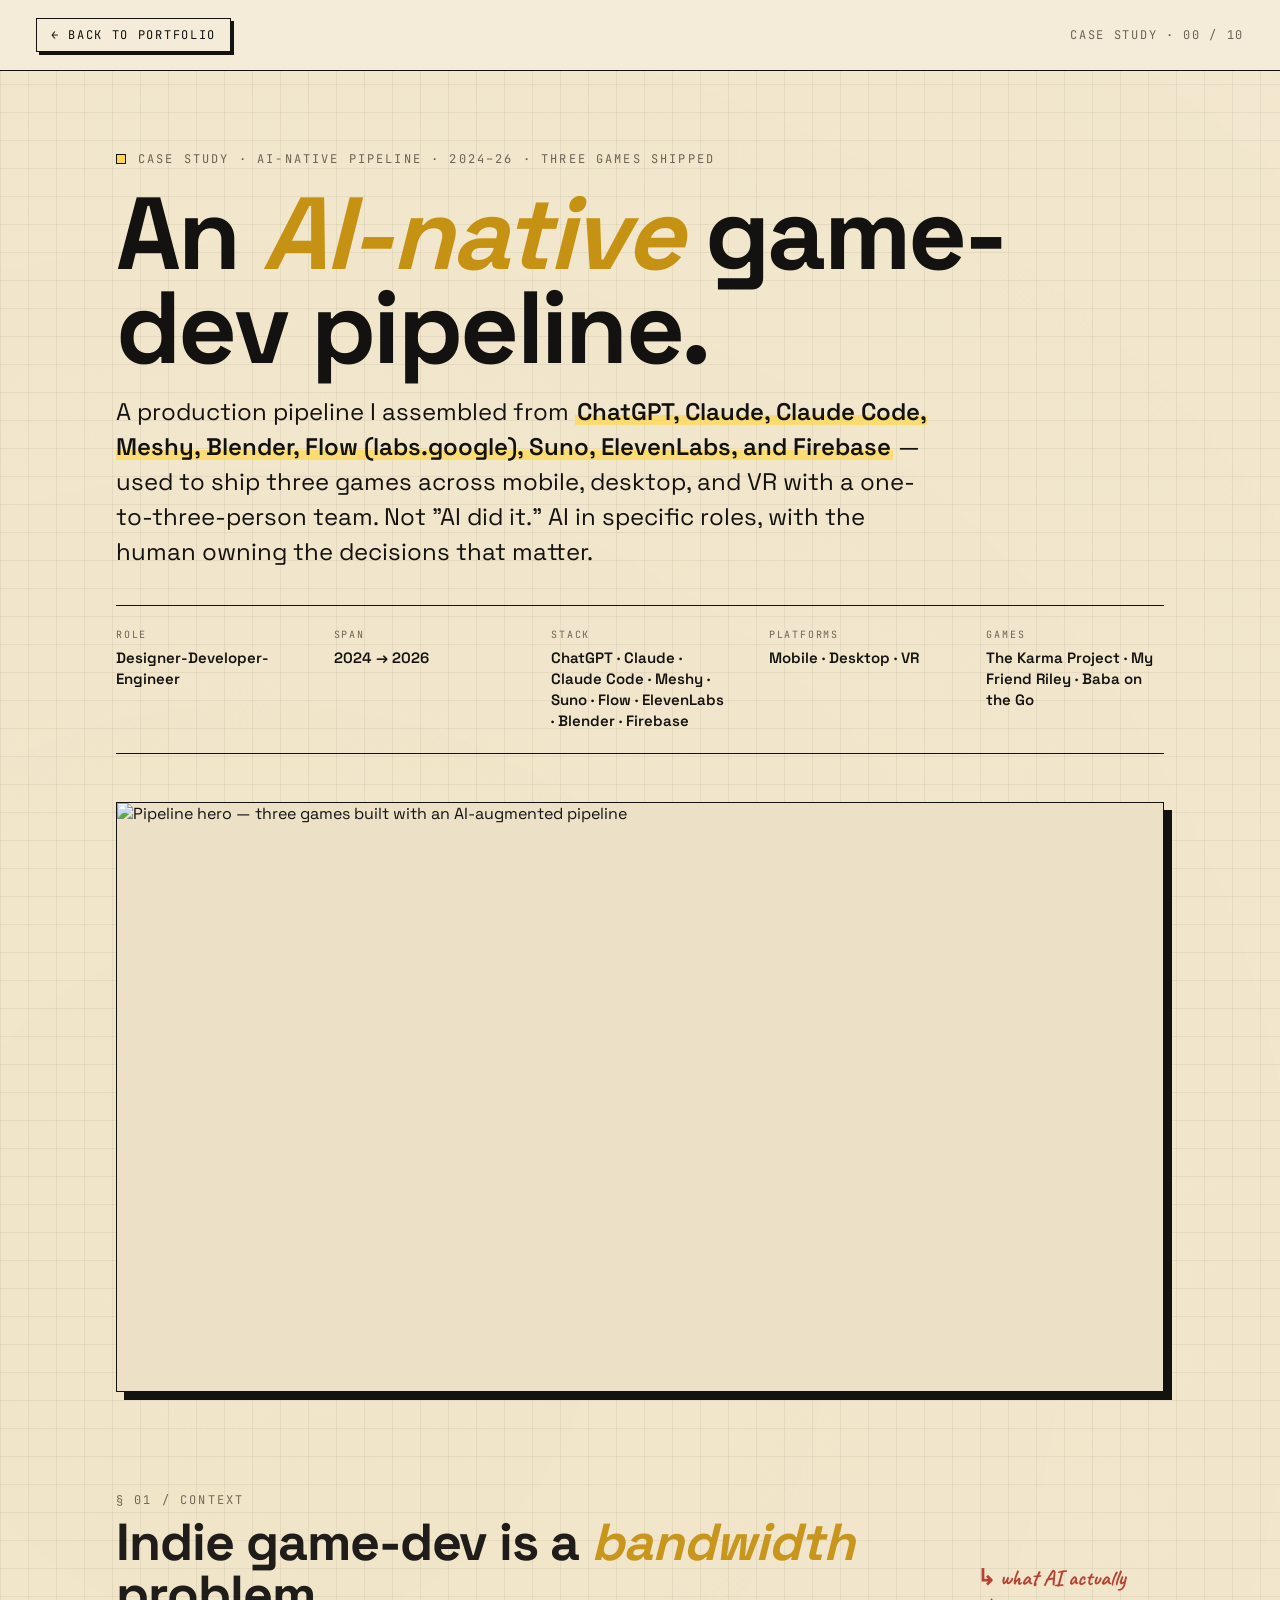
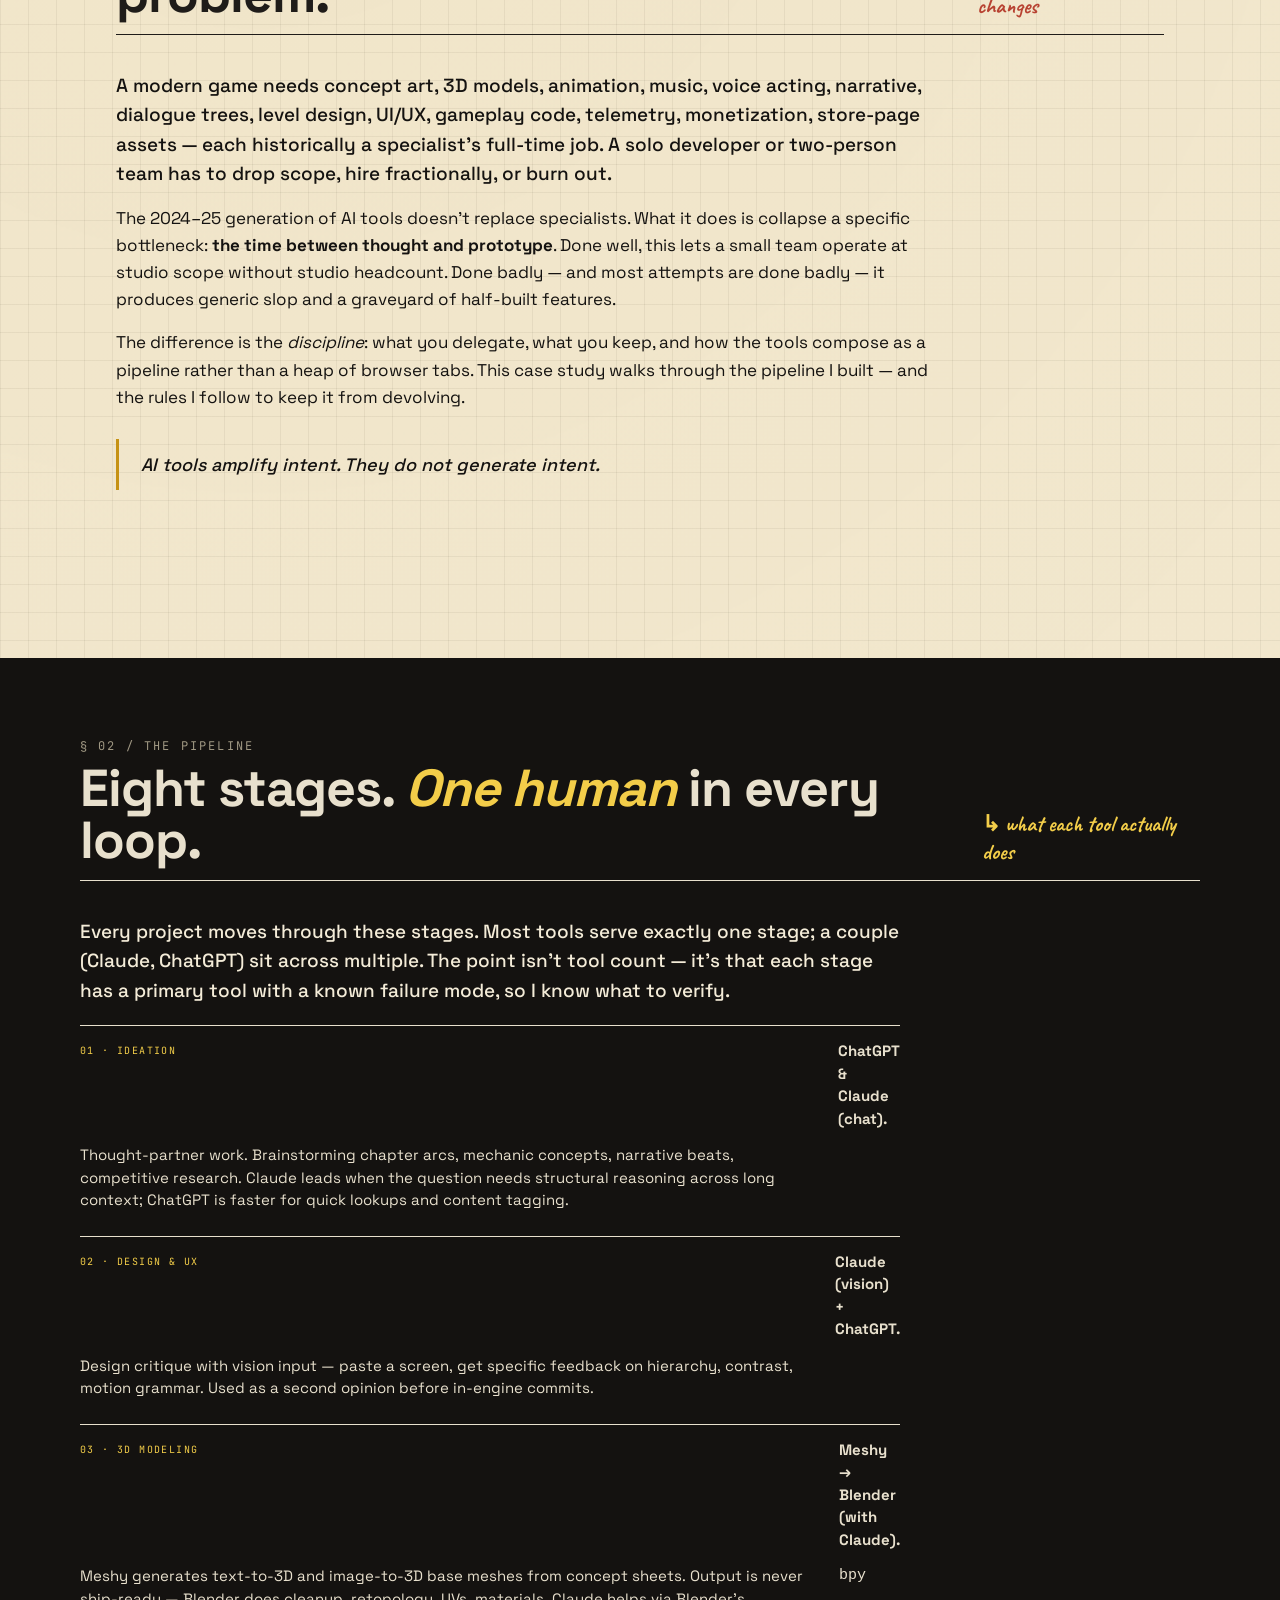
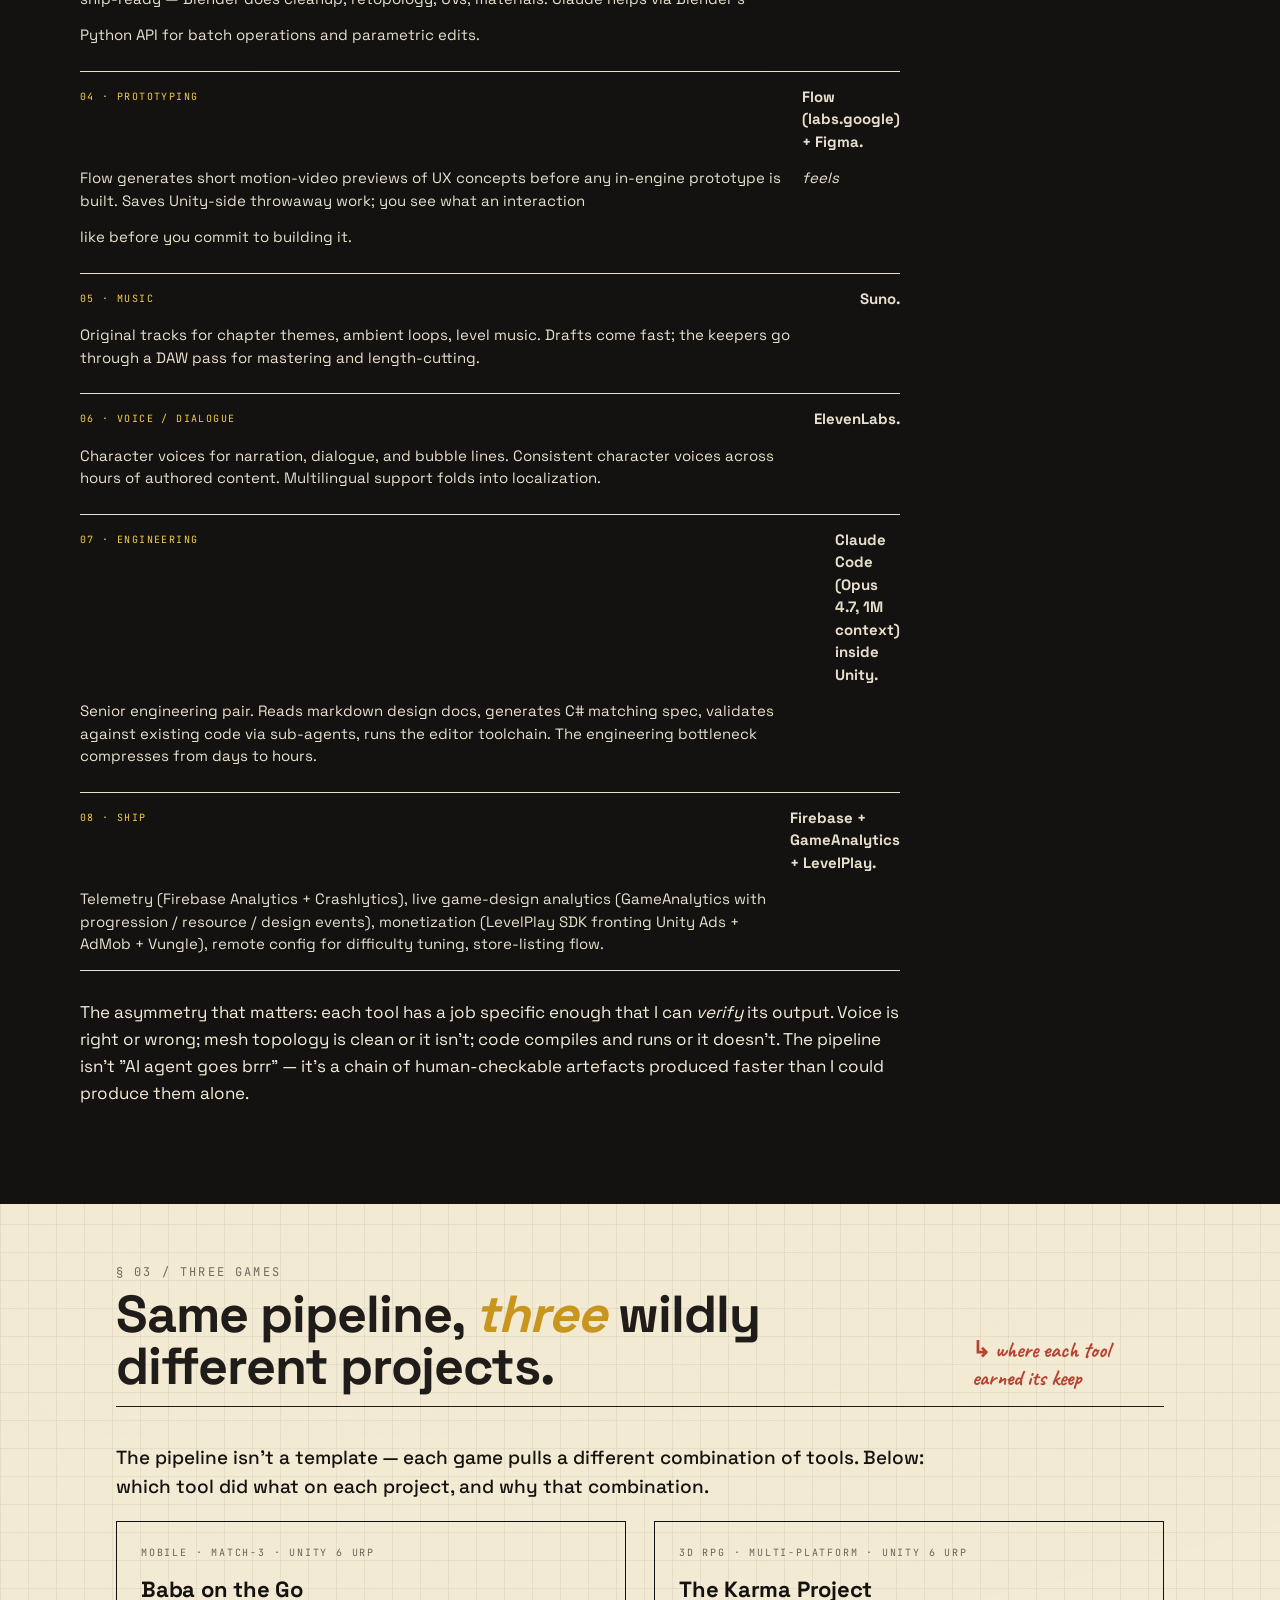
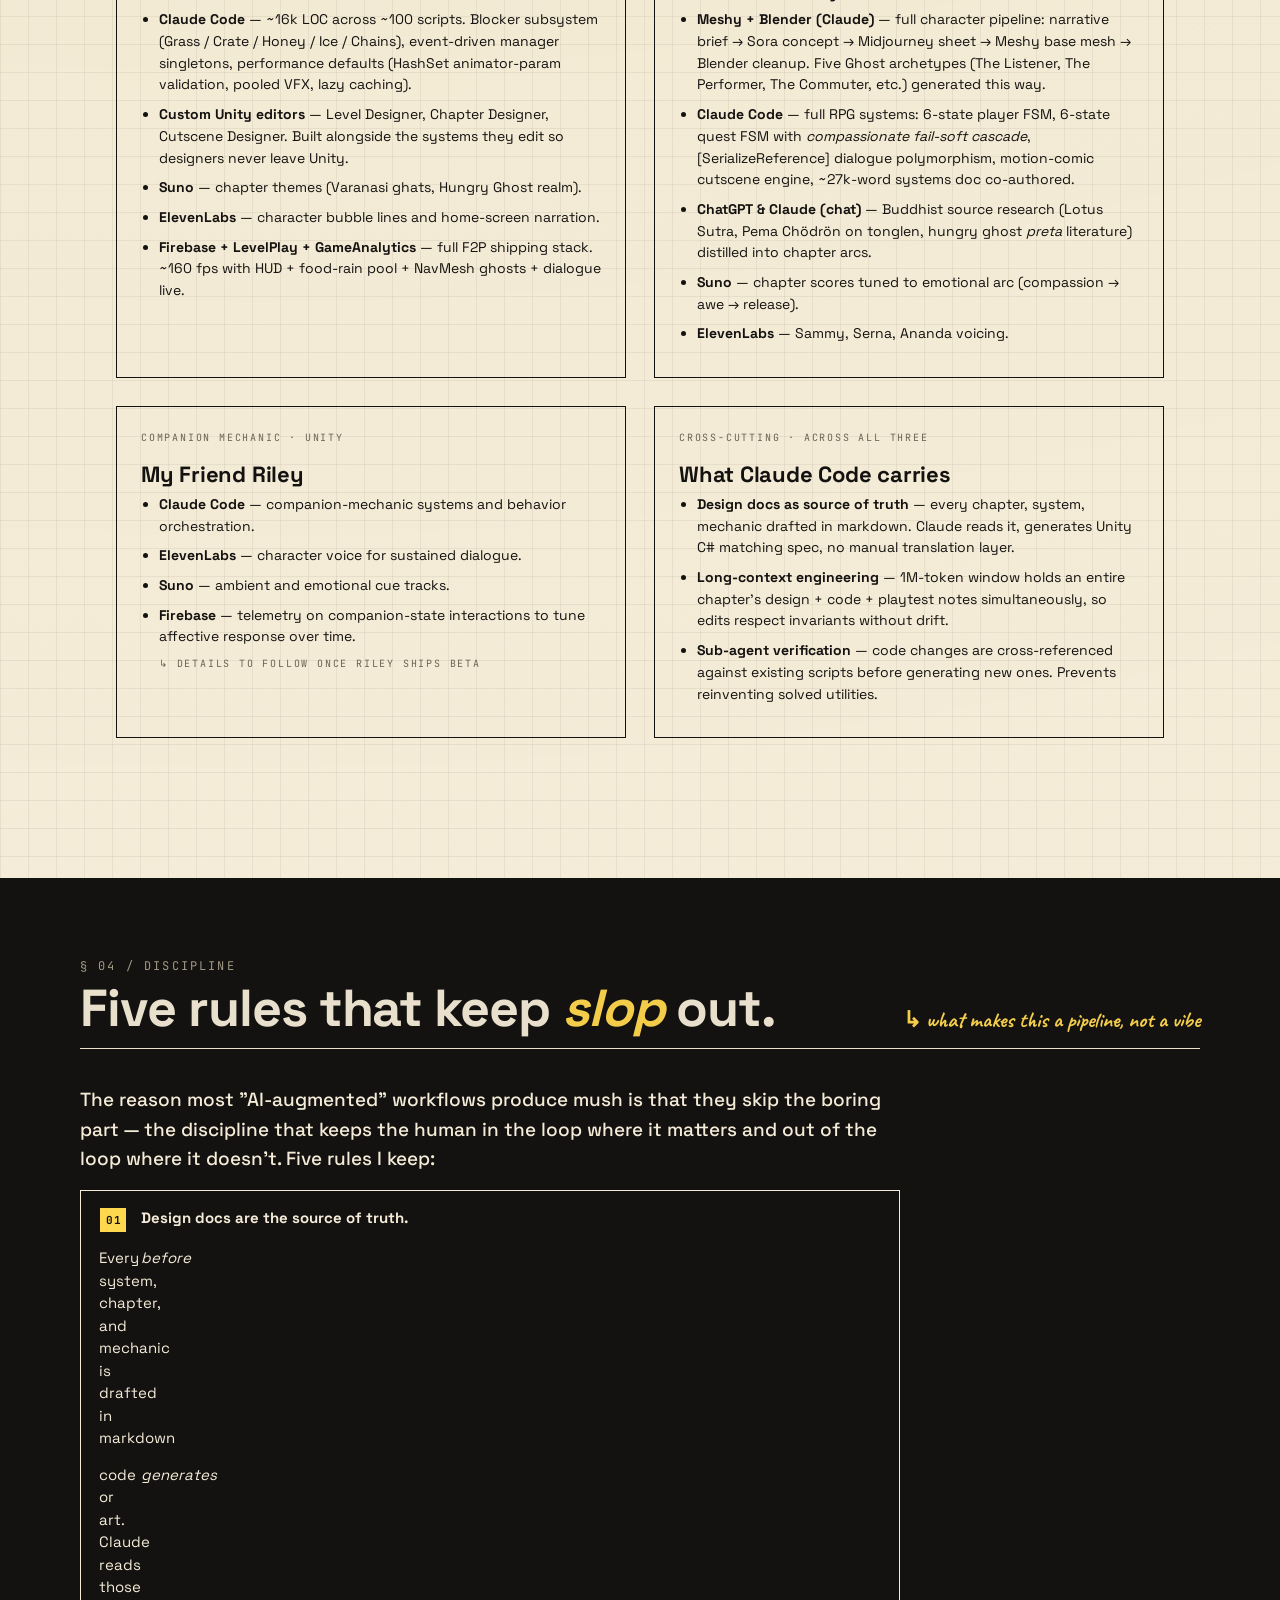
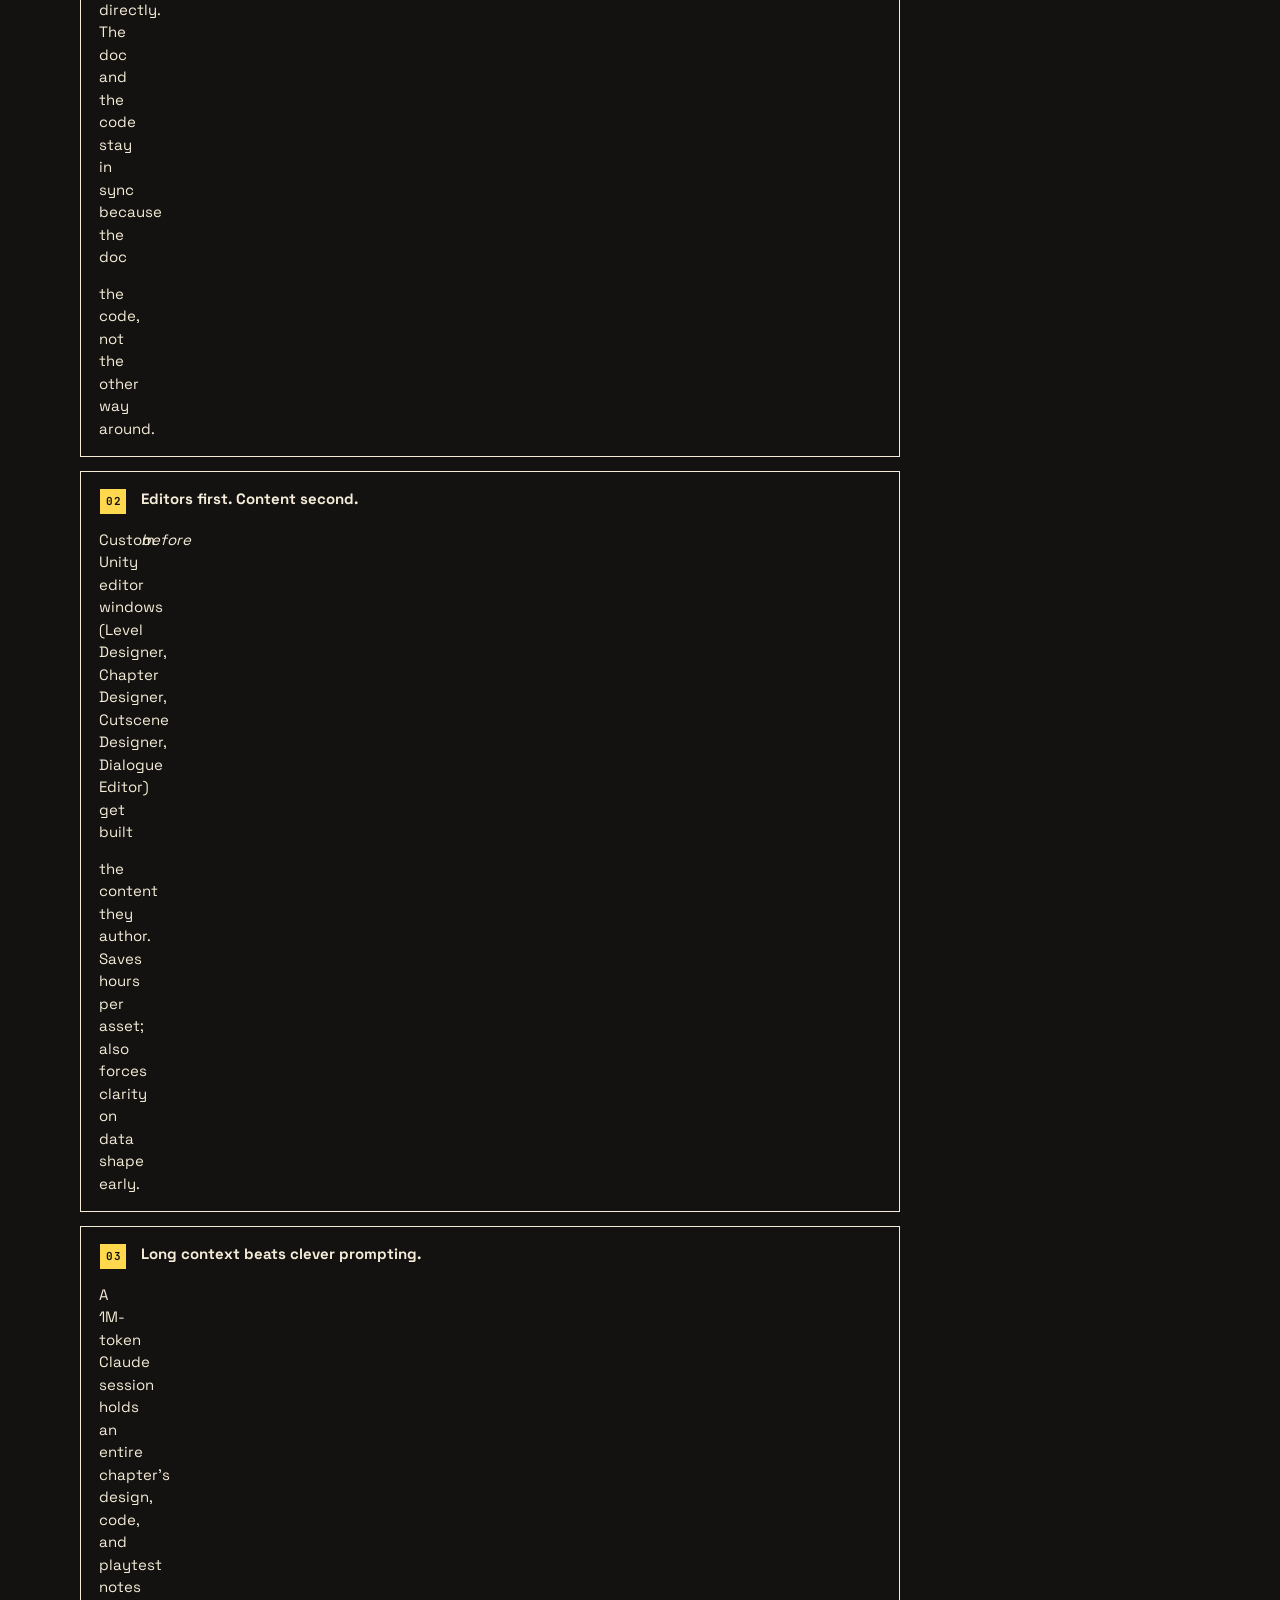
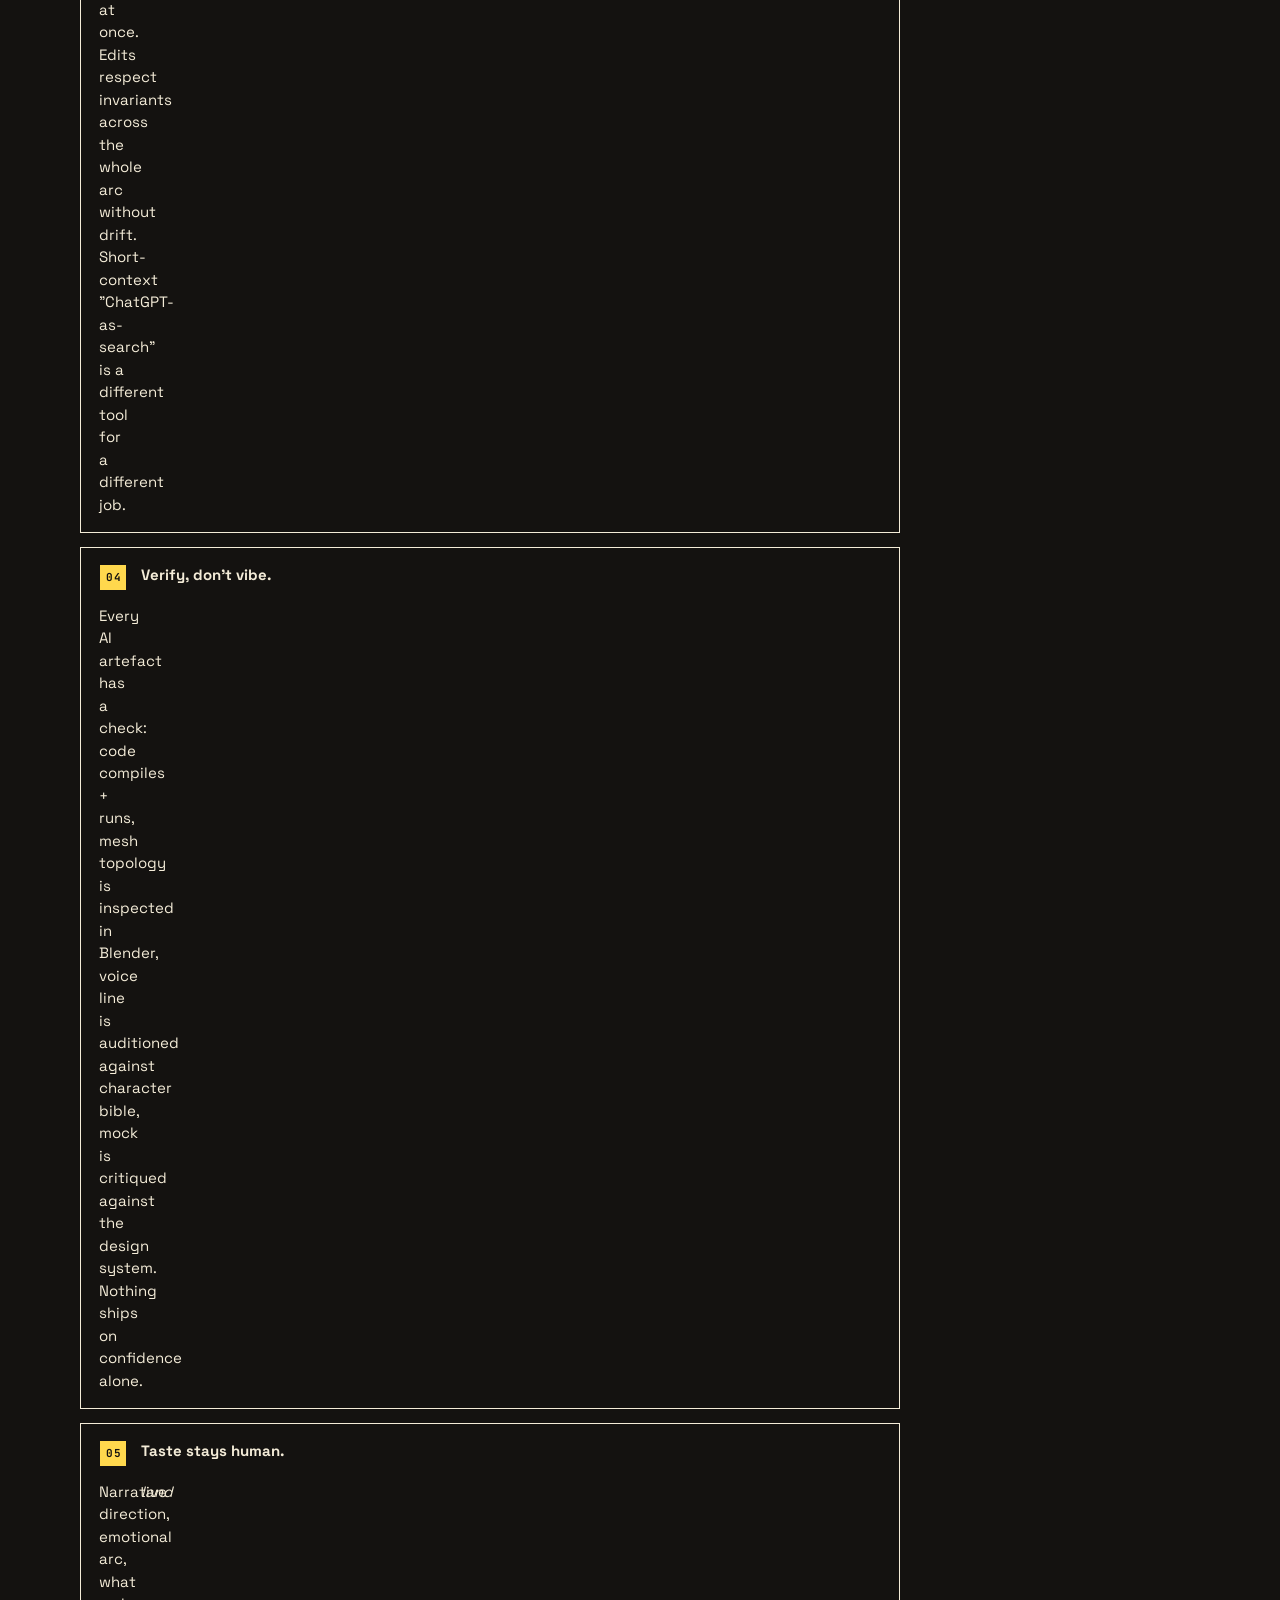
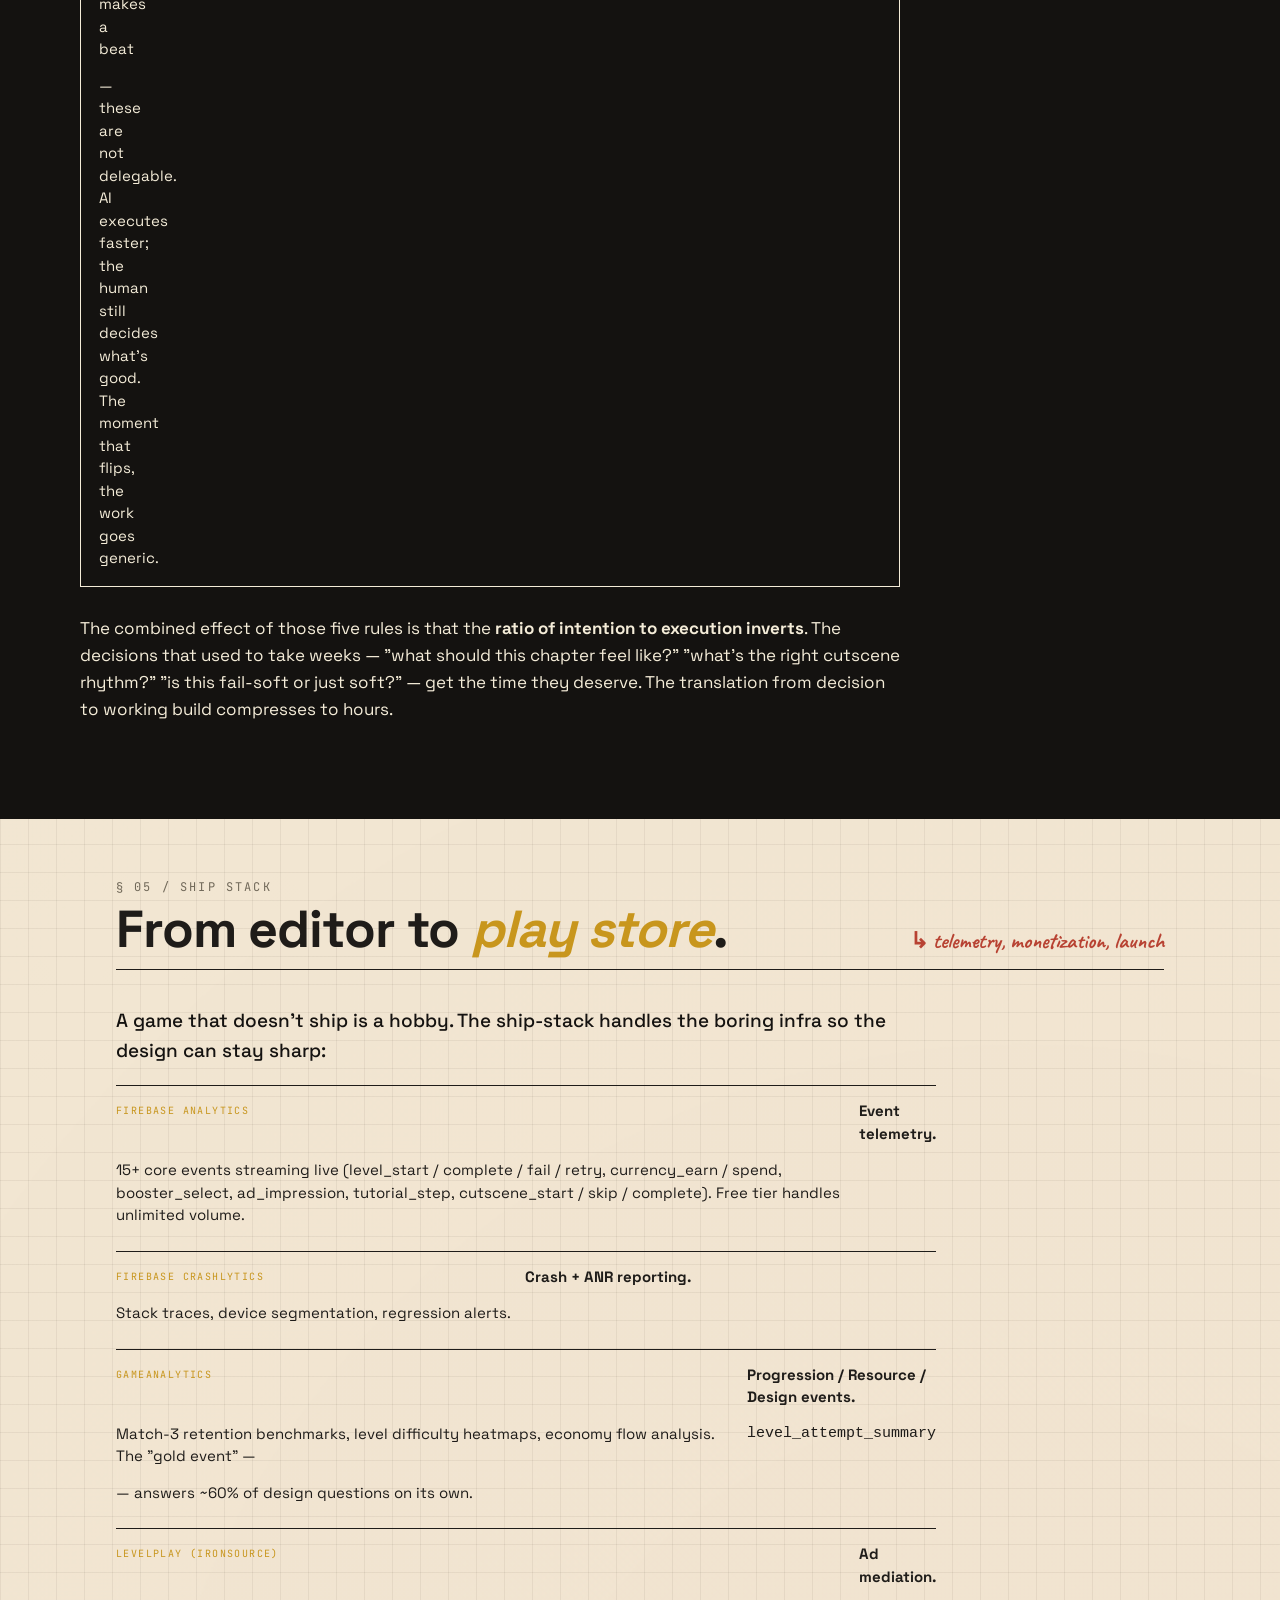
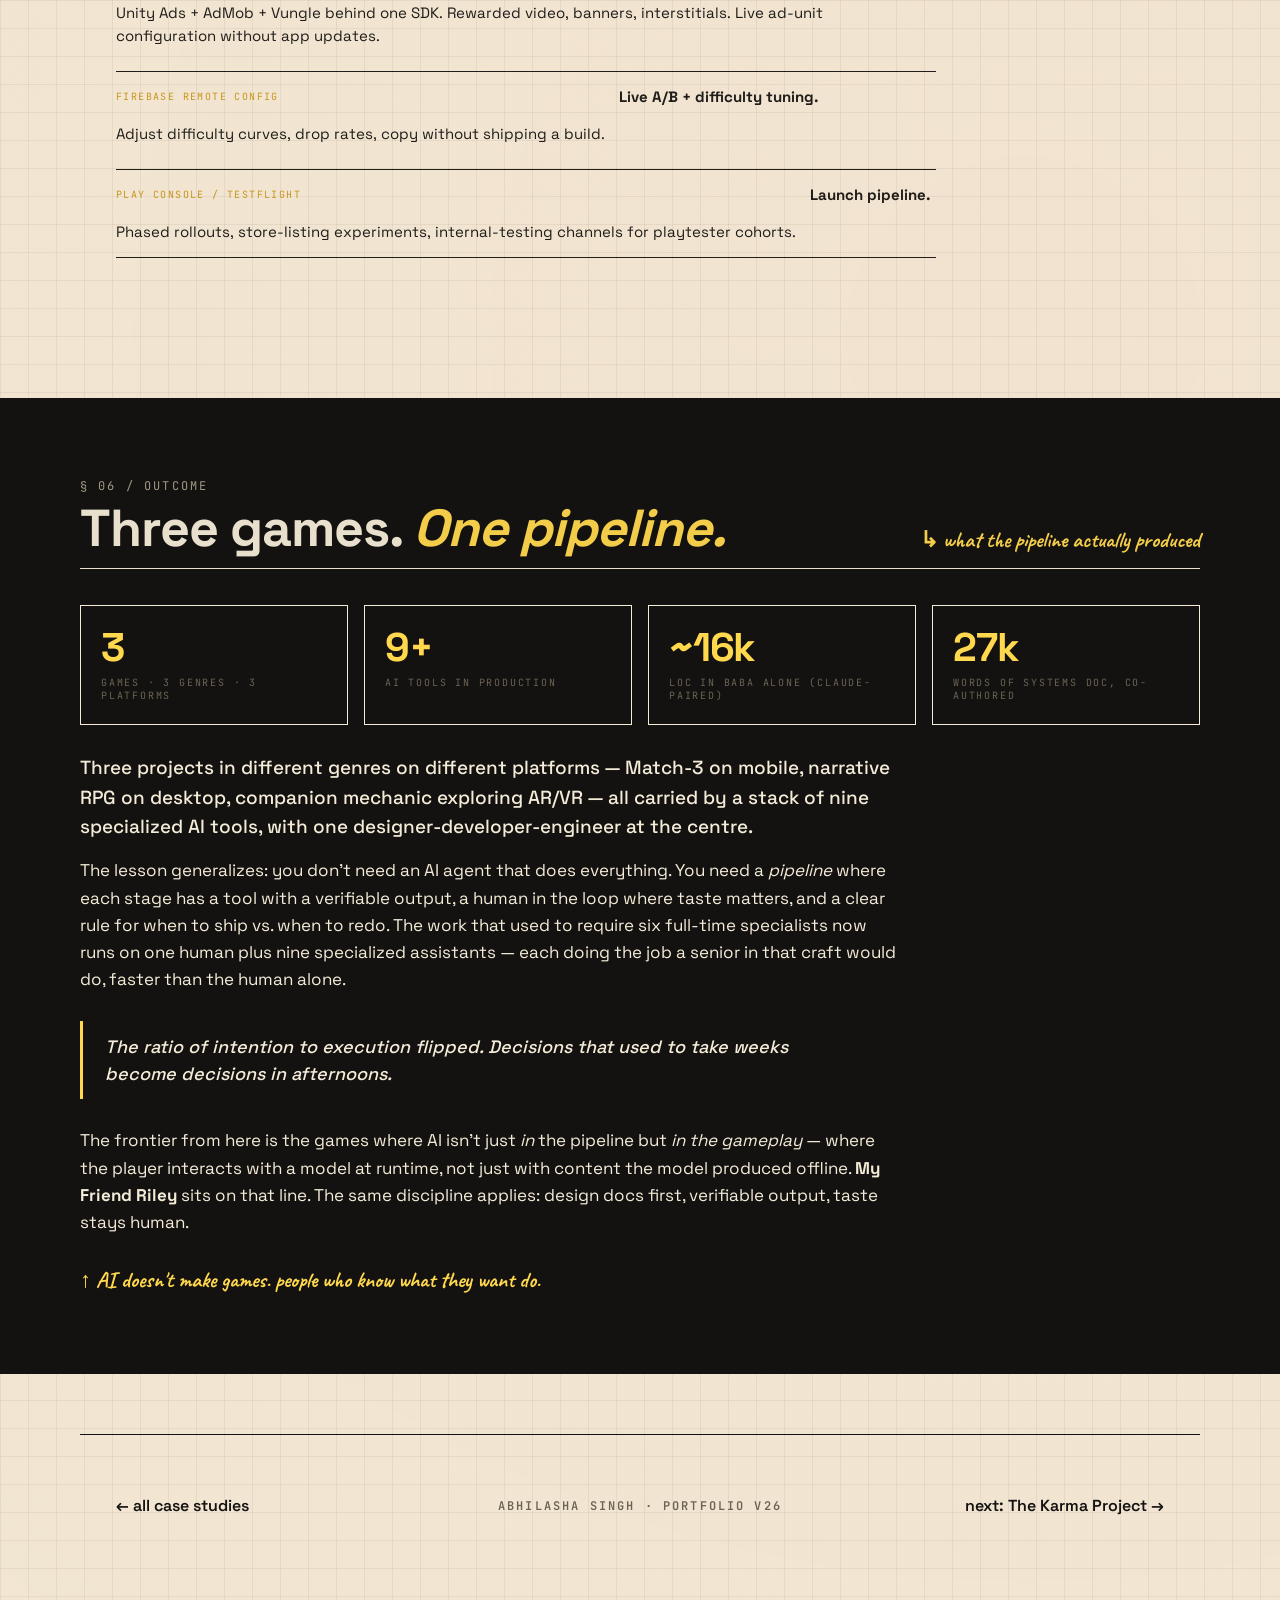
==== case-studies/ai-native-pipeline.html @ 3f3714c6 "Add AI-Native Game Dev Pipeline case study New flagship case study covering the full AI-augmented pr" ====
<!doctype html>
<html lang="en">
<head>
<meta charset="utf-8" />
<meta name="viewport" content="width=device-width,initial-scale=1" />
<title>An AI-Native Game Dev Pipeline · Abhilasha Singh</title>
<link rel="preconnect" href="https://fonts.googleapis.com">
<link rel="preconnect" href="https://fonts.gstatic.com" crossorigin>
<link href="https://fonts.googleapis.com/css2?family=Space+Grotesk:wght@400;500;600;700&family=JetBrains+Mono:wght@400;500;700&family=Caveat:wght@500;700&display=swap" rel="stylesheet">
<link rel="stylesheet" href="case-study.css">
</head>
<body>

<!-- Top bar -->
<div class="topbar">
  <a class="back" href="../index.html">← back to portfolio</a>
  <div class="crumb">Case Study · 00 / 10</div>
</div>

<!-- Hero -->
<header class="hero">
  <div class="eyebrow"><span class="tick"></span><span>Case Study · AI-Native Pipeline · 2024–26 · Three games shipped</span></div>
  <h1>An <em>AI-native</em> game-dev pipeline.</h1>
  <p class="sub">A production pipeline I assembled from <b>ChatGPT, Claude, Claude Code, Meshy, Blender, Flow (labs.google), Suno, ElevenLabs, and Firebase</b> — used to ship three games across mobile, desktop, and VR with a one-to-three-person team. Not "AI did it." AI in specific roles, with the human owning the decisions that matter.</p>

  <dl class="meta-grid">
    <div><dt>Role</dt><dd>Designer-Developer-Engineer</dd></div>
    <div><dt>Span</dt><dd>2024 → 2026</dd></div>
    <div><dt>Stack</dt><dd>ChatGPT · Claude · Claude Code · Meshy · Suno · Flow · ElevenLabs · Blender · Firebase</dd></div>
    <div><dt>Platforms</dt><dd>Mobile · Desktop · VR</dd></div>
    <div><dt>Games</dt><dd>The Karma Project · My Friend Riley · Baba on the Go</dd></div>
  </dl>

  <div class="hero-img">
    <!-- TODO: replace with hero image — e.g. side-by-side of Karma's Serna scene, Baba's chapter map, and Riley -->
    <img src="../assets/case-studies/ai-pipeline/01.webp" alt="Pipeline hero — three games built with an AI-augmented pipeline">
  </div>
</header>

<!-- CONTEXT -->
<section class="block">
  <div class="sec-head">
    <div>
      <div class="sec-num">§ 01 / Context</div>
      <h2 class="sec-title">Indie game-dev is a <em>bandwidth</em> problem.</h2>
    </div>
    <div class="sec-kick">↳ what AI actually changes</div>
  </div>
  <div class="prose">
    <p class="lead">A modern game needs concept art, 3D models, animation, music, voice acting, narrative, dialogue trees, level design, UI/UX, gameplay code, telemetry, monetization, store-page assets — each historically a specialist's full-time job. A solo developer or two-person team has to drop scope, hire fractionally, or burn out.</p>

    <p>The 2024–25 generation of AI tools doesn't replace specialists. What it does is collapse a specific bottleneck: <b>the time between thought and prototype</b>. Done well, this lets a small team operate at studio scope without studio headcount. Done badly — and most attempts are done badly — it produces generic slop and a graveyard of half-built features.</p>

    <p>The difference is the <em>discipline</em>: what you delegate, what you keep, and how the tools compose as a pipeline rather than a heap of browser tabs. This case study walks through the pipeline I built — and the rules I follow to keep it from devolving.</p>

    <div class="pull-quote">AI tools amplify intent. They do not generate intent.</div>
  </div>
</section>

<!-- THE PIPELINE -->
<section class="block dark">
  <div class="inner">
    <div class="sec-head" style="border-bottom-color:var(--paper)">
      <div>
        <div class="sec-num">§ 02 / The Pipeline</div>
        <h2 class="sec-title">Eight stages. <em>One human</em> in every loop.</h2>
      </div>
      <div class="sec-kick">↳ what each tool actually does</div>
    </div>
    <div class="prose">
      <p class="lead">Every project moves through these stages. Most tools serve exactly one stage; a couple (Claude, ChatGPT) sit across multiple. The point isn't tool count — it's that each stage has a primary tool with a known failure mode, so I know what to verify.</p>

      <ul class="principle-list">
        <li data-tag="01 · Ideation"><b>ChatGPT &amp; Claude (chat).</b> Thought-partner work. Brainstorming chapter arcs, mechanic concepts, narrative beats, competitive research. Claude leads when the question needs structural reasoning across long context; ChatGPT is faster for quick lookups and content tagging.</li>
        <li data-tag="02 · Design &amp; UX"><b>Claude (vision) + ChatGPT.</b> Design critique with vision input — paste a screen, get specific feedback on hierarchy, contrast, motion grammar. Used as a second opinion before in-engine commits.</li>
        <li data-tag="03 · 3D modeling"><b>Meshy → Blender (with Claude).</b> Meshy generates text-to-3D and image-to-3D base meshes from concept sheets. Output is never ship-ready — Blender does cleanup, retopology, UVs, materials. Claude helps via Blender's <code>bpy</code> Python API for batch operations and parametric edits.</li>
        <li data-tag="04 · Prototyping"><b>Flow (labs.google) + Figma.</b> Flow generates short motion-video previews of UX concepts before any in-engine prototype is built. Saves Unity-side throwaway work; you see what an interaction <em>feels</em> like before you commit to building it.</li>
        <li data-tag="05 · Music"><b>Suno.</b> Original tracks for chapter themes, ambient loops, level music. Drafts come fast; the keepers go through a DAW pass for mastering and length-cutting.</li>
        <li data-tag="06 · Voice / dialogue"><b>ElevenLabs.</b> Character voices for narration, dialogue, and bubble lines. Consistent character voices across hours of authored content. Multilingual support folds into localization.</li>
        <li data-tag="07 · Engineering"><b>Claude Code (Opus 4.7, 1M context) inside Unity.</b> Senior engineering pair. Reads markdown design docs, generates C# matching spec, validates against existing code via sub-agents, runs the editor toolchain. The engineering bottleneck compresses from days to hours.</li>
        <li data-tag="08 · Ship"><b>Firebase + GameAnalytics + LevelPlay.</b> Telemetry (Firebase Analytics + Crashlytics), live game-design analytics (GameAnalytics with progression / resource / design events), monetization (LevelPlay SDK fronting Unity Ads + AdMob + Vungle), remote config for difficulty tuning, store-listing flow.</li>
      </ul>

      <p style="margin-top:28px">The asymmetry that matters: each tool has a job specific enough that I can <em>verify</em> its output. Voice is right or wrong; mesh topology is clean or it isn't; code compiles and runs or it doesn't. The pipeline isn't "AI agent goes brrr" — it's a chain of human-checkable artefacts produced faster than I could produce them alone.</p>
    </div>
  </div>
</section>

<!-- THREE GAMES -->
<section class="block">
  <div class="sec-head">
    <div>
      <div class="sec-num">§ 03 / Three Games</div>
      <h2 class="sec-title">Same pipeline, <em>three</em> wildly different projects.</h2>
    </div>
    <div class="sec-kick">↳ where each tool earned its keep</div>
  </div>

  <div class="prose">
    <p class="lead">The pipeline isn't a template — each game pulls a different combination of tools. Below: which tool did what on each project, and why that combination.</p>
  </div>

  <div class="scope">
    <div class="scope-card">
      <span class="tag">Mobile · Match-3 · Unity 6 URP</span>
      <h4>Baba on the Go</h4>
      <ul>
        <li><b>Claude Code</b> — ~16k LOC across ~100 scripts. Blocker subsystem (Grass / Crate / Honey / Ice / Chains), event-driven manager singletons, performance defaults (HashSet animator-param validation, pooled VFX, lazy caching).</li>
        <li><b>Custom Unity editors</b> — Level Designer, Chapter Designer, Cutscene Designer. Built alongside the systems they edit so designers never leave Unity.</li>
        <li><b>Suno</b> — chapter themes (Varanasi ghats, Hungry Ghost realm).</li>
        <li><b>ElevenLabs</b> — character bubble lines and home-screen narration.</li>
        <li><b>Firebase + LevelPlay + GameAnalytics</b> — full F2P shipping stack. ~160 fps with HUD + food-rain pool + NavMesh ghosts + dialogue live.</li>
      </ul>
    </div>

    <div class="scope-card">
      <span class="tag">3D RPG · Multi-platform · Unity 6 URP</span>
      <h4>The Karma Project</h4>
      <ul>
        <li><b>Meshy + Blender (Claude)</b> — full character pipeline: narrative brief → Sora concept → Midjourney sheet → Meshy base mesh → Blender cleanup. Five Ghost archetypes (The Listener, The Performer, The Commuter, etc.) generated this way.</li>
        <li><b>Claude Code</b> — full RPG systems: 6-state player FSM, 6-state quest FSM with <em>compassionate fail-soft cascade</em>, [SerializeReference] dialogue polymorphism, motion-comic cutscene engine, ~27k-word systems doc co-authored.</li>
        <li><b>ChatGPT &amp; Claude (chat)</b> — Buddhist source research (Lotus Sutra, Pema Chödrön on tonglen, hungry ghost <em>preta</em> literature) distilled into chapter arcs.</li>
        <li><b>Suno</b> — chapter scores tuned to emotional arc (compassion → awe → release).</li>
        <li><b>ElevenLabs</b> — Sammy, Serna, Ananda voicing.</li>
      </ul>
    </div>

    <div class="scope-card">
      <span class="tag">Companion mechanic · Unity</span>
      <h4>My Friend Riley</h4>
      <ul>
        <li><b>Claude Code</b> — companion-mechanic systems and behavior orchestration.</li>
        <li><b>ElevenLabs</b> — character voice for sustained dialogue.</li>
        <li><b>Suno</b> — ambient and emotional cue tracks.</li>
        <li><b>Firebase</b> — telemetry on companion-state interactions to tune affective response over time.</li>
        <li class="tag">↳ details to follow once Riley ships beta</li>
      </ul>
    </div>

    <div class="scope-card">
      <span class="tag">Cross-cutting · across all three</span>
      <h4>What Claude Code carries</h4>
      <ul>
        <li><b>Design docs as source of truth</b> — every chapter, system, mechanic drafted in markdown. Claude reads it, generates Unity C# matching spec, no manual translation layer.</li>
        <li><b>Long-context engineering</b> — 1M-token window holds an entire chapter's design + code + playtest notes simultaneously, so edits respect invariants without drift.</li>
        <li><b>Sub-agent verification</b> — code changes are cross-referenced against existing scripts before generating new ones. Prevents reinventing solved utilities.</li>
      </ul>
    </div>
  </div>
</section>

<!-- DISCIPLINE -->
<section class="block dark">
  <div class="inner">
    <div class="sec-head" style="border-bottom-color:var(--paper)">
      <div>
        <div class="sec-num">§ 04 / Discipline</div>
        <h2 class="sec-title">Five rules that keep <em>slop</em> out.</h2>
      </div>
      <div class="sec-kick">↳ what makes this a pipeline, not a vibe</div>
    </div>
    <div class="prose">
      <p class="lead">The reason most "AI-augmented" workflows produce mush is that they skip the boring part — the discipline that keeps the human in the loop where it matters and out of the loop where it doesn't. Five rules I keep:</p>

      <ul class="gaps">
        <li data-n="01"><b>Design docs are the source of truth.</b> Every system, chapter, and mechanic is drafted in markdown <em>before</em> code or art. Claude reads those directly. The doc and the code stay in sync because the doc <em>generates</em> the code, not the other way around.</li>
        <li data-n="02"><b>Editors first. Content second.</b> Custom Unity editor windows (Level Designer, Chapter Designer, Cutscene Designer, Dialogue Editor) get built <em>before</em> the content they author. Saves hours per asset; also forces clarity on data shape early.</li>
        <li data-n="03"><b>Long context beats clever prompting.</b> A 1M-token Claude session holds an entire chapter's design, code, and playtest notes at once. Edits respect invariants across the whole arc without drift. Short-context "ChatGPT-as-search" is a different tool for a different job.</li>
        <li data-n="04"><b>Verify, don't vibe.</b> Every AI artefact has a check: code compiles + runs, mesh topology is inspected in Blender, voice line is auditioned against character bible, mock is critiqued against the design system. Nothing ships on confidence alone.</li>
        <li data-n="05"><b>Taste stays human.</b> Narrative direction, emotional arc, what makes a beat <em>land</em> — these are not delegable. AI executes faster; the human still decides what's good. The moment that flips, the work goes generic.</li>
      </ul>

      <p style="margin-top:28px">The combined effect of those five rules is that the <b>ratio of intention to execution inverts</b>. The decisions that used to take weeks — "what should this chapter feel like?" "what's the right cutscene rhythm?" "is this fail-soft or just soft?" — get the time they deserve. The translation from decision to working build compresses to hours.</p>
    </div>
  </div>
</section>

<!-- SHIP -->
<section class="block">
  <div class="sec-head">
    <div>
      <div class="sec-num">§ 05 / Ship Stack</div>
      <h2 class="sec-title">From editor to <em>play store</em>.</h2>
    </div>
    <div class="sec-kick">↳ telemetry, monetization, launch</div>
  </div>
  <div class="prose">
    <p class="lead">A game that doesn't ship is a hobby. The ship-stack handles the boring infra so the design can stay sharp:</p>

    <ul class="principle-list">
      <li data-tag="Firebase Analytics"><b>Event telemetry.</b> 15+ core events streaming live (level_start / complete / fail / retry, currency_earn / spend, booster_select, ad_impression, tutorial_step, cutscene_start / skip / complete). Free tier handles unlimited volume.</li>
      <li data-tag="Firebase Crashlytics"><b>Crash + ANR reporting.</b> Stack traces, device segmentation, regression alerts.</li>
      <li data-tag="GameAnalytics"><b>Progression / Resource / Design events.</b> Match-3 retention benchmarks, level difficulty heatmaps, economy flow analysis. The "gold event" — <code>level_attempt_summary</code> — answers ~60% of design questions on its own.</li>
      <li data-tag="LevelPlay (IronSource)"><b>Ad mediation.</b> Unity Ads + AdMob + Vungle behind one SDK. Rewarded video, banners, interstitials. Live ad-unit configuration without app updates.</li>
      <li data-tag="Firebase Remote Config"><b>Live A/B + difficulty tuning.</b> Adjust difficulty curves, drop rates, copy without shipping a build.</li>
      <li data-tag="Play Console / TestFlight"><b>Launch pipeline.</b> Phased rollouts, store-listing experiments, internal-testing channels for playtester cohorts.</li>
    </ul>
  </div>
</section>

<!-- OUTCOME -->
<section class="block dark">
  <div class="inner">
    <div class="sec-head" style="border-bottom-color:var(--paper)">
      <div>
        <div class="sec-num">§ 06 / Outcome</div>
        <h2 class="sec-title">Three games. <em>One pipeline.</em></h2>
      </div>
      <div class="sec-kick">↳ what the pipeline actually produced</div>
    </div>

    <div class="outcome-row">
      <div class="stat"><div class="n">3</div><div class="l">Games · 3 genres · 3 platforms</div></div>
      <div class="stat"><div class="n">9+</div><div class="l">AI tools in production</div></div>
      <div class="stat"><div class="n">~16k</div><div class="l">LOC in Baba alone (Claude-paired)</div></div>
      <div class="stat"><div class="n">27k</div><div class="l">Words of systems doc, co-authored</div></div>
    </div>

    <div class="prose">
      <p class="lead">Three projects in different genres on different platforms — Match-3 on mobile, narrative RPG on desktop, companion mechanic exploring AR/VR — all carried by a stack of nine specialized AI tools, with one designer-developer-engineer at the centre.</p>

      <p>The lesson generalizes: you don't need an AI agent that does everything. You need a <em>pipeline</em> where each stage has a tool with a verifiable output, a human in the loop where taste matters, and a clear rule for when to ship vs. when to redo. The work that used to require six full-time specialists now runs on one human plus nine specialized assistants — each doing the job a senior in that craft would do, faster than the human alone.</p>

      <div class="pull-quote">The ratio of intention to execution flipped. Decisions that used to take weeks become decisions in afternoons.</div>

      <p style="margin-top:24px">The frontier from here is the games where AI isn't just <em>in</em> the pipeline but <em>in the gameplay</em> — where the player interacts with a model at runtime, not just with content the model produced offline. <b>My Friend Riley</b> sits on that line. The same discipline applies: design docs first, verifiable output, taste stays human.</p>
    </div>
    <span class="note">↑ AI doesn't make games. people who know what they want do.</span>
  </div>
</section>

<!-- NEXT / BACK -->
<nav class="nextprev">
  <a href="../index.html#work">← all case studies</a>
  <a class="to-portfolio" href="../index.html">Abhilasha Singh · Portfolio v26</a>
  <a href="karma-rpg.html" style="text-align:right">next: The Karma Project →</a>
</nav>

</body>
</html>
---- case-studies/case-study.css ----
:root{
  --ink:#141210; --paper:#f4ecd8; --paper-2:#ece1c6;
  --ochre:#c69214; --ochre-deep:#8a6310; --highlight:#ffd84d;
  --line:#1a1814; --muted:#6b6354; --red:#b53a2a;
  --grid:rgba(20,18,16,.06);
}
*{box-sizing:border-box}
html,body{margin:0;padding:0;background:var(--paper);color:var(--ink);font-family:"Space Grotesk",system-ui,sans-serif;-webkit-font-smoothing:antialiased}
body{
  background-image:
    radial-gradient(circle at 20% 10%, rgba(198,146,20,.08), transparent 40%),
    radial-gradient(circle at 80% 90%, rgba(181,58,42,.05), transparent 40%),
    linear-gradient(var(--grid) 1px, transparent 1px),
    linear-gradient(90deg, var(--grid) 1px, transparent 1px);
  background-size: auto, auto, 28px 28px, 28px 28px;
}
.mono{font-family:"JetBrains Mono",monospace}
a{color:inherit}

.topbar{
  display:flex;align-items:center;justify-content:space-between;gap:20px;
  padding:18px 36px;border-bottom:1.5px solid var(--ink);
  position:sticky;top:0;background:var(--paper);z-index:20;
}
.back{
  display:inline-flex;gap:10px;align-items:center;
  font-family:"JetBrains Mono",monospace;font-size:12px;letter-spacing:.14em;text-transform:uppercase;
  border:1.5px solid var(--ink);padding:8px 14px;background:var(--paper);
  box-shadow:3px 3px 0 var(--ink);text-decoration:none;transition:transform .15s,box-shadow .15s;
}
.back:hover{transform:translate(-2px,-2px);box-shadow:5px 5px 0 var(--ink);background:var(--highlight)}
.topbar .crumb{font-family:"JetBrains Mono",monospace;font-size:12px;letter-spacing:.14em;text-transform:uppercase;color:var(--muted)}

.hero{max-width:1120px;margin:0 auto;padding:80px 36px 40px}
.eyebrow{display:flex;gap:12px;align-items:center;font-family:"JetBrains Mono",monospace;font-size:12px;letter-spacing:.18em;text-transform:uppercase;color:var(--muted);margin-bottom:20px}
.eyebrow .tick{width:10px;height:10px;background:var(--highlight);border:1.5px solid var(--ink);display:inline-block}
.hero h1{font-size:clamp(48px,8vw,110px);line-height:.92;margin:0 0 20px;letter-spacing:-.025em;font-weight:700}
.hero h1 em{font-style:italic;color:var(--ochre);font-family:"Space Grotesk"}
.hero .sub{font-size:clamp(18px,2.1vw,24px);line-height:1.45;max-width:820px;color:var(--ink);margin:0 0 36px}
.hero .sub b{background:linear-gradient(transparent 62%,rgba(255,216,77,.7) 62%,rgba(255,216,77,.7) 92%,transparent 92%);padding:0 2px;font-weight:600}

.meta-grid{display:grid;grid-template-columns:repeat(auto-fit,minmax(150px,1fr));gap:24px 40px;padding:22px 0;border-top:1.5px solid var(--ink);border-bottom:1.5px solid var(--ink);margin-bottom:48px}
.meta-grid dt{font-family:"JetBrains Mono",monospace;font-size:10px;letter-spacing:.18em;text-transform:uppercase;color:var(--muted);margin-bottom:6px}
.meta-grid dd{margin:0;font-size:15px;font-weight:600;line-height:1.4}

.hero-img{
  aspect-ratio:16/9;border:1.5px solid var(--ink);background:var(--paper-2);margin:0 0 60px;
  box-shadow:8px 8px 0 var(--ink);overflow:hidden;
}
.hero-img img{width:100%;height:100%;object-fit:cover;display:block}

section.block{max-width:1120px;margin:0 auto;padding:0 36px 80px}
section.block.dark{background:var(--ink);color:var(--paper);max-width:none;margin:60px 0;padding:80px 36px}
section.block.dark .inner{max-width:1120px;margin:0 auto}
section.block.dark .sec-num{color:#a8a08a}

.sec-head{display:flex;gap:24px;align-items:end;justify-content:space-between;border-bottom:1.5px solid currentColor;padding-bottom:14px;margin-bottom:36px;opacity:.95}
.sec-num{font-family:"JetBrains Mono",monospace;font-size:12px;letter-spacing:.18em;text-transform:uppercase;color:var(--muted)}
.sec-title{font-size:clamp(30px,4.5vw,52px);line-height:1;margin:8px 0 0;letter-spacing:-.02em;font-weight:700}
.sec-title em{font-style:italic;color:var(--ochre)}
section.block.dark .sec-title em{color:var(--highlight)}
.sec-kick{font-family:"Caveat",cursive;font-weight:700;font-size:22px;color:var(--red)}
section.block.dark .sec-kick{color:var(--highlight)}

.prose{max-width:820px;font-size:17px;line-height:1.6}
.prose p{margin:0 0 16px}
.prose b{font-weight:700}
.prose .lead{font-size:19px;line-height:1.55;color:var(--ink);font-weight:500}
section.block.dark .prose .lead{color:var(--paper)}
.prose cite{font-style:italic;color:var(--muted);font-size:.9em}
section.block.dark .prose cite{color:#b8ae93}

.pull-quote{border-left:3px solid var(--ochre);padding:12px 0 12px 22px;margin:28px 0;font-family:"Space Grotesk";font-weight:500;font-size:18px;line-height:1.5;color:var(--ink);max-width:760px;font-style:italic}
section.block.dark .pull-quote{color:var(--paper);border-left-color:var(--highlight)}

.principle-list{display:grid;gap:10px;margin:20px 0 0;padding:0;list-style:none}
.principle-list li{display:grid;grid-template-columns:auto 1fr;gap:14px;align-items:start;padding:14px 0;border-top:1px solid currentColor;font-size:15px;line-height:1.5;opacity:.95}
.principle-list li:last-child{border-bottom:1px solid currentColor}
.principle-list li::before{content:attr(data-tag);font-family:"JetBrains Mono",monospace;font-size:10px;letter-spacing:.14em;text-transform:uppercase;color:var(--ochre);padding-top:3px;min-width:130px}
section.block.dark .principle-list li::before{color:var(--highlight)}

.callout{
  display:grid;grid-template-columns:auto 1fr;gap:18px;align-items:center;
  border:1.5px solid currentColor;background:transparent;
  padding:18px 22px;margin:24px 0;border-radius:2px;
}
.callout .num{font-family:"Space Grotesk";font-size:52px;font-weight:700;letter-spacing:-.03em;color:var(--ochre);line-height:1}
section.block.dark .callout{background:#1d1a15;border-color:var(--paper)}
section.block.dark .callout .num{color:var(--highlight)}
.callout .label{font-family:"JetBrains Mono",monospace;font-size:10px;letter-spacing:.18em;text-transform:uppercase;color:var(--muted);margin-bottom:4px}
.callout .txt{font-size:14px;line-height:1.45}

ul.gaps{list-style:none;padding:0;margin:0;display:grid;gap:14px}
ul.gaps li{
  border:1.5px solid currentColor;background:transparent;padding:16px 18px;
  display:grid;grid-template-columns:28px 1fr;gap:14px;align-items:start;font-size:15px;line-height:1.5;
}
ul.gaps li::before{
  content:attr(data-n);font-family:"JetBrains Mono",monospace;font-size:11px;font-weight:700;letter-spacing:.1em;
  background:var(--ochre);color:var(--ink);padding:4px 6px;border:1.5px solid var(--ink);text-align:center;
}
section.block.dark ul.gaps li::before{background:var(--highlight)}

.octa-wrap{display:grid;grid-template-columns:1fr 1fr;gap:40px;align-items:center;margin-top:20px}
.octa-wrap .num-big{font-size:120px;font-weight:700;letter-spacing:-.04em;line-height:.9;color:var(--ochre)}
.octa-wrap .num-big small{display:block;font-size:13px;font-weight:600;letter-spacing:.12em;text-transform:uppercase;color:var(--muted);margin-top:8px}
.octa-wrap .axes{display:grid;gap:10px;font-size:14px}
.octa-wrap .axis{display:grid;grid-template-columns:130px 1fr;gap:12px;align-items:center}
.octa-wrap .axis span{font-family:"JetBrains Mono",monospace;font-size:11px;letter-spacing:.12em;text-transform:uppercase;color:var(--muted)}
.octa-wrap .axis .bar{height:8px;background:#2b271f;border:1.5px solid var(--paper);position:relative}
.octa-wrap .axis .bar i{display:block;height:100%;background:var(--paper);width:50%}

.drives-grid{display:grid;grid-template-columns:repeat(auto-fit,minmax(200px,1fr));gap:14px;margin:28px 0 6px}
.drives-grid .drive{border:1.5px solid currentColor;padding:14px 16px;background:transparent;font-size:13.5px;line-height:1.45}
.drives-grid .drive .n{font-family:"JetBrains Mono",monospace;font-size:10px;letter-spacing:.18em;color:var(--muted);display:block;margin-bottom:4px}
.drives-grid .drive .d{font-weight:700;font-size:15px;margin-bottom:4px}
.drives-grid .drive.highlight{background:var(--ochre);color:var(--ink);border-color:var(--ink)}
.drives-grid .drive.highlight .n{color:var(--ink);opacity:.7}

.gallery{display:grid;grid-template-columns:repeat(auto-fit,minmax(280px,1fr));gap:16px;margin:32px 0}
.gallery figure{margin:0;border:1.5px solid var(--ink);background:var(--paper-2);overflow:hidden;box-shadow:4px 4px 0 var(--ink);transition:transform .2s,box-shadow .2s}
.gallery figure:hover{transform:translate(-3px,-3px);box-shadow:7px 7px 0 var(--ink)}
.gallery img{display:block;width:100%;height:auto;aspect-ratio:16/9;object-fit:cover}
.gallery figure:nth-child(even){transform:rotate(.3deg)}
.gallery figure:nth-child(odd){transform:rotate(-.3deg)}

.wide-mock{border:1.5px solid var(--ink);box-shadow:6px 6px 0 var(--ink);margin:32px 0;overflow:hidden;background:var(--paper-2)}
.wide-mock img{display:block;width:100%;height:auto}

.scope{display:grid;grid-template-columns:1fr 1fr;gap:28px;margin-top:20px}
.scope-card{border:1.5px solid currentColor;padding:24px;background:transparent}
.scope-card h4{margin:0 0 6px;font-size:22px;font-weight:700;letter-spacing:-.01em}
.scope-card .tag{font-family:"JetBrains Mono",monospace;font-size:10px;letter-spacing:.18em;text-transform:uppercase;color:var(--muted);margin-bottom:16px;display:block}
.scope-card ul{margin:0;padding:0 0 0 18px;font-size:14px;line-height:1.55}
.scope-card ul li{margin-bottom:8px}
.scope-card ul li b{font-weight:700}

.outcome-row{display:grid;grid-template-columns:repeat(auto-fit,minmax(180px,1fr));gap:16px;margin:28px 0}
.outcome-row .stat{border:1.5px solid currentColor;padding:22px 20px}
.outcome-row .stat .n{font-size:40px;font-weight:700;letter-spacing:-.03em;color:var(--ochre);line-height:1}
section.block.dark .outcome-row .stat .n{color:var(--highlight)}
.outcome-row .stat .l{font-family:"JetBrains Mono",monospace;font-size:10px;letter-spacing:.18em;text-transform:uppercase;color:var(--muted);margin-top:8px}

.note{font-family:"Caveat",cursive;font-weight:700;color:var(--red);font-size:22px;margin-top:30px;display:block}
section.block.dark .note{color:var(--highlight)}

.nextprev{max-width:1120px;margin:0 auto;padding:60px 36px 100px;display:grid;grid-template-columns:1fr auto 1fr;gap:24px;align-items:center;border-top:1.5px solid var(--ink)}
.nextprev a{text-decoration:none;font-weight:600}
.nextprev a:hover{color:var(--red)}
.nextprev .to-portfolio{text-align:center;font-family:"JetBrains Mono",monospace;font-size:12px;letter-spacing:.18em;text-transform:uppercase;color:var(--muted)}

@media (max-width: 800px){
  .topbar{padding:14px 20px}
  section.block{padding:0 20px 60px}
  .hero{padding:40px 20px 20px}
  .octa-wrap{grid-template-columns:1fr}
  .scope{grid-template-columns:1fr}
  .gallery{grid-template-columns:repeat(auto-fit,minmax(220px,1fr))}
  .nextprev{grid-template-columns:1fr;padding:40px 20px 80px;text-align:center}
  .drives-grid{grid-template-columns:1fr 1fr}
  .principle-list li{grid-template-columns:1fr}
  .principle-list li::before{min-width:auto;margin-bottom:4px}
}
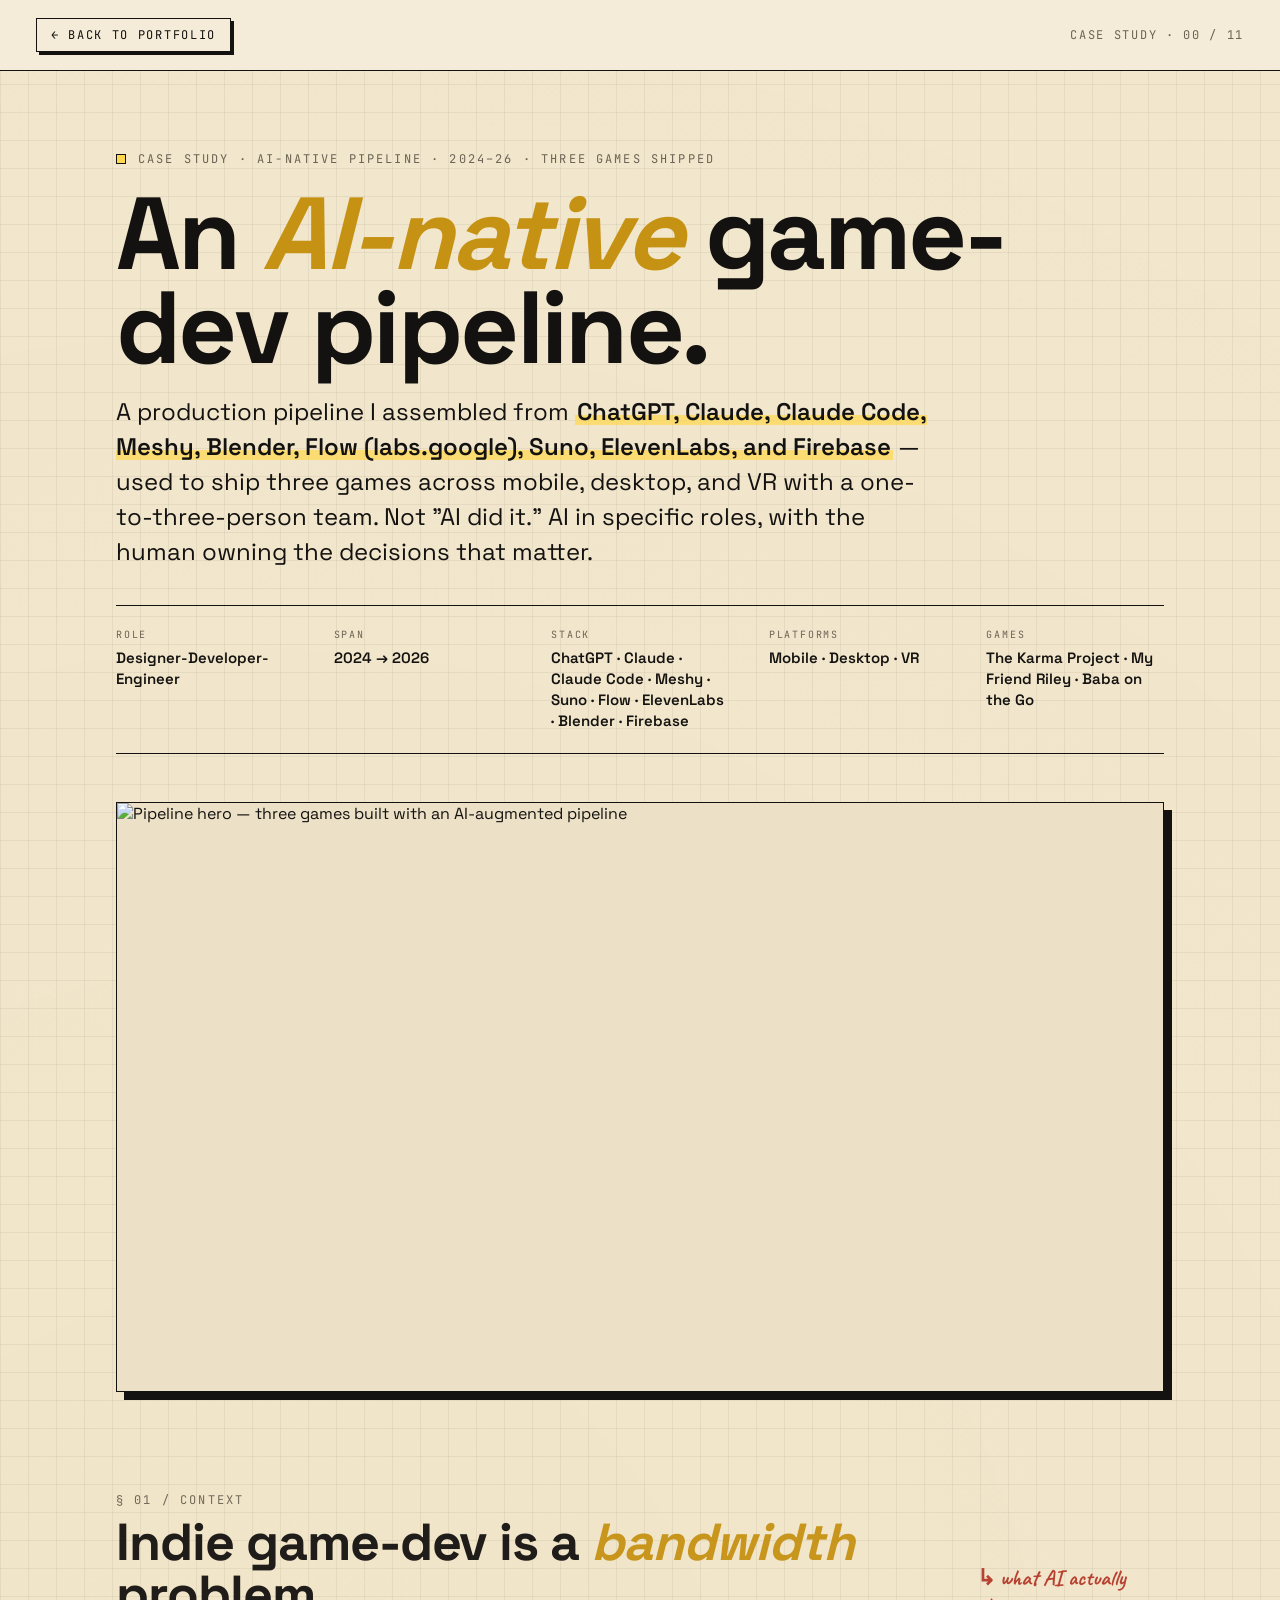
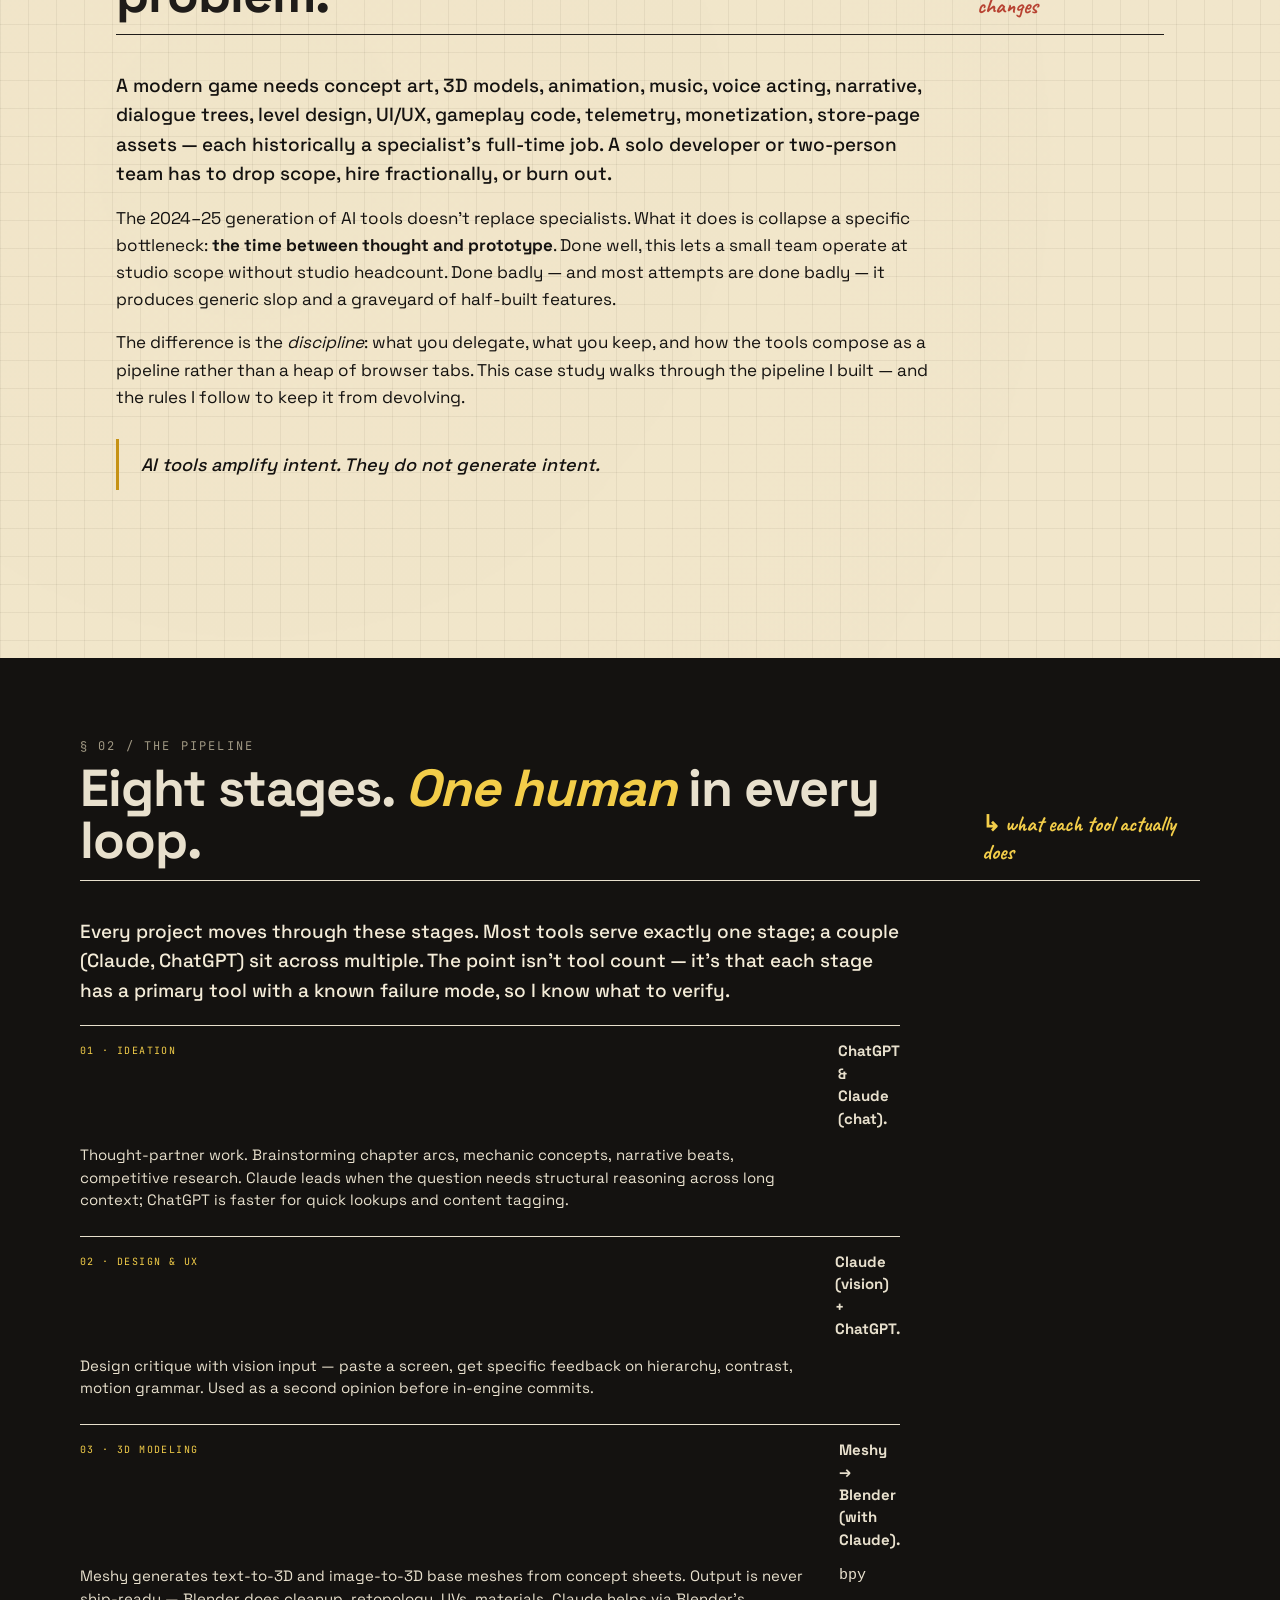
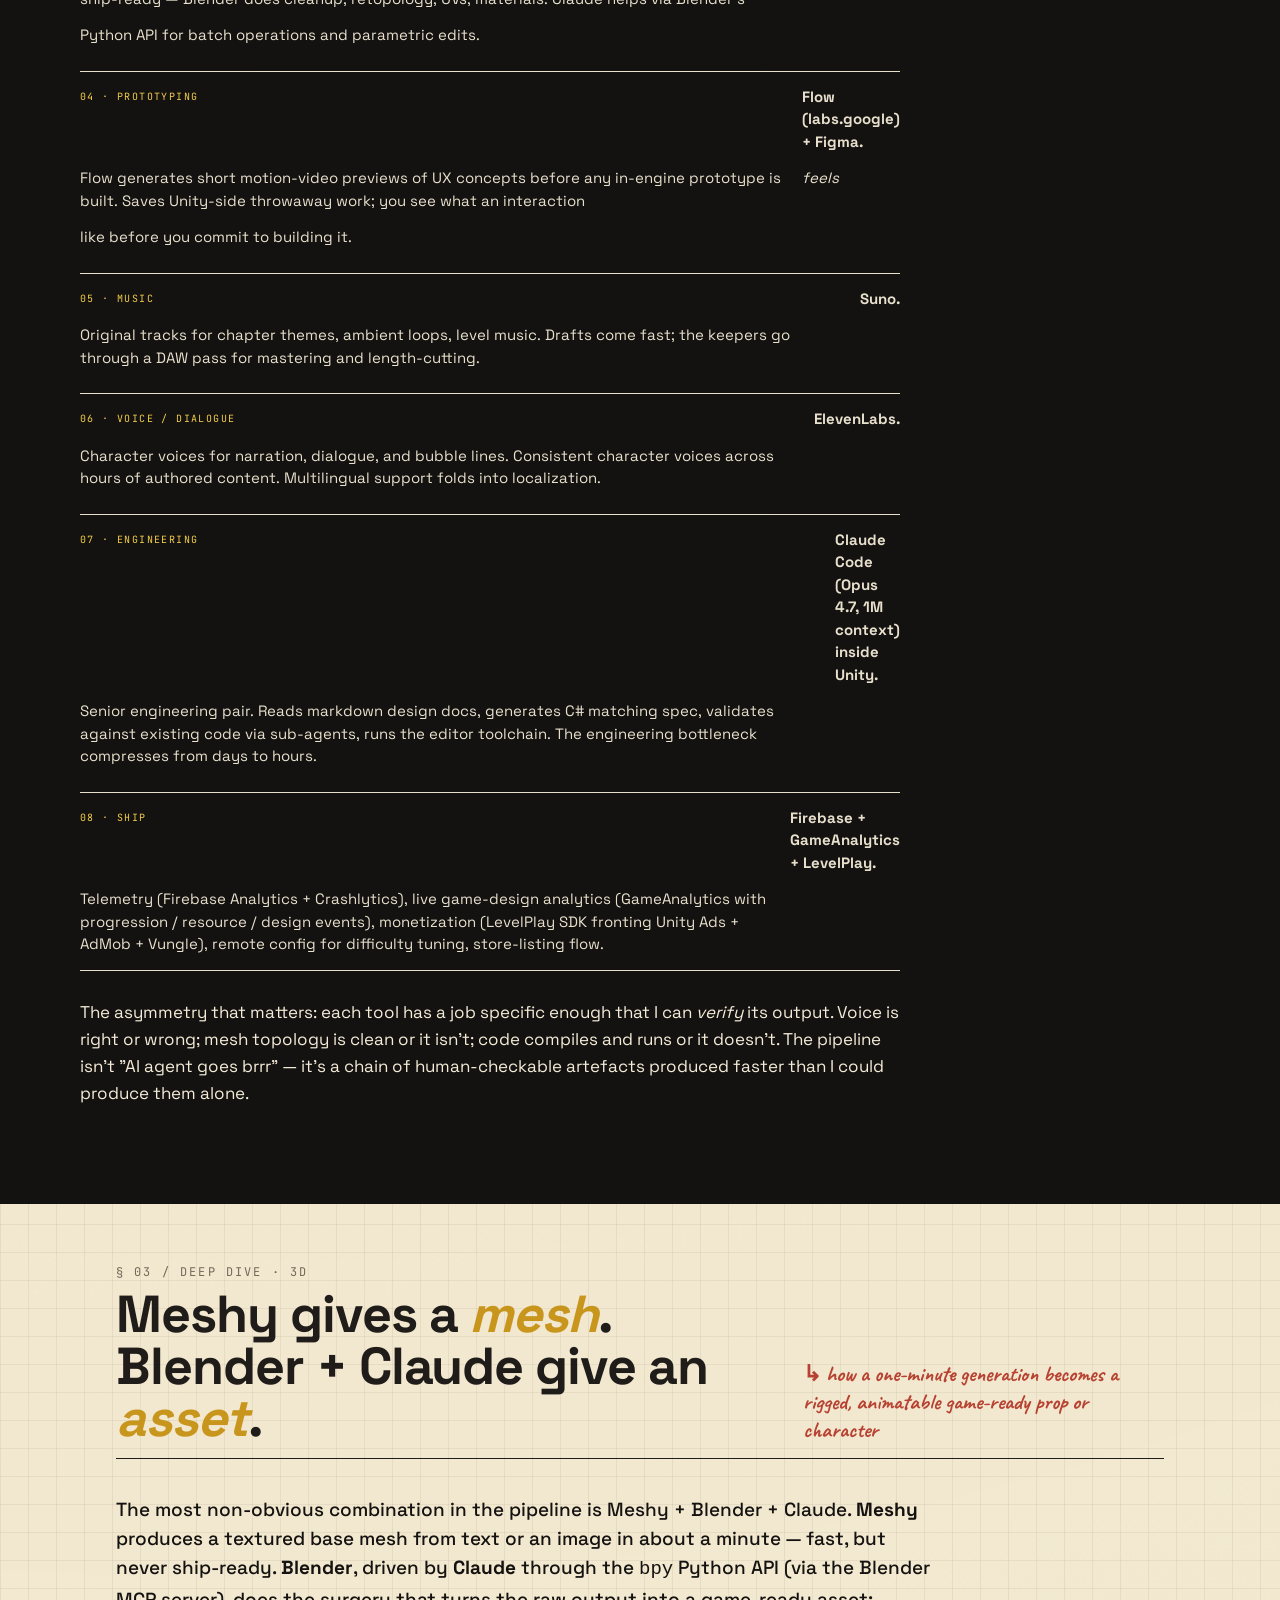
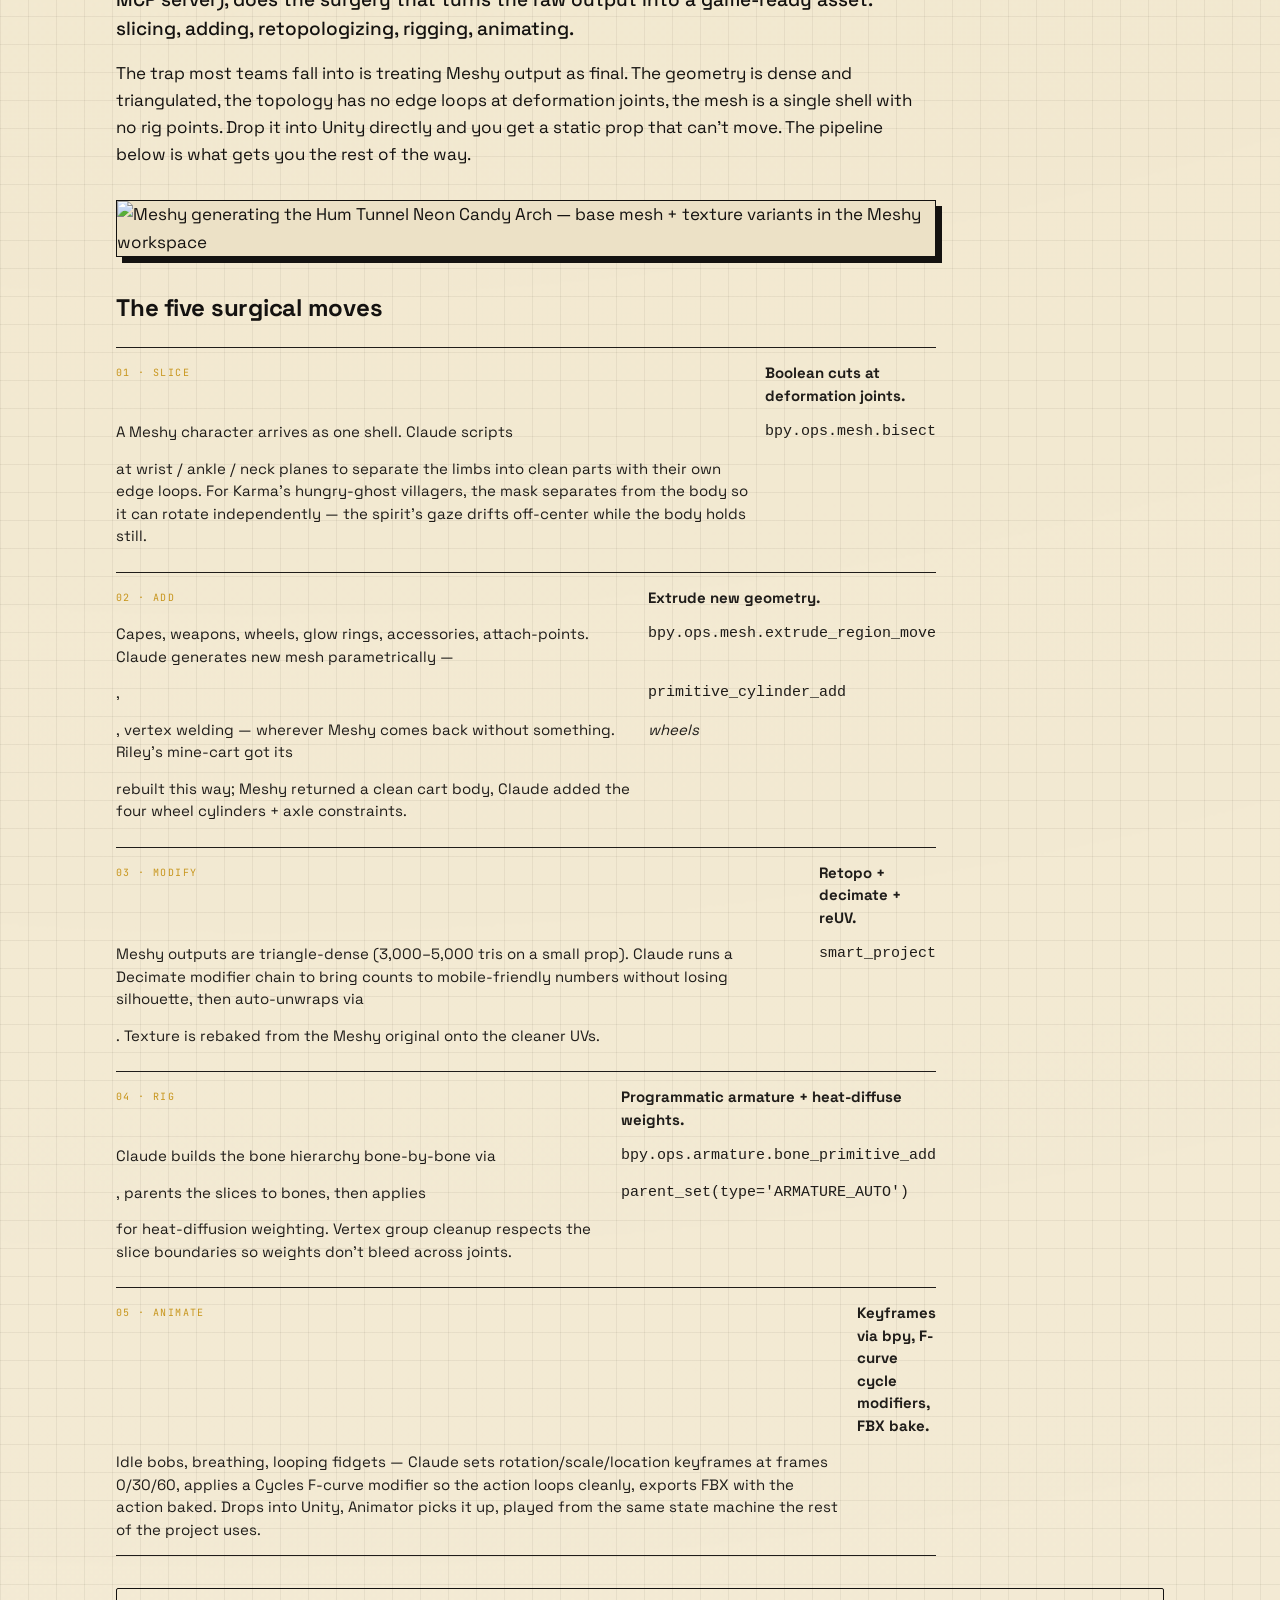
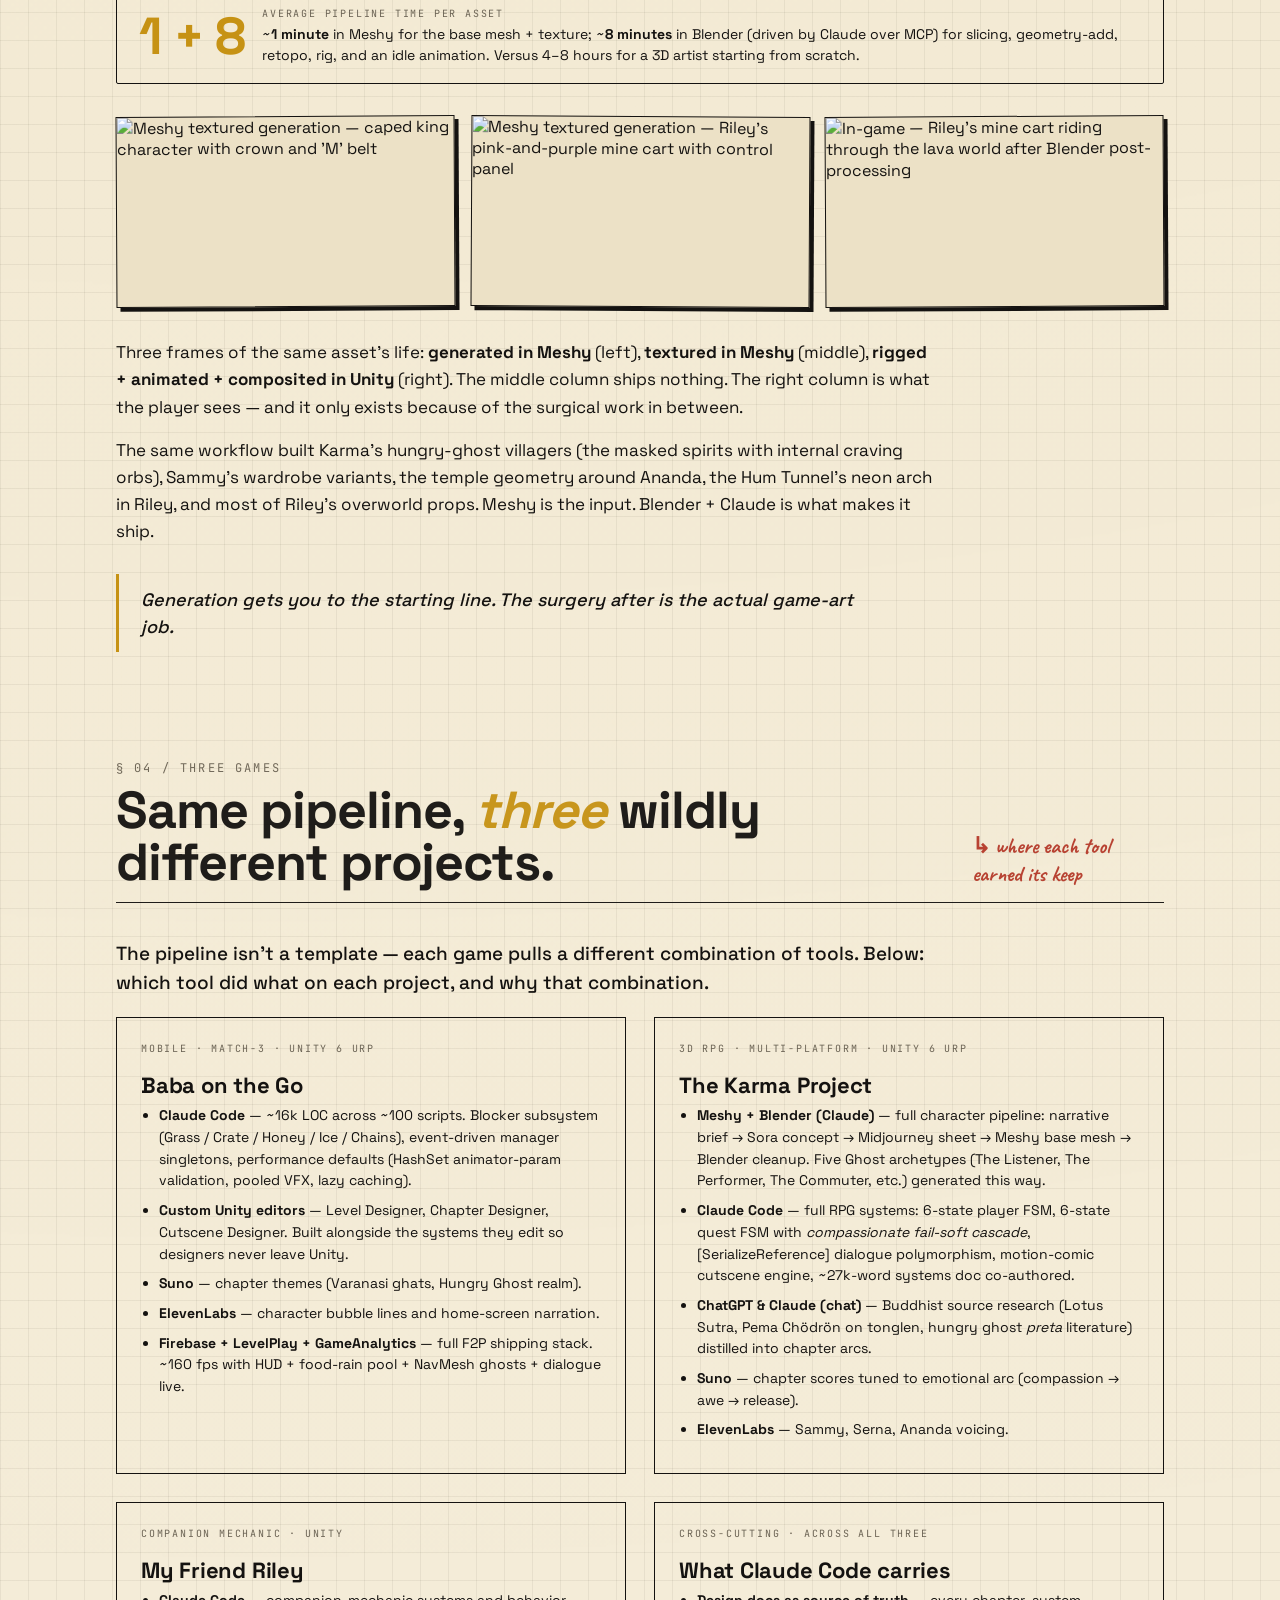
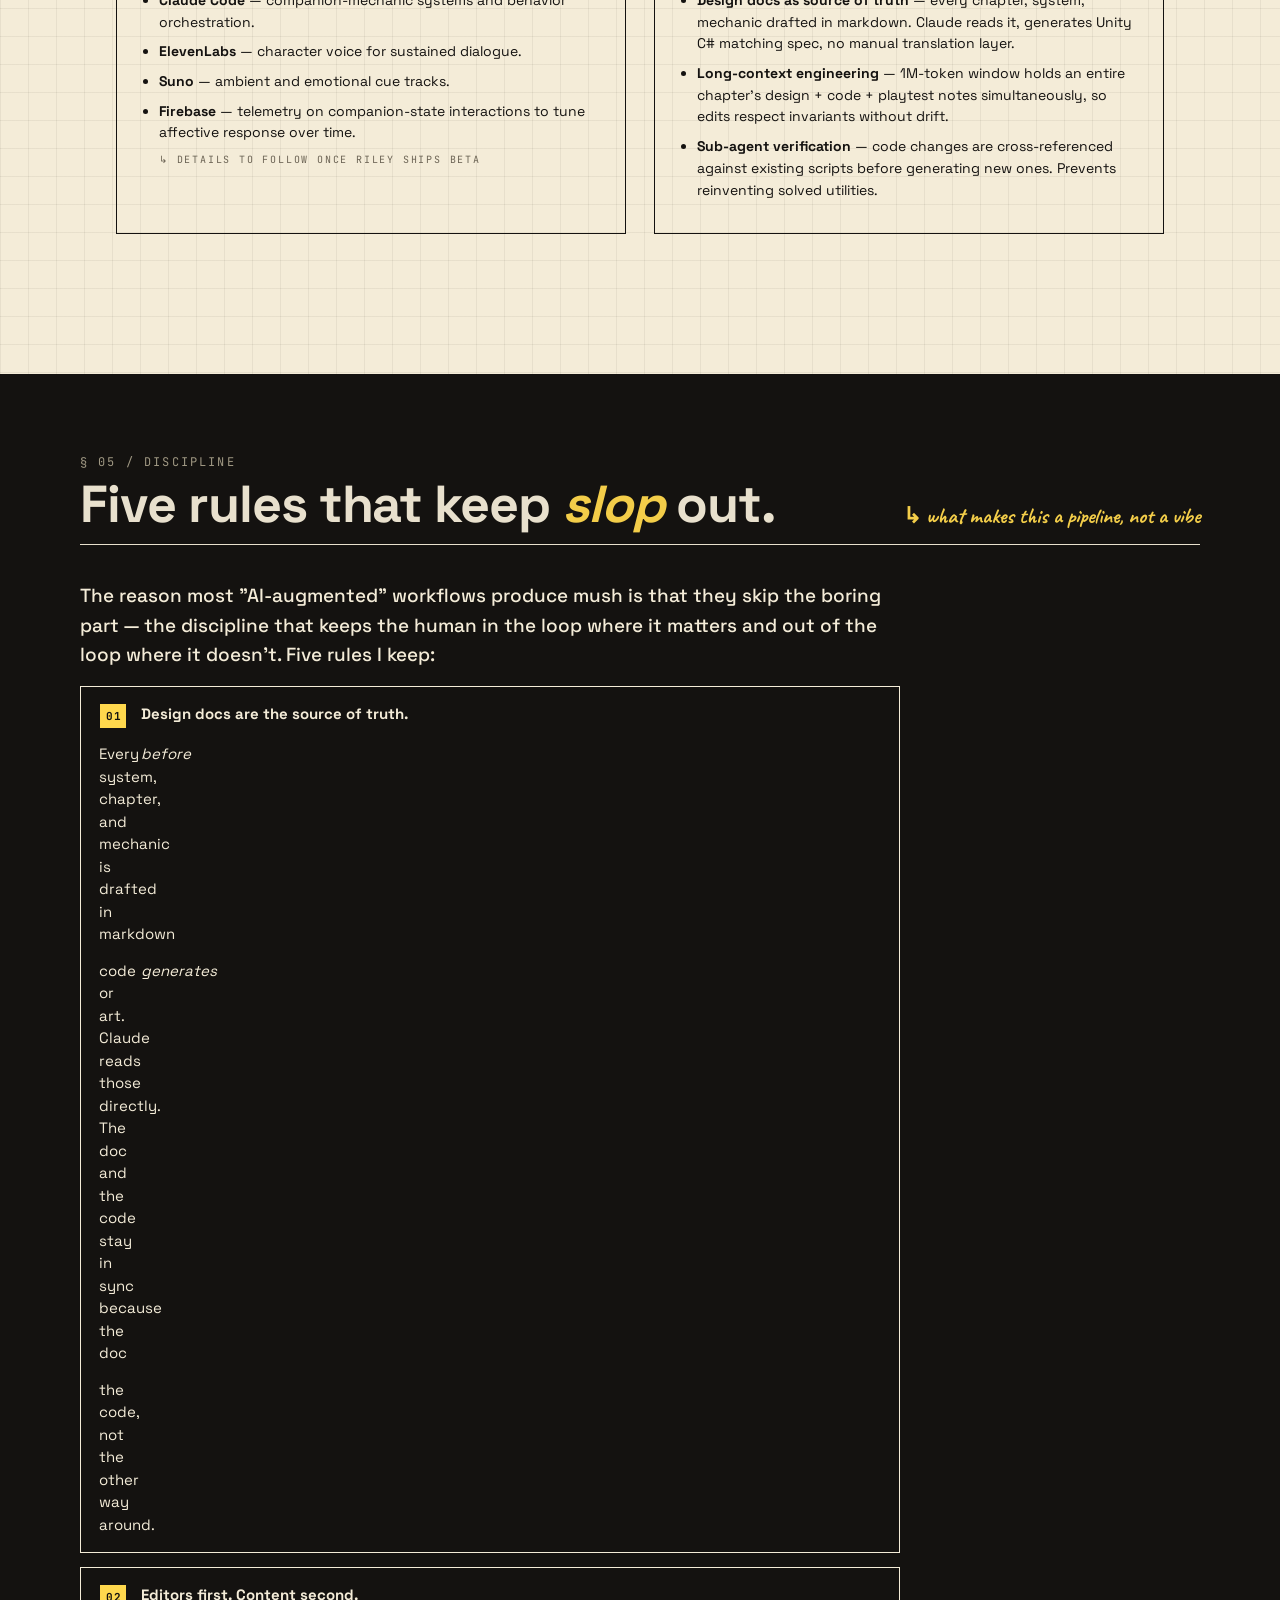
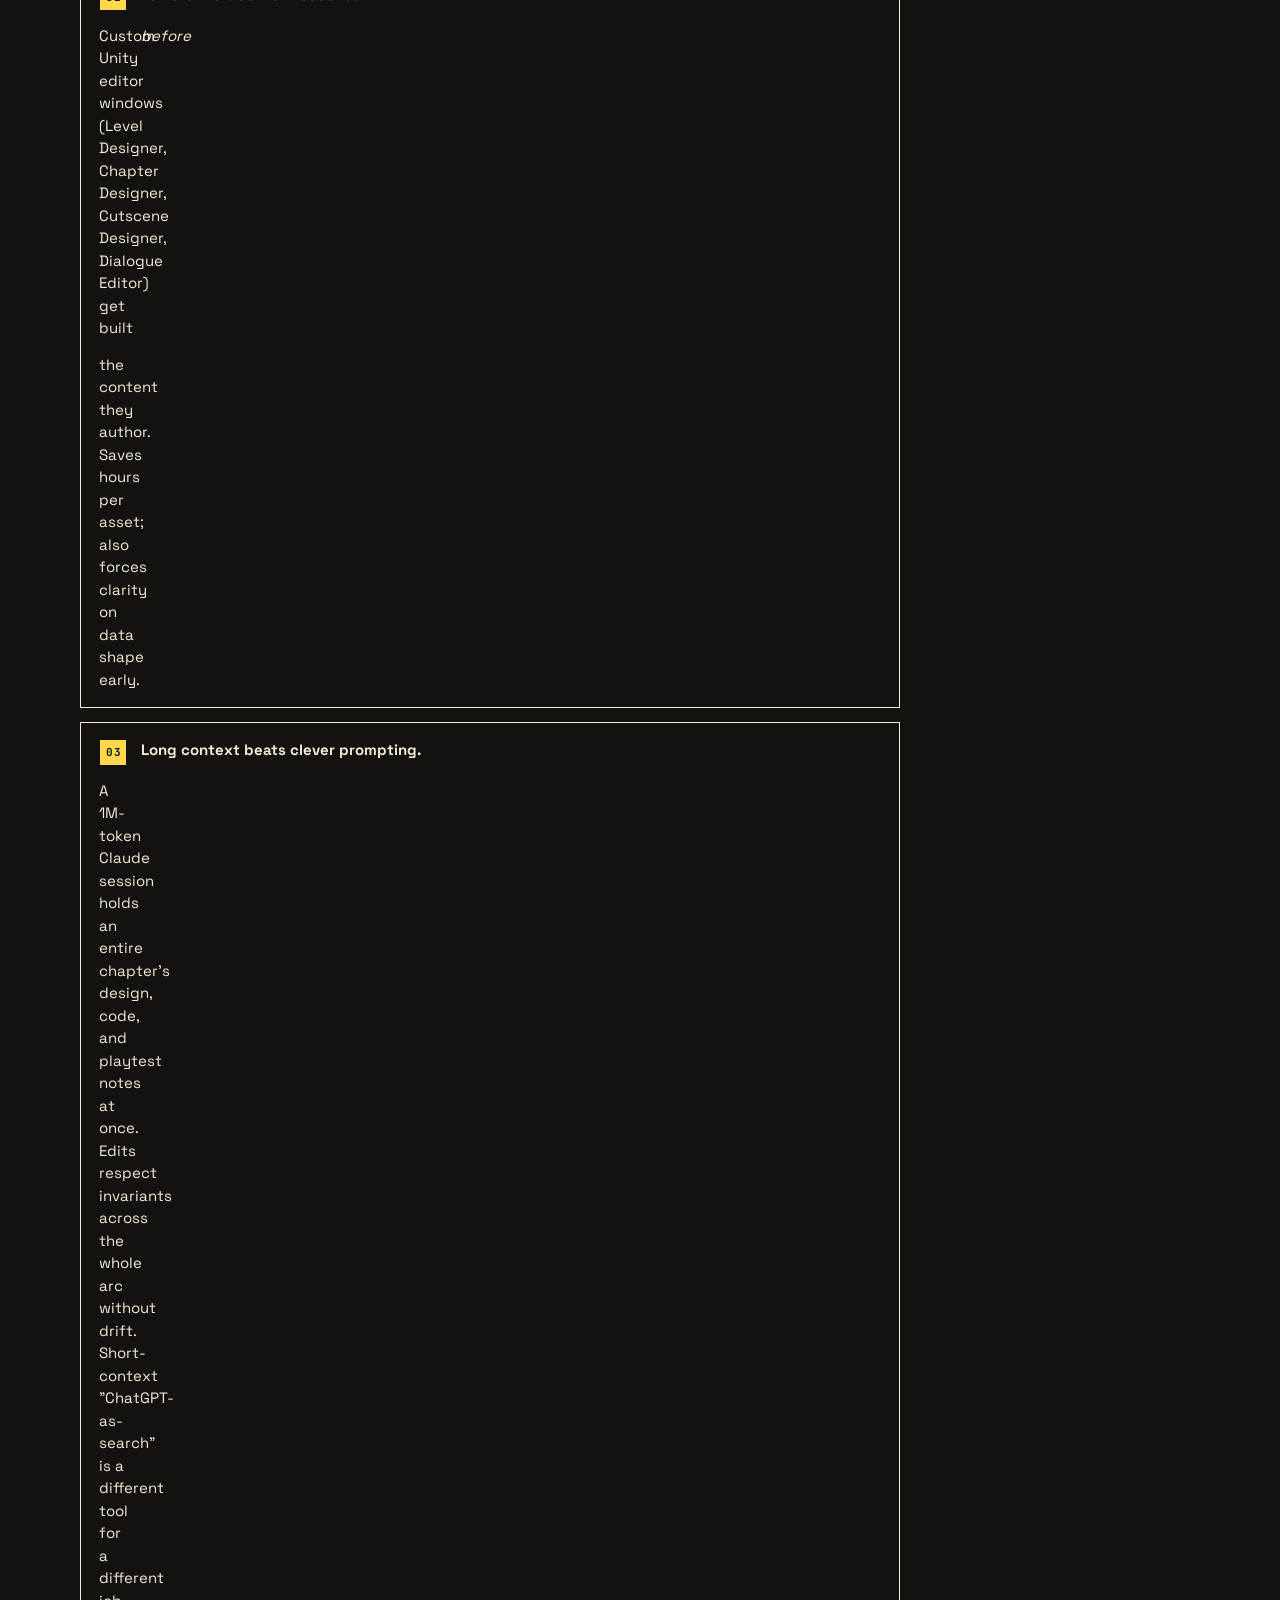
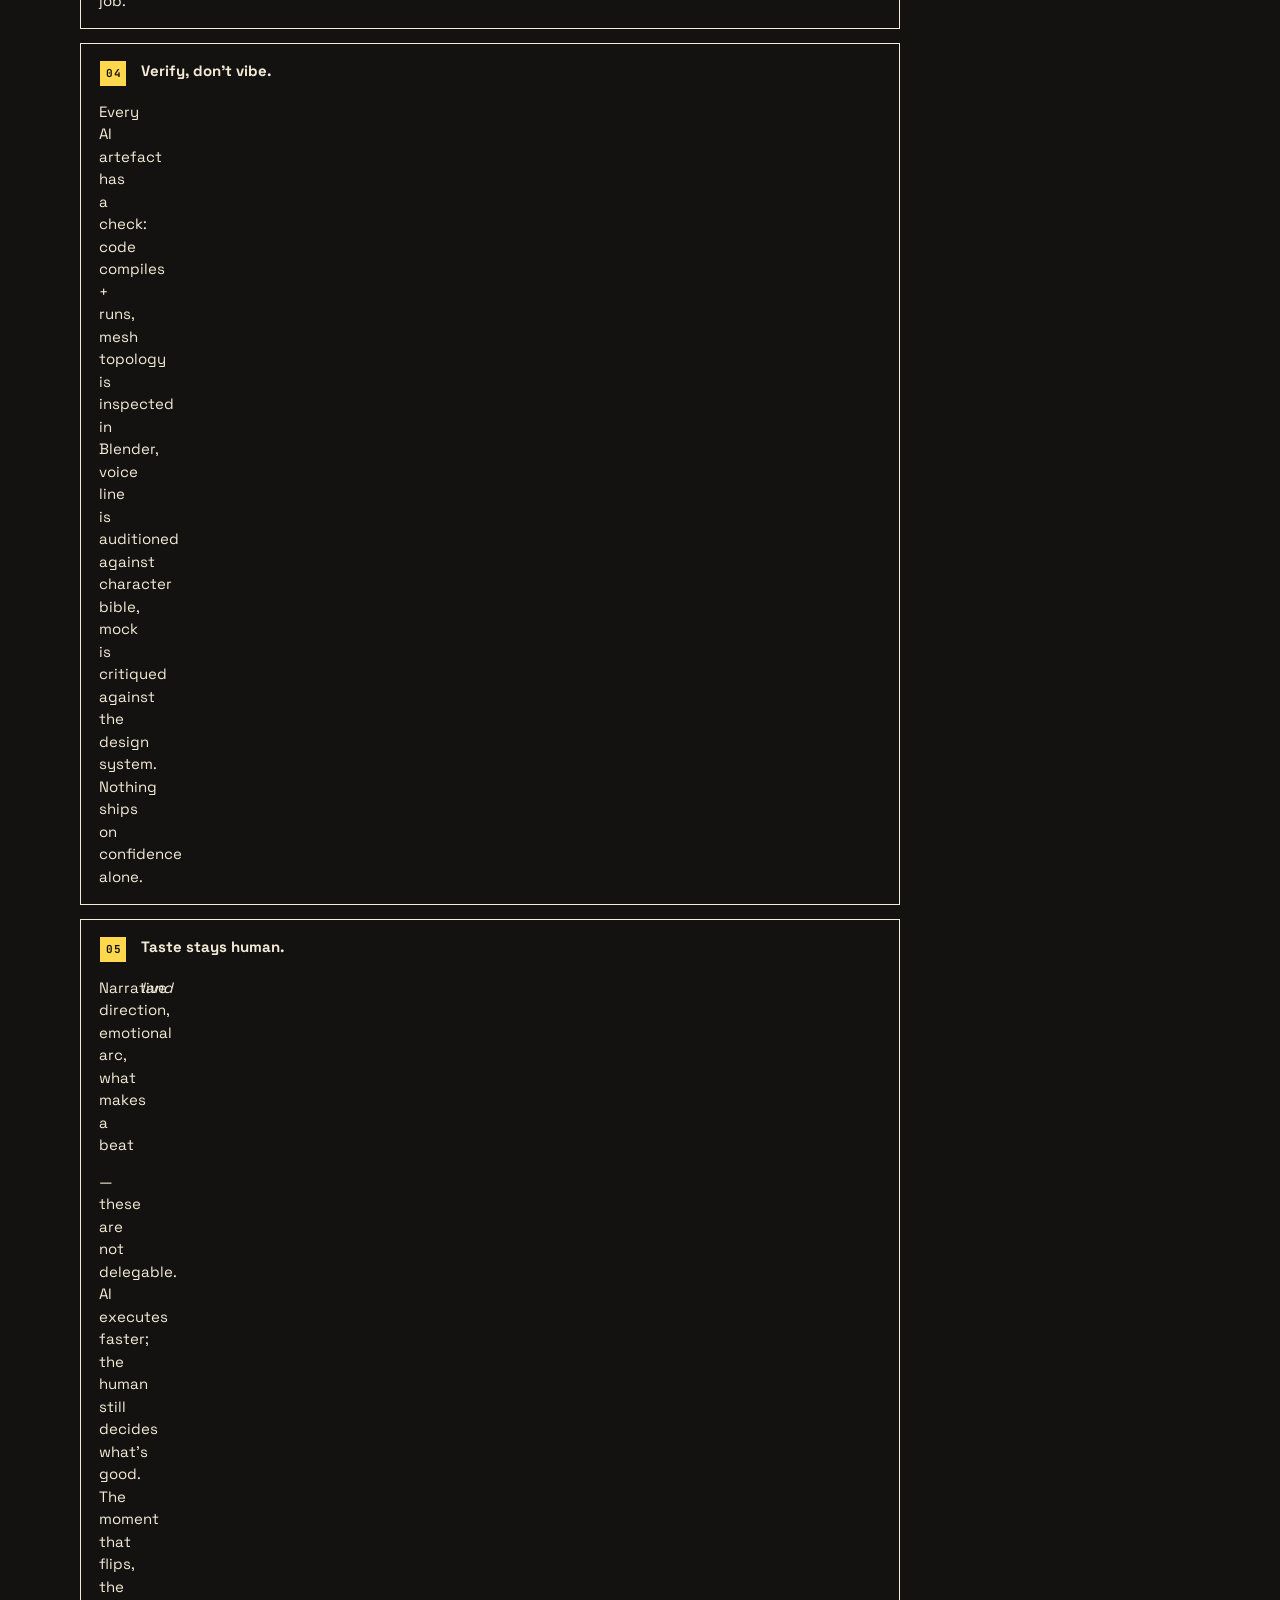
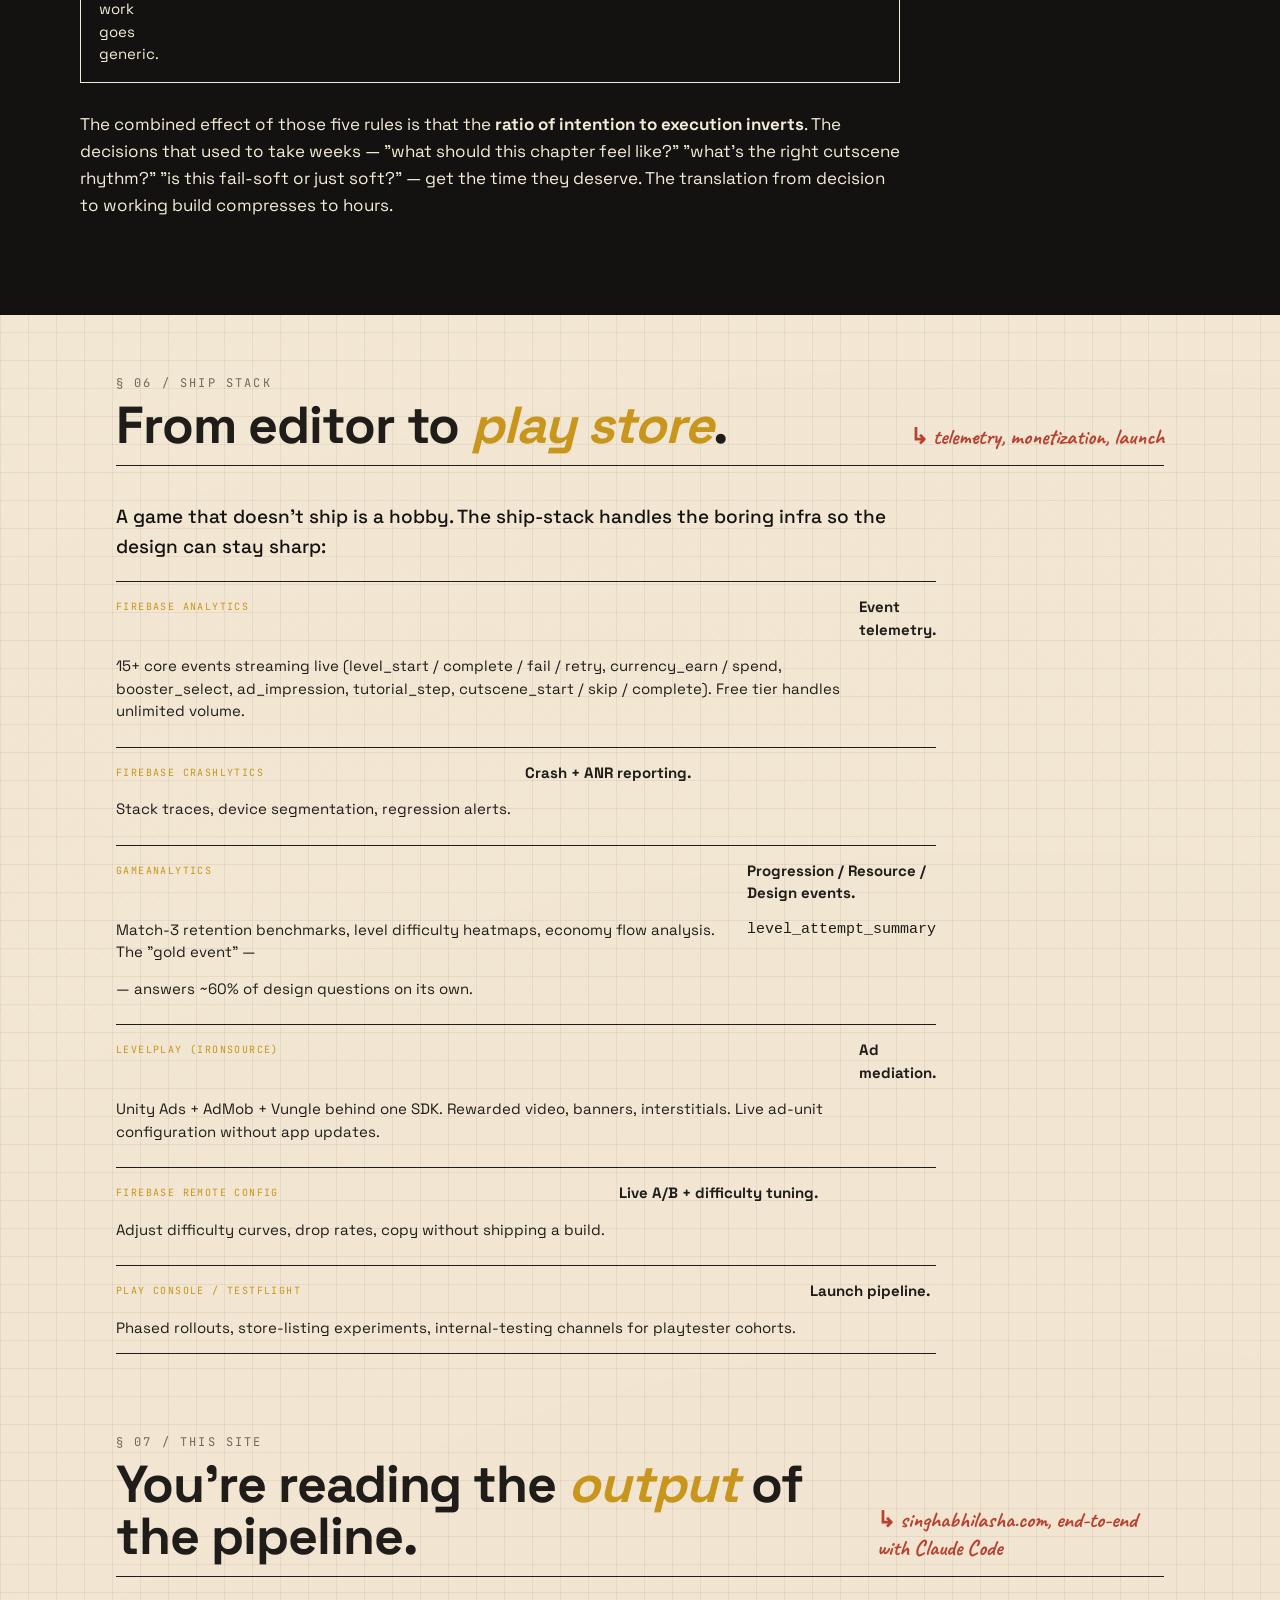
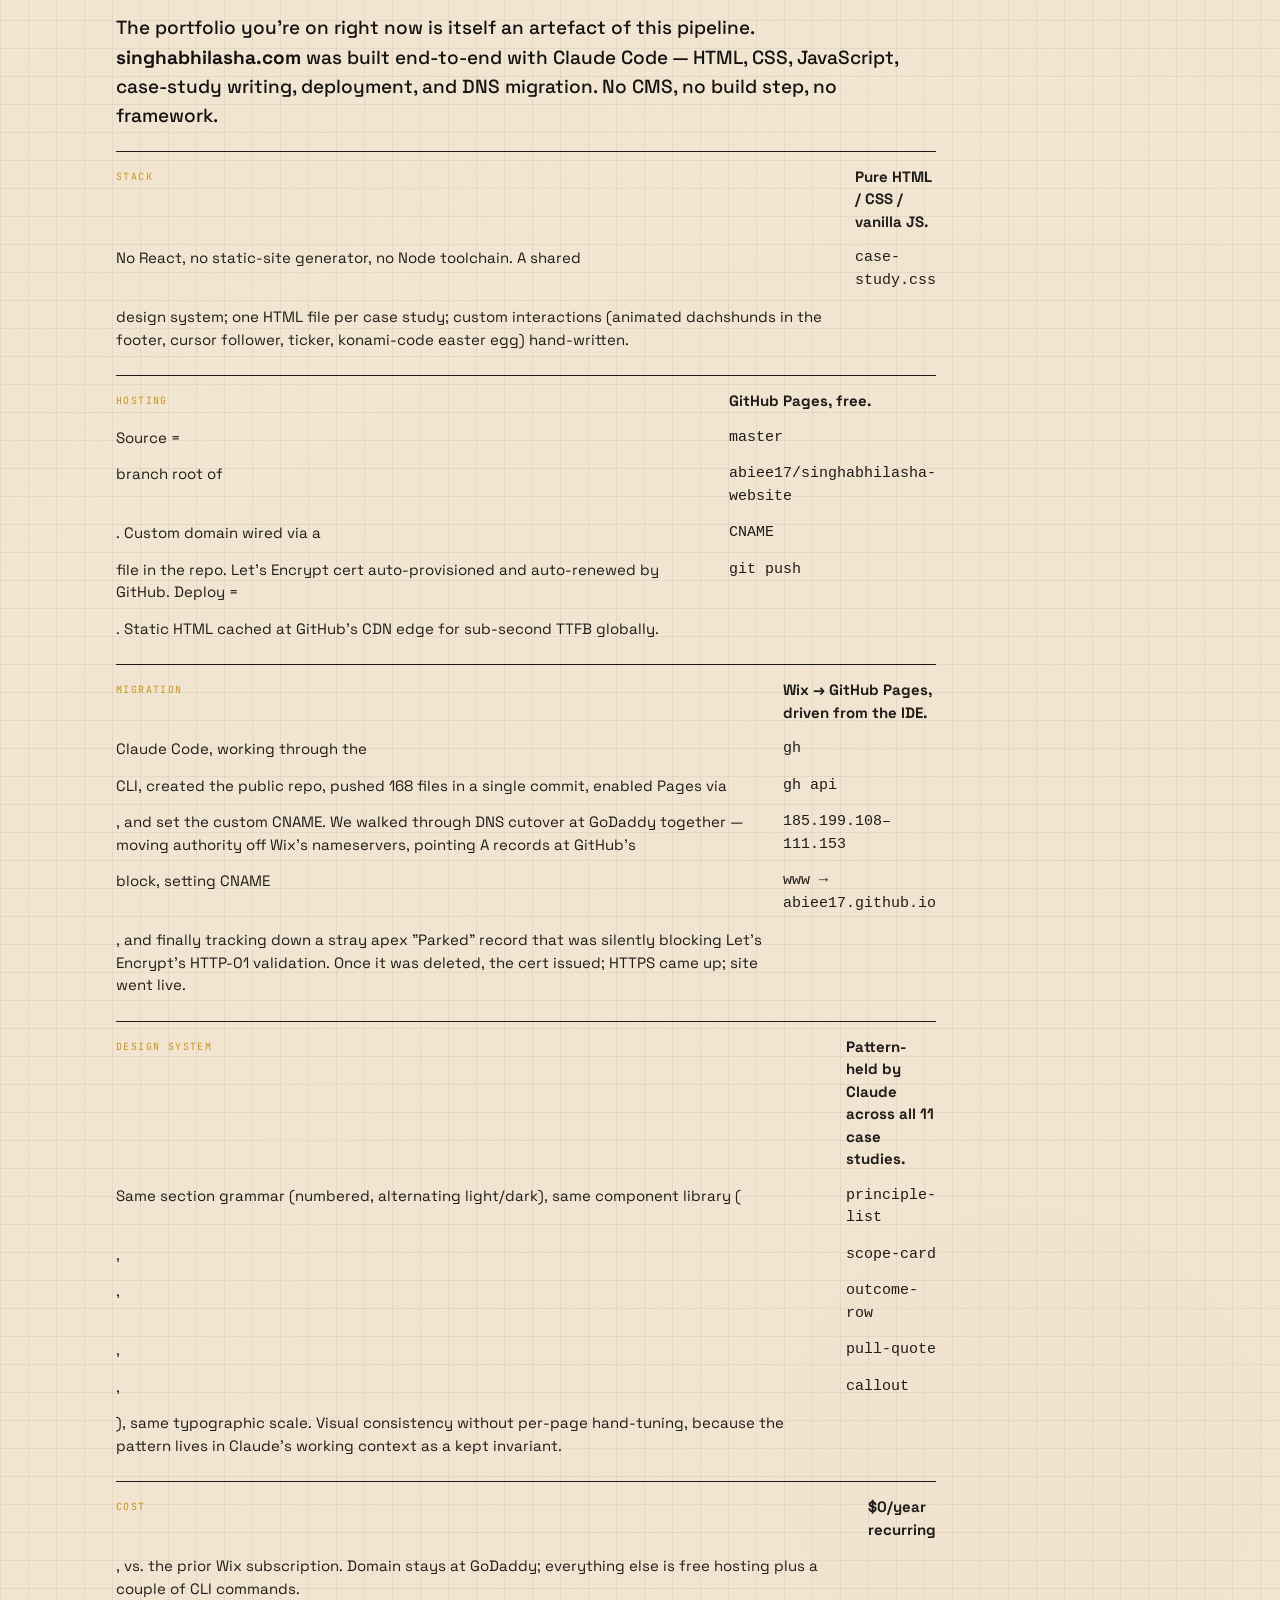
==== commit d67a8ec9: "AI pipeline case study: add §03 Meshy/Blender deep-dive + §07 This Site §03 — Deep dive on the most " ====
--- a/case-studies/ai-native-pipeline.html
+++ b/case-studies/ai-native-pipeline.html
@@ -14,7 +14,7 @@
 <!-- Top bar -->
 <div class="topbar">
   <a class="back" href="../index.html">← back to portfolio</a>
-  <div class="crumb">Case Study · 00 / 10</div>
+  <div class="crumb">Case Study · 00 / 11</div>
 </div>
 
 <!-- Hero -->
@@ -86,11 +86,75 @@
   </div>
 </section>
 
+<!-- MESHY → BLENDER DEEP DIVE -->
+<section class="block">
+  <div class="sec-head">
+    <div>
+      <div class="sec-num">§ 03 / Deep dive · 3D</div>
+      <h2 class="sec-title">Meshy gives a <em>mesh</em>. Blender + Claude give an <em>asset</em>.</h2>
+    </div>
+    <div class="sec-kick">↳ how a one-minute generation becomes a rigged, animatable game-ready prop or character</div>
+  </div>
+
+  <div class="prose">
+    <p class="lead">The most non-obvious combination in the pipeline is Meshy + Blender + Claude. <b>Meshy</b> produces a textured base mesh from text or an image in about a minute — fast, but never ship-ready. <b>Blender</b>, driven by <b>Claude</b> through the <code>bpy</code> Python API (via the Blender MCP server), does the surgery that turns the raw output into a game-ready asset: slicing, adding, retopologizing, rigging, animating.</p>
+
+    <p>The trap most teams fall into is treating Meshy output as final. The geometry is dense and triangulated, the topology has no edge loops at deformation joints, the mesh is a single shell with no rig points. Drop it into Unity directly and you get a static prop that can't move. The pipeline below is what gets you the rest of the way.</p>
+
+    <div class="wide-mock">
+      <!-- TODO: Meshy interface screenshot — Hum Tunnel Neon Candy Arch (showing Meshy workspace + variants) -->
+      <img src="../assets/case-studies/ai-pipeline/03-meshy-hum-tunnel.webp" alt="Meshy generating the Hum Tunnel Neon Candy Arch — base mesh + texture variants in the Meshy workspace">
+    </div>
+  </div>
+
+  <div class="prose" style="margin-top:32px">
+    <h3 style="font-size:24px;font-weight:700;letter-spacing:-.01em;margin:0 0 12px">The five surgical moves</h3>
+    <ul class="principle-list">
+      <li data-tag="01 · Slice"><b>Boolean cuts at deformation joints.</b> A Meshy character arrives as one shell. Claude scripts <code>bpy.ops.mesh.bisect</code> at wrist / ankle / neck planes to separate the limbs into clean parts with their own edge loops. For Karma's hungry-ghost villagers, the mask separates from the body so it can rotate independently — the spirit's gaze drifts off-center while the body holds still.</li>
+      <li data-tag="02 · Add"><b>Extrude new geometry.</b> Capes, weapons, wheels, glow rings, accessories, attach-points. Claude generates new mesh parametrically — <code>bpy.ops.mesh.extrude_region_move</code>, <code>primitive_cylinder_add</code>, vertex welding — wherever Meshy comes back without something. Riley's mine-cart got its <em>wheels</em> rebuilt this way; Meshy returned a clean cart body, Claude added the four wheel cylinders + axle constraints.</li>
+      <li data-tag="03 · Modify"><b>Retopo + decimate + reUV.</b> Meshy outputs are triangle-dense (3,000–5,000 tris on a small prop). Claude runs a Decimate modifier chain to bring counts to mobile-friendly numbers without losing silhouette, then auto-unwraps via <code>smart_project</code>. Texture is rebaked from the Meshy original onto the cleaner UVs.</li>
+      <li data-tag="04 · Rig"><b>Programmatic armature + heat-diffuse weights.</b> Claude builds the bone hierarchy bone-by-bone via <code>bpy.ops.armature.bone_primitive_add</code>, parents the slices to bones, then applies <code>parent_set(type='ARMATURE_AUTO')</code> for heat-diffusion weighting. Vertex group cleanup respects the slice boundaries so weights don't bleed across joints.</li>
+      <li data-tag="05 · Animate"><b>Keyframes via bpy, F-curve cycle modifiers, FBX bake.</b> Idle bobs, breathing, looping fidgets — Claude sets rotation/scale/location keyframes at frames 0/30/60, applies a Cycles F-curve modifier so the action loops cleanly, exports FBX with the action baked. Drops into Unity, Animator picks it up, played from the same state machine the rest of the project uses.</li>
+    </ul>
+  </div>
+
+  <div class="callout" style="margin-top:32px">
+    <div class="num">1 + 8</div>
+    <div>
+      <div class="label">Average pipeline time per asset</div>
+      <div class="txt">~<b>1 minute</b> in Meshy for the base mesh + texture; ~<b>8 minutes</b> in Blender (driven by Claude over MCP) for slicing, geometry-add, retopo, rig, and an idle animation. Versus 4–8 hours for a 3D artist starting from scratch.</div>
+    </div>
+  </div>
+
+  <div class="gallery" style="margin-top:32px">
+    <figure>
+      <!-- TODO: Meshy screenshot — King character with green cape (textured generation result) -->
+      <img src="../assets/case-studies/ai-pipeline/03-meshy-king.webp" alt="Meshy textured generation — caped king character with crown and 'M' belt">
+    </figure>
+    <figure>
+      <!-- TODO: Meshy screenshot — pink/purple mine cart (Riley) -->
+      <img src="../assets/case-studies/ai-pipeline/03-meshy-minecart.webp" alt="Meshy textured generation — Riley's pink-and-purple mine cart with control panel">
+    </figure>
+    <figure>
+      <!-- TODO: in-engine screenshot — Riley's mine cart in the lava world (post-Blender + Unity) -->
+      <img src="../assets/case-studies/ai-pipeline/03-riley-lava-cart.webp" alt="In-game — Riley's mine cart riding through the lava world after Blender post-processing">
+    </figure>
+  </div>
+
+  <div class="prose" style="margin-top:32px">
+    <p>Three frames of the same asset's life: <b>generated in Meshy</b> (left), <b>textured in Meshy</b> (middle), <b>rigged + animated + composited in Unity</b> (right). The middle column ships nothing. The right column is what the player sees — and it only exists because of the surgical work in between.</p>
+
+    <p>The same workflow built Karma's hungry-ghost villagers (the masked spirits with internal craving orbs), Sammy's wardrobe variants, the temple geometry around Ananda, the Hum Tunnel's neon arch in Riley, and most of Riley's overworld props. Meshy is the input. Blender + Claude is what makes it ship.</p>
+
+    <div class="pull-quote">Generation gets you to the starting line. The surgery after is the actual game-art job.</div>
+  </div>
+</section>
+
 <!-- THREE GAMES -->
 <section class="block">
   <div class="sec-head">
     <div>
-      <div class="sec-num">§ 03 / Three Games</div>
+      <div class="sec-num">§ 04 / Three Games</div>
       <h2 class="sec-title">Same pipeline, <em>three</em> wildly different projects.</h2>
     </div>
     <div class="sec-kick">↳ where each tool earned its keep</div>
@@ -154,7 +218,7 @@
   <div class="inner">
     <div class="sec-head" style="border-bottom-color:var(--paper)">
       <div>
-        <div class="sec-num">§ 04 / Discipline</div>
+        <div class="sec-num">§ 05 / Discipline</div>
         <h2 class="sec-title">Five rules that keep <em>slop</em> out.</h2>
       </div>
       <div class="sec-kick">↳ what makes this a pipeline, not a vibe</div>
@@ -179,7 +243,7 @@
 <section class="block">
   <div class="sec-head">
     <div>
-      <div class="sec-num">§ 05 / Ship Stack</div>
+      <div class="sec-num">§ 06 / Ship Stack</div>
       <h2 class="sec-title">From editor to <em>play store</em>.</h2>
     </div>
     <div class="sec-kick">↳ telemetry, monetization, launch</div>
@@ -198,12 +262,38 @@
   </div>
 </section>
 
+<!-- THIS SITE -->
+<section class="block">
+  <div class="sec-head">
+    <div>
+      <div class="sec-num">§ 07 / This Site</div>
+      <h2 class="sec-title">You're reading the <em>output</em> of the pipeline.</h2>
+    </div>
+    <div class="sec-kick">↳ singhabhilasha.com, end-to-end with Claude Code</div>
+  </div>
+  <div class="prose">
+    <p class="lead">The portfolio you're on right now is itself an artefact of this pipeline. <b>singhabhilasha.com</b> was built end-to-end with Claude Code — HTML, CSS, JavaScript, case-study writing, deployment, and DNS migration. No CMS, no build step, no framework.</p>
+
+    <ul class="principle-list">
+      <li data-tag="Stack"><b>Pure HTML / CSS / vanilla JS.</b> No React, no static-site generator, no Node toolchain. A shared <code>case-study.css</code> design system; one HTML file per case study; custom interactions (animated dachshunds in the footer, cursor follower, ticker, konami-code easter egg) hand-written.</li>
+      <li data-tag="Hosting"><b>GitHub Pages, free.</b> Source = <code>master</code> branch root of <code>abiee17/singhabhilasha-website</code>. Custom domain wired via a <code>CNAME</code> file in the repo. Let's Encrypt cert auto-provisioned and auto-renewed by GitHub. Deploy = <code>git push</code>. Static HTML cached at GitHub's CDN edge for sub-second TTFB globally.</li>
+      <li data-tag="Migration"><b>Wix → GitHub Pages, driven from the IDE.</b> Claude Code, working through the <code>gh</code> CLI, created the public repo, pushed 168 files in a single commit, enabled Pages via <code>gh api</code>, and set the custom CNAME. We walked through DNS cutover at GoDaddy together — moving authority off Wix's nameservers, pointing A records at GitHub's <code>185.199.108–111.153</code> block, setting CNAME <code>www → abiee17.github.io</code>, and finally tracking down a stray apex "Parked" record that was silently blocking Let's Encrypt's HTTP-01 validation. Once it was deleted, the cert issued; HTTPS came up; site went live.</li>
+      <li data-tag="Design system"><b>Pattern-held by Claude across all 11 case studies.</b> Same section grammar (numbered, alternating light/dark), same component library (<code>principle-list</code>, <code>scope-card</code>, <code>outcome-row</code>, <code>pull-quote</code>, <code>callout</code>), same typographic scale. Visual consistency without per-page hand-tuning, because the pattern lives in Claude's working context as a kept invariant.</li>
+      <li data-tag="Cost"><b>$0/year recurring</b>, vs. the prior Wix subscription. Domain stays at GoDaddy; everything else is free hosting plus a couple of CLI commands.</li>
+    </ul>
+
+    <p style="margin-top:24px">There's a small recursion to enjoy here. The case-study format you're reading <em>is</em> the case-study format I co-designed with Claude. Sections, callouts, the dark-stripe rhythm, the way the eyebrow lines anchor each block — all part of the system. When the system is the artefact, every new case study slots in for free.</p>
+
+    <div class="pull-quote">The whole site is one Git repo and a CNAME file. Push, done.</div>
+  </div>
+</section>
+
 <!-- OUTCOME -->
 <section class="block dark">
   <div class="inner">
     <div class="sec-head" style="border-bottom-color:var(--paper)">
       <div>
-        <div class="sec-num">§ 06 / Outcome</div>
+        <div class="sec-num">§ 08 / Outcome</div>
         <h2 class="sec-title">Three games. <em>One pipeline.</em></h2>
       </div>
       <div class="sec-kick">↳ what the pipeline actually produced</div>
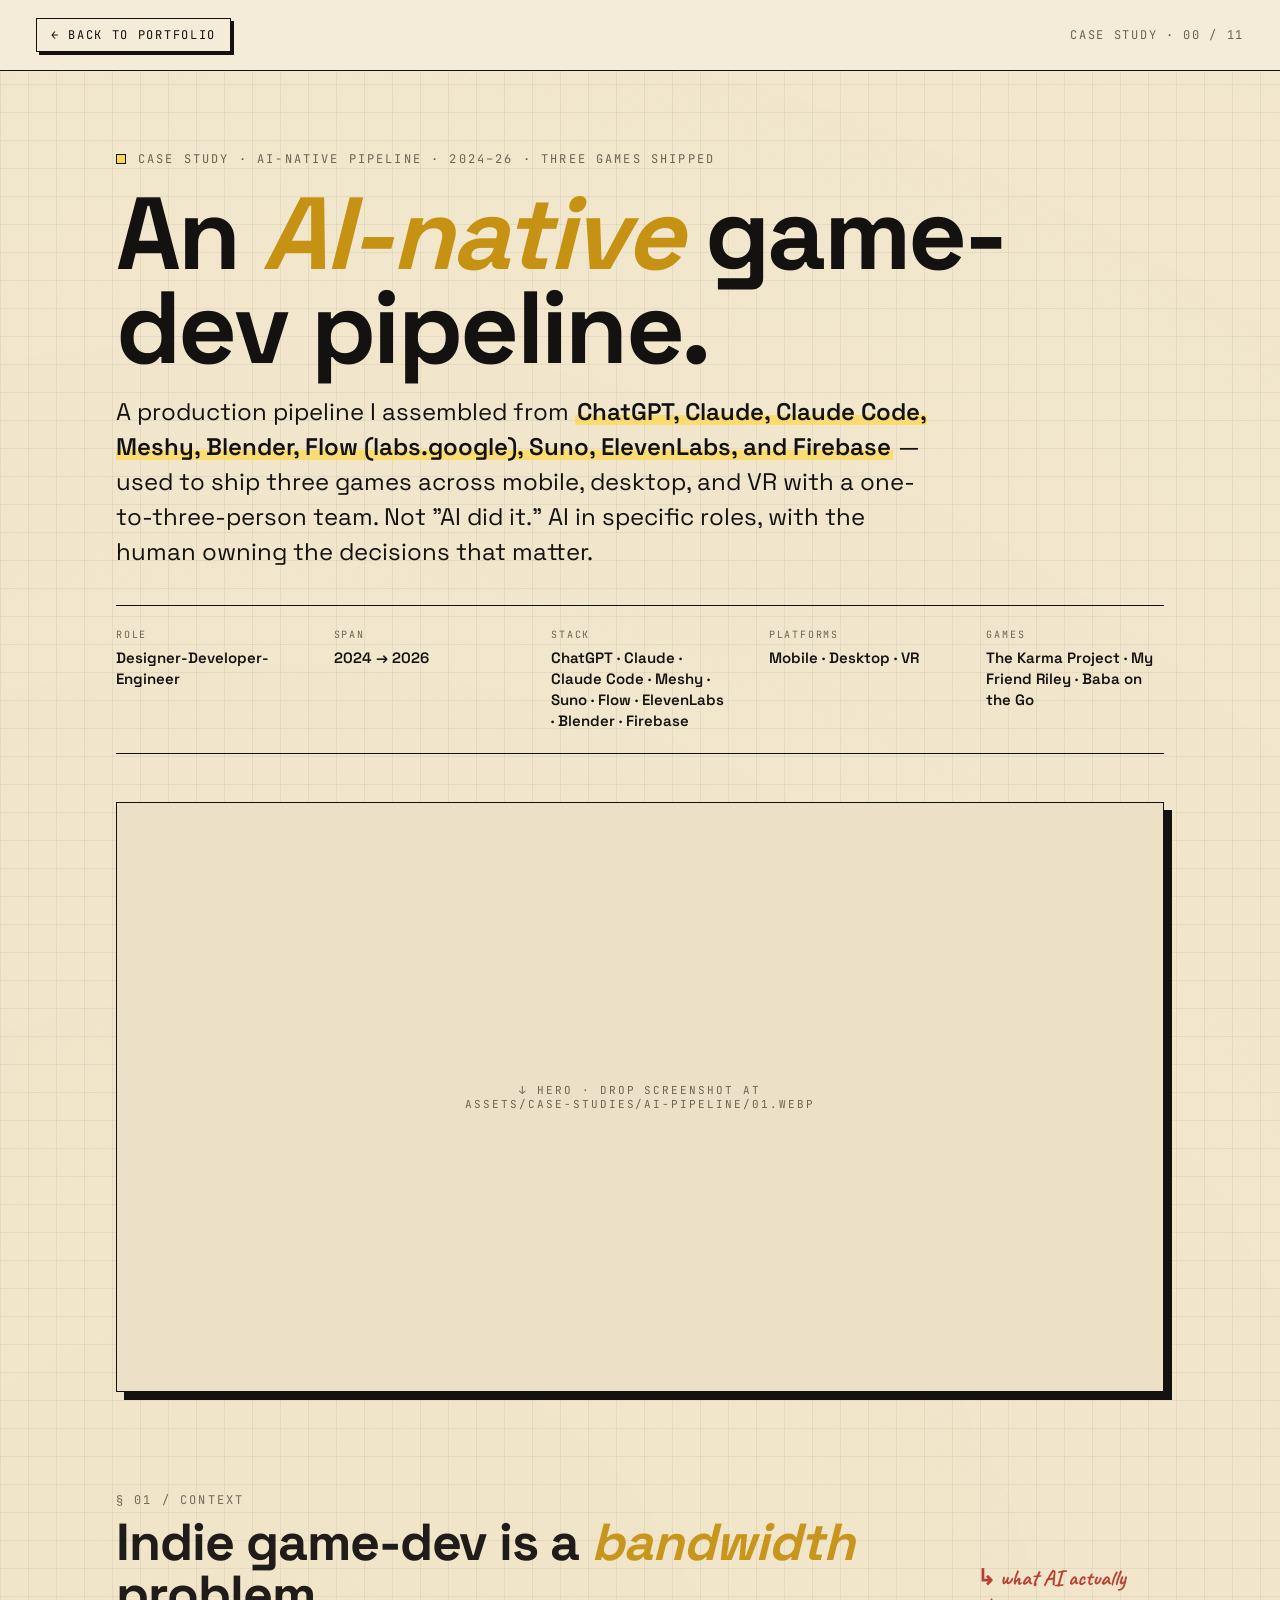
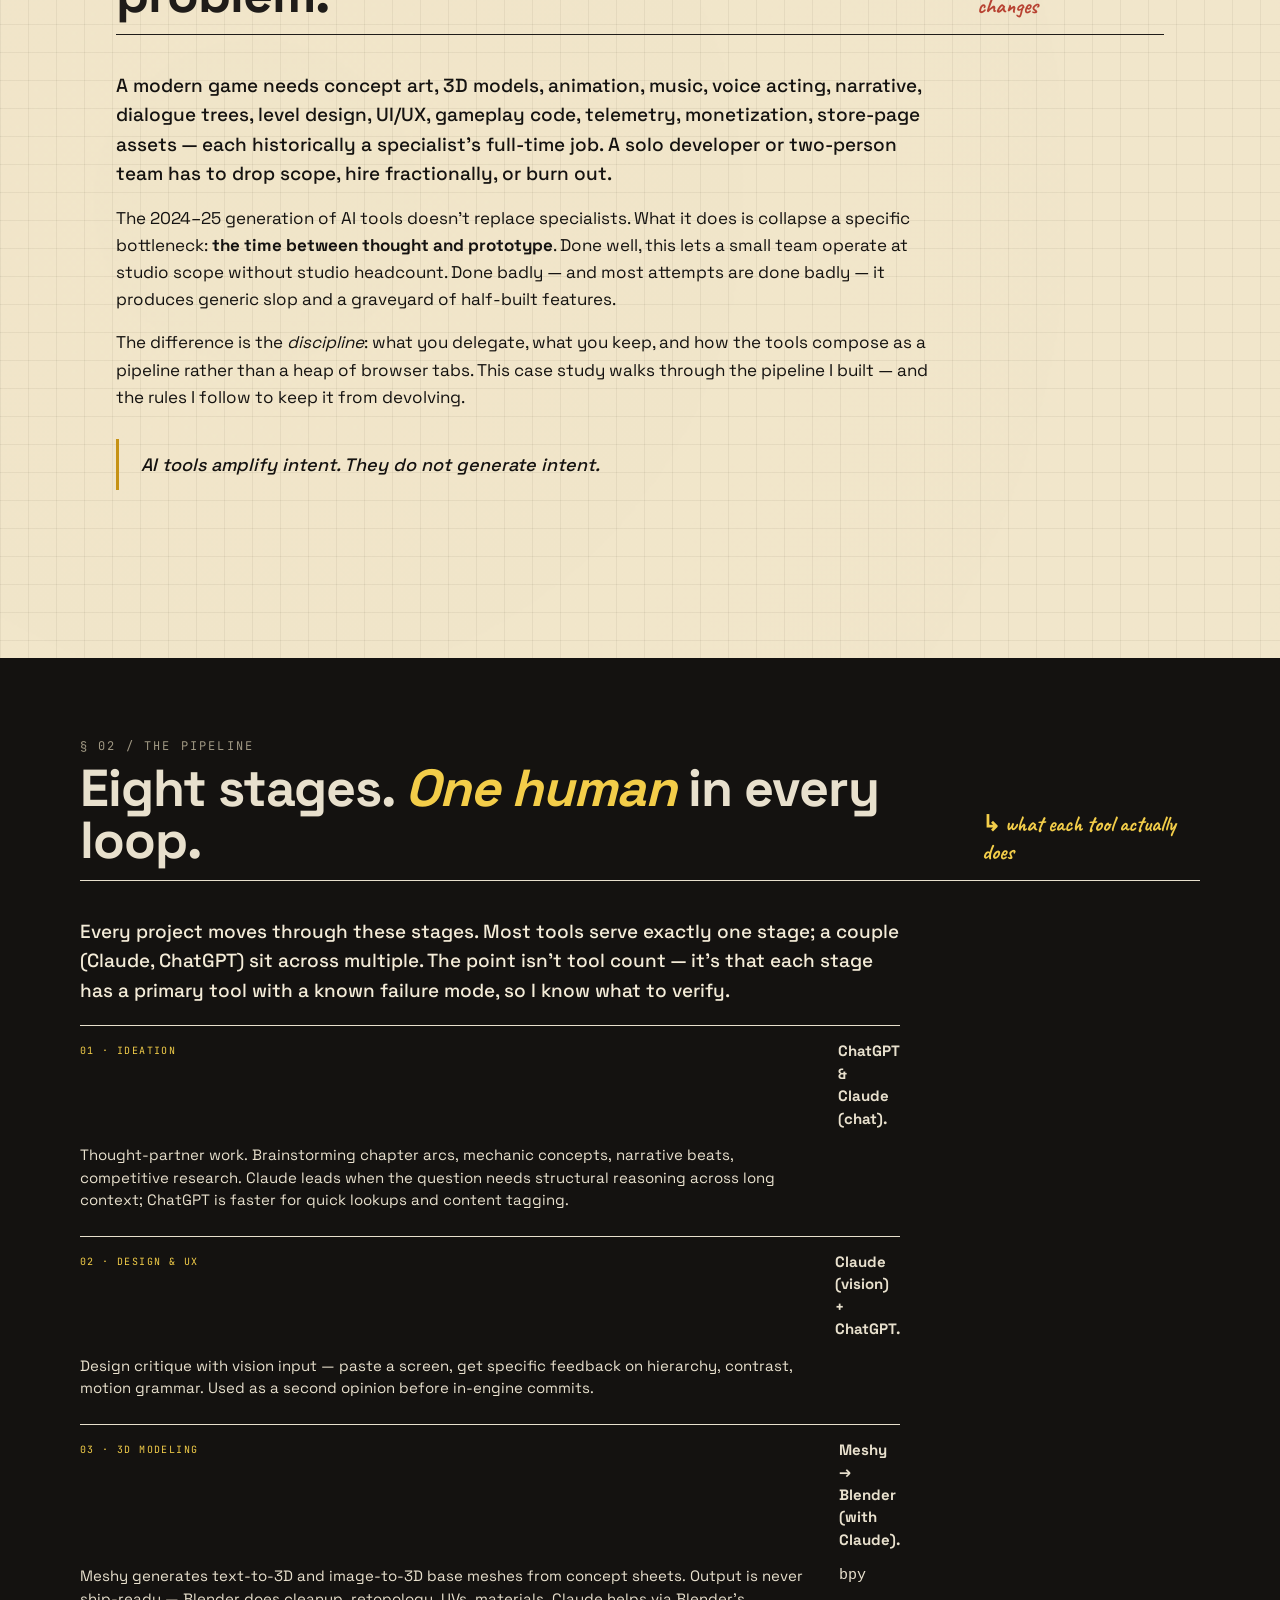
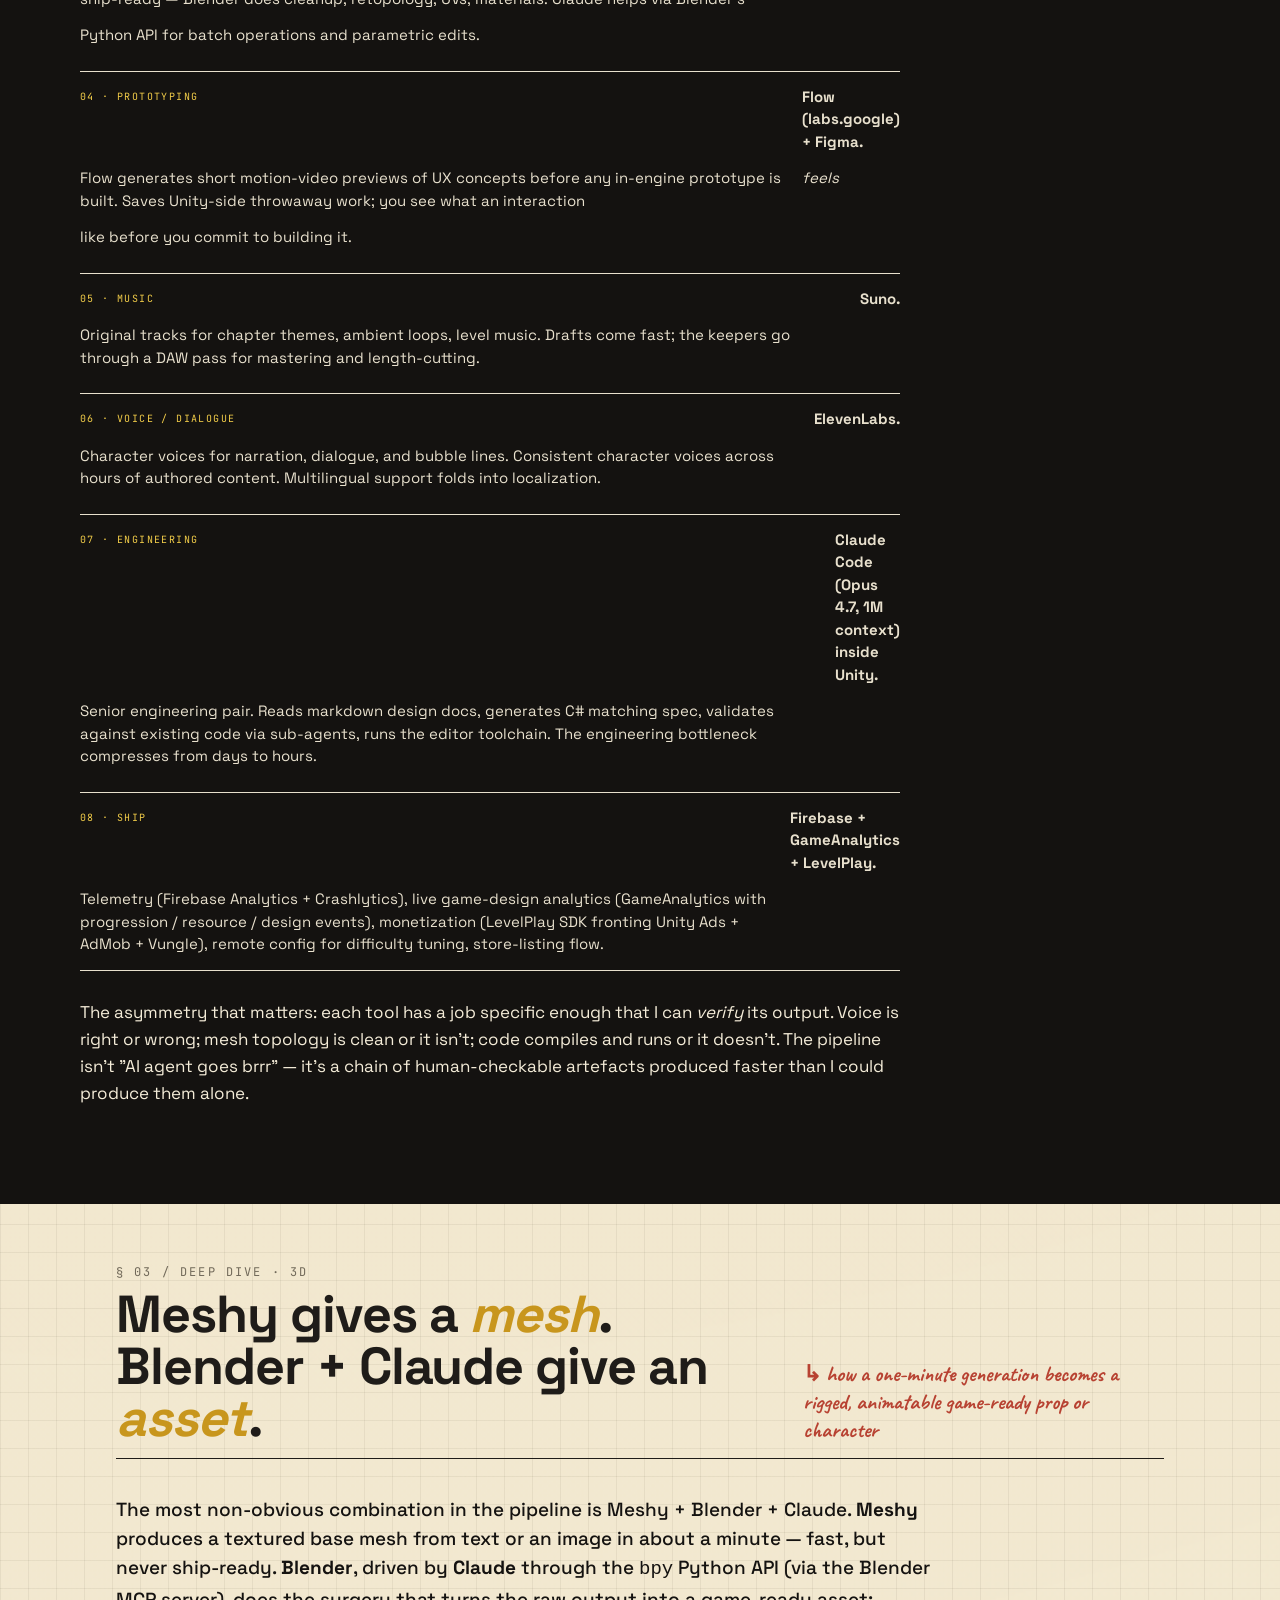
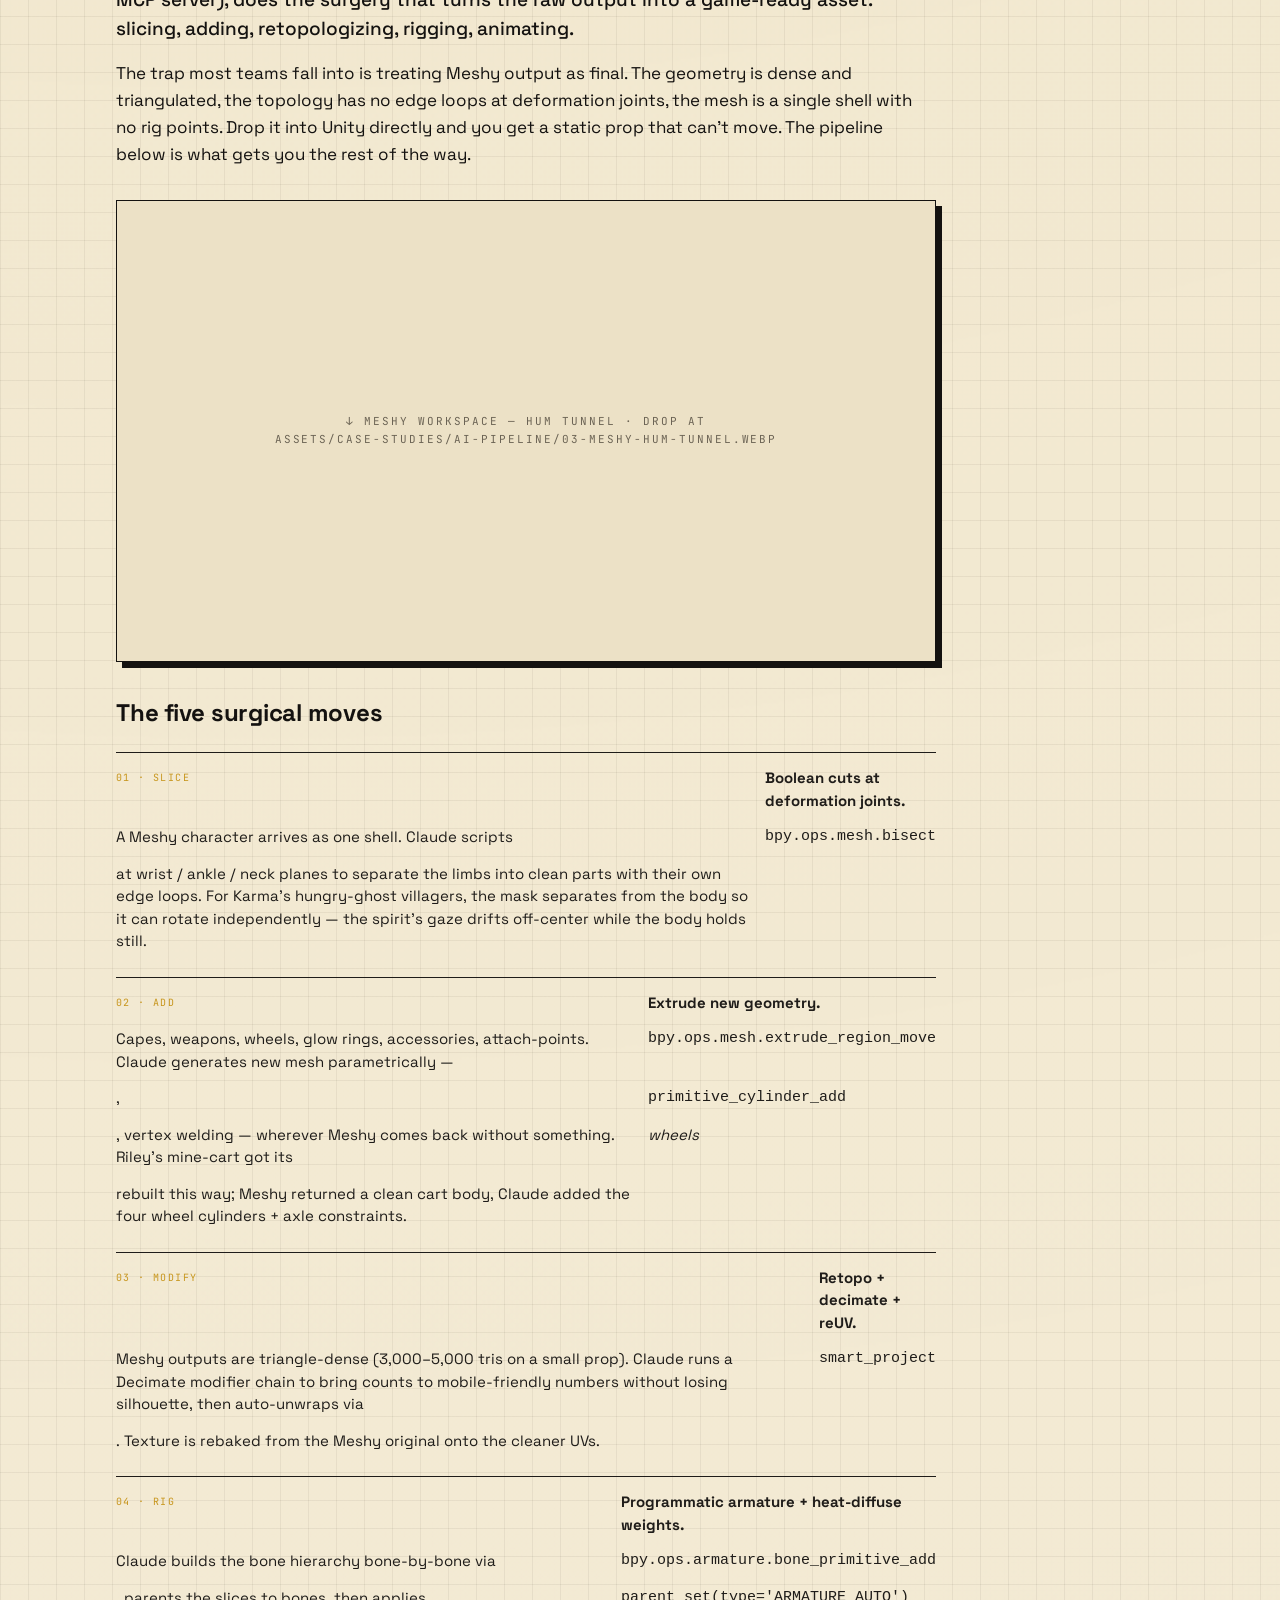
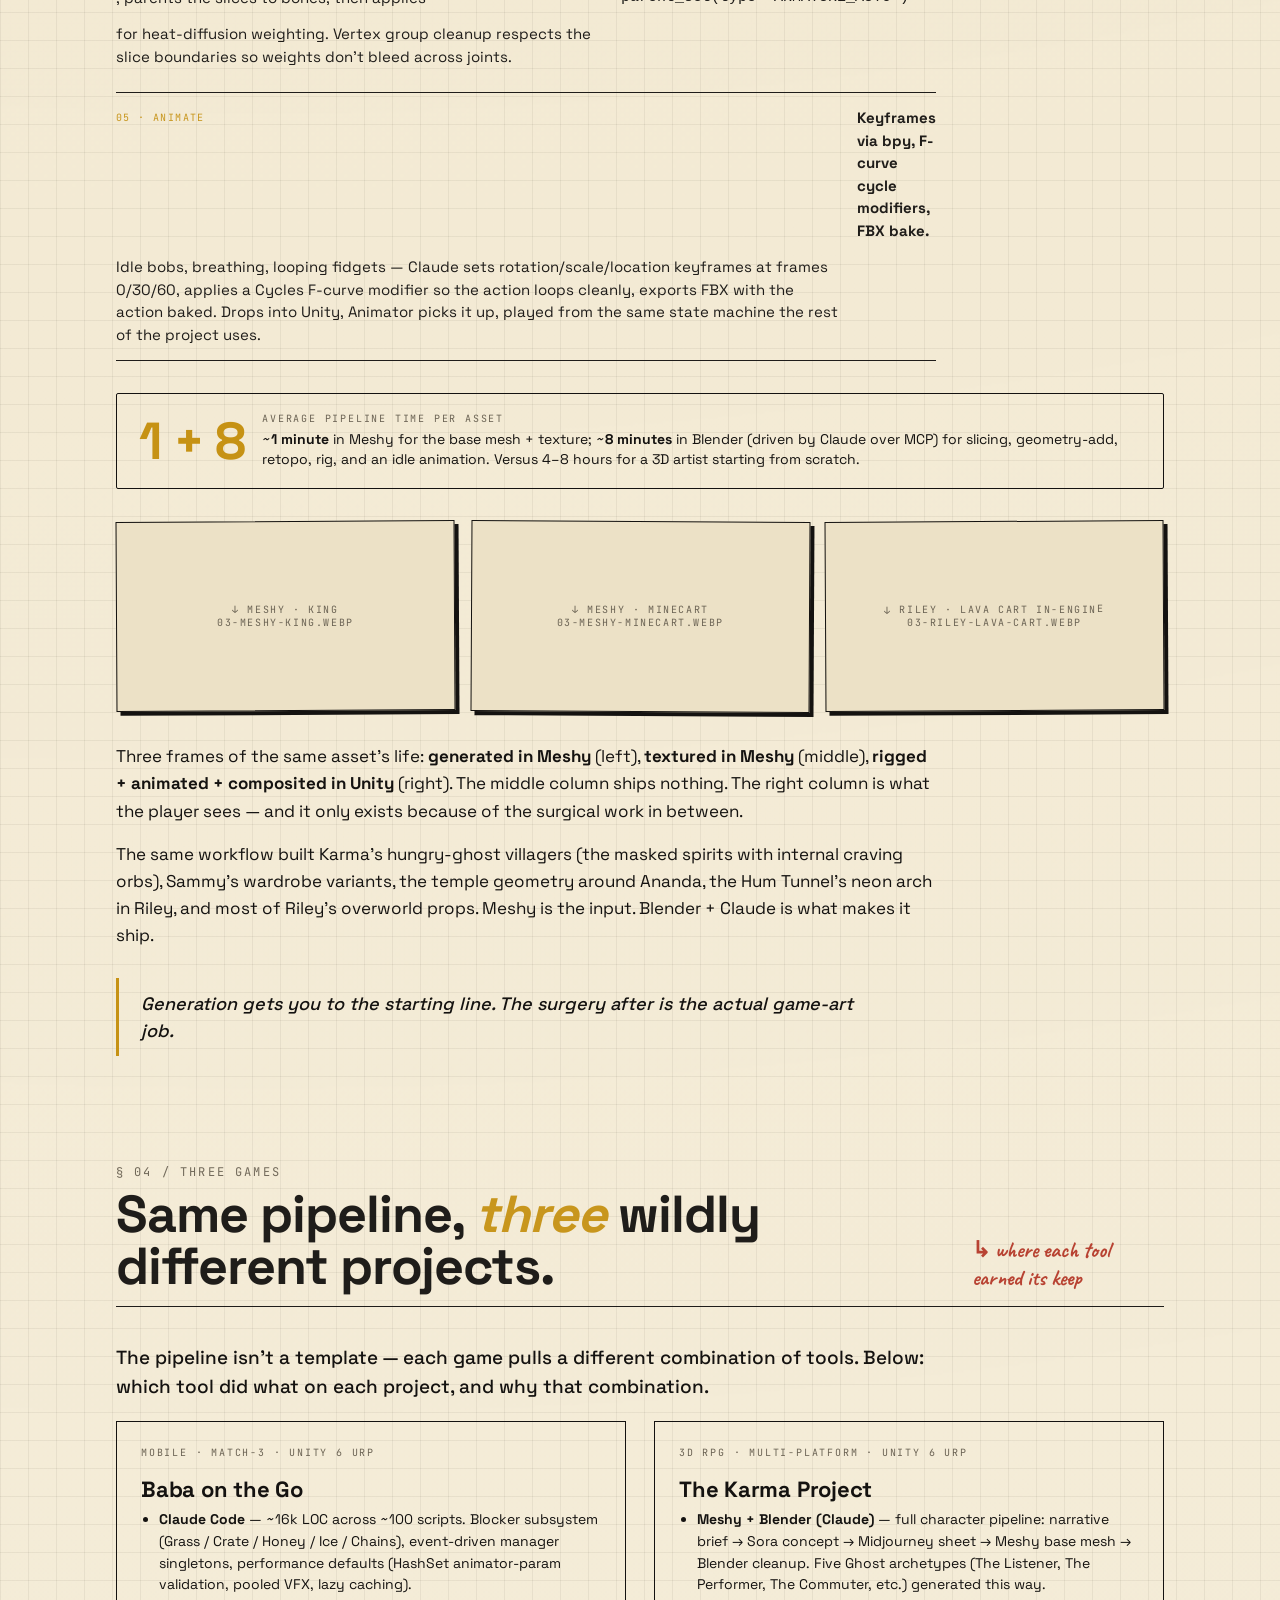
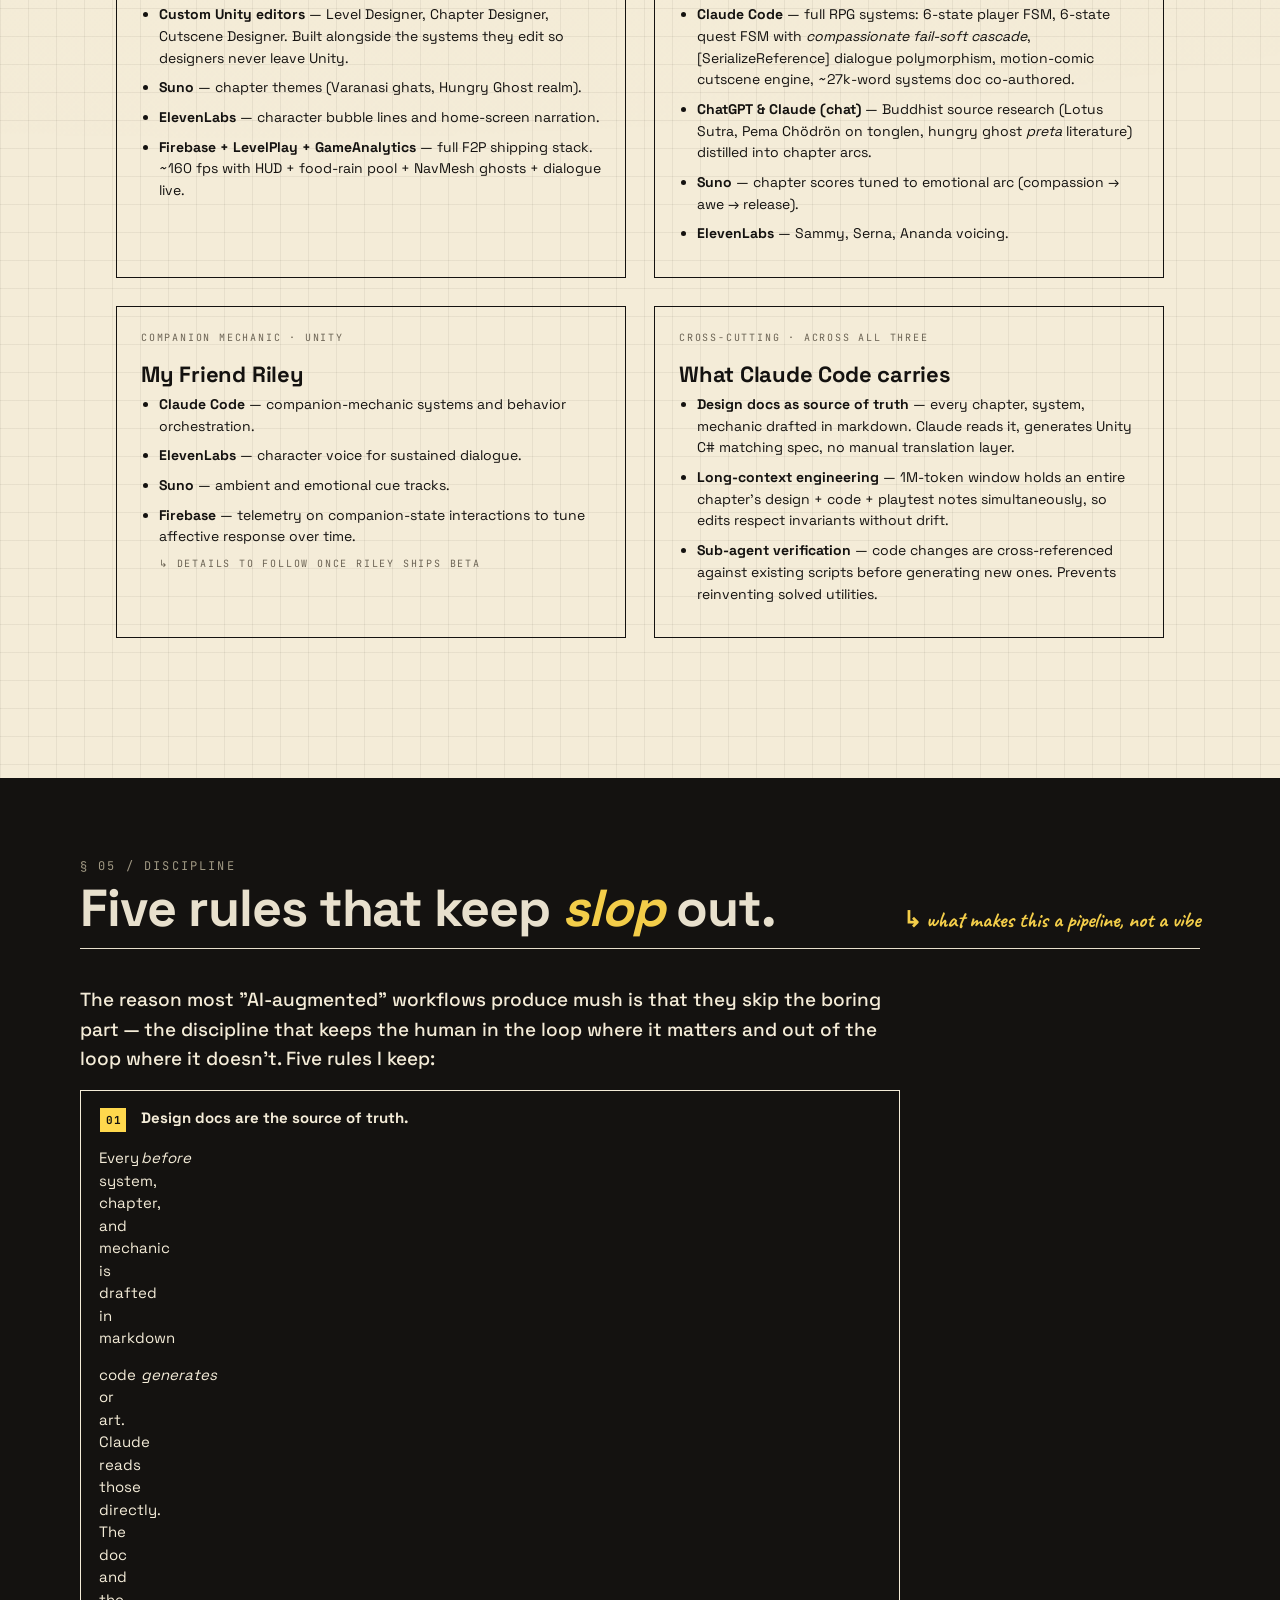
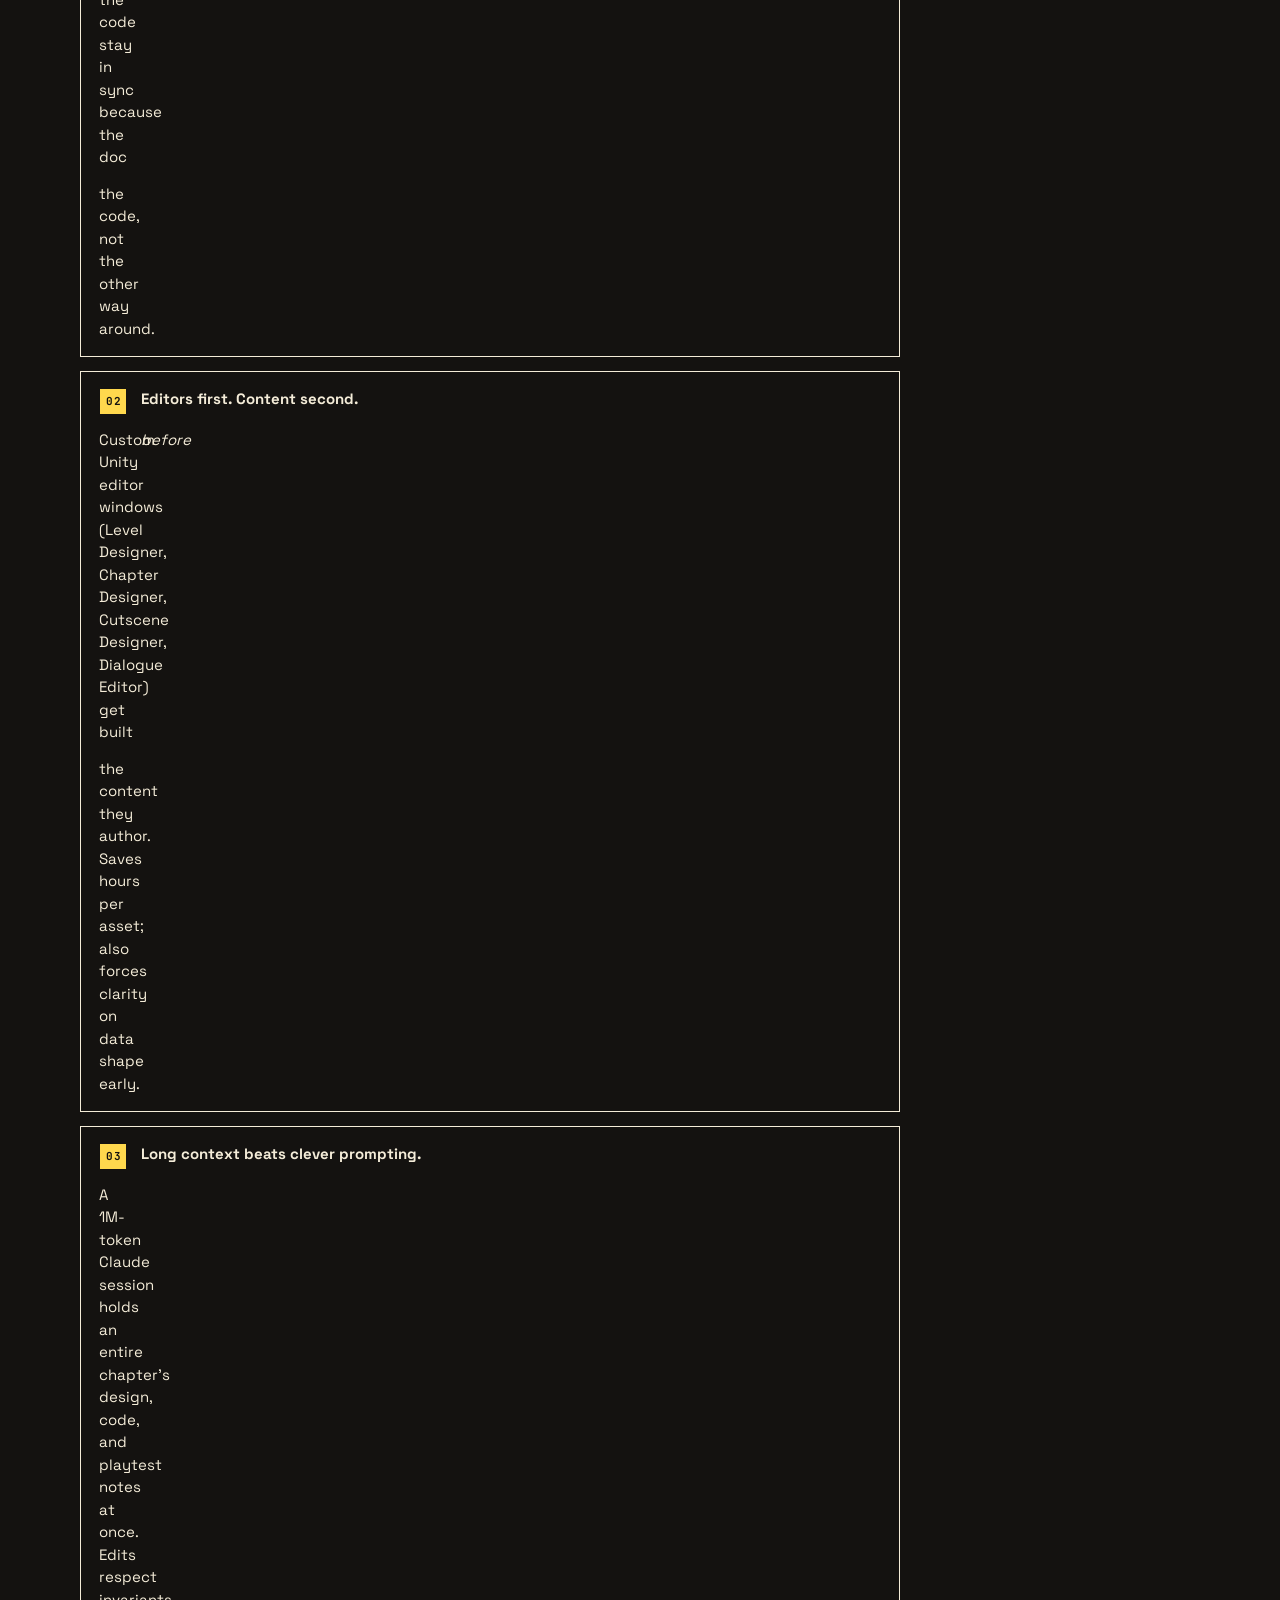
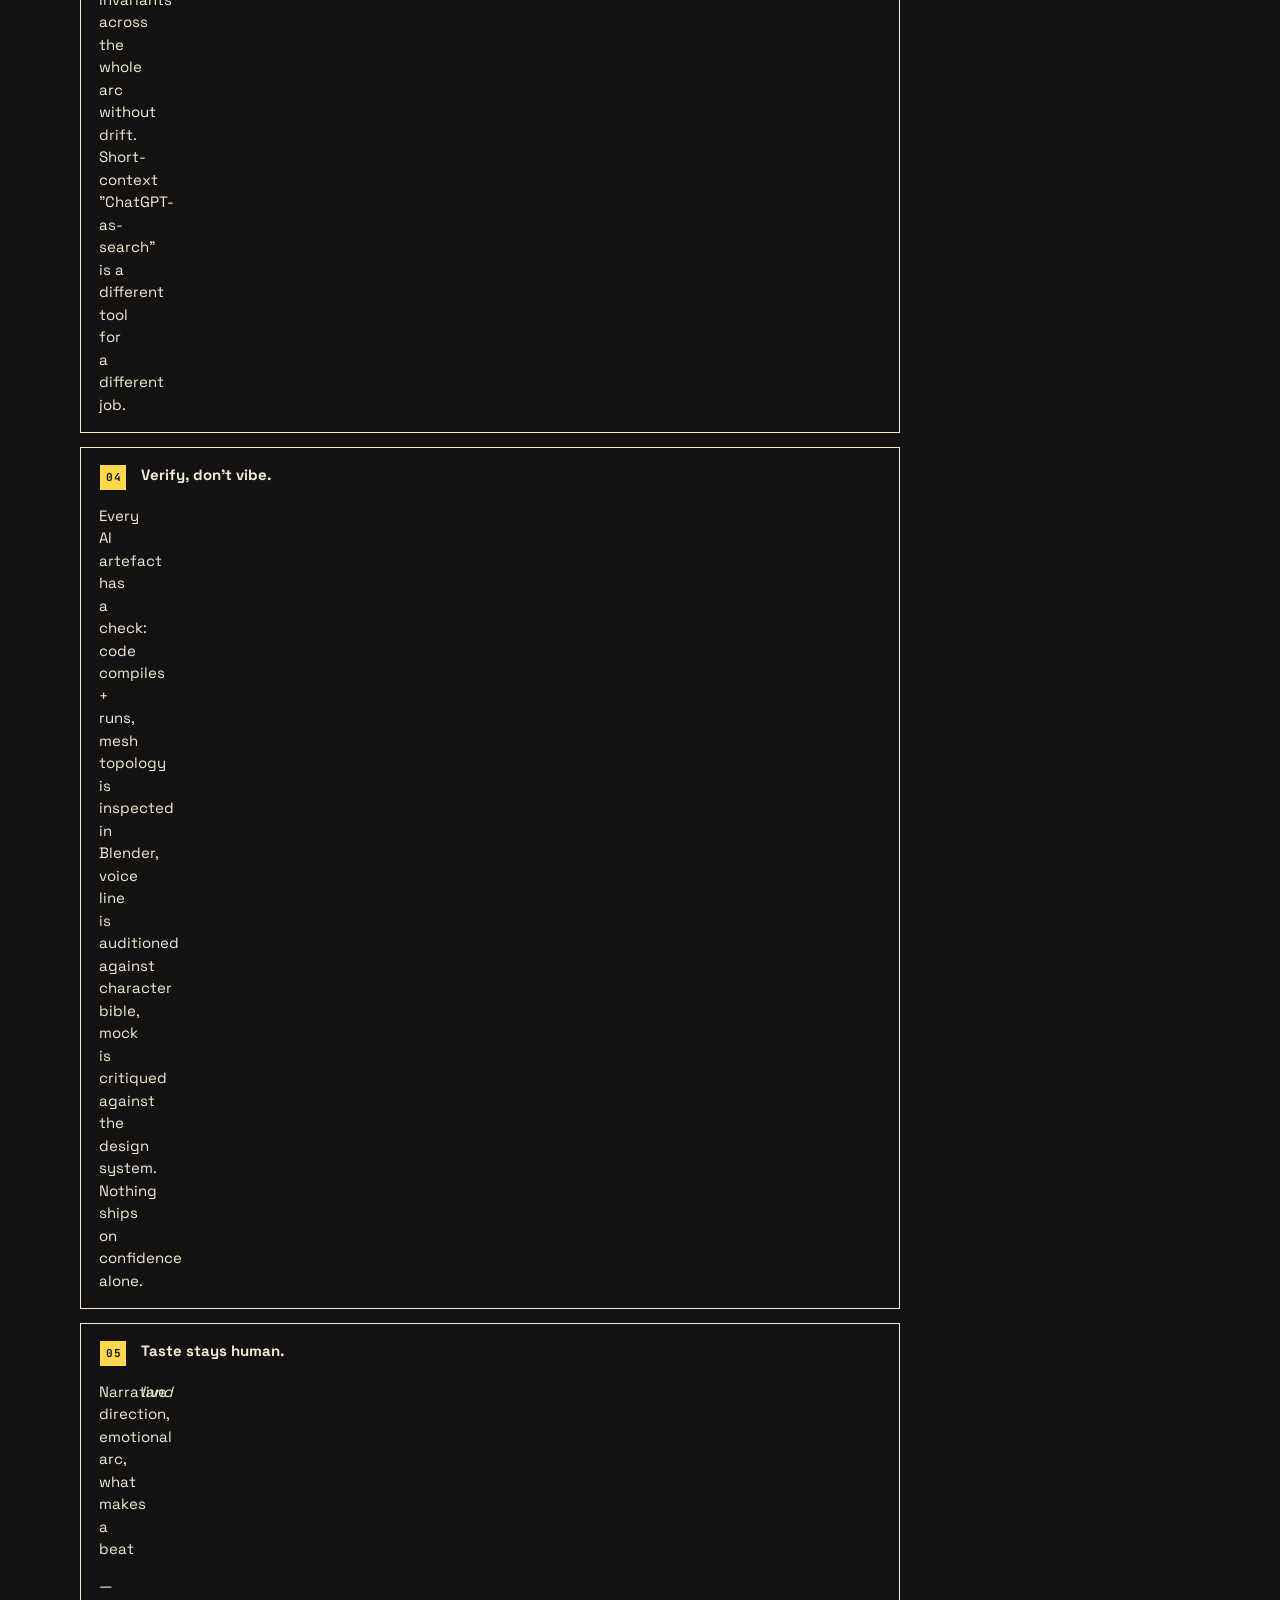
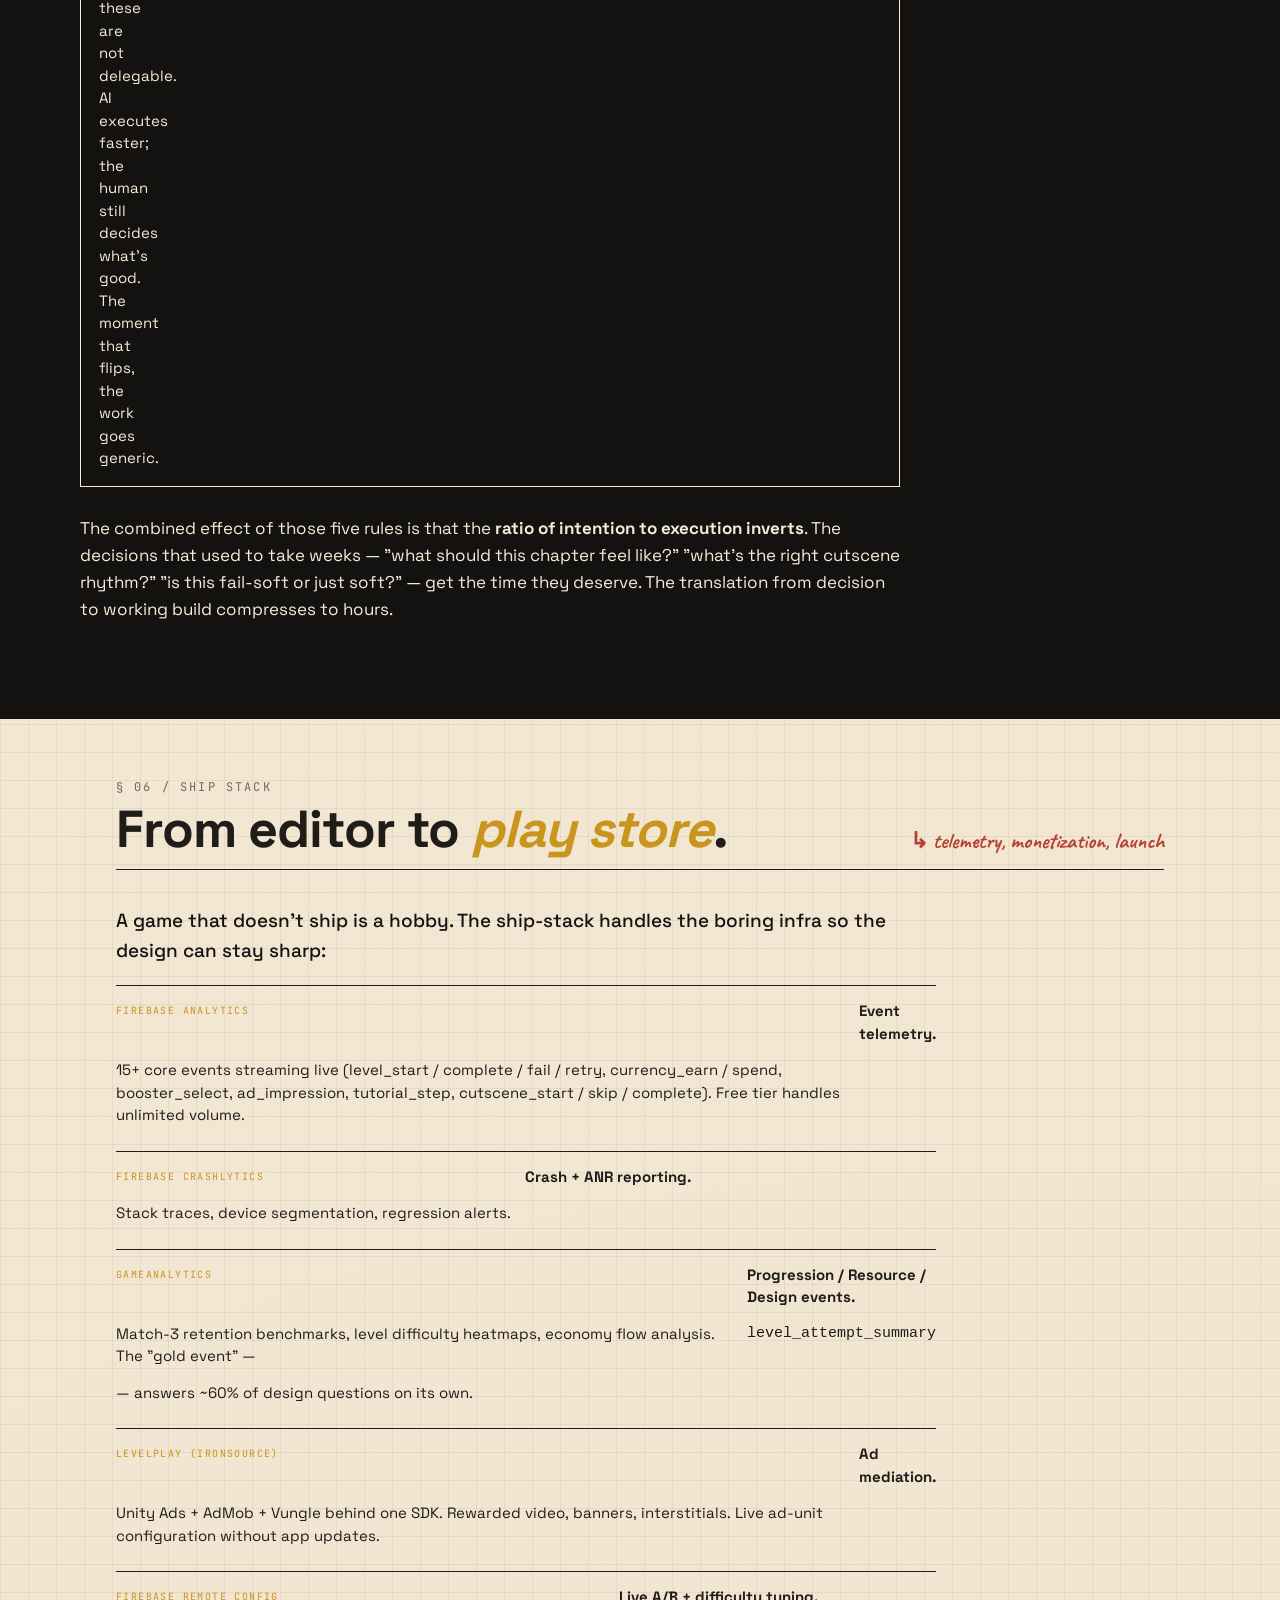
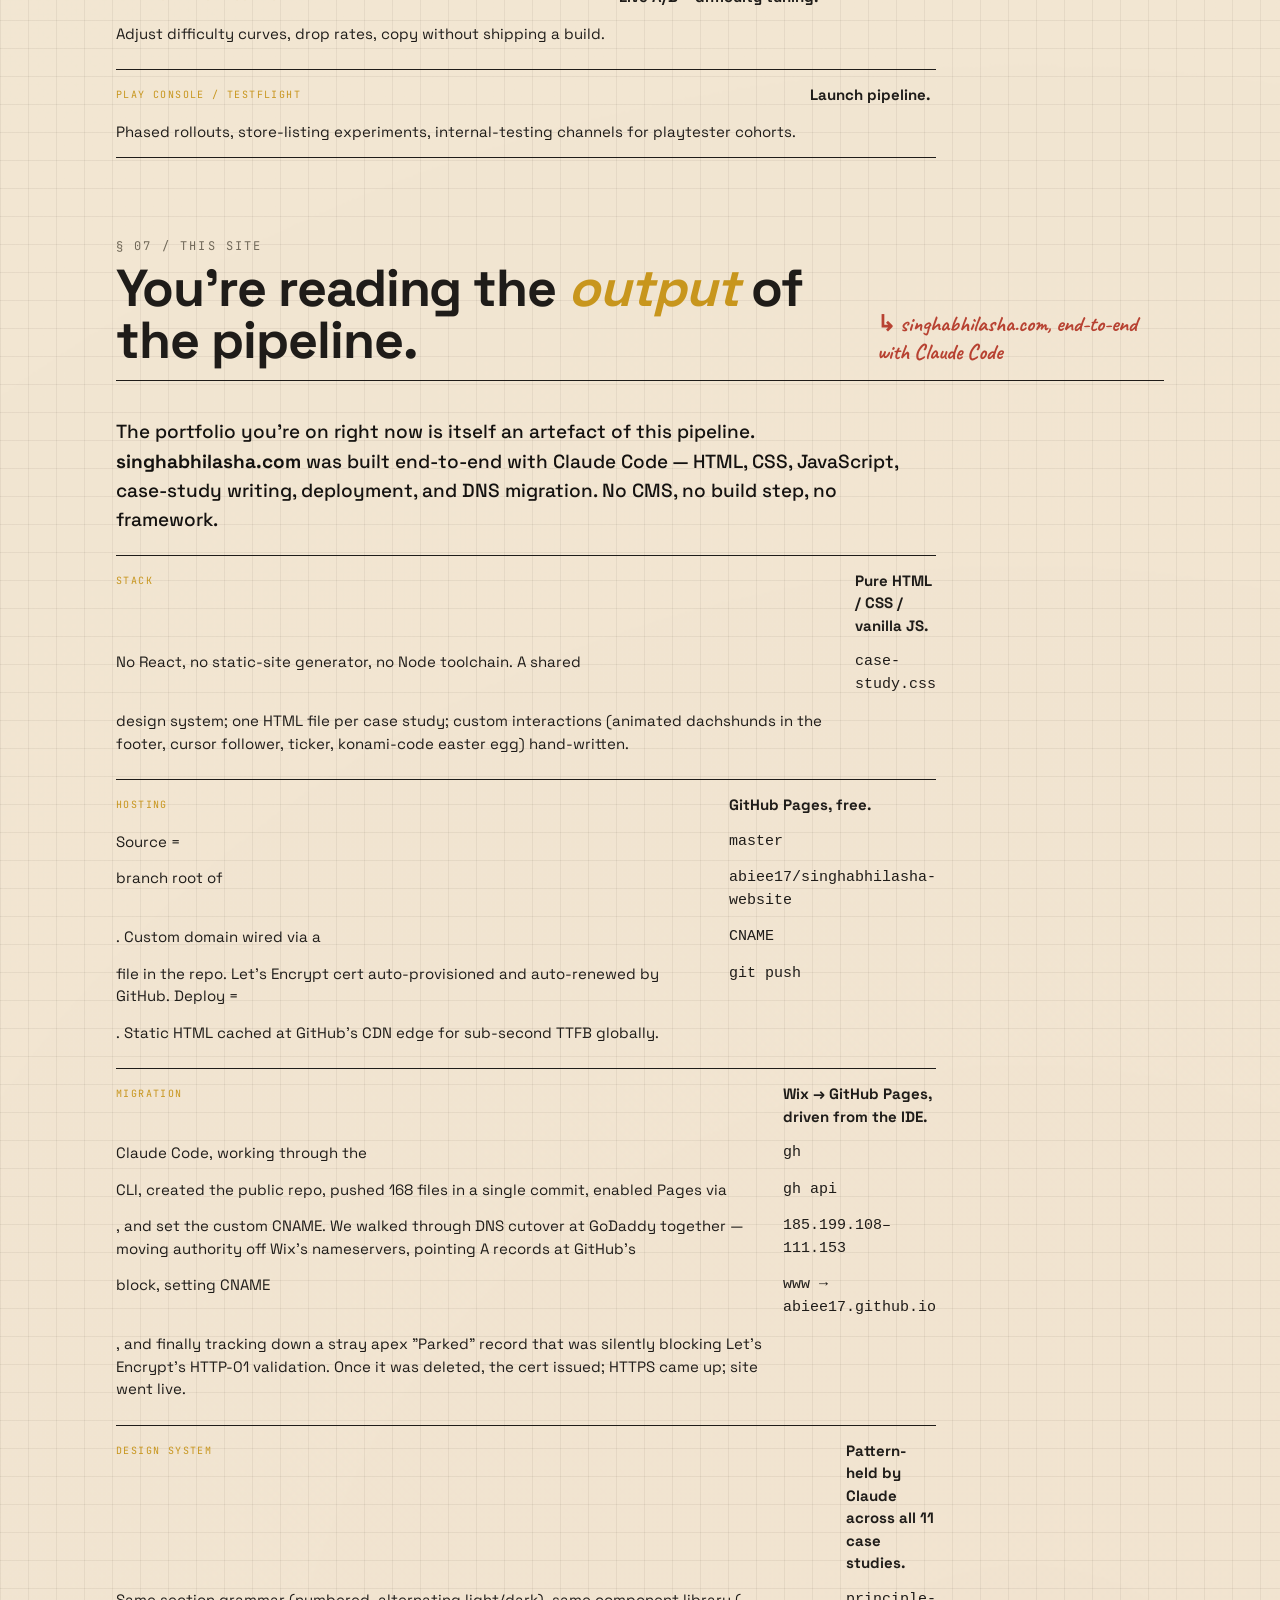
==== commit 031fcf3e: "Fix broken image references in AI pipeline case study Replaced 5 broken <img> tags (paths point to f" ====
--- a/case-studies/ai-native-pipeline.html
+++ b/case-studies/ai-native-pipeline.html
@@ -31,9 +31,8 @@
     <div><dt>Games</dt><dd>The Karma Project · My Friend Riley · Baba on the Go</dd></div>
   </dl>
 
-  <div class="hero-img">
-    <!-- TODO: replace with hero image — e.g. side-by-side of Karma's Serna scene, Baba's chapter map, and Riley -->
-    <img src="../assets/case-studies/ai-pipeline/01.webp" alt="Pipeline hero — three games built with an AI-augmented pipeline">
+  <div class="hero-img" style="display:flex;align-items:center;justify-content:center;font-family:'JetBrains Mono',monospace;font-size:11px;letter-spacing:.18em;text-transform:uppercase;color:var(--muted);background:var(--paper-2);text-align:center;padding:24px">
+    ↓ hero · drop screenshot at <br>assets/case-studies/ai-pipeline/01.webp
   </div>
 </header>
 
@@ -101,9 +100,8 @@
 
     <p>The trap most teams fall into is treating Meshy output as final. The geometry is dense and triangulated, the topology has no edge loops at deformation joints, the mesh is a single shell with no rig points. Drop it into Unity directly and you get a static prop that can't move. The pipeline below is what gets you the rest of the way.</p>
 
-    <div class="wide-mock">
-      <!-- TODO: Meshy interface screenshot — Hum Tunnel Neon Candy Arch (showing Meshy workspace + variants) -->
-      <img src="../assets/case-studies/ai-pipeline/03-meshy-hum-tunnel.webp" alt="Meshy generating the Hum Tunnel Neon Candy Arch — base mesh + texture variants in the Meshy workspace">
+    <div class="wide-mock" style="aspect-ratio:16/9;display:flex;align-items:center;justify-content:center;font-family:'JetBrains Mono',monospace;font-size:11px;letter-spacing:.18em;text-transform:uppercase;color:var(--muted);text-align:center;padding:24px">
+      ↓ Meshy workspace — Hum Tunnel · drop at <br>assets/case-studies/ai-pipeline/03-meshy-hum-tunnel.webp
     </div>
   </div>
 
@@ -127,17 +125,14 @@
   </div>
 
   <div class="gallery" style="margin-top:32px">
-    <figure>
-      <!-- TODO: Meshy screenshot — King character with green cape (textured generation result) -->
-      <img src="../assets/case-studies/ai-pipeline/03-meshy-king.webp" alt="Meshy textured generation — caped king character with crown and 'M' belt">
+    <figure style="aspect-ratio:16/9;display:flex;align-items:center;justify-content:center;font-family:'JetBrains Mono',monospace;font-size:10px;letter-spacing:.16em;text-transform:uppercase;color:var(--muted);text-align:center;padding:18px">
+      ↓ Meshy · King<br>03-meshy-king.webp
     </figure>
-    <figure>
-      <!-- TODO: Meshy screenshot — pink/purple mine cart (Riley) -->
-      <img src="../assets/case-studies/ai-pipeline/03-meshy-minecart.webp" alt="Meshy textured generation — Riley's pink-and-purple mine cart with control panel">
+    <figure style="aspect-ratio:16/9;display:flex;align-items:center;justify-content:center;font-family:'JetBrains Mono',monospace;font-size:10px;letter-spacing:.16em;text-transform:uppercase;color:var(--muted);text-align:center;padding:18px">
+      ↓ Meshy · Minecart<br>03-meshy-minecart.webp
     </figure>
-    <figure>
-      <!-- TODO: in-engine screenshot — Riley's mine cart in the lava world (post-Blender + Unity) -->
-      <img src="../assets/case-studies/ai-pipeline/03-riley-lava-cart.webp" alt="In-game — Riley's mine cart riding through the lava world after Blender post-processing">
+    <figure style="aspect-ratio:16/9;display:flex;align-items:center;justify-content:center;font-family:'JetBrains Mono',monospace;font-size:10px;letter-spacing:.16em;text-transform:uppercase;color:var(--muted);text-align:center;padding:18px">
+      ↓ Riley · Lava cart in-engine<br>03-riley-lava-cart.webp
     </figure>
   </div>
 
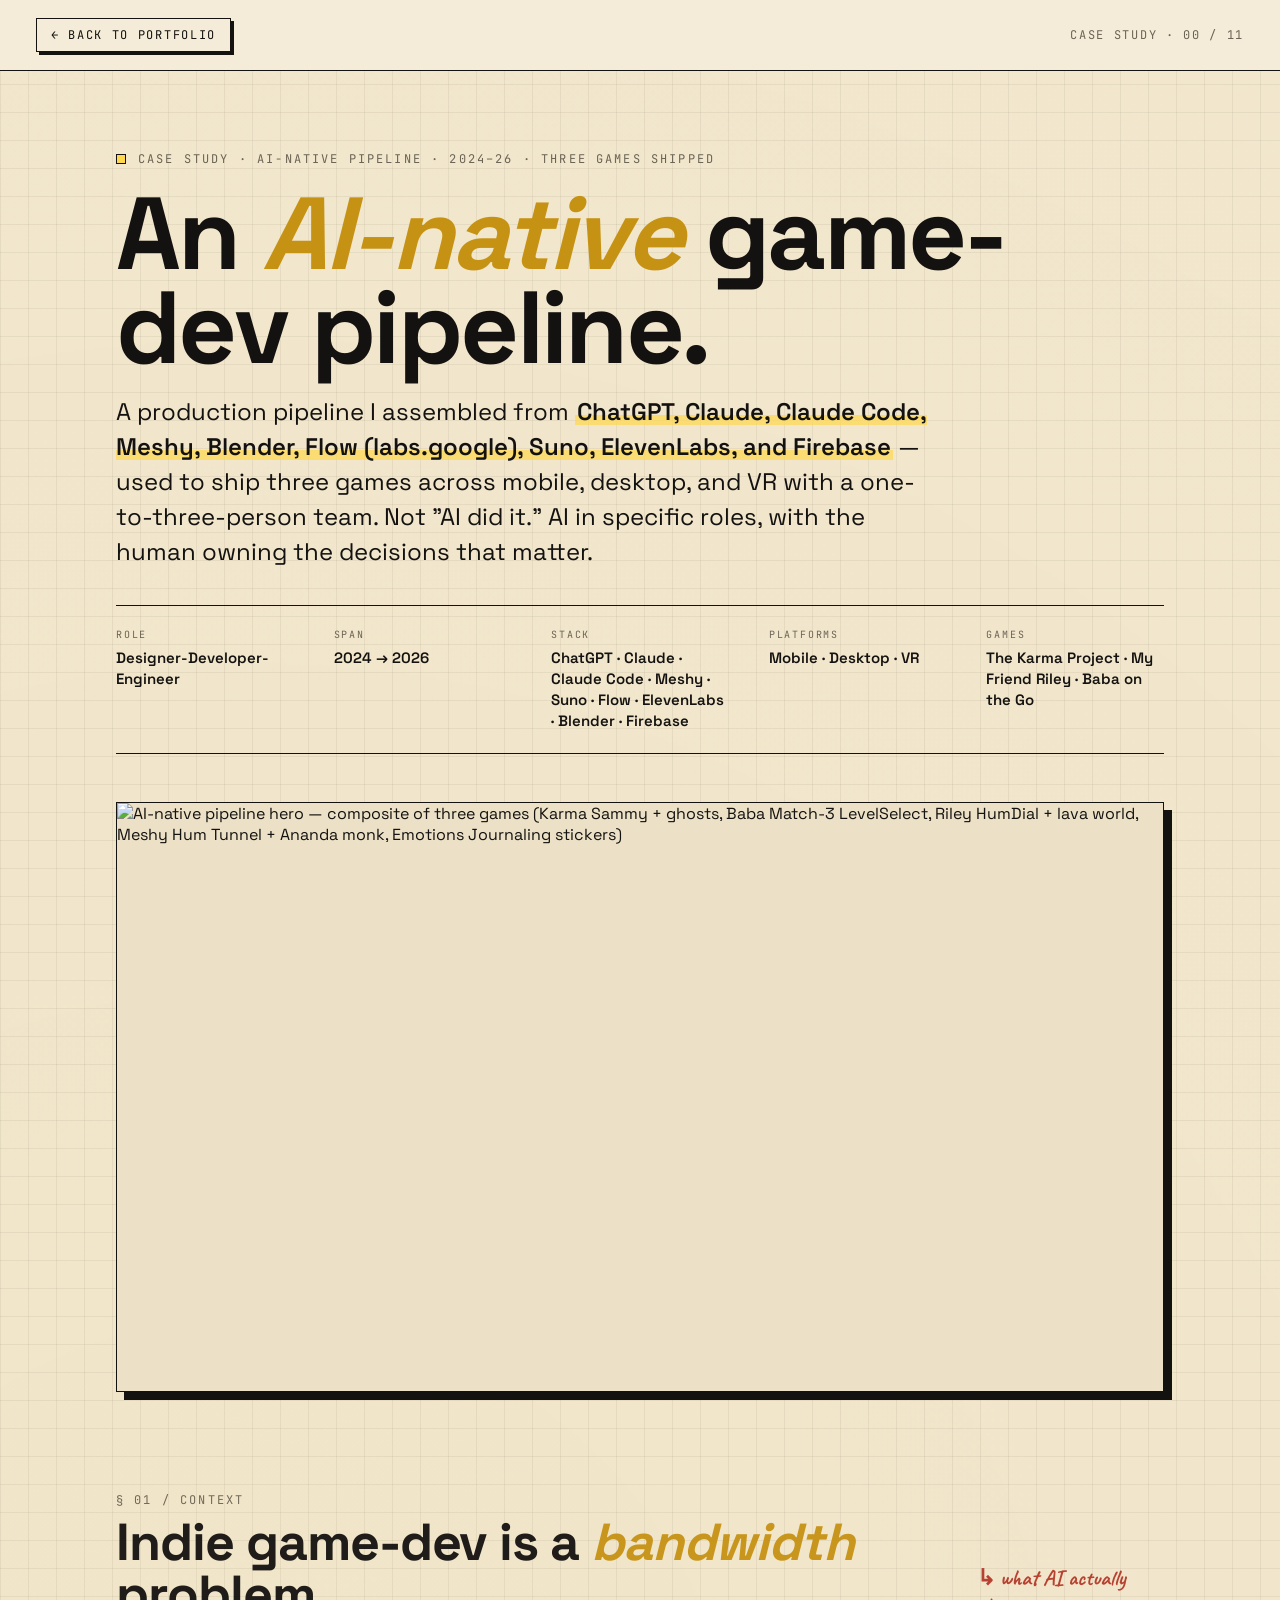
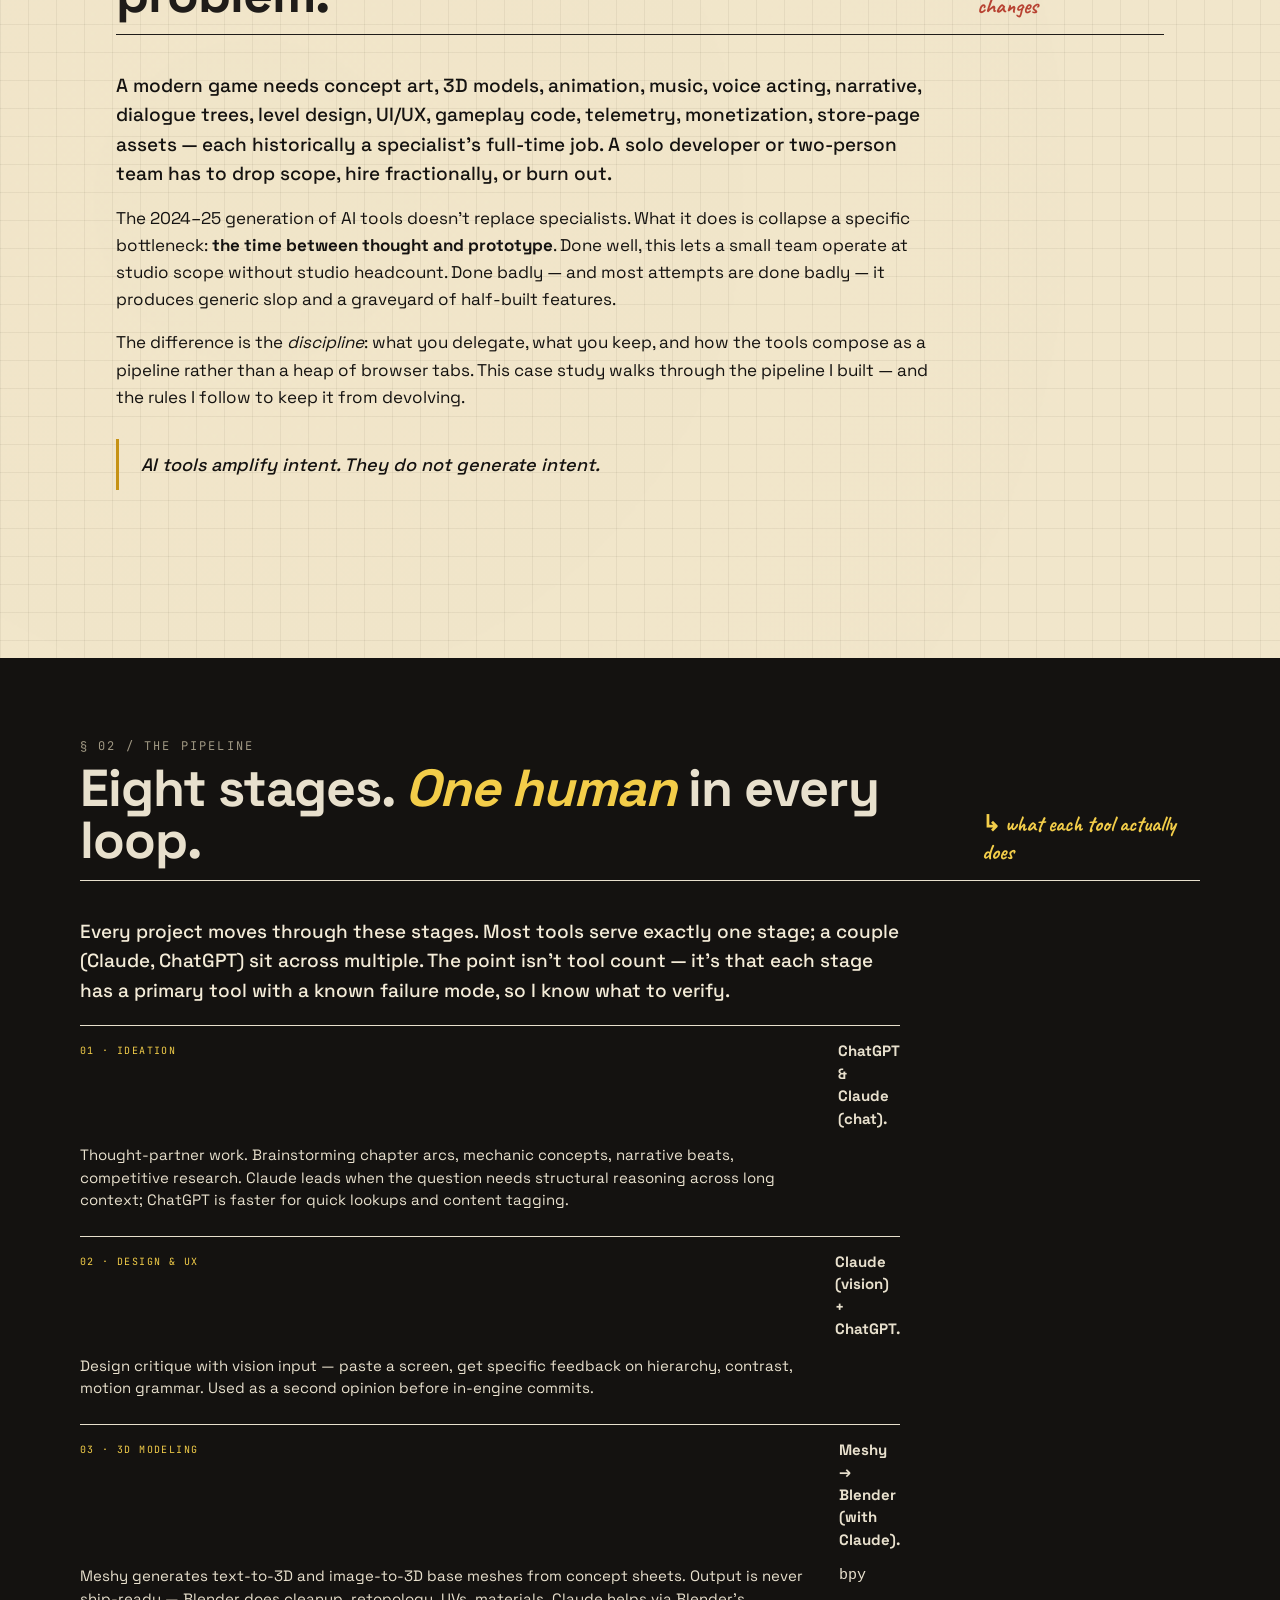
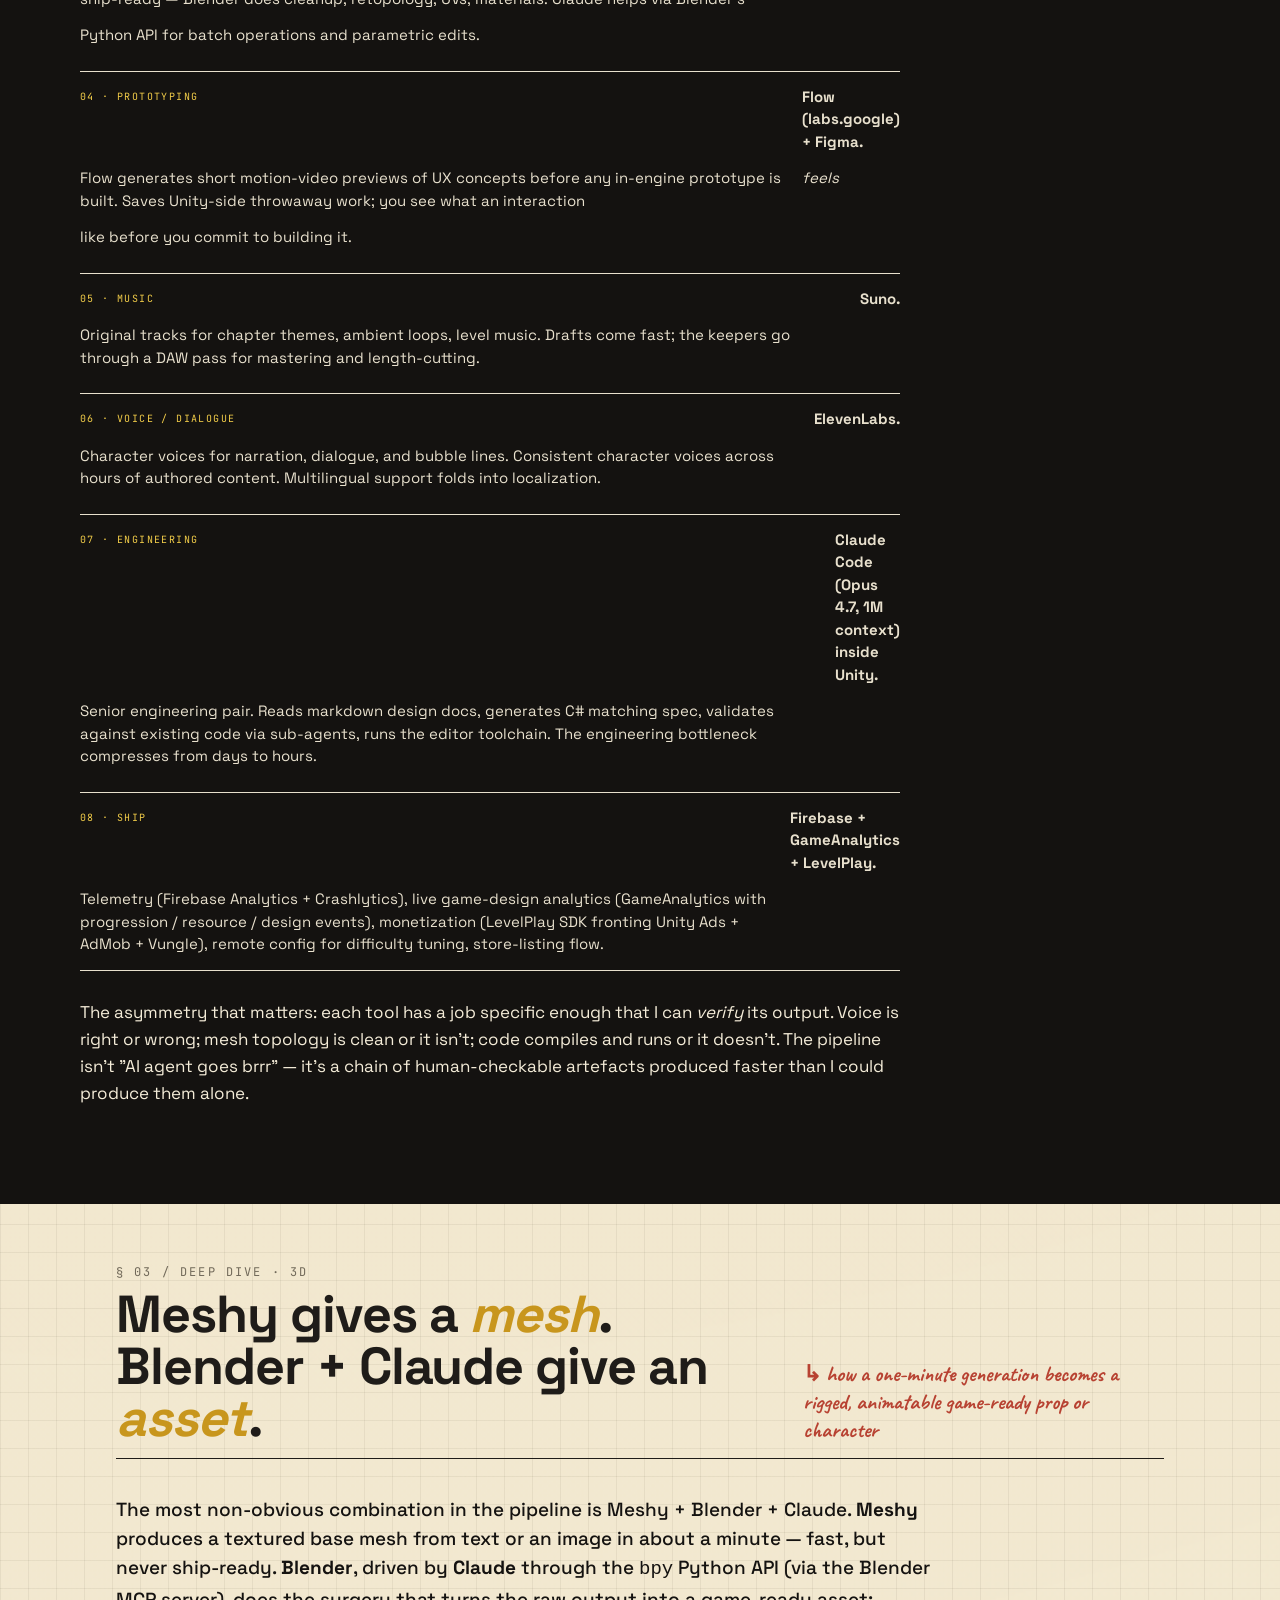
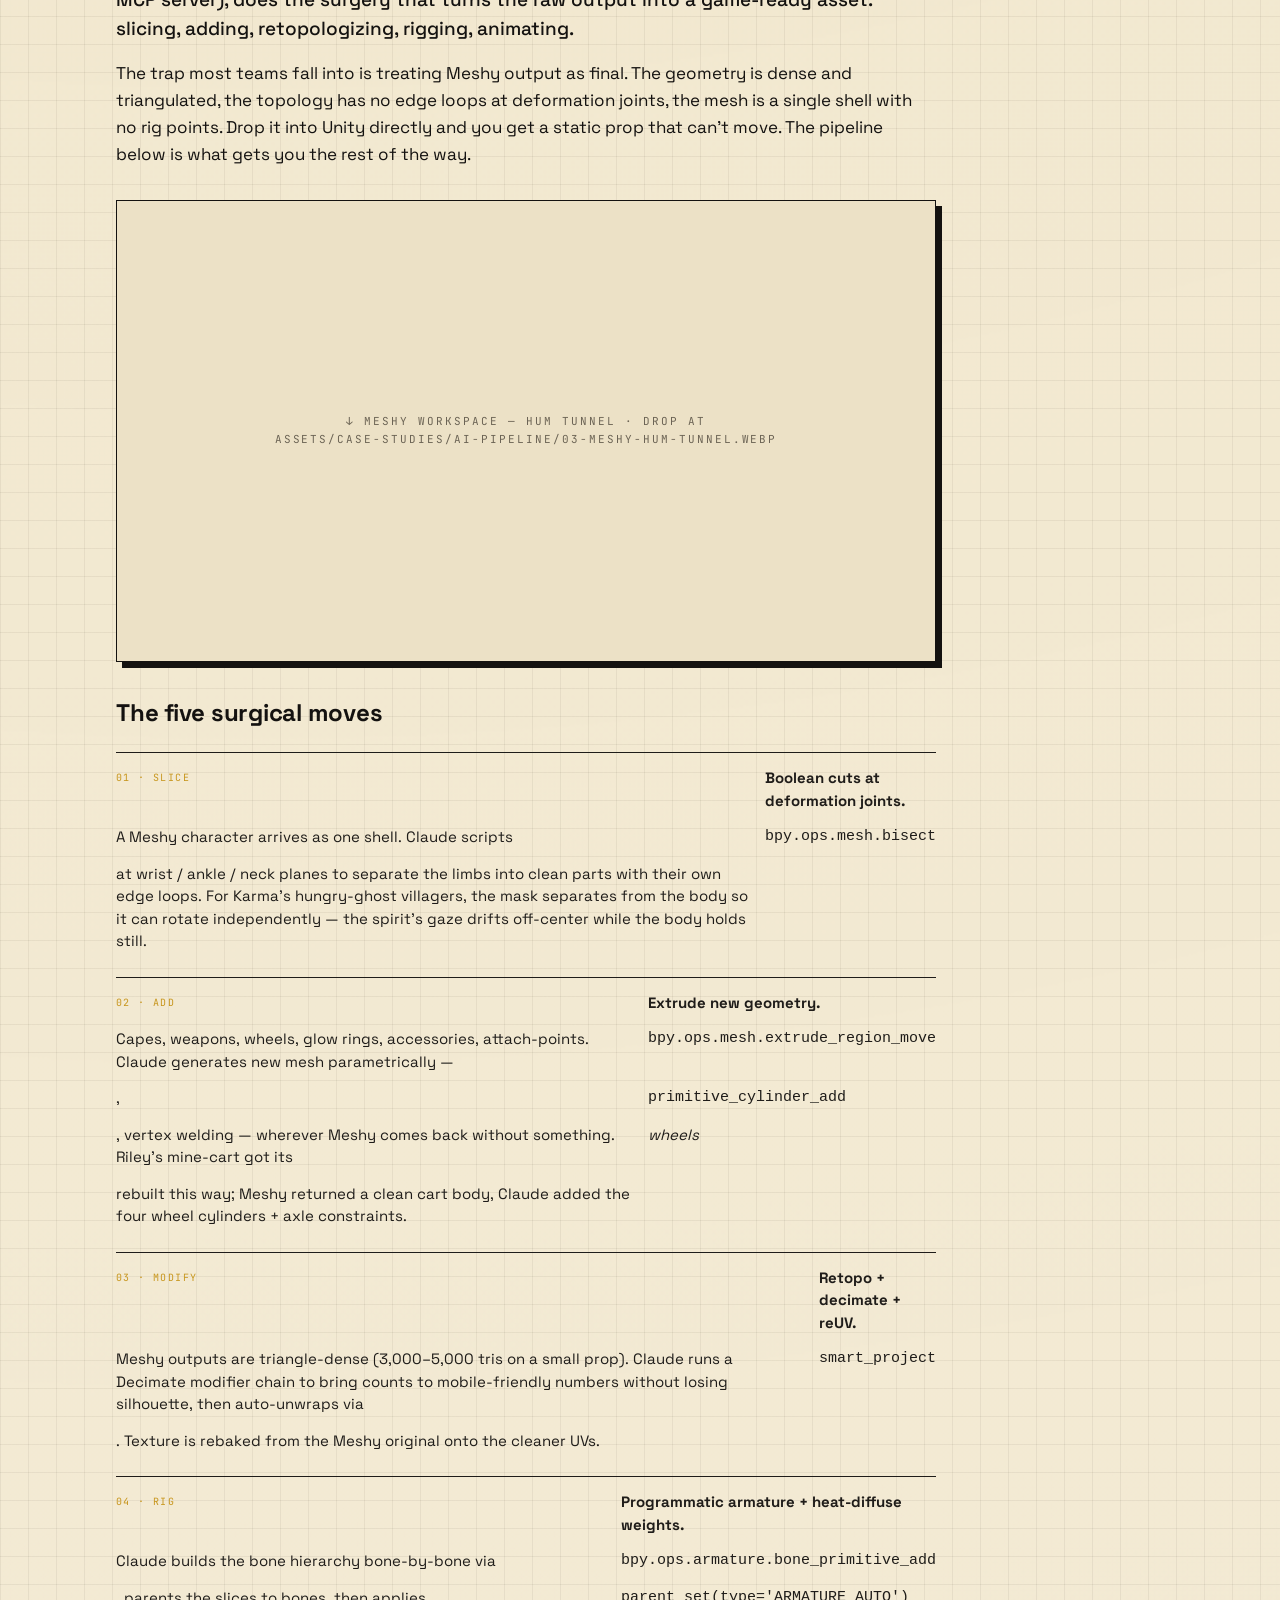
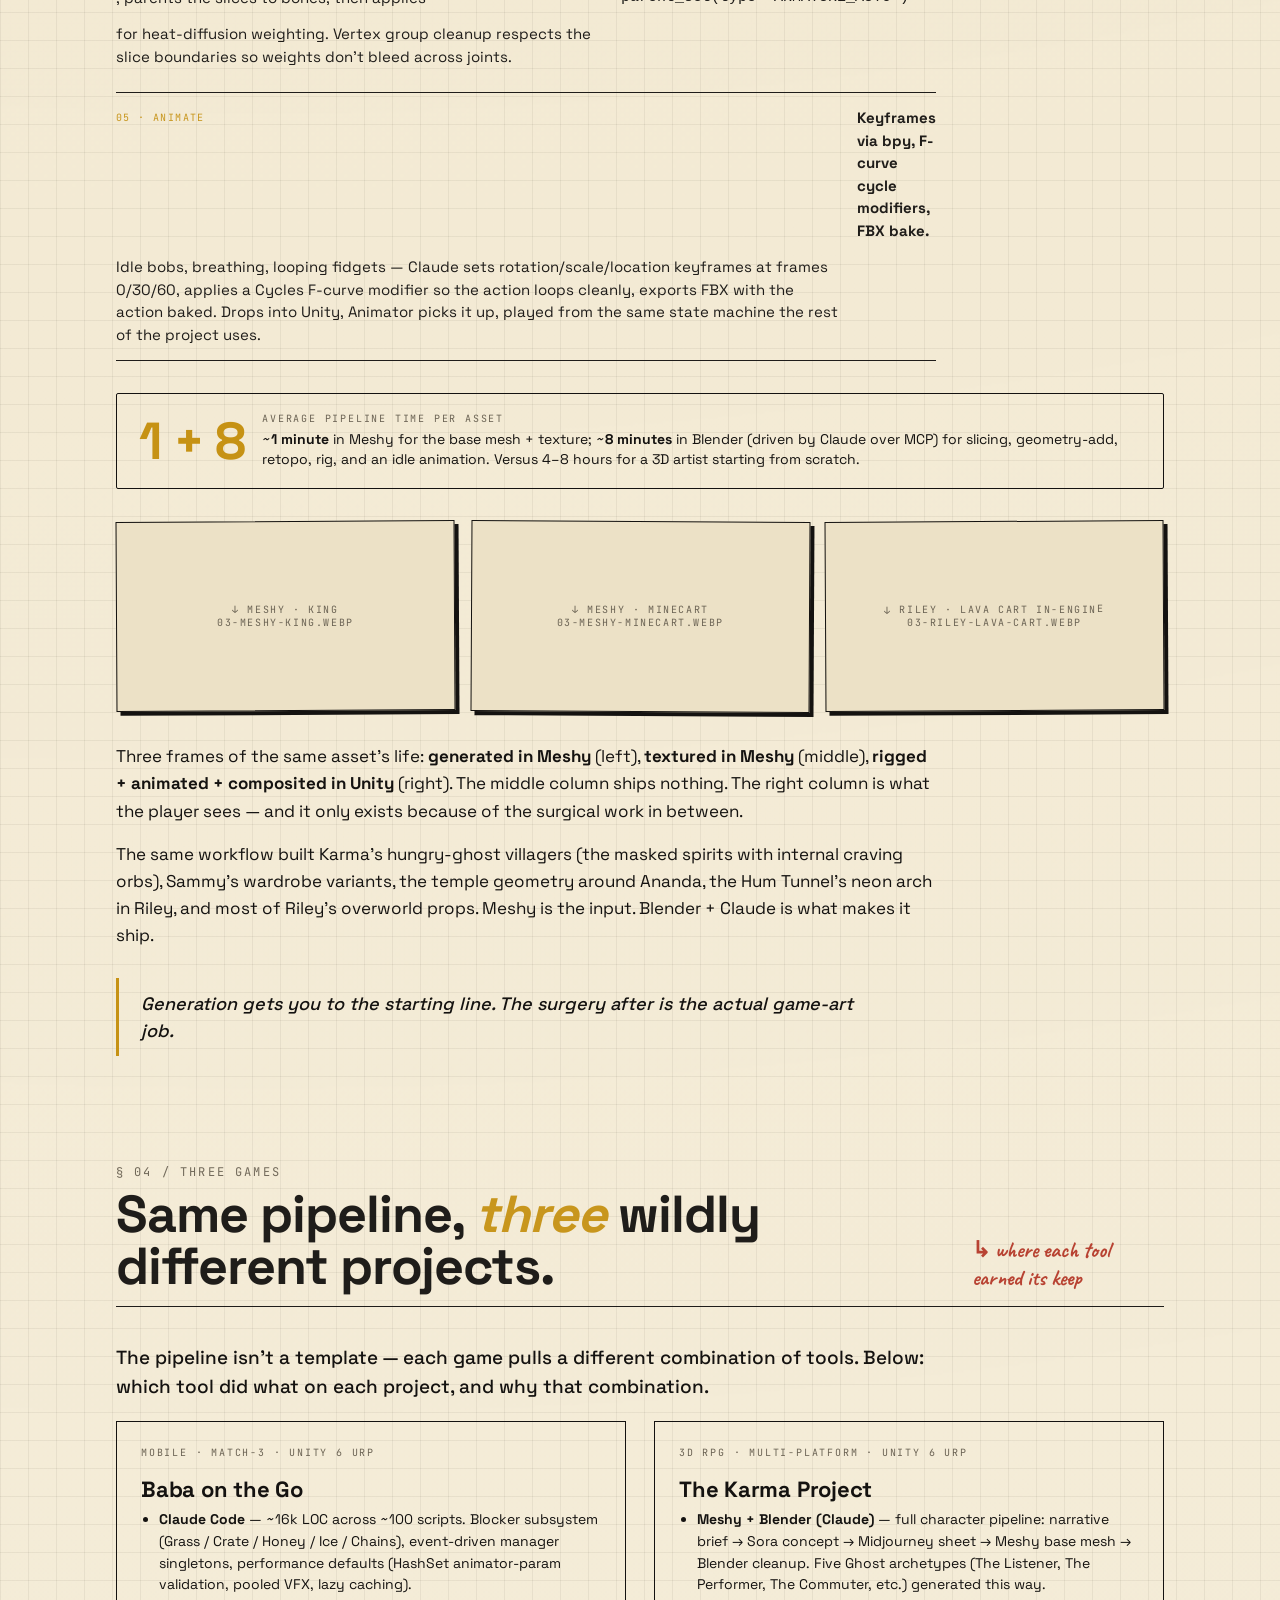
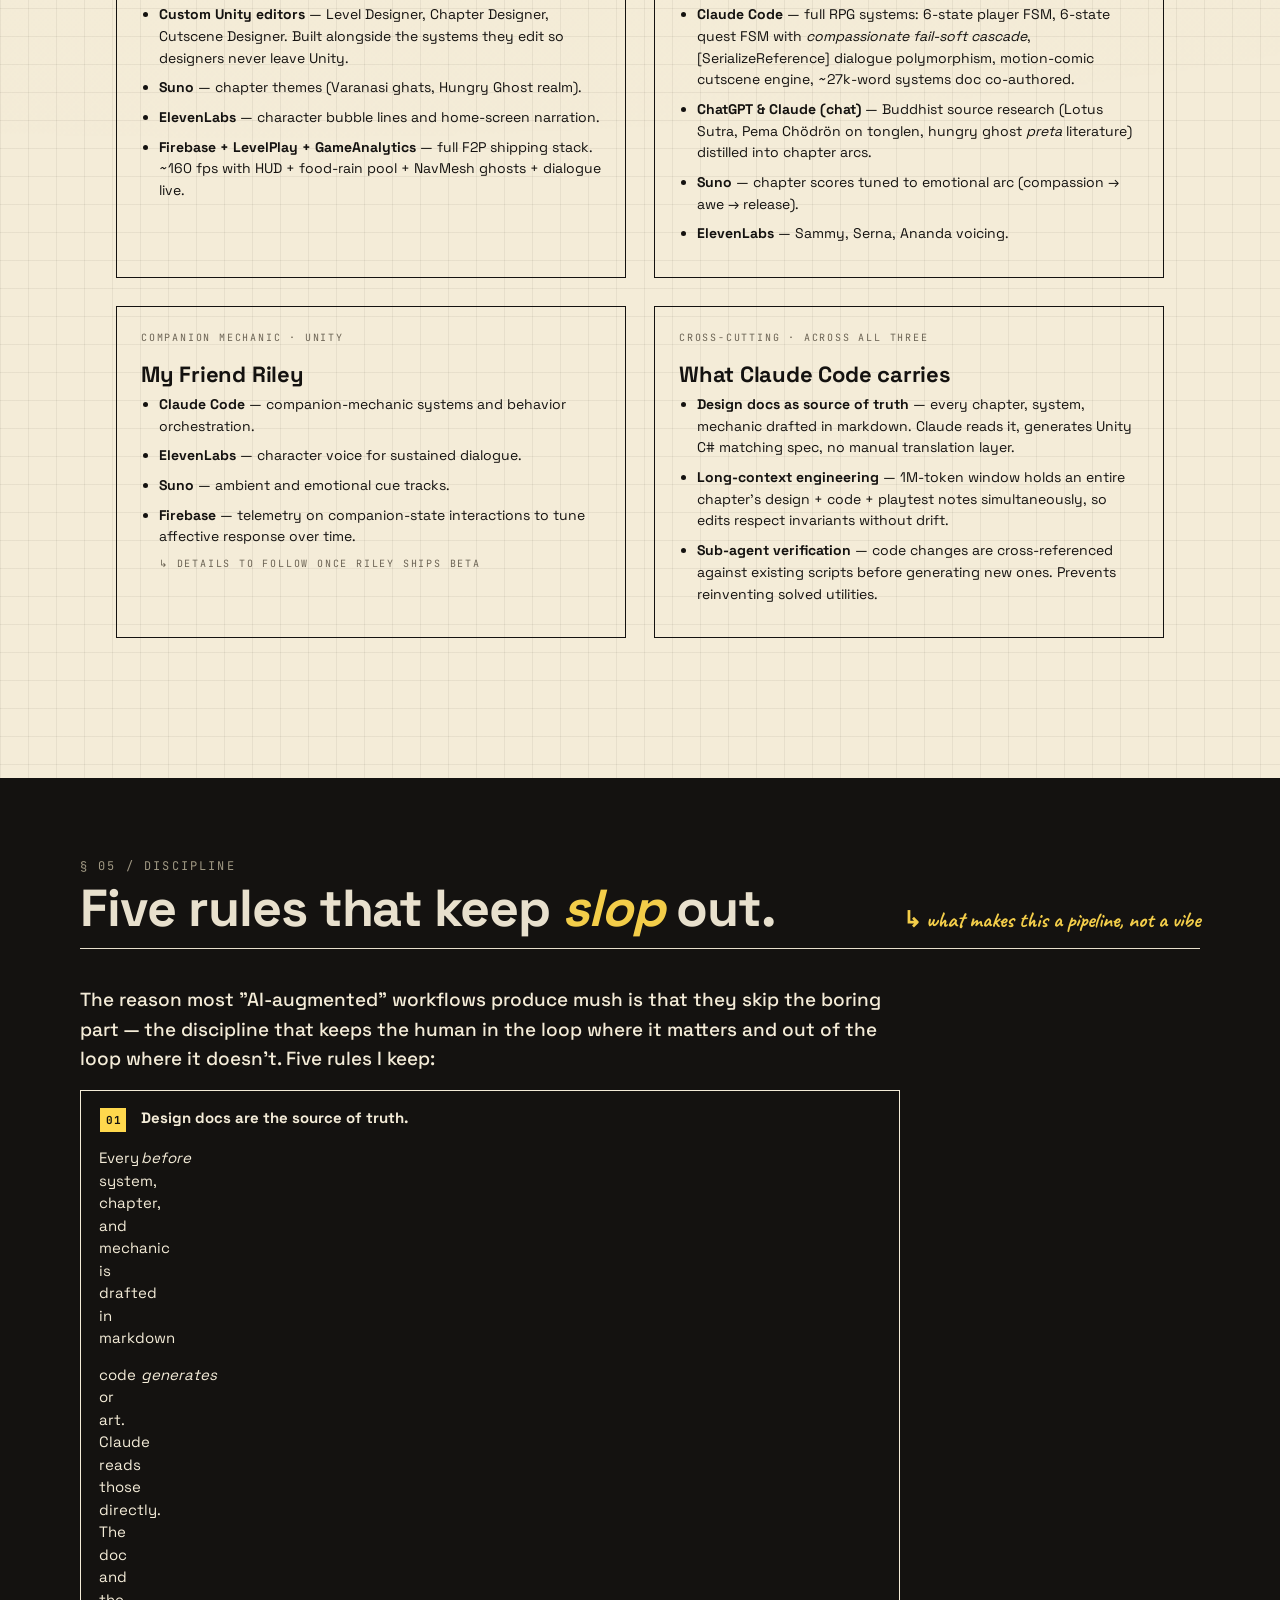
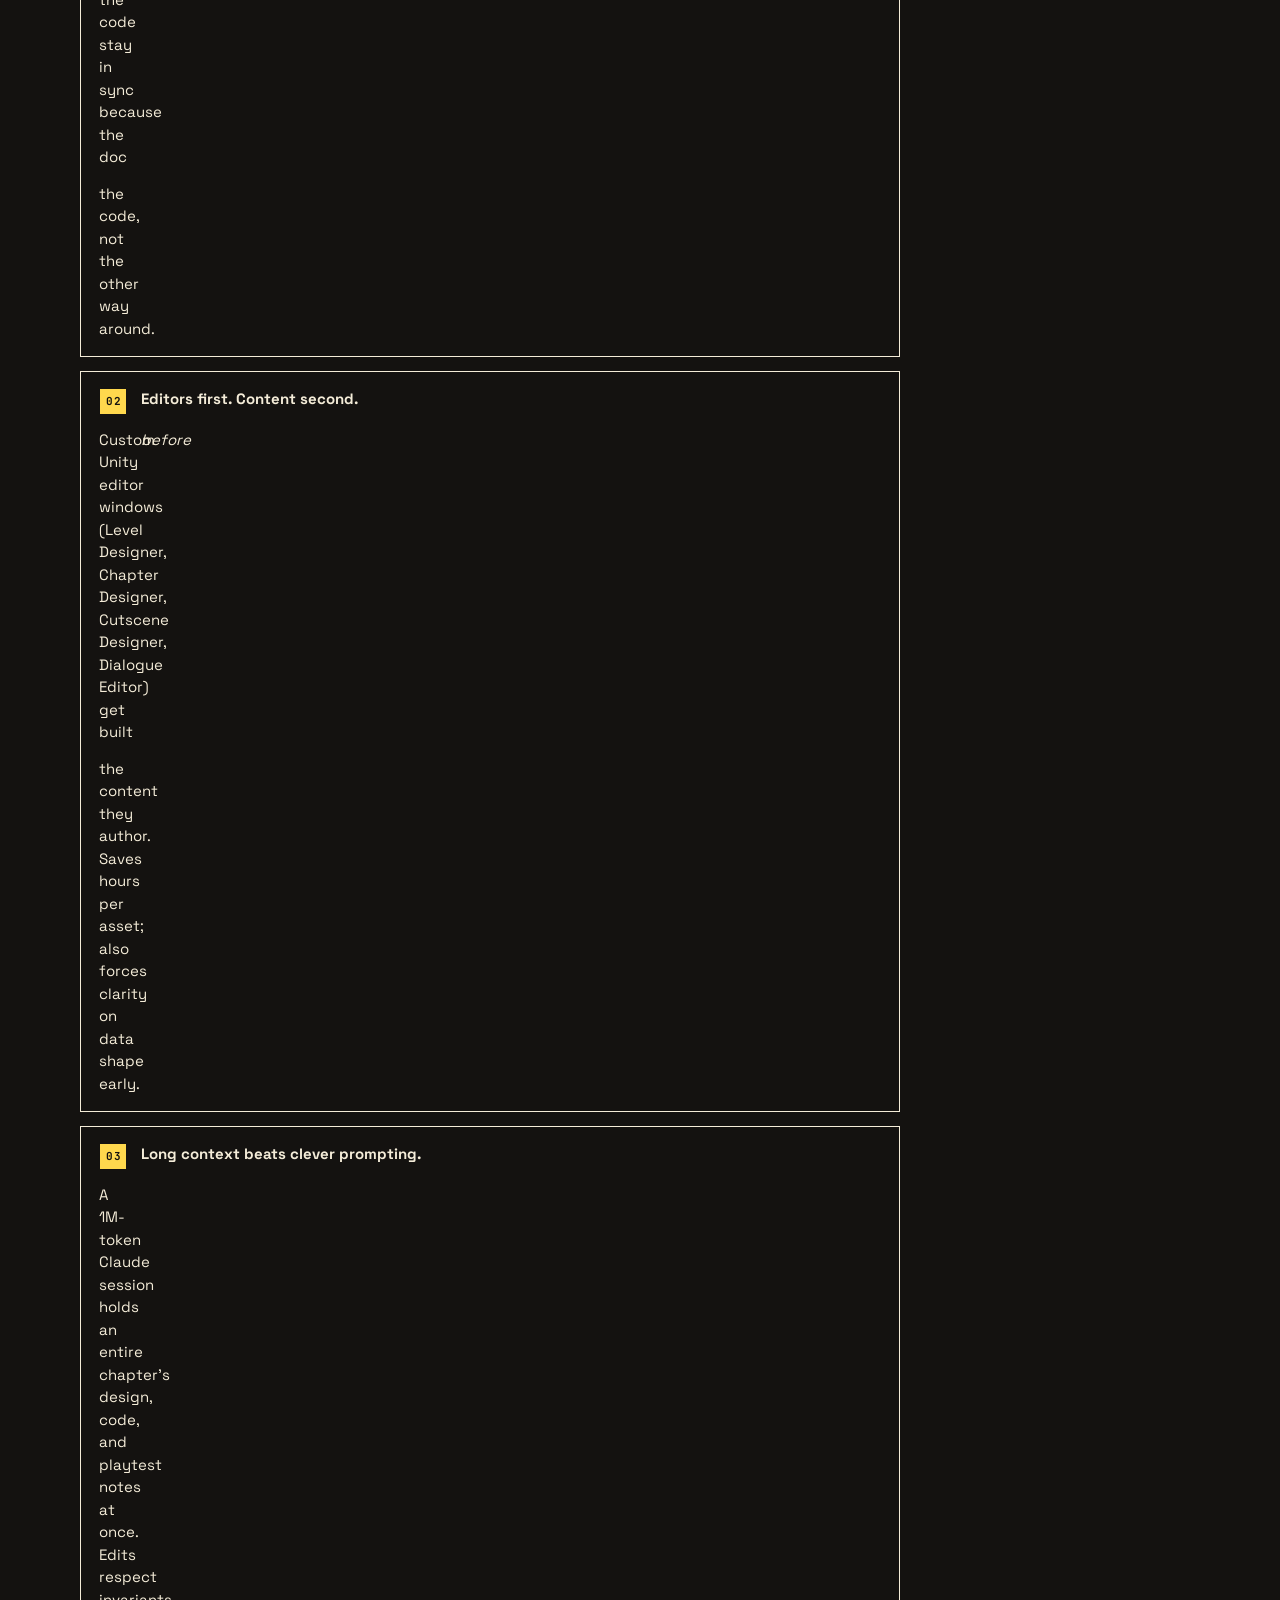
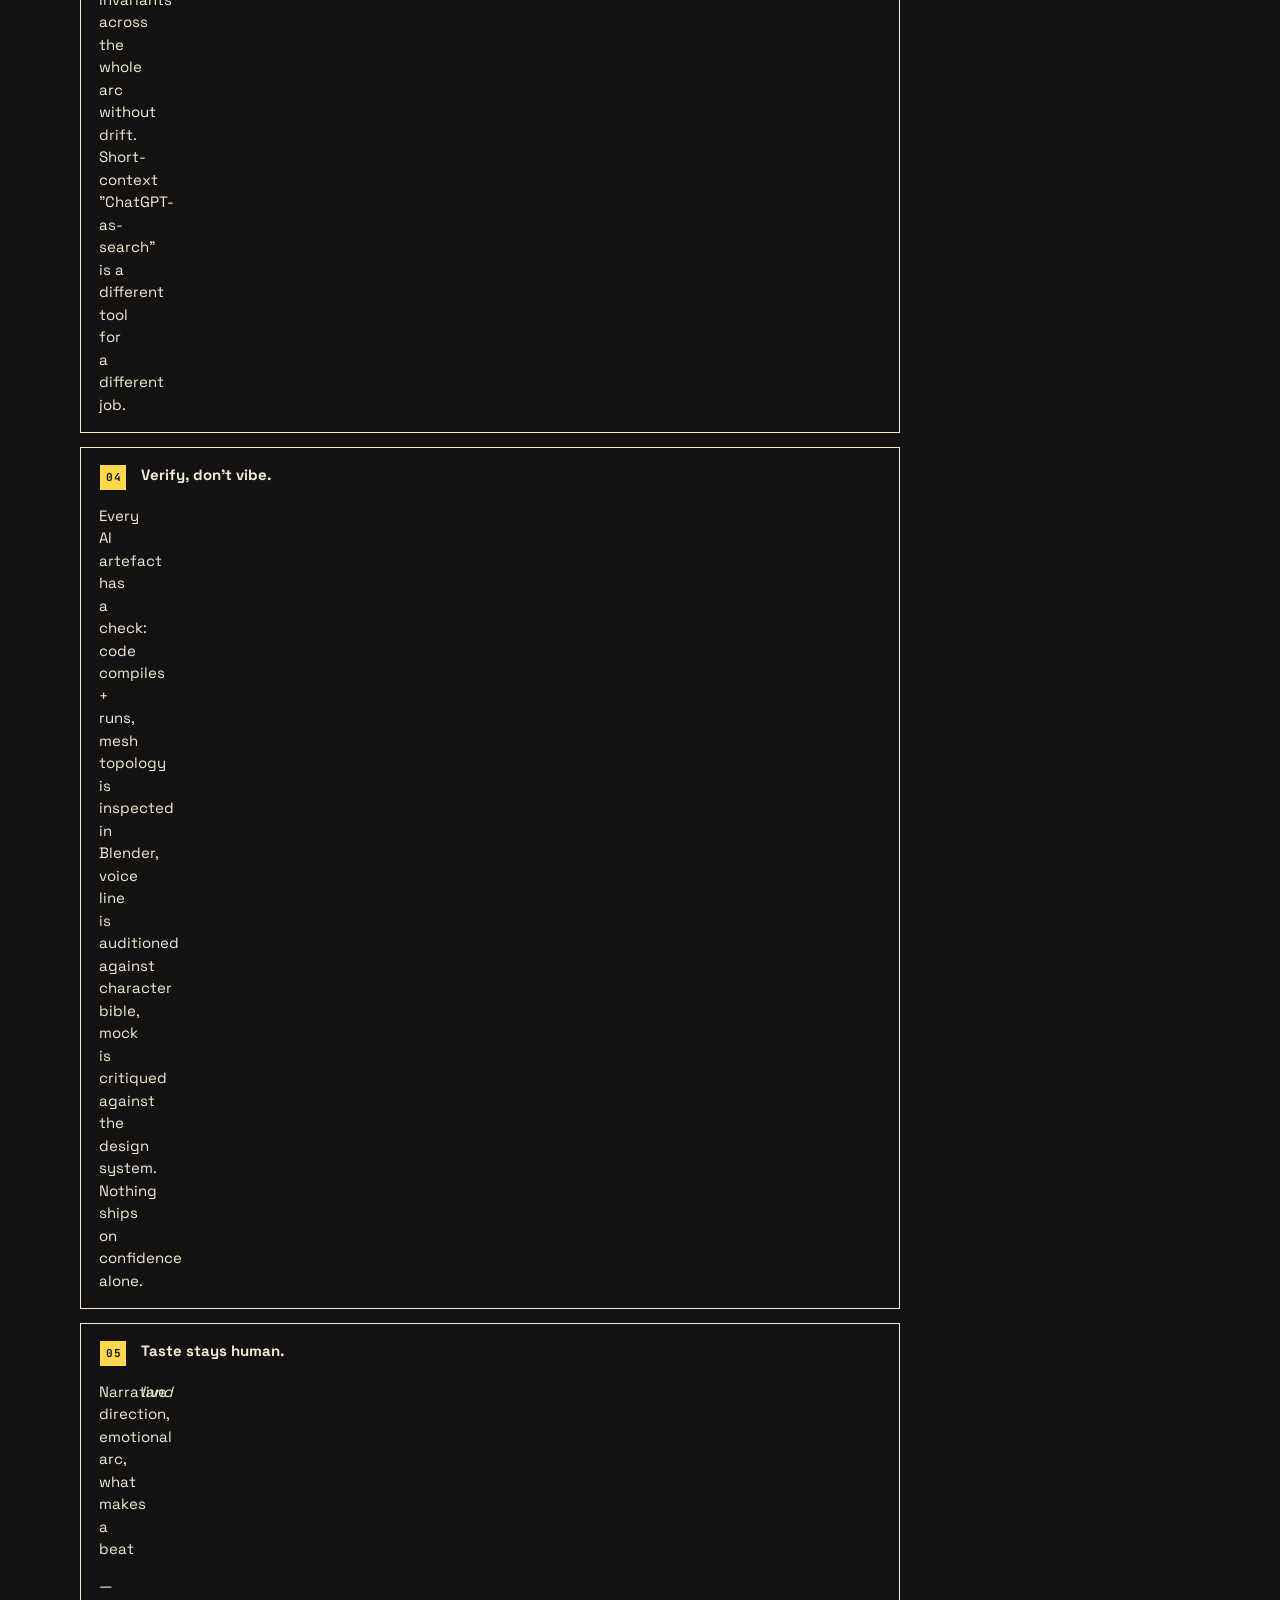
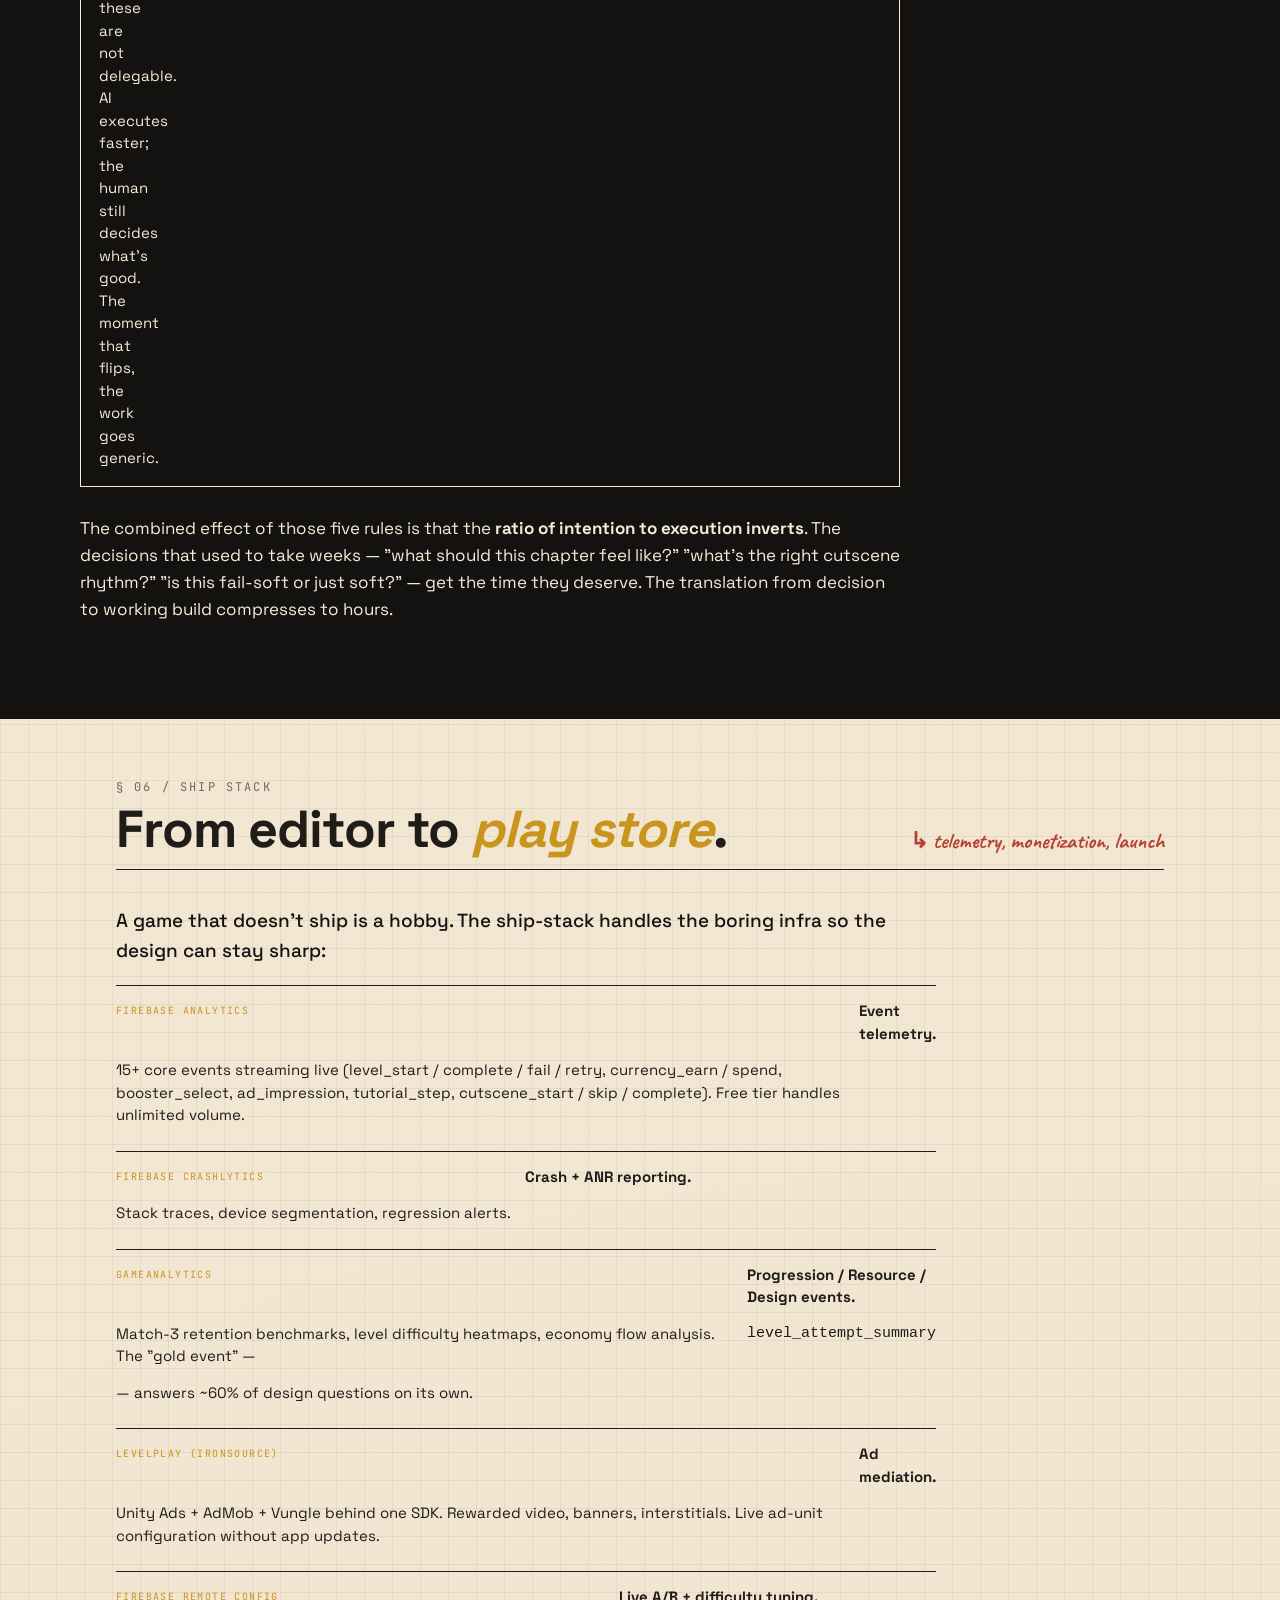
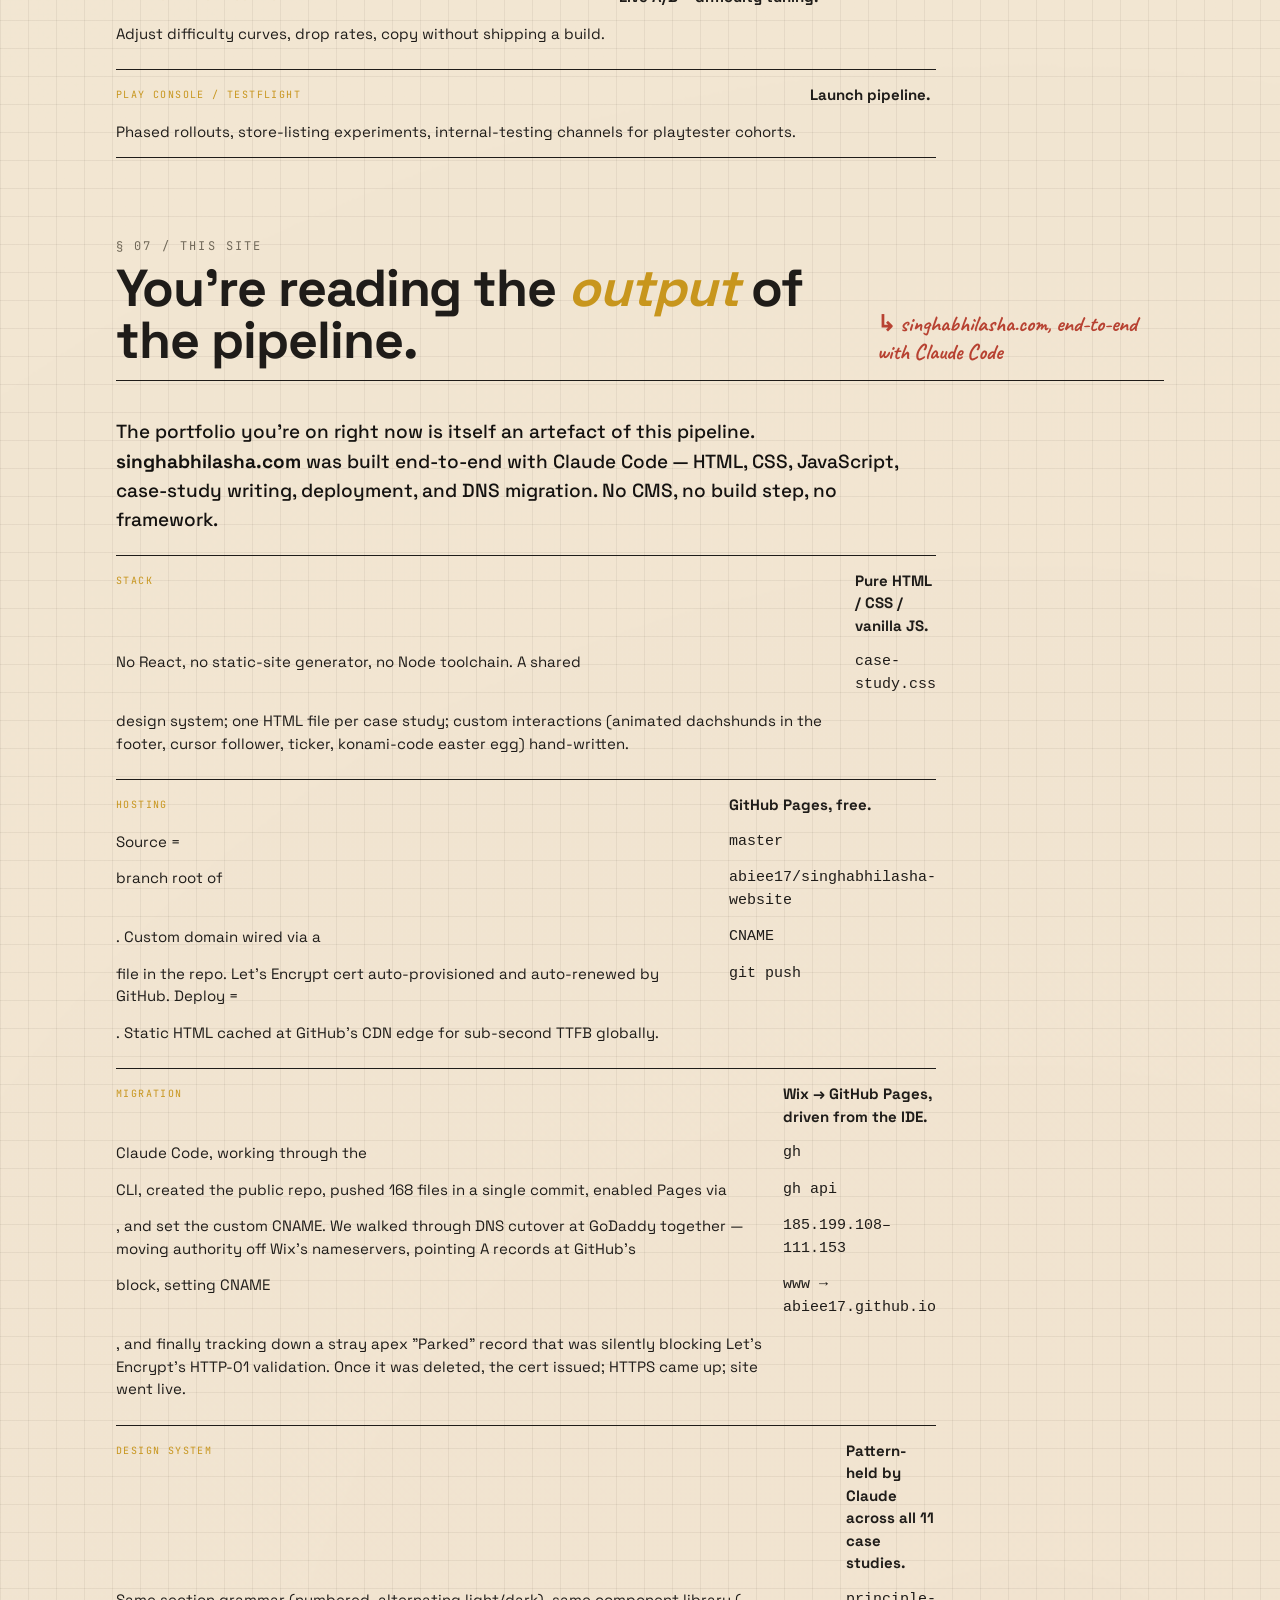
==== commit 1340cdb6: "Wire hero image for AI pipeline case study Replaces the placeholder slot with the composite hero sho" ====
--- a/case-studies/ai-native-pipeline.html
+++ b/case-studies/ai-native-pipeline.html
@@ -31,8 +31,8 @@
     <div><dt>Games</dt><dd>The Karma Project · My Friend Riley · Baba on the Go</dd></div>
   </dl>
 
-  <div class="hero-img" style="display:flex;align-items:center;justify-content:center;font-family:'JetBrains Mono',monospace;font-size:11px;letter-spacing:.18em;text-transform:uppercase;color:var(--muted);background:var(--paper-2);text-align:center;padding:24px">
-    ↓ hero · drop screenshot at <br>assets/case-studies/ai-pipeline/01.webp
+  <div class="hero-img">
+    <img src="../assets/case-studies/ai-pipeline/hero.png" alt="AI-native pipeline hero — composite of three games (Karma Sammy + ghosts, Baba Match-3 LevelSelect, Riley HumDial + lava world, Meshy Hum Tunnel + Ananda monk, Emotions Journaling stickers)">
   </div>
 </header>
 
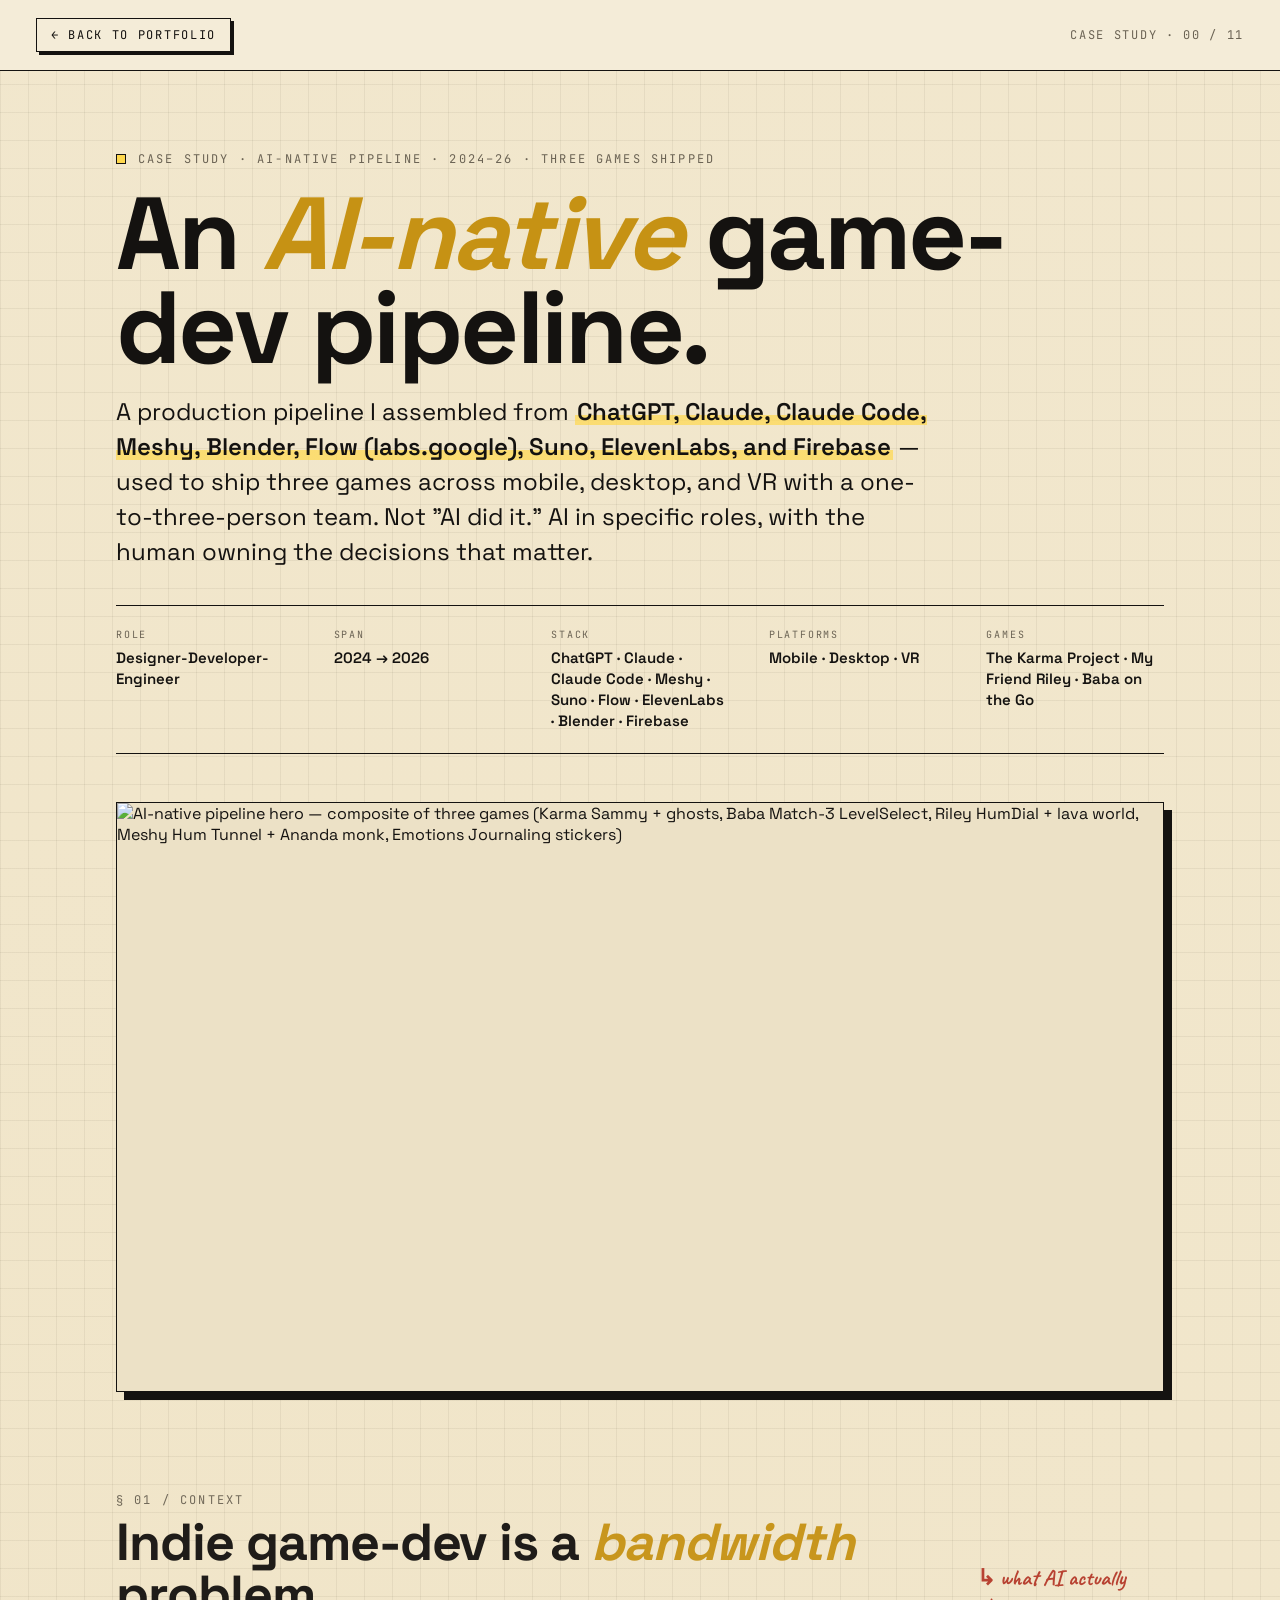
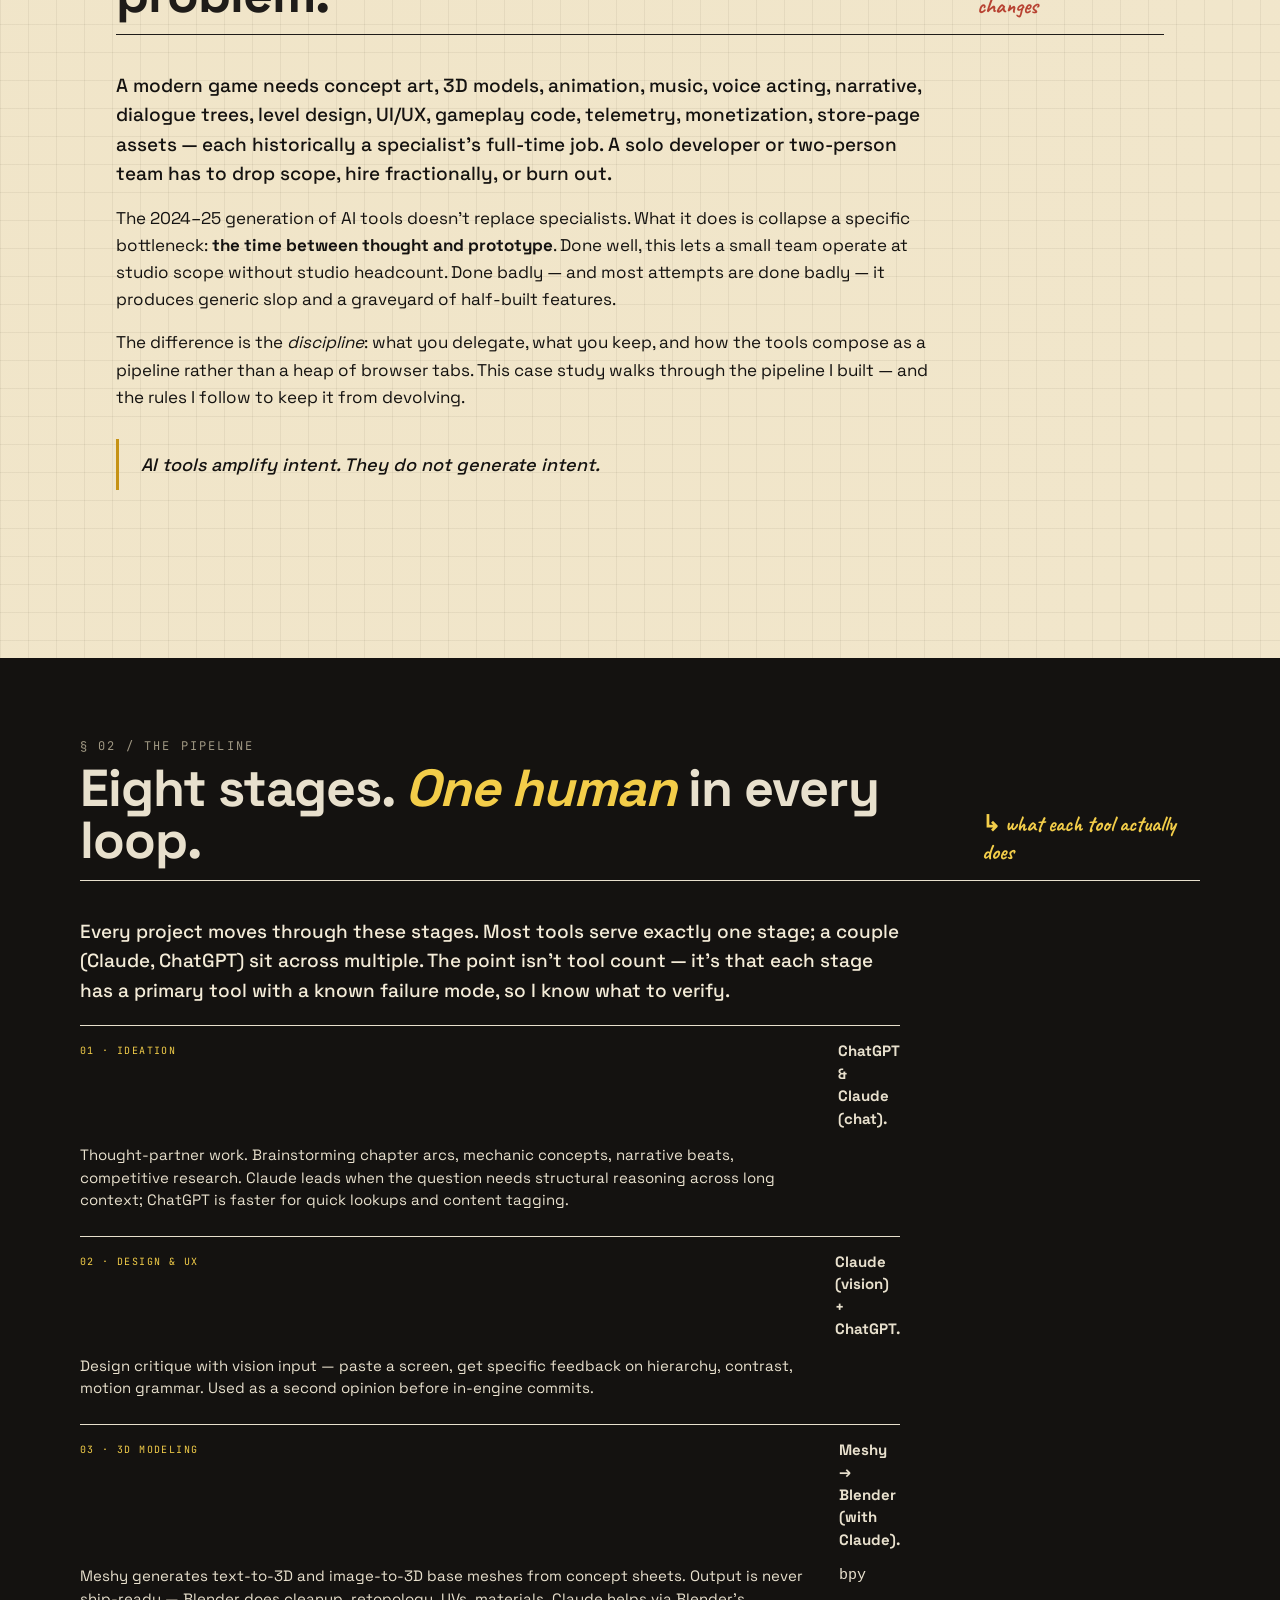
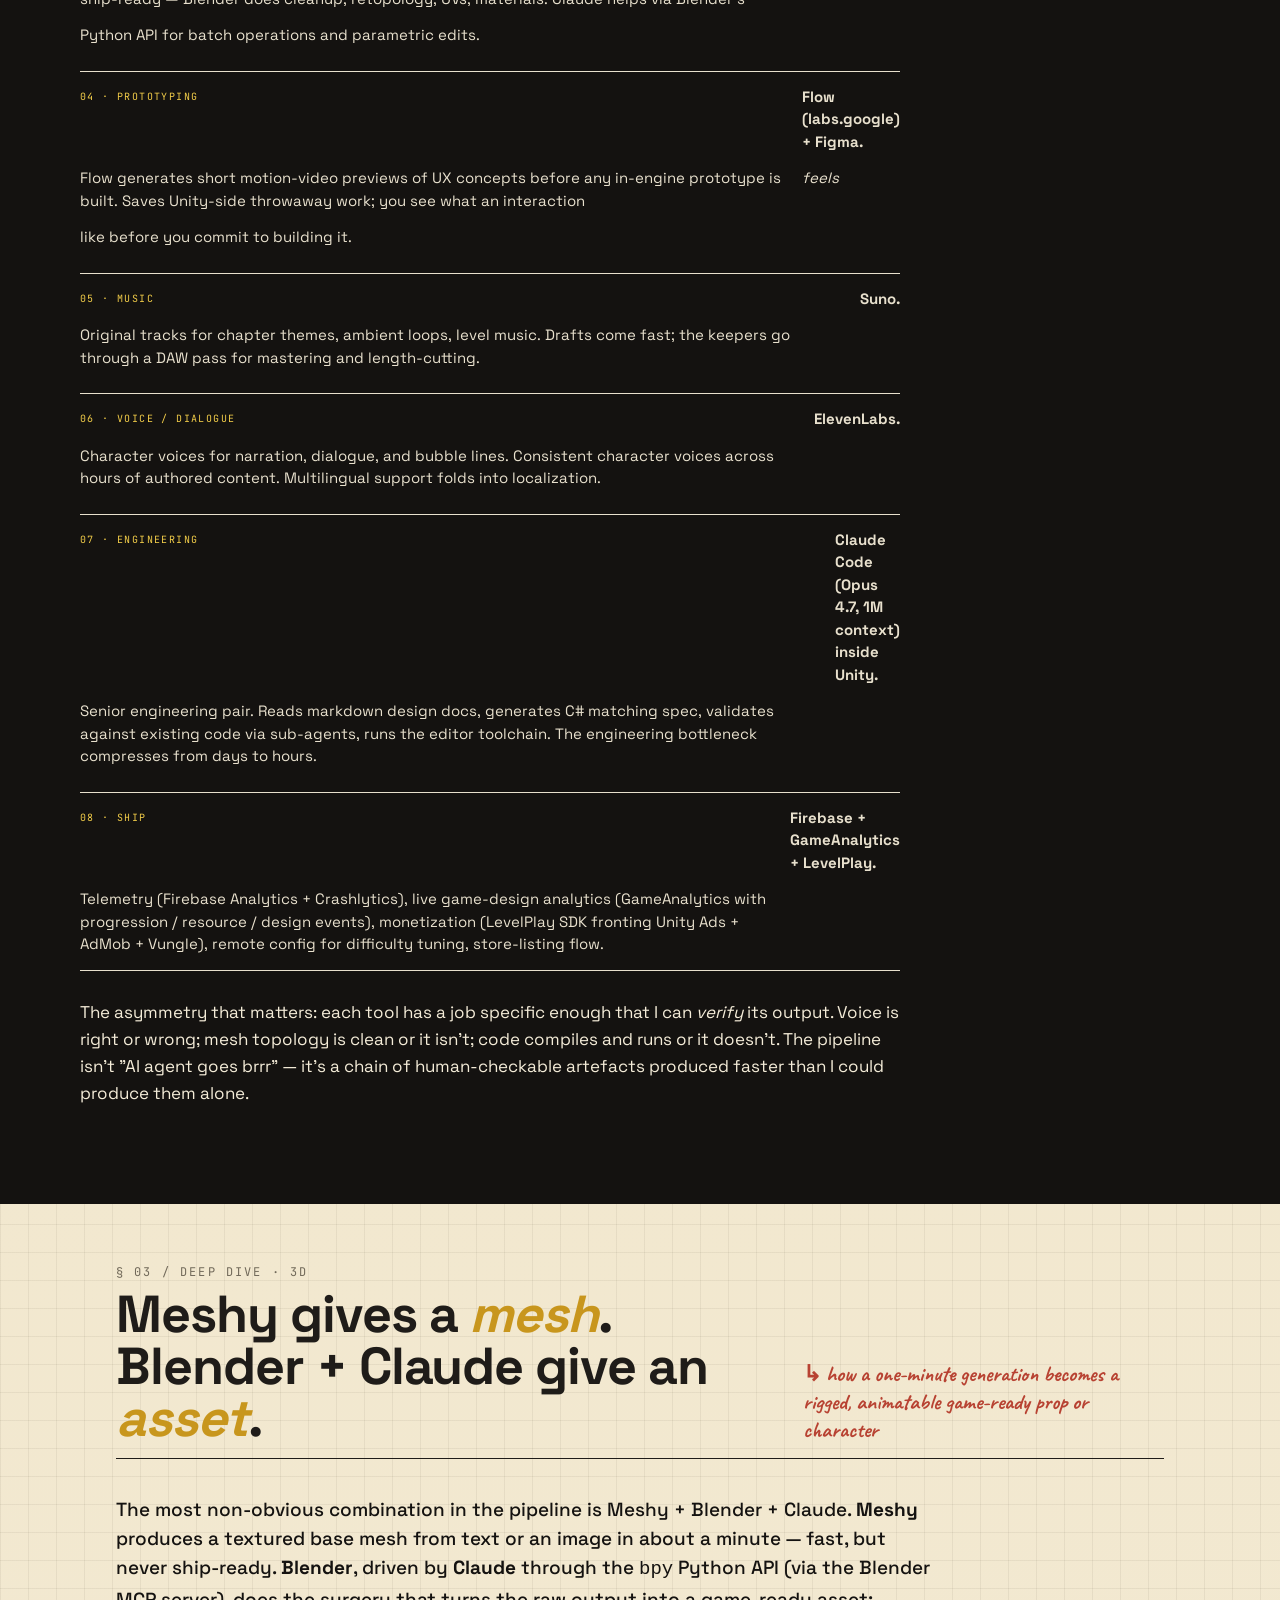
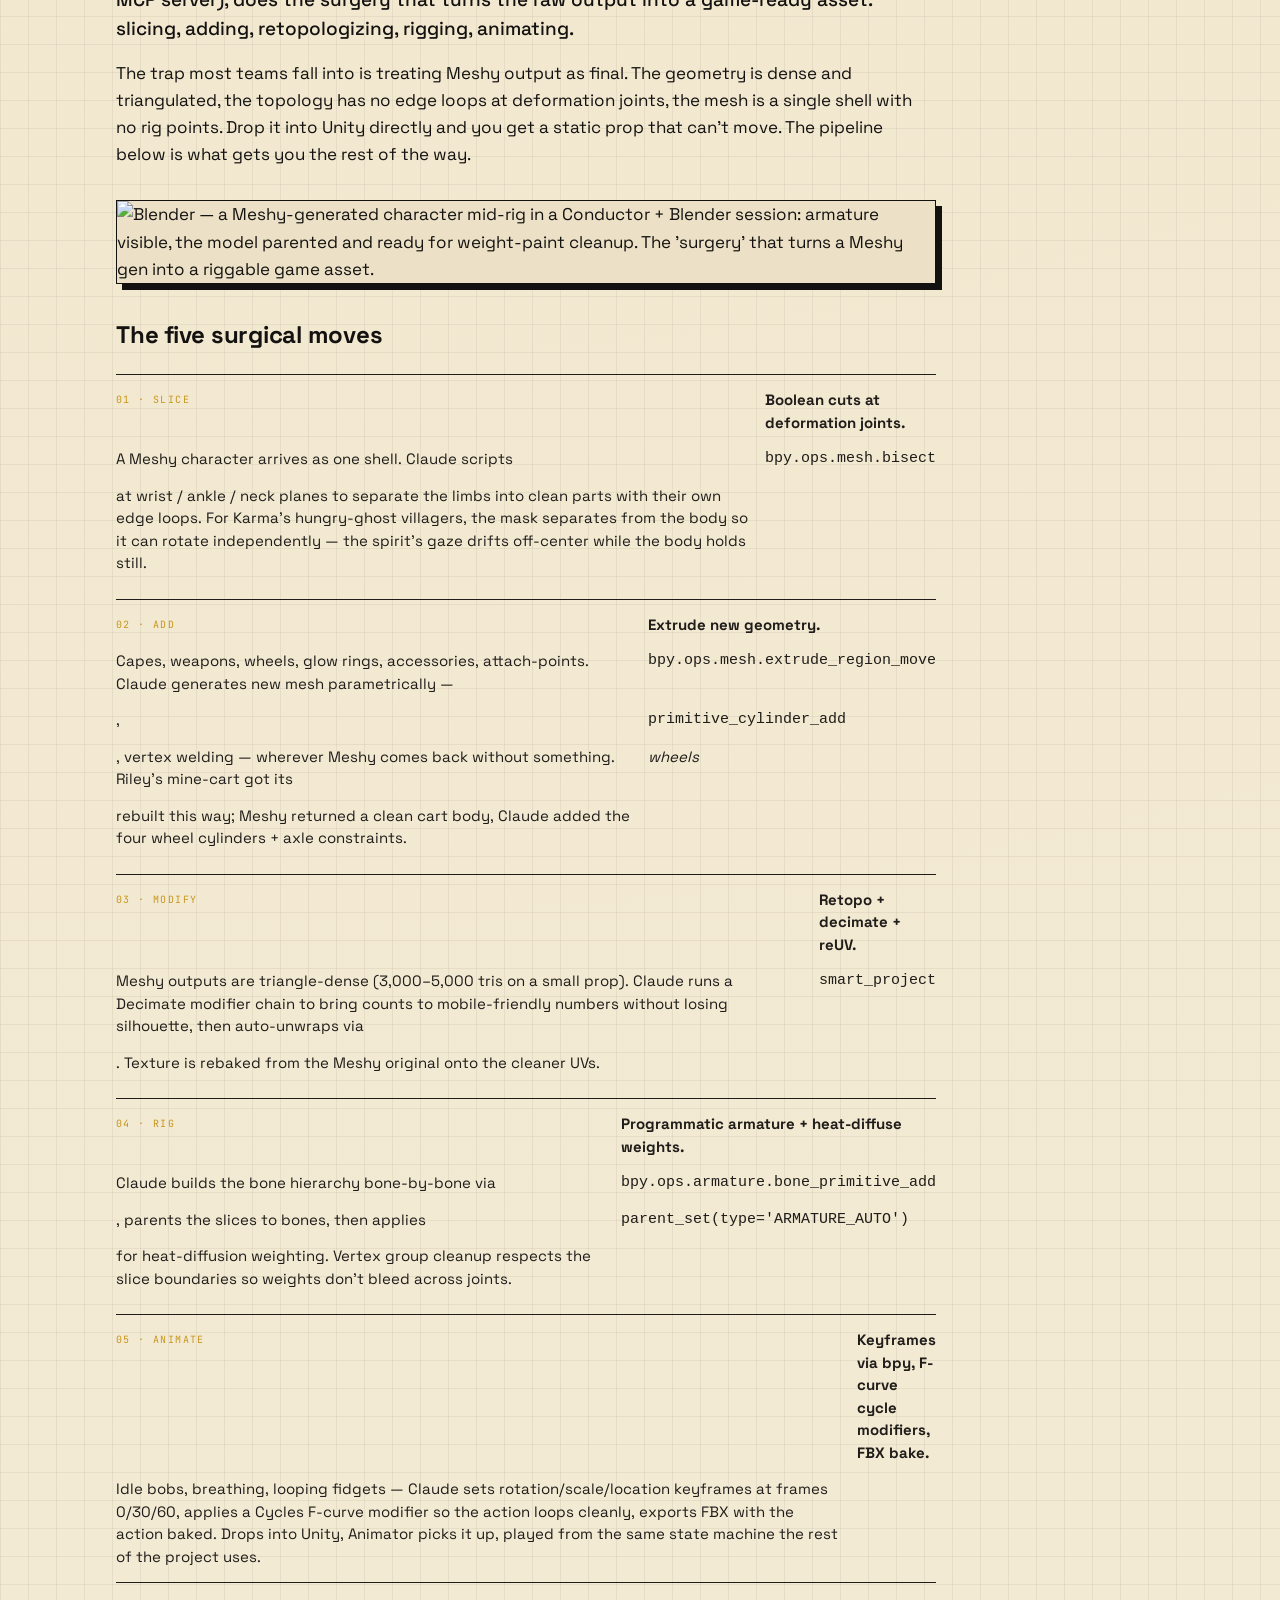
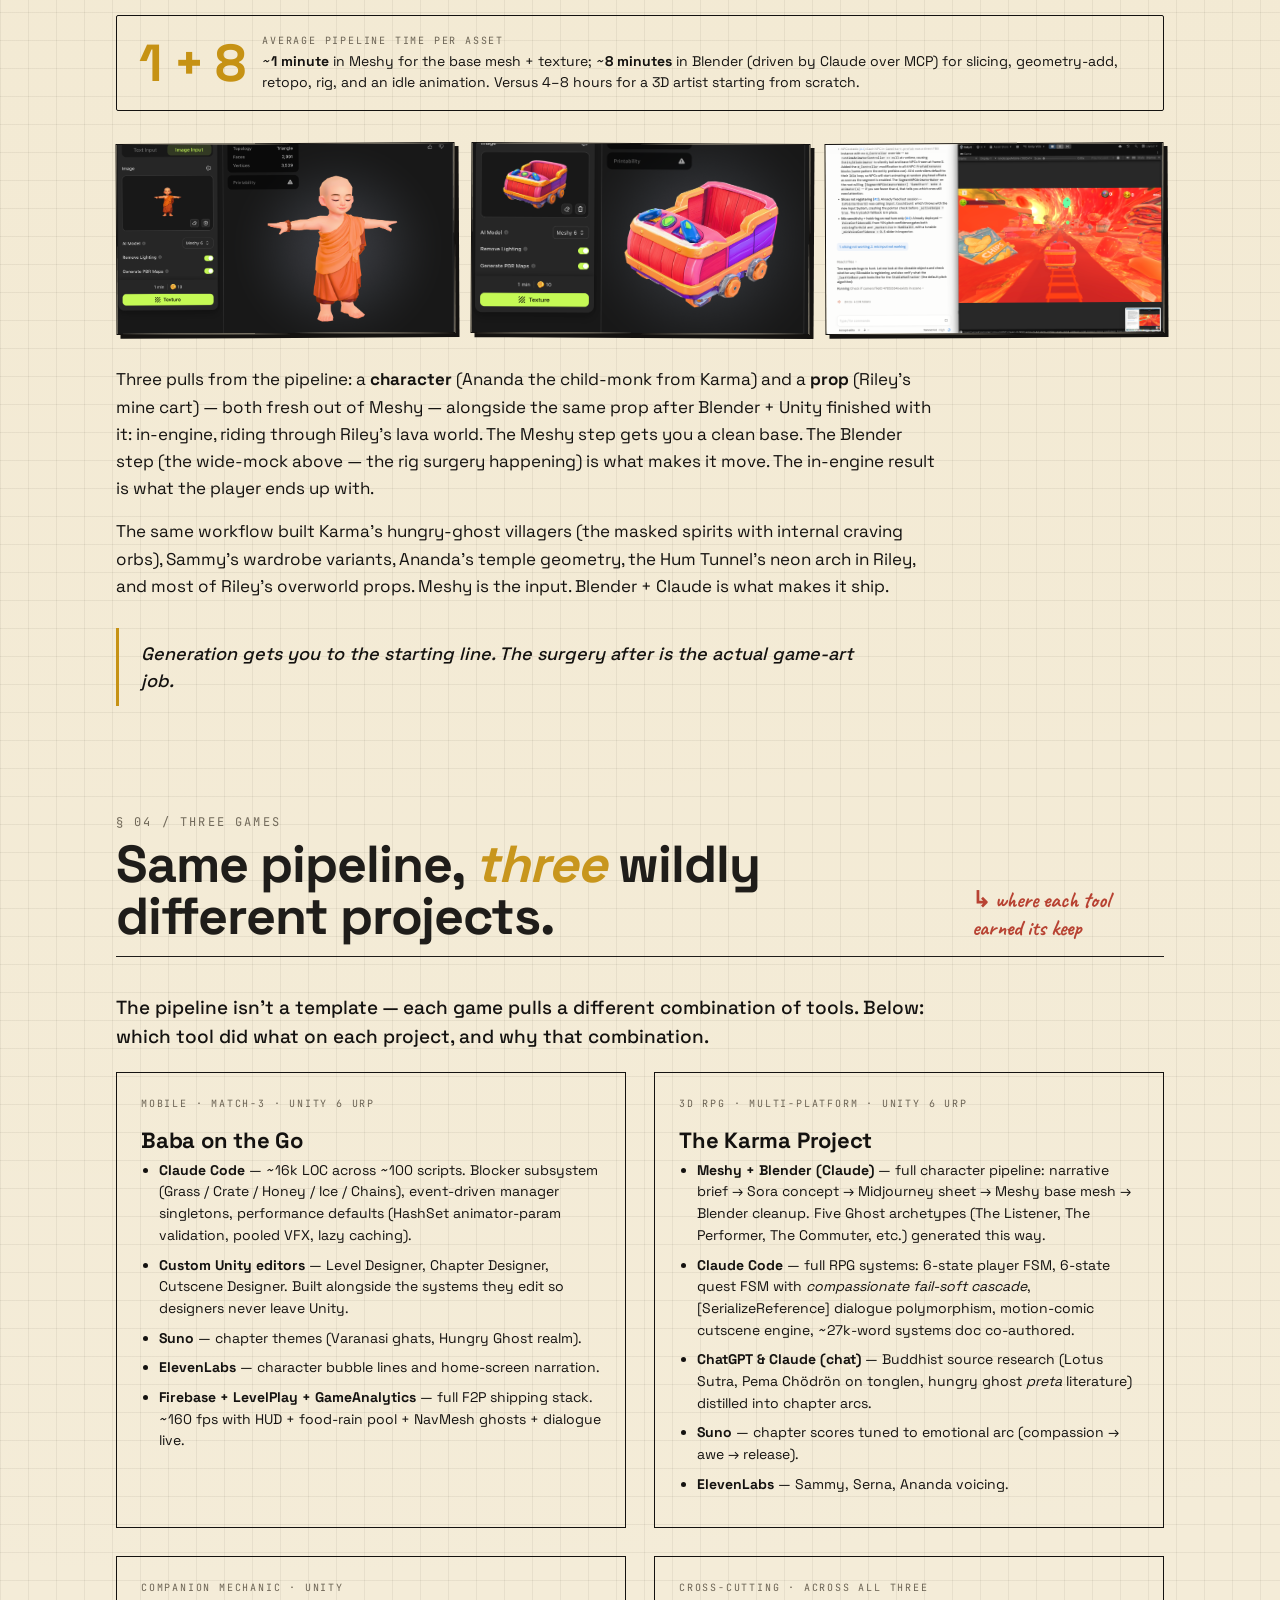
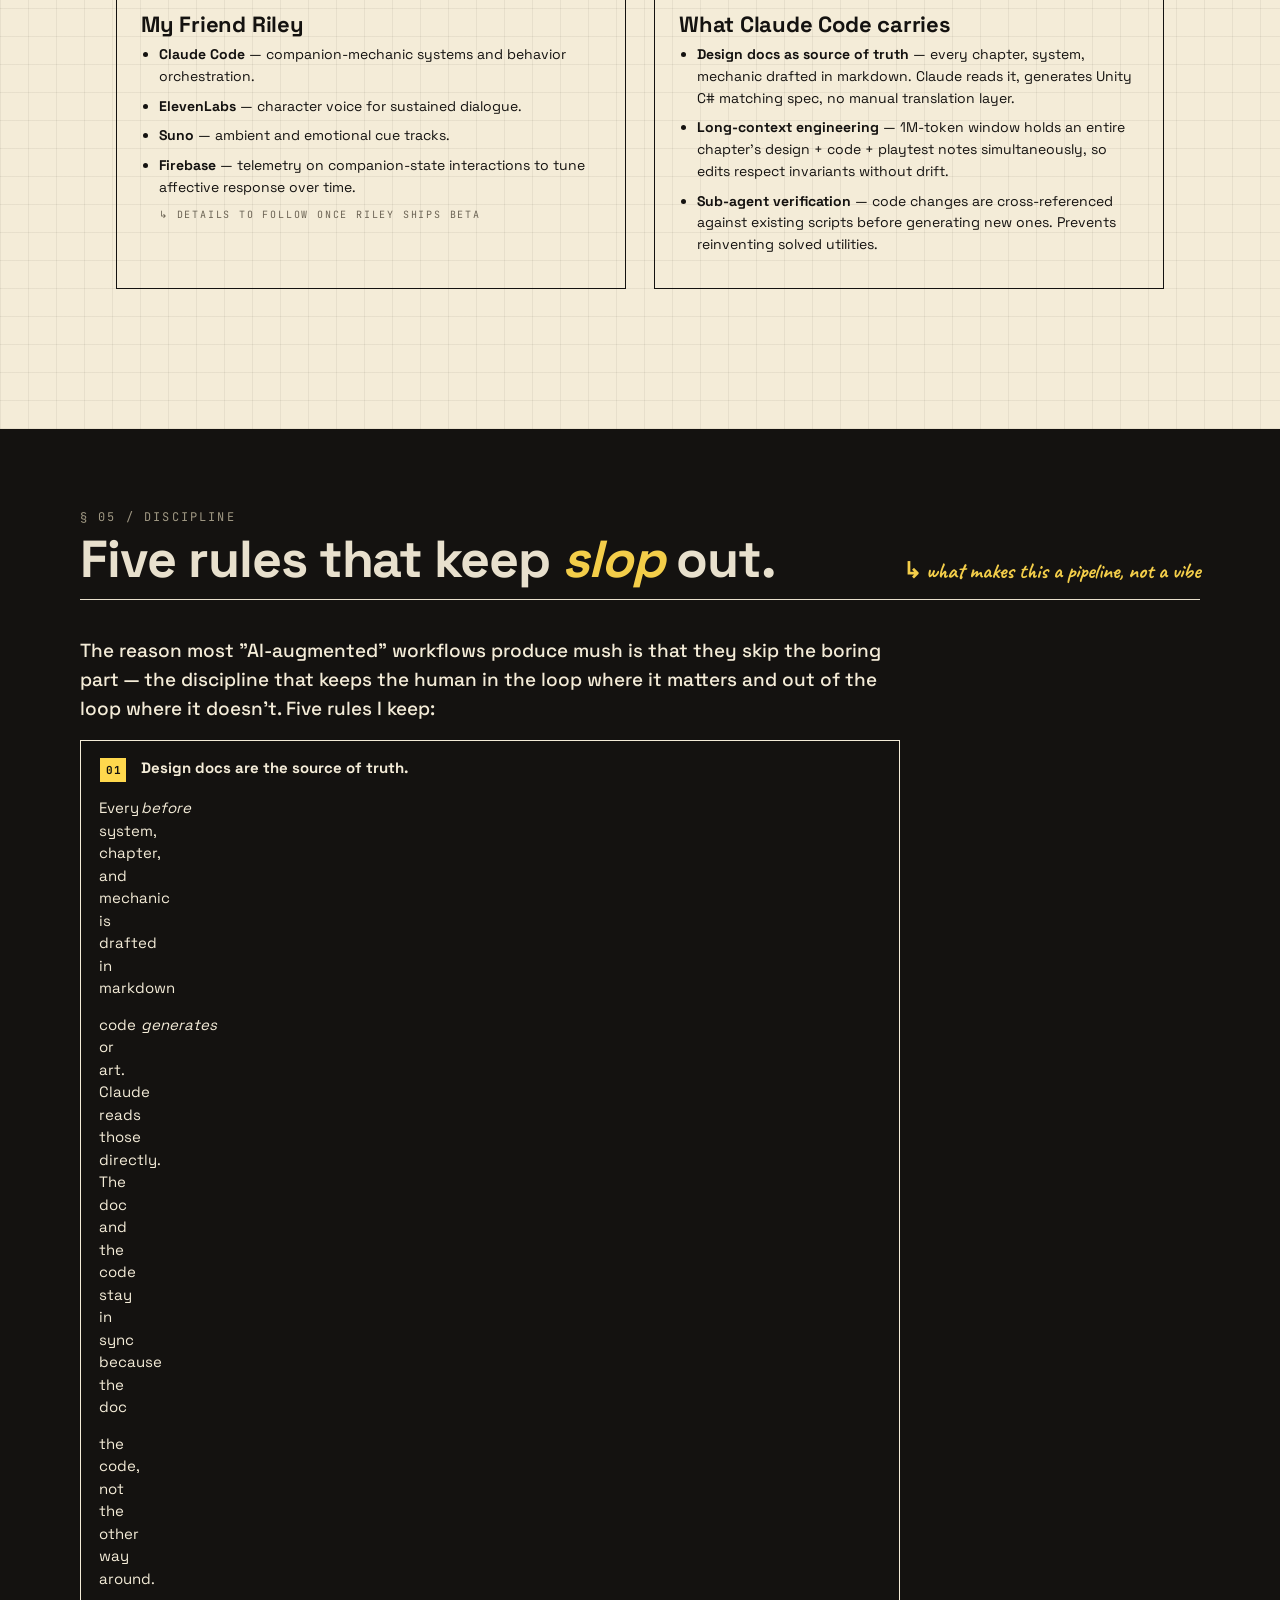
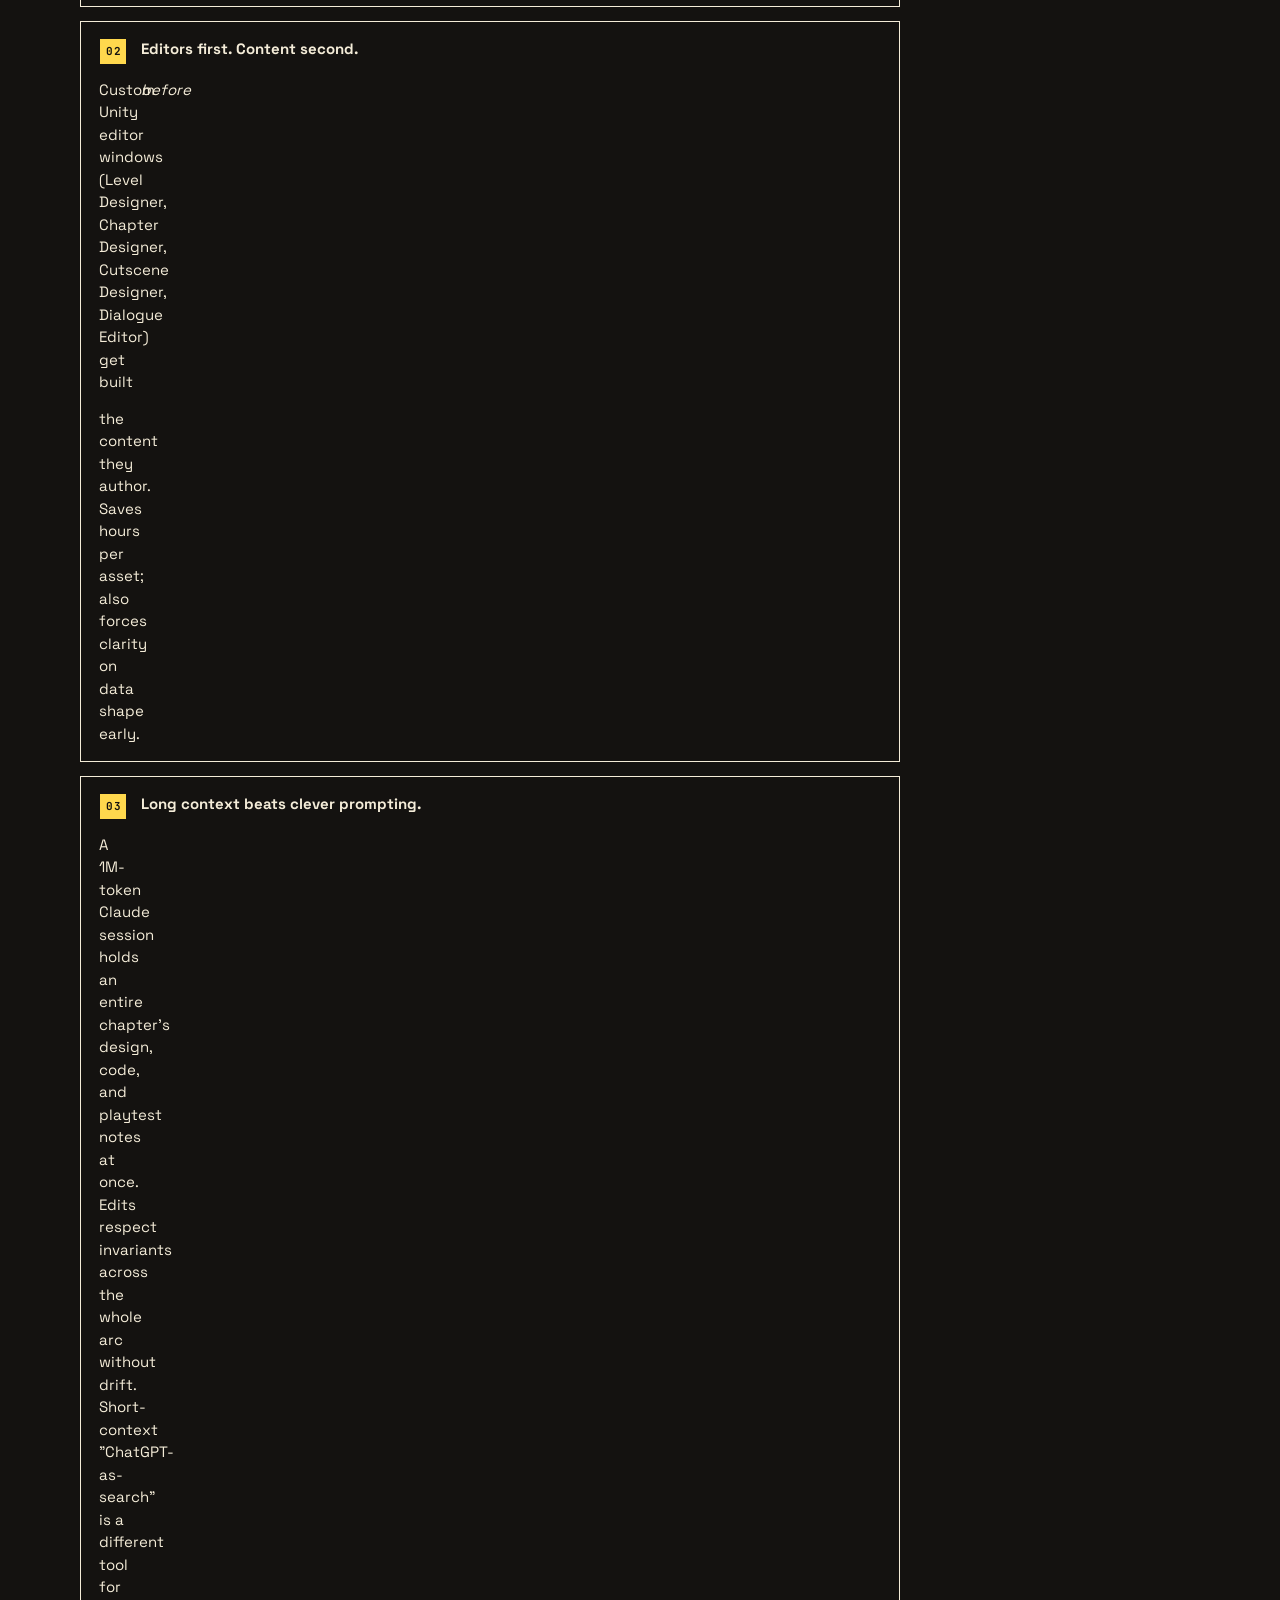
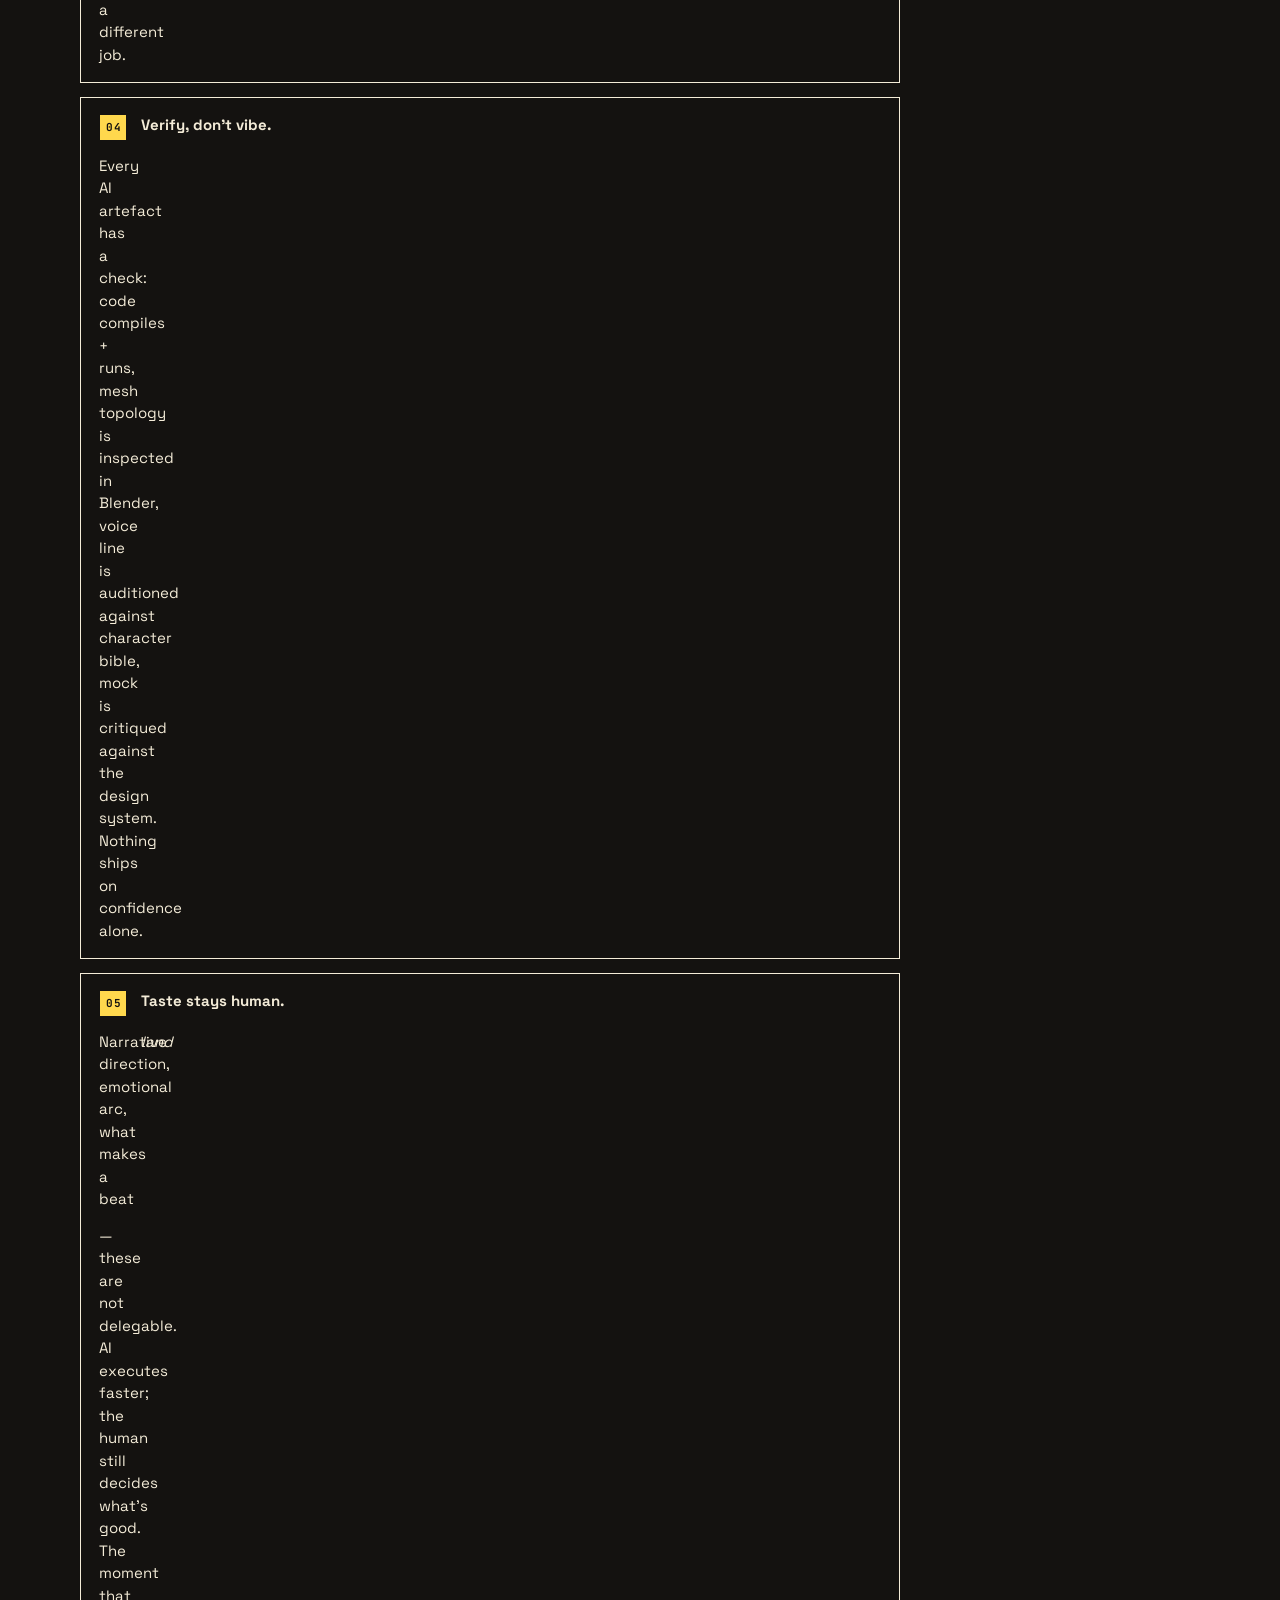
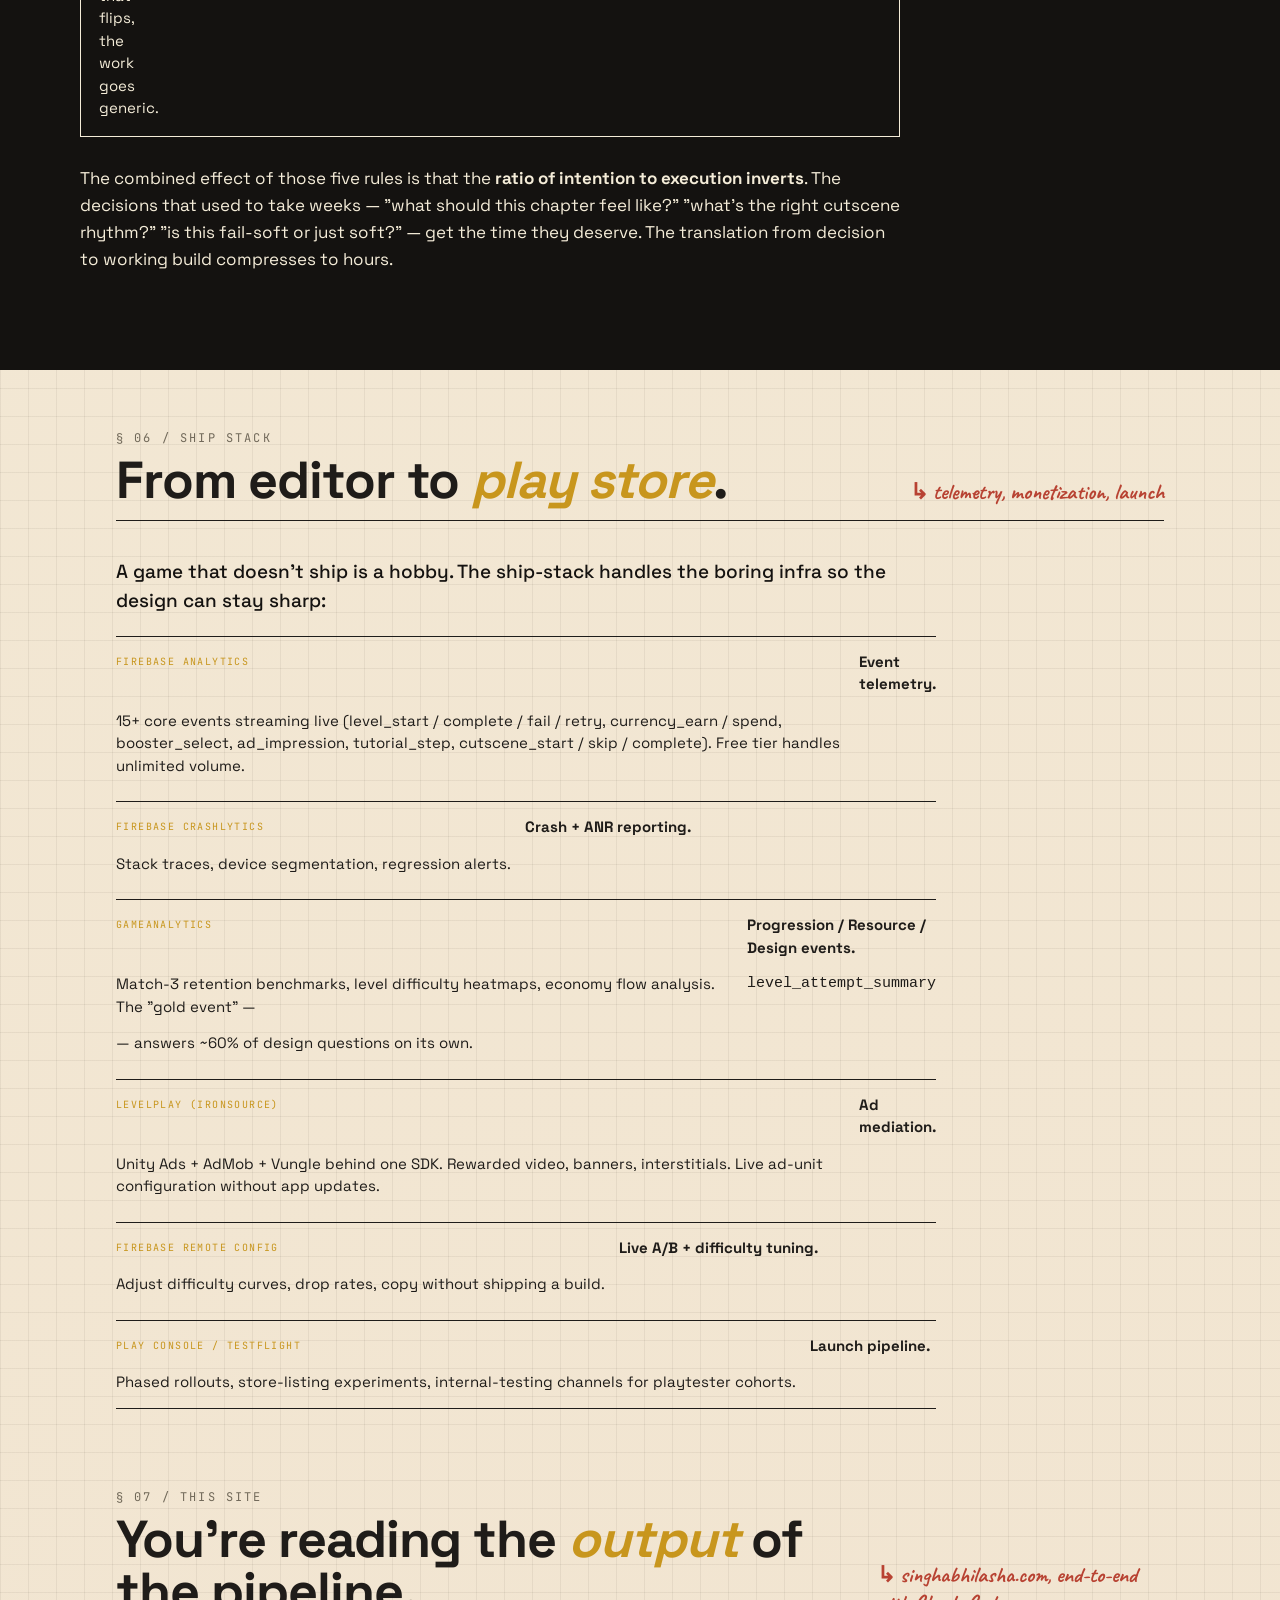
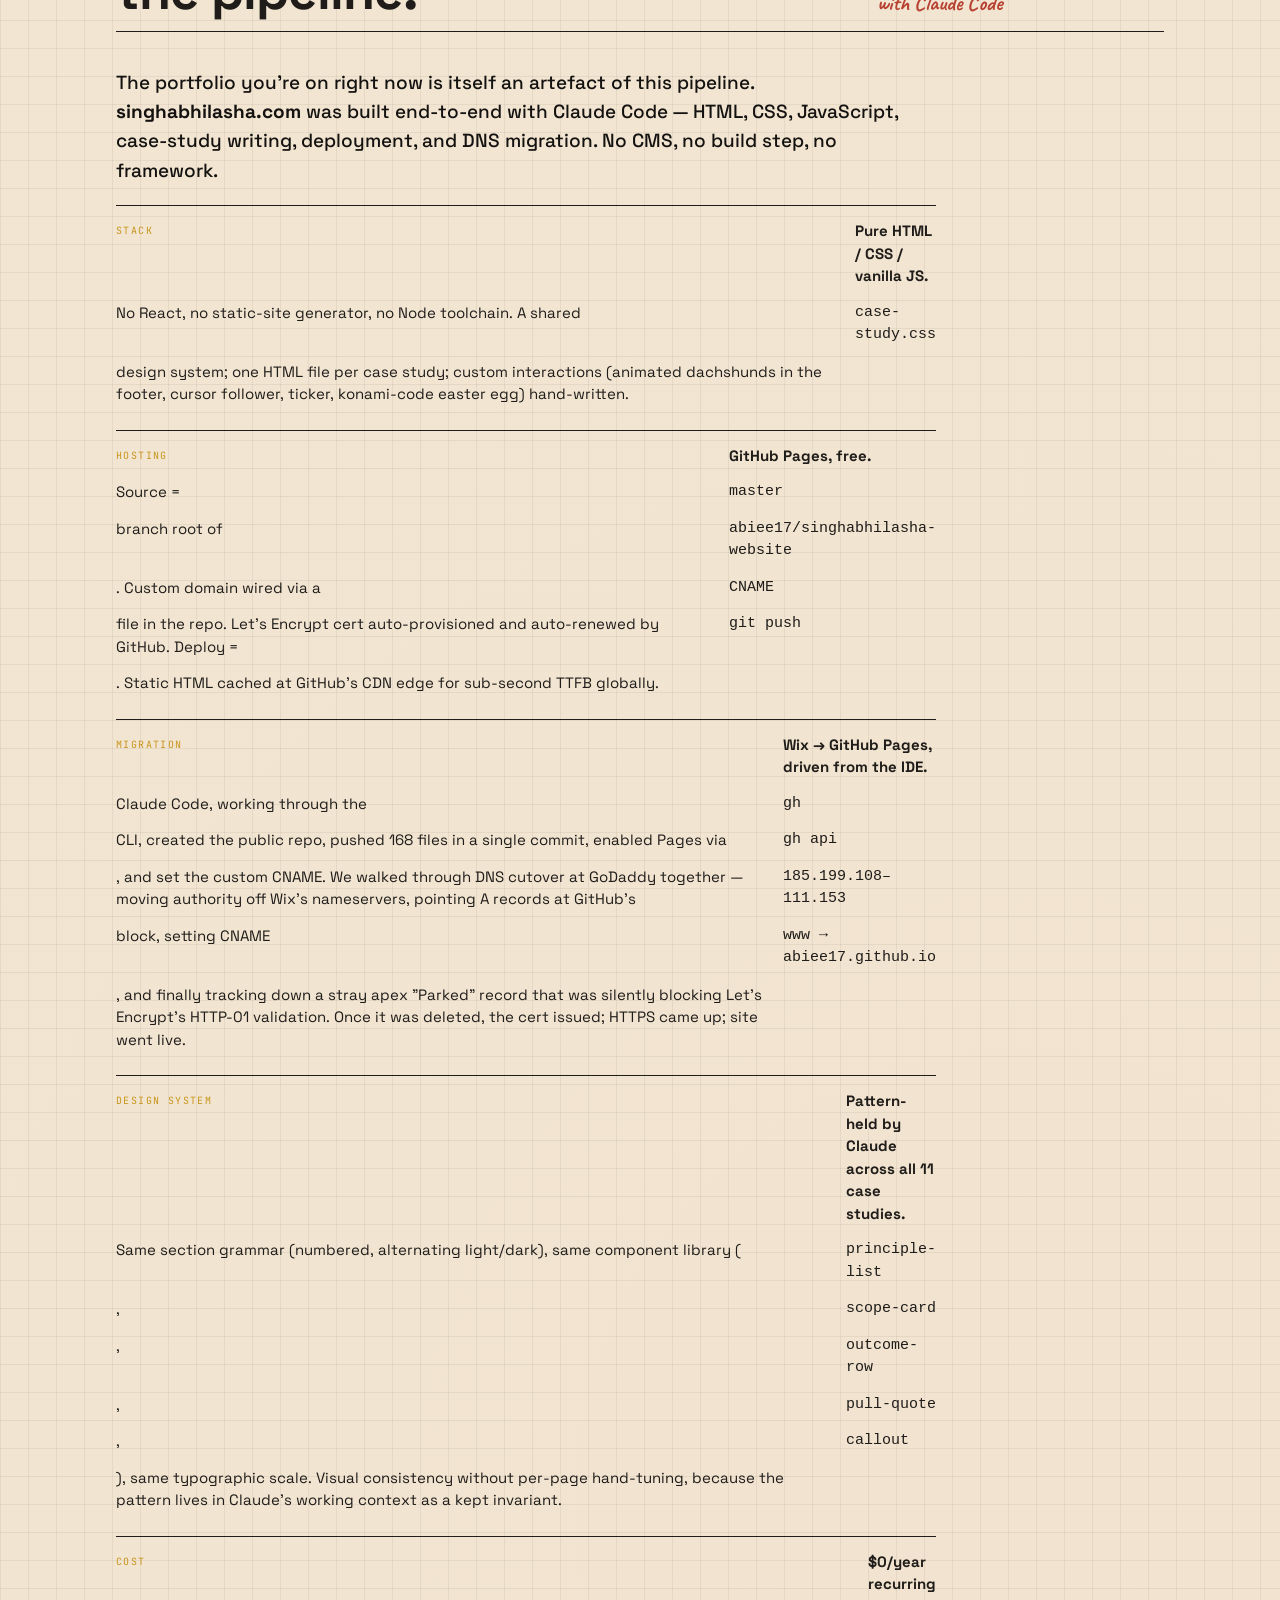
==== commit 120ae19b: "Wire 4 real images into §03 Meshy/Blender deep-dive Wide-mock now shows a real Blender session mid-r" ====
--- a/case-studies/ai-native-pipeline.html
+++ b/case-studies/ai-native-pipeline.html
@@ -100,8 +100,8 @@
 
     <p>The trap most teams fall into is treating Meshy output as final. The geometry is dense and triangulated, the topology has no edge loops at deformation joints, the mesh is a single shell with no rig points. Drop it into Unity directly and you get a static prop that can't move. The pipeline below is what gets you the rest of the way.</p>
 
-    <div class="wide-mock" style="aspect-ratio:16/9;display:flex;align-items:center;justify-content:center;font-family:'JetBrains Mono',monospace;font-size:11px;letter-spacing:.18em;text-transform:uppercase;color:var(--muted);text-align:center;padding:24px">
-      ↓ Meshy workspace — Hum Tunnel · drop at <br>assets/case-studies/ai-pipeline/03-meshy-hum-tunnel.webp
+    <div class="wide-mock">
+      <img src="../assets/case-studies/ai-pipeline/03-blender-rig.png" alt="Blender — a Meshy-generated character mid-rig in a Conductor + Blender session: armature visible, the model parented and ready for weight-paint cleanup. The 'surgery' that turns a Meshy gen into a riggable game asset.">
     </div>
   </div>
 
@@ -125,21 +125,21 @@
   </div>
 
   <div class="gallery" style="margin-top:32px">
-    <figure style="aspect-ratio:16/9;display:flex;align-items:center;justify-content:center;font-family:'JetBrains Mono',monospace;font-size:10px;letter-spacing:.16em;text-transform:uppercase;color:var(--muted);text-align:center;padding:18px">
-      ↓ Meshy · King<br>03-meshy-king.webp
+    <figure>
+      <img src="../assets/case-studies/ai-pipeline/03-meshy-ananda.png" alt="Meshy texture editor — Ananda the child-monk character in orange robes, T-pose, 2,991 faces. Generated in ~1 minute from a concept brief.">
     </figure>
-    <figure style="aspect-ratio:16/9;display:flex;align-items:center;justify-content:center;font-family:'JetBrains Mono',monospace;font-size:10px;letter-spacing:.16em;text-transform:uppercase;color:var(--muted);text-align:center;padding:18px">
-      ↓ Meshy · Minecart<br>03-meshy-minecart.webp
+    <figure>
+      <img src="../assets/case-studies/ai-pipeline/03-meshy-minecart.png" alt="Meshy texture editor — Riley's pink-and-purple mine cart with control panel and gem accents, 2,987 faces.">
     </figure>
-    <figure style="aspect-ratio:16/9;display:flex;align-items:center;justify-content:center;font-family:'JetBrains Mono',monospace;font-size:10px;letter-spacing:.16em;text-transform:uppercase;color:var(--muted);text-align:center;padding:18px">
-      ↓ Riley · Lava cart in-engine<br>03-riley-lava-cart.webp
+    <figure>
+      <img src="../assets/case-studies/ai-pipeline/03-riley-lava-cart.png" alt="My Friend Riley in-engine — the same mine cart riding through the molten lava world after Blender post-processing and Unity composite.">
     </figure>
   </div>
 
   <div class="prose" style="margin-top:32px">
-    <p>Three frames of the same asset's life: <b>generated in Meshy</b> (left), <b>textured in Meshy</b> (middle), <b>rigged + animated + composited in Unity</b> (right). The middle column ships nothing. The right column is what the player sees — and it only exists because of the surgical work in between.</p>
-
-    <p>The same workflow built Karma's hungry-ghost villagers (the masked spirits with internal craving orbs), Sammy's wardrobe variants, the temple geometry around Ananda, the Hum Tunnel's neon arch in Riley, and most of Riley's overworld props. Meshy is the input. Blender + Claude is what makes it ship.</p>
+    <p>Three pulls from the pipeline: a <b>character</b> (Ananda the child-monk from Karma) and a <b>prop</b> (Riley's mine cart) — both fresh out of Meshy — alongside the same prop after Blender + Unity finished with it: in-engine, riding through Riley's lava world. The Meshy step gets you a clean base. The Blender step (the wide-mock above — the rig surgery happening) is what makes it move. The in-engine result is what the player ends up with.</p>
+
+    <p>The same workflow built Karma's hungry-ghost villagers (the masked spirits with internal craving orbs), Sammy's wardrobe variants, Ananda's temple geometry, the Hum Tunnel's neon arch in Riley, and most of Riley's overworld props. Meshy is the input. Blender + Claude is what makes it ship.</p>
 
     <div class="pull-quote">Generation gets you to the starting line. The surgery after is the actual game-art job.</div>
   </div>
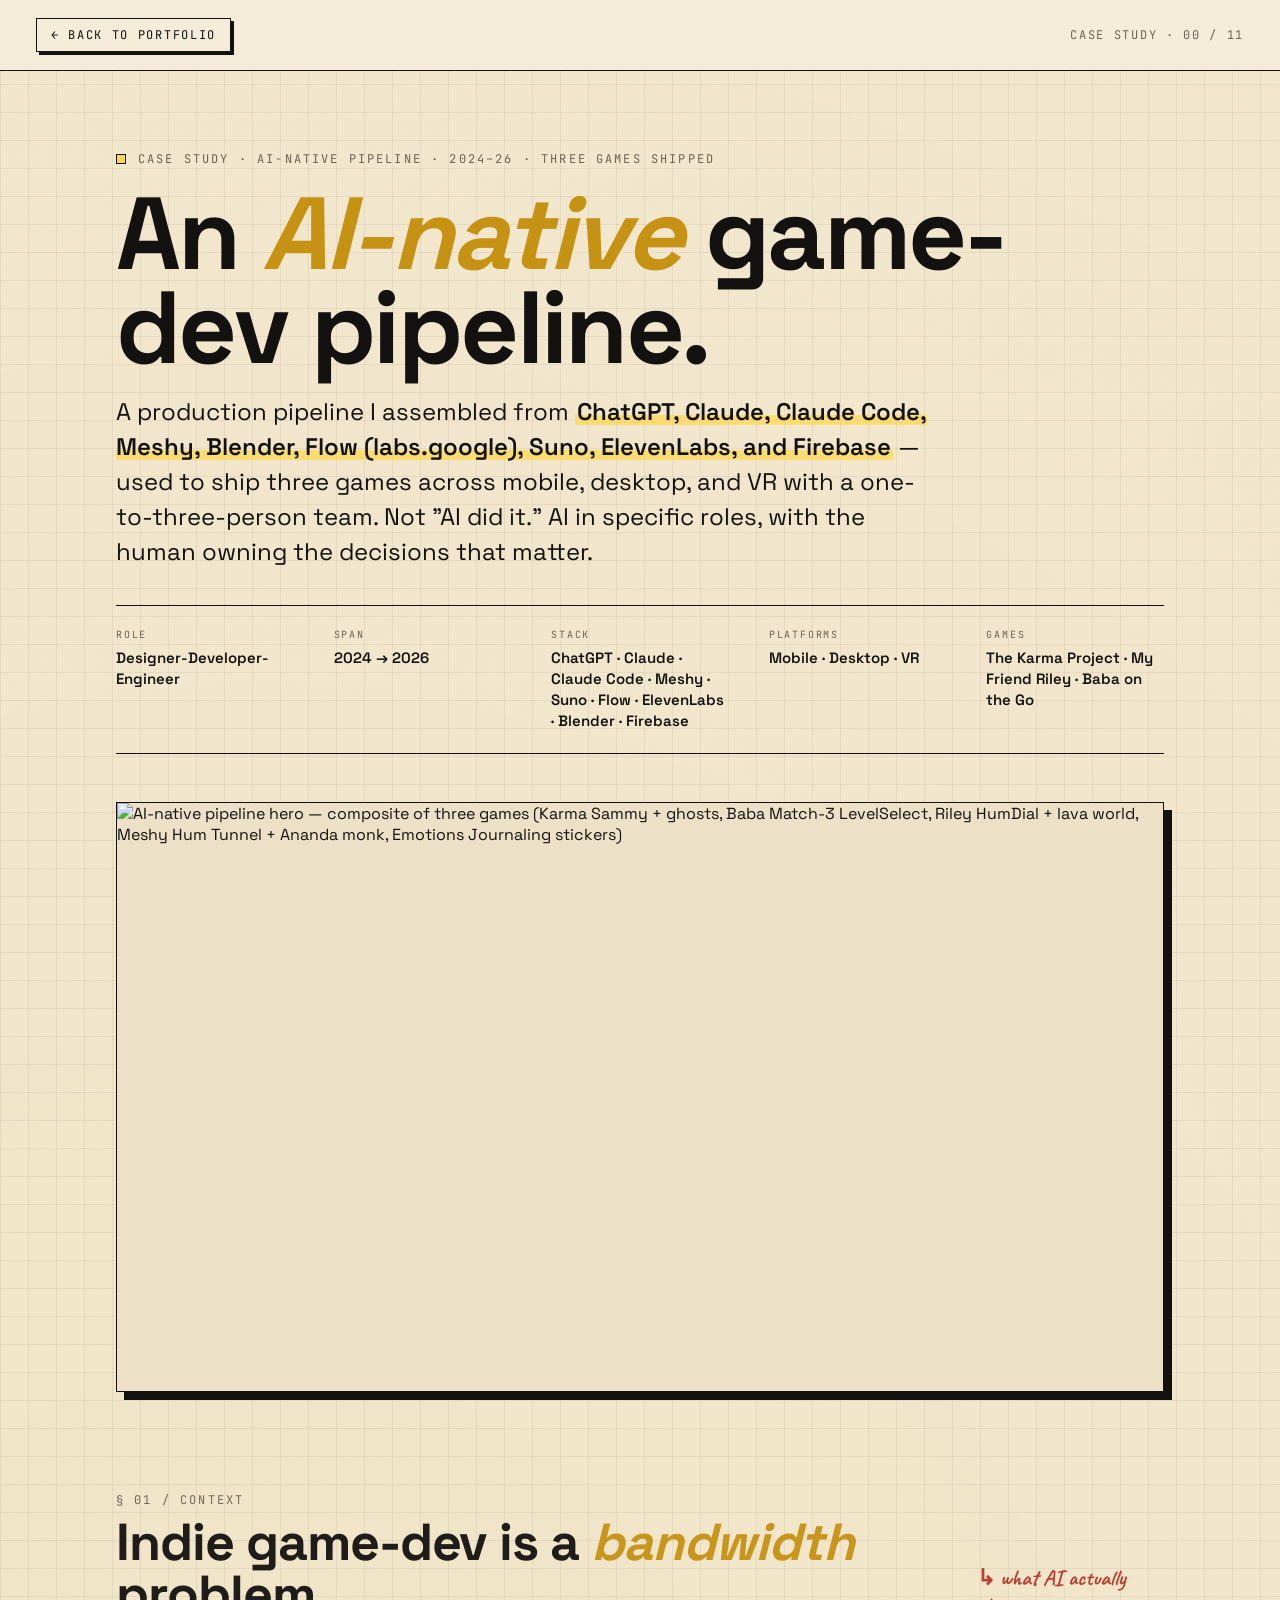
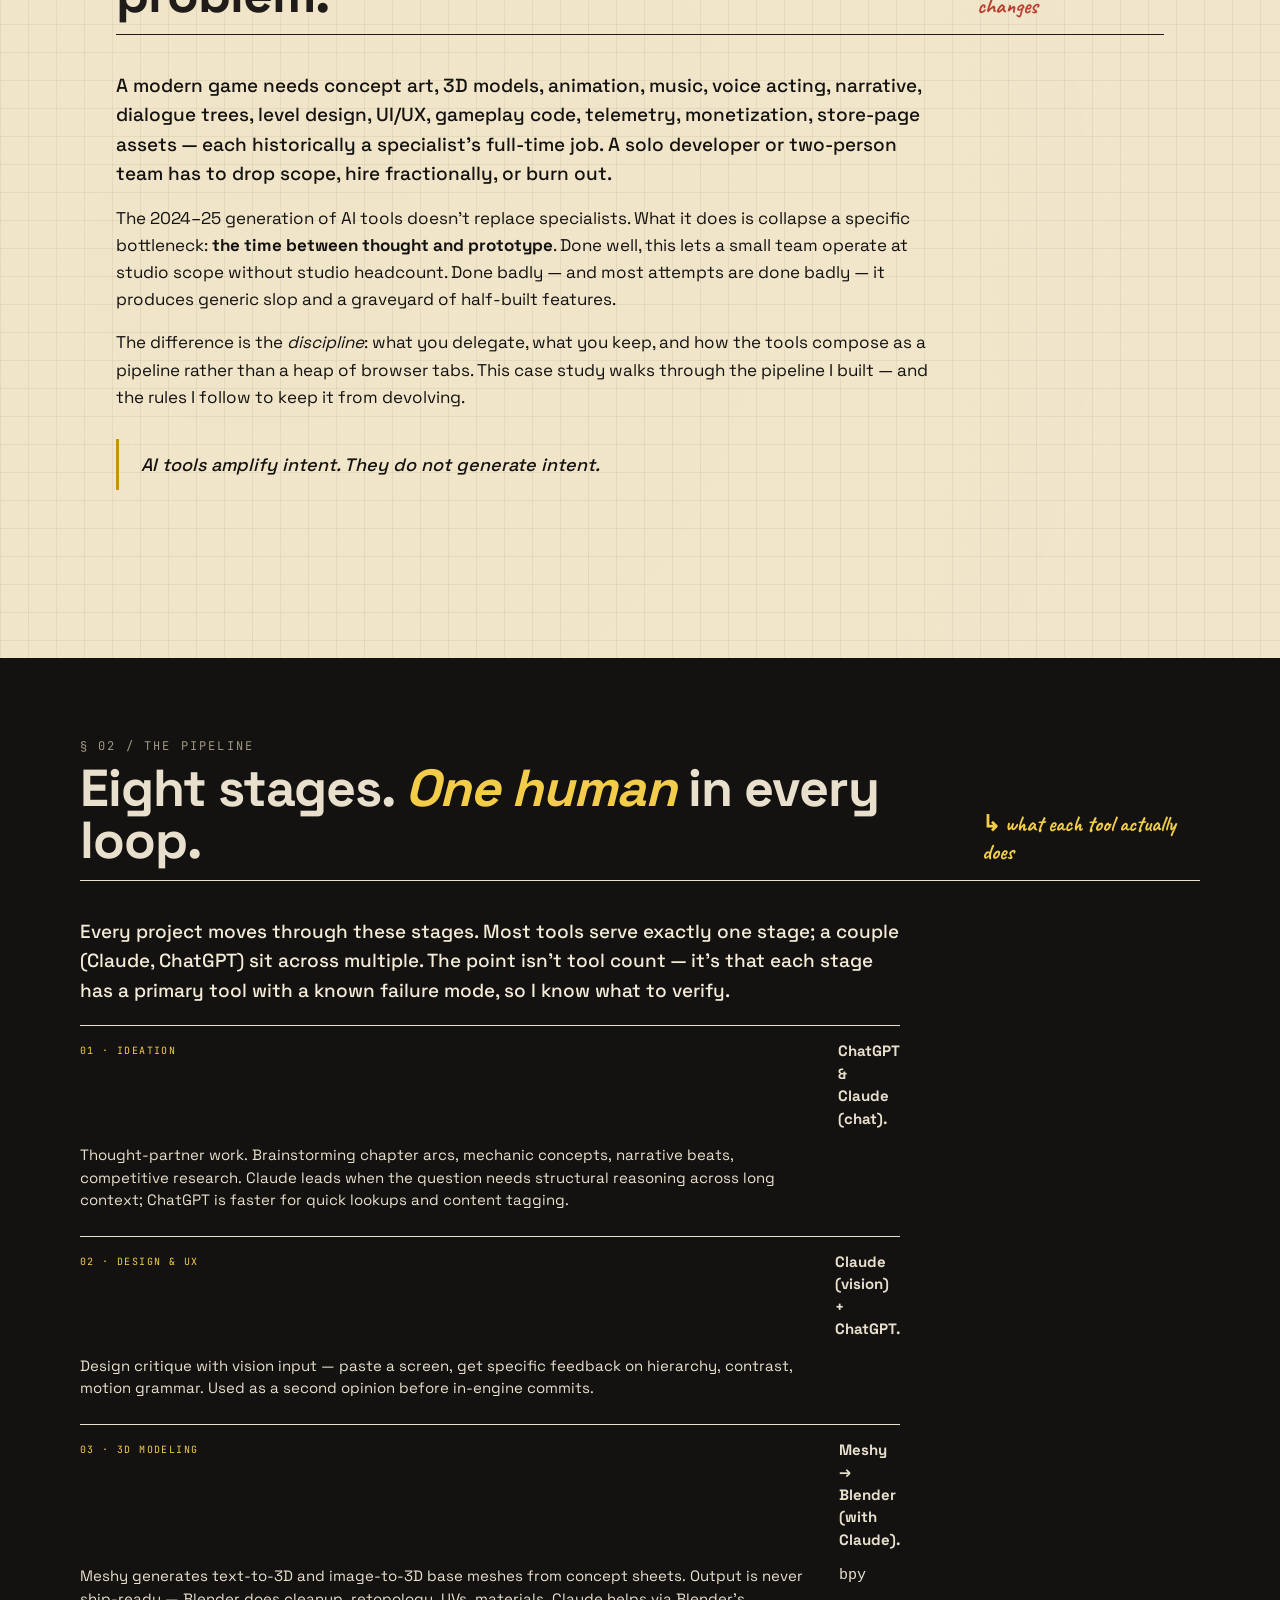
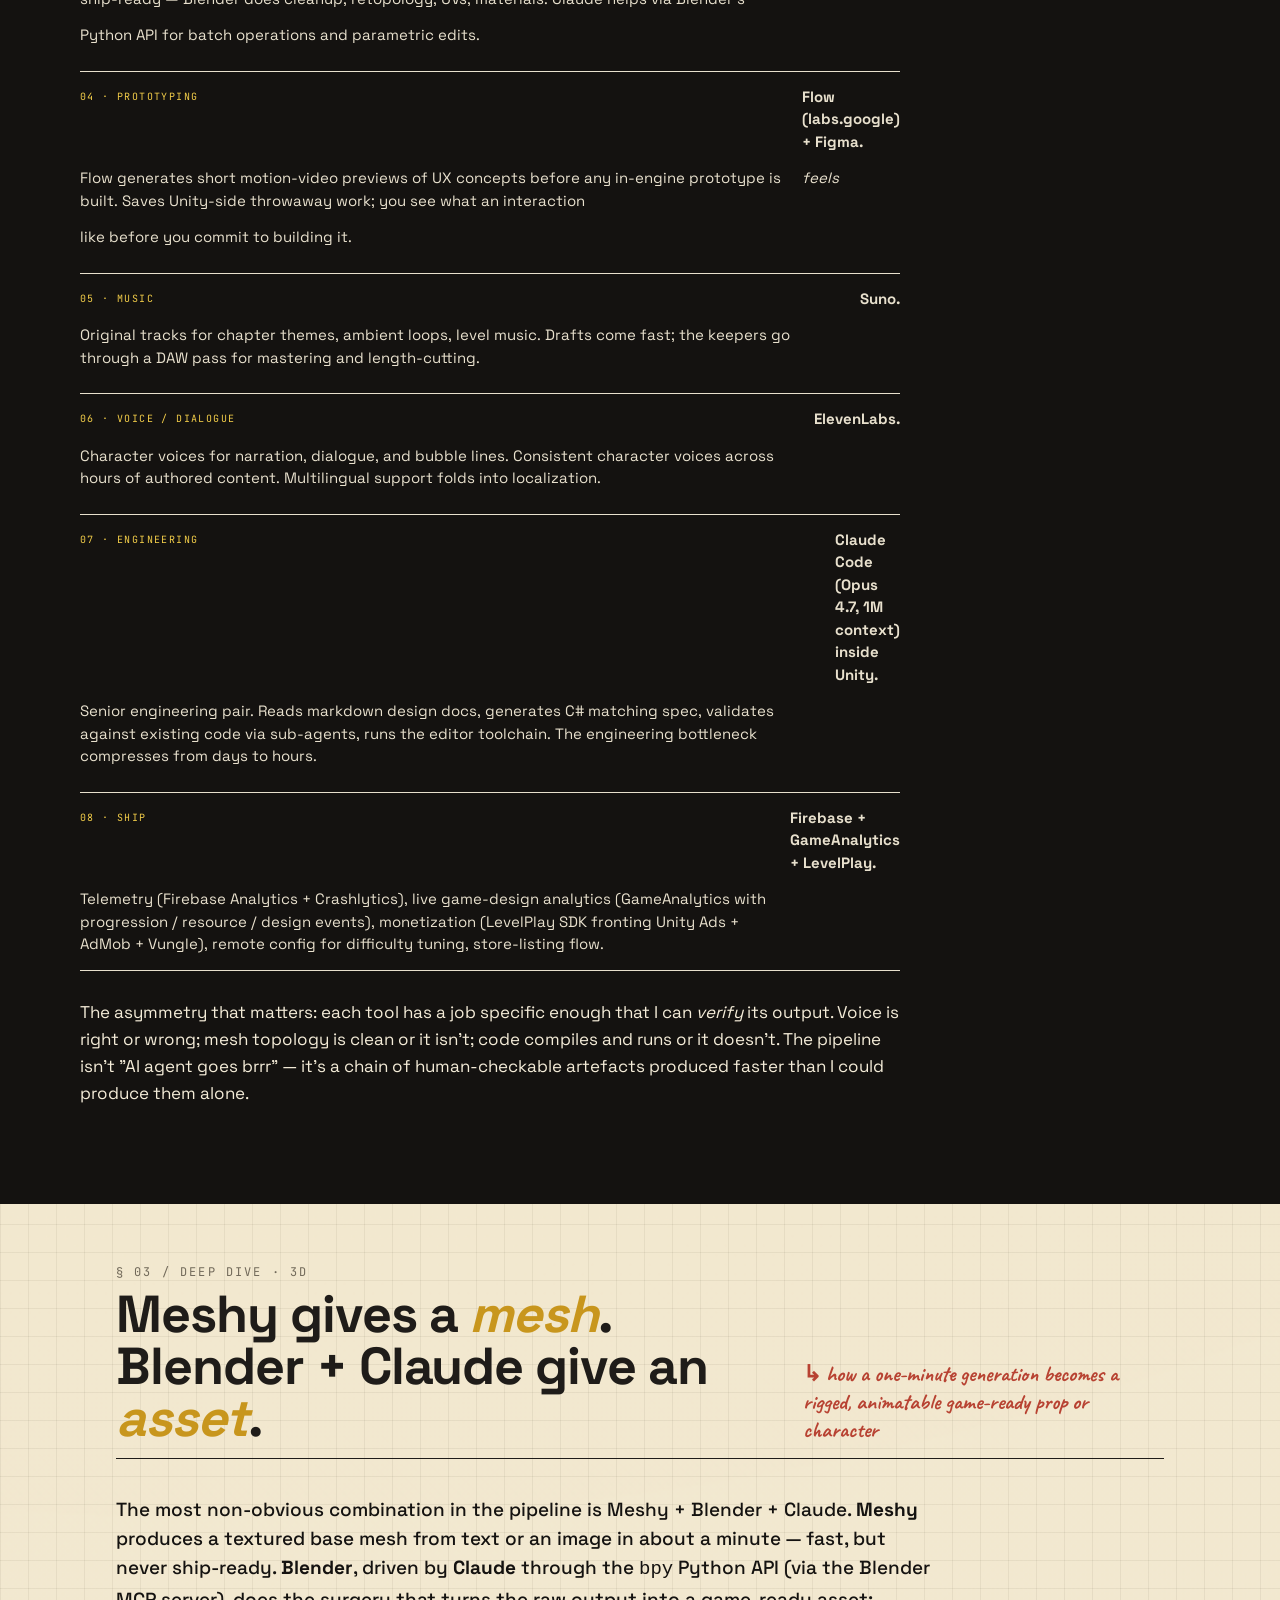
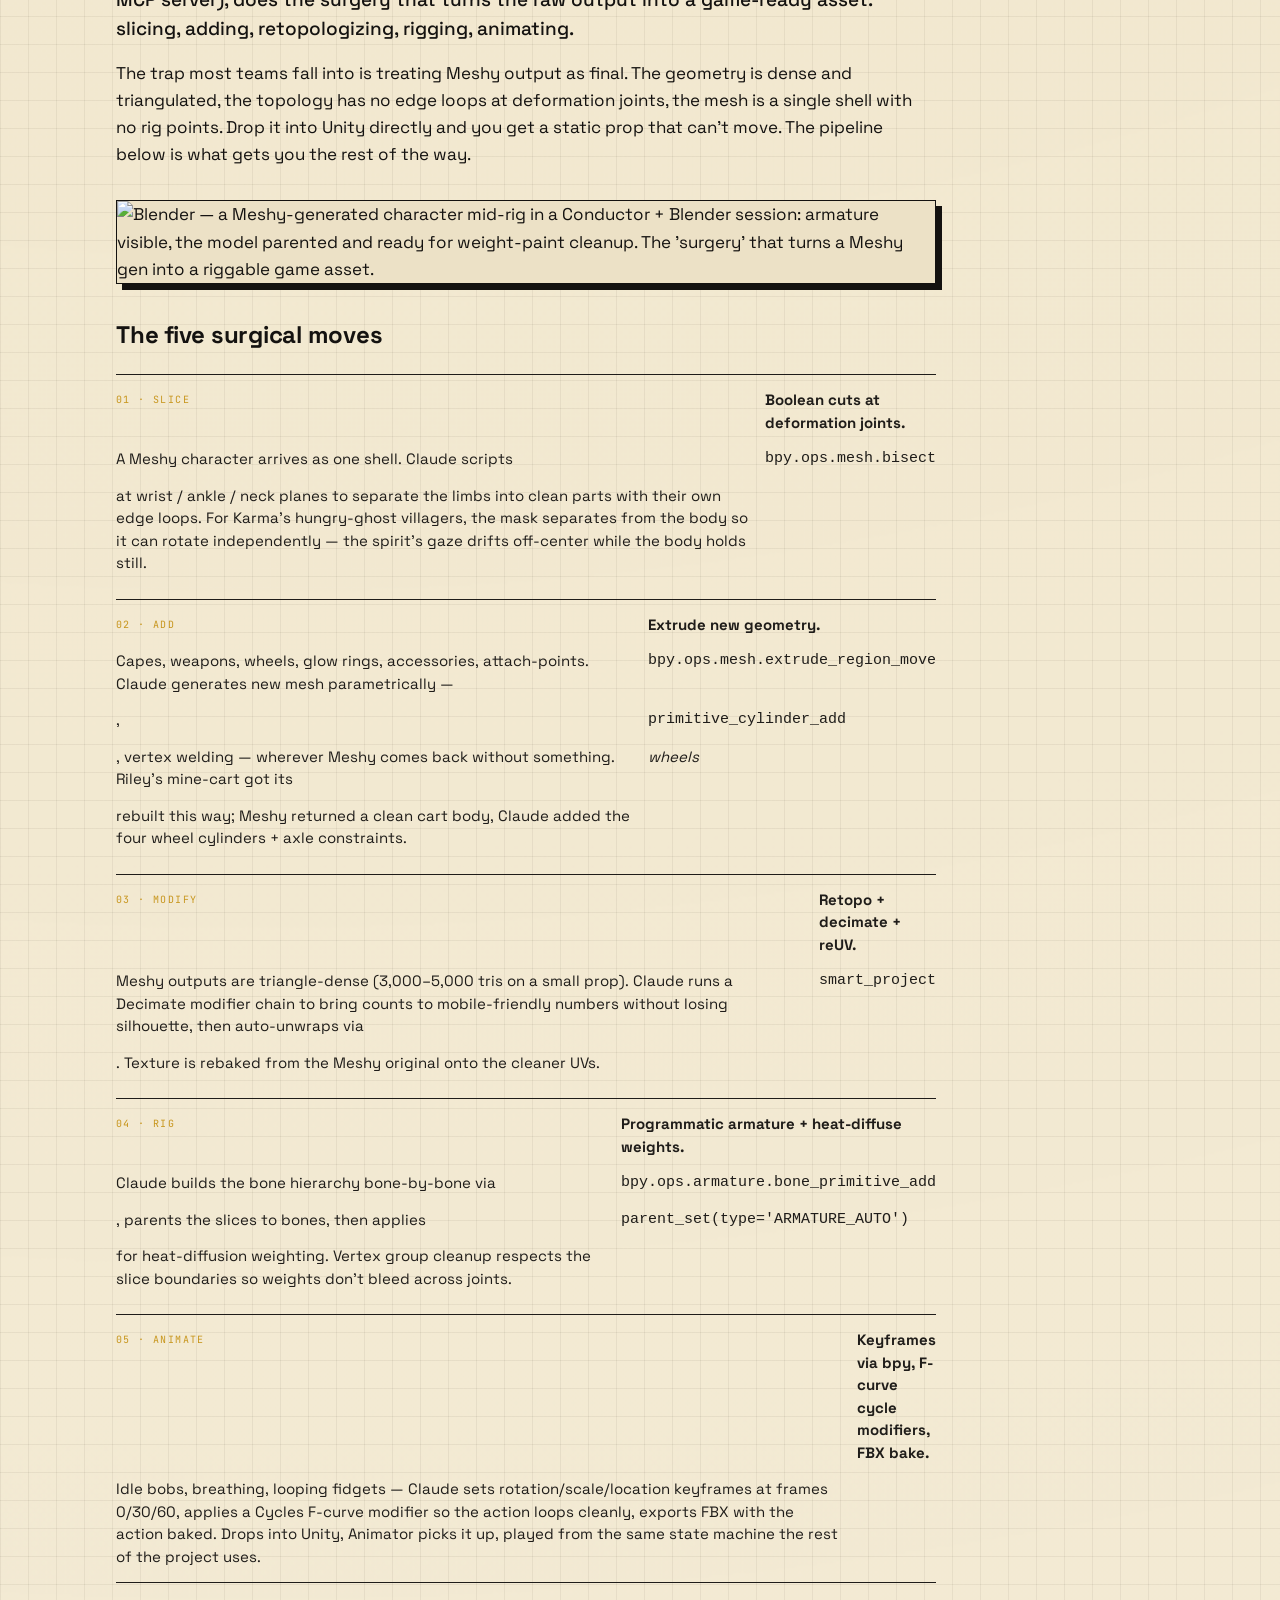
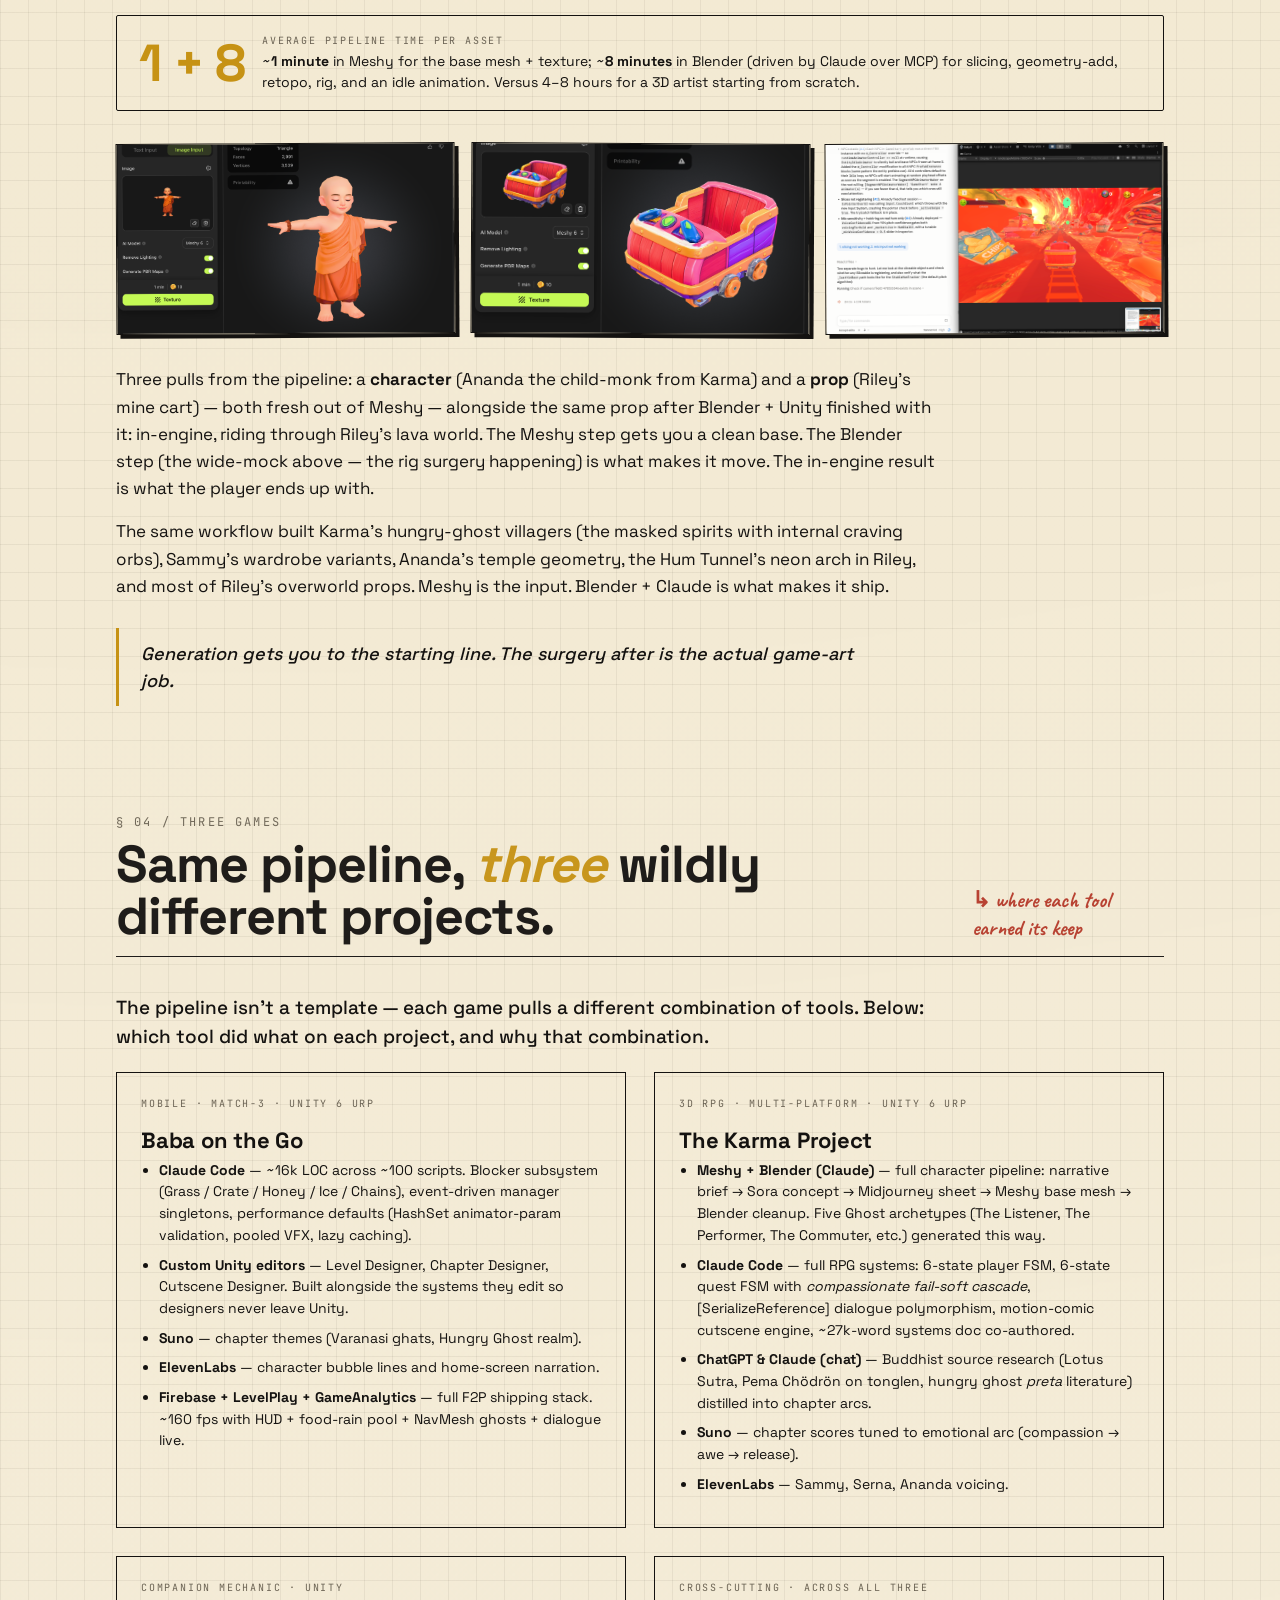
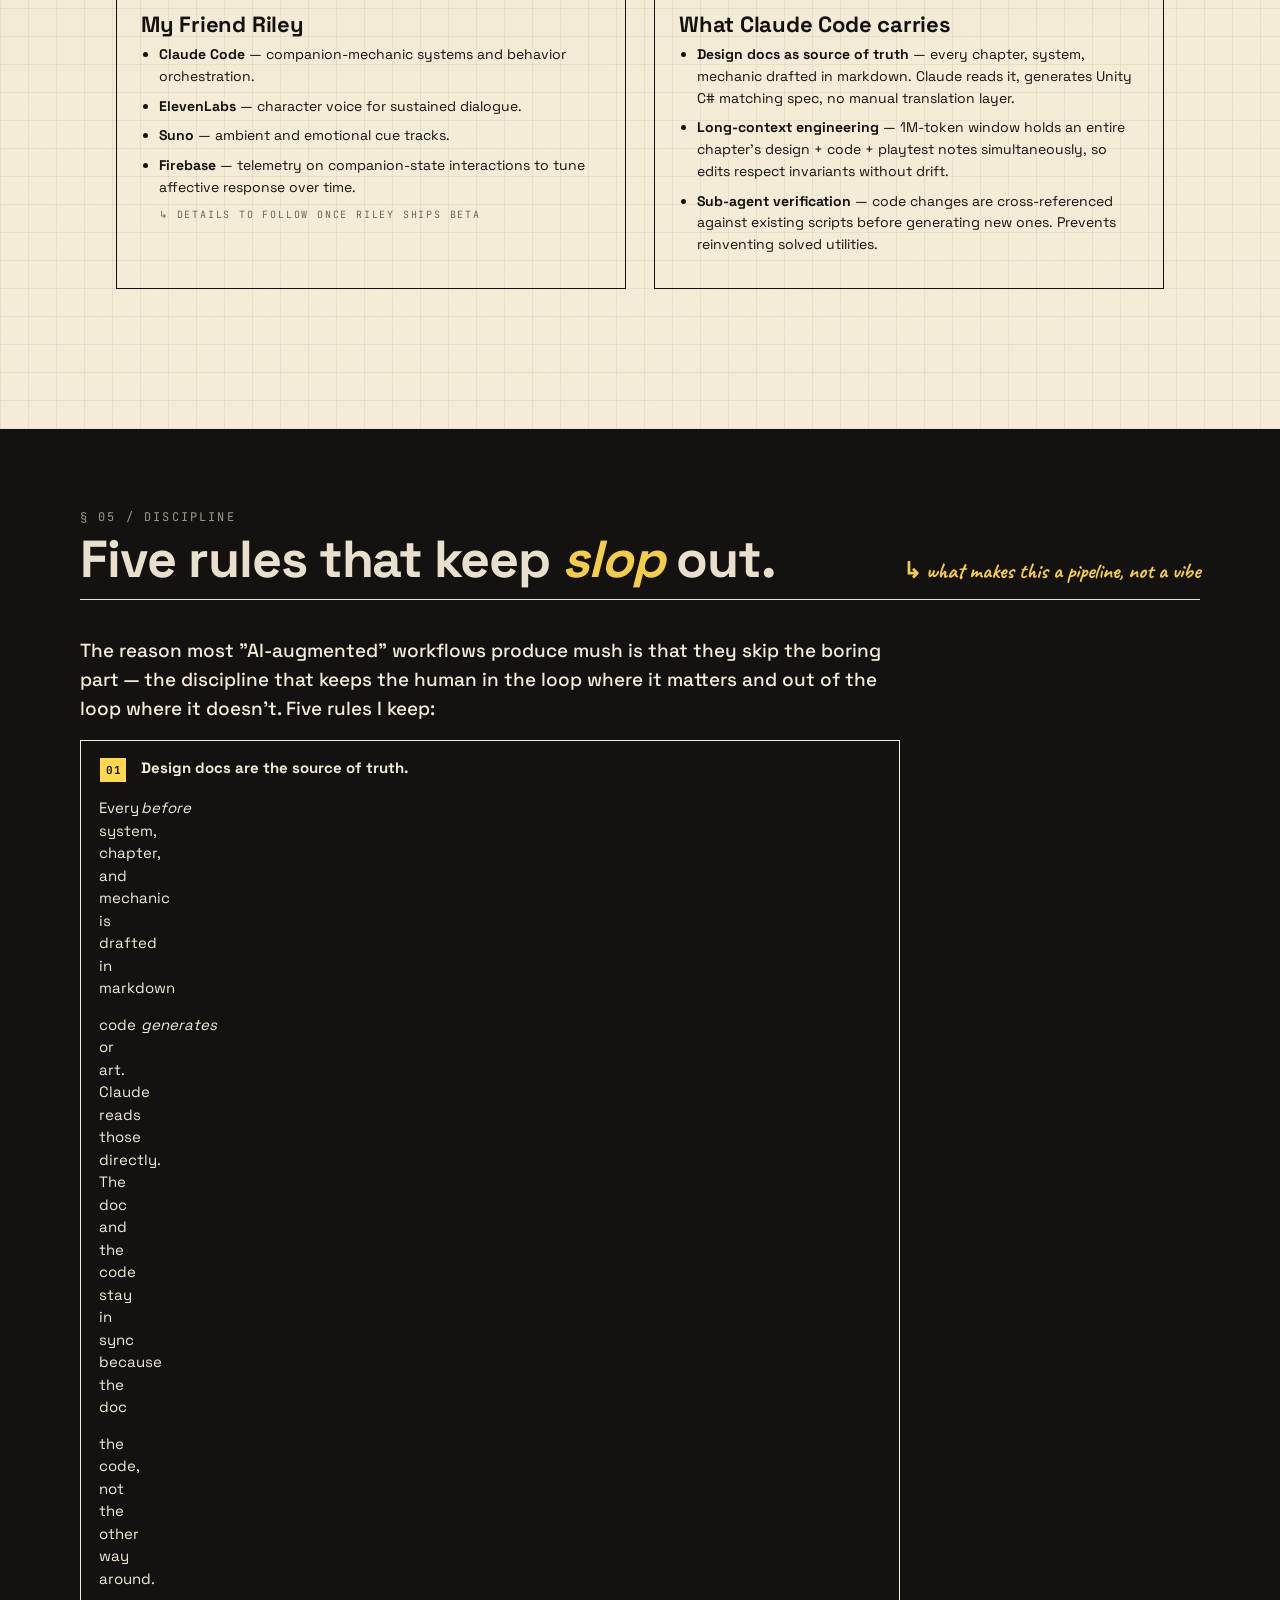
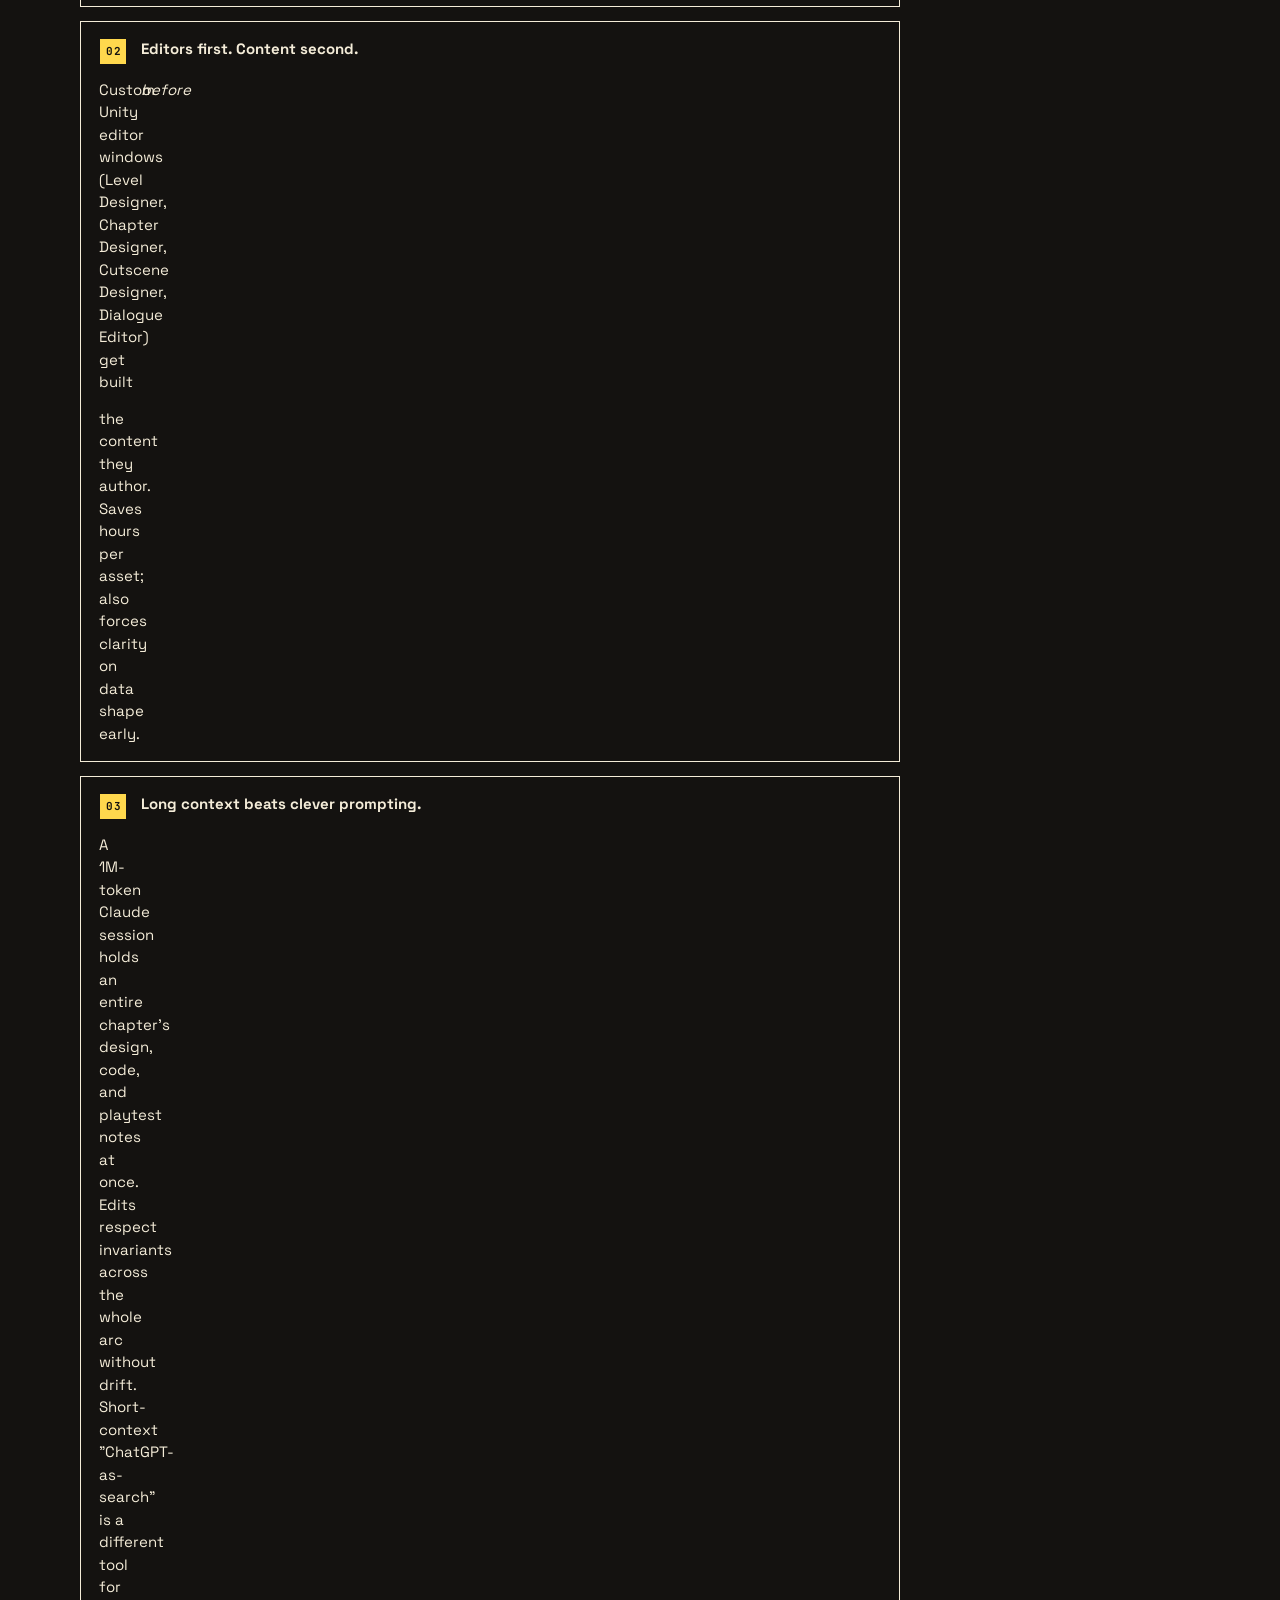
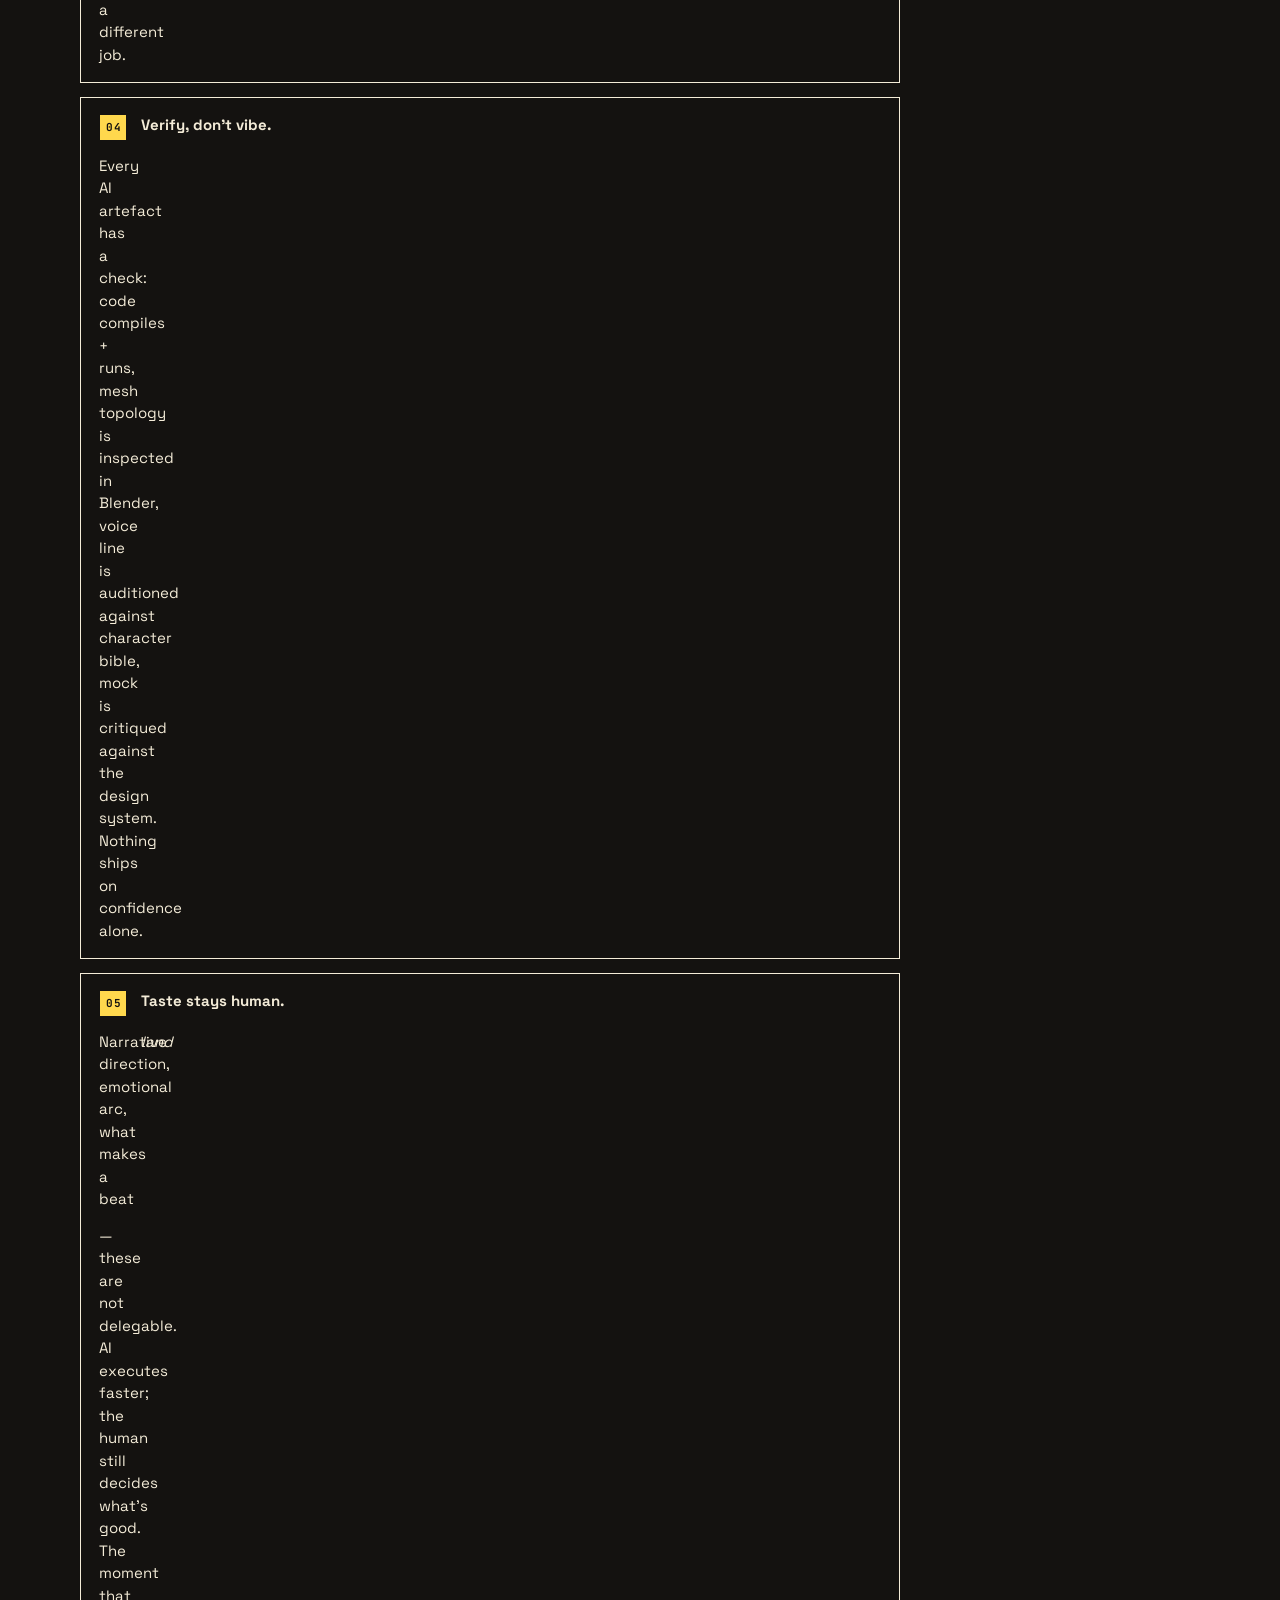
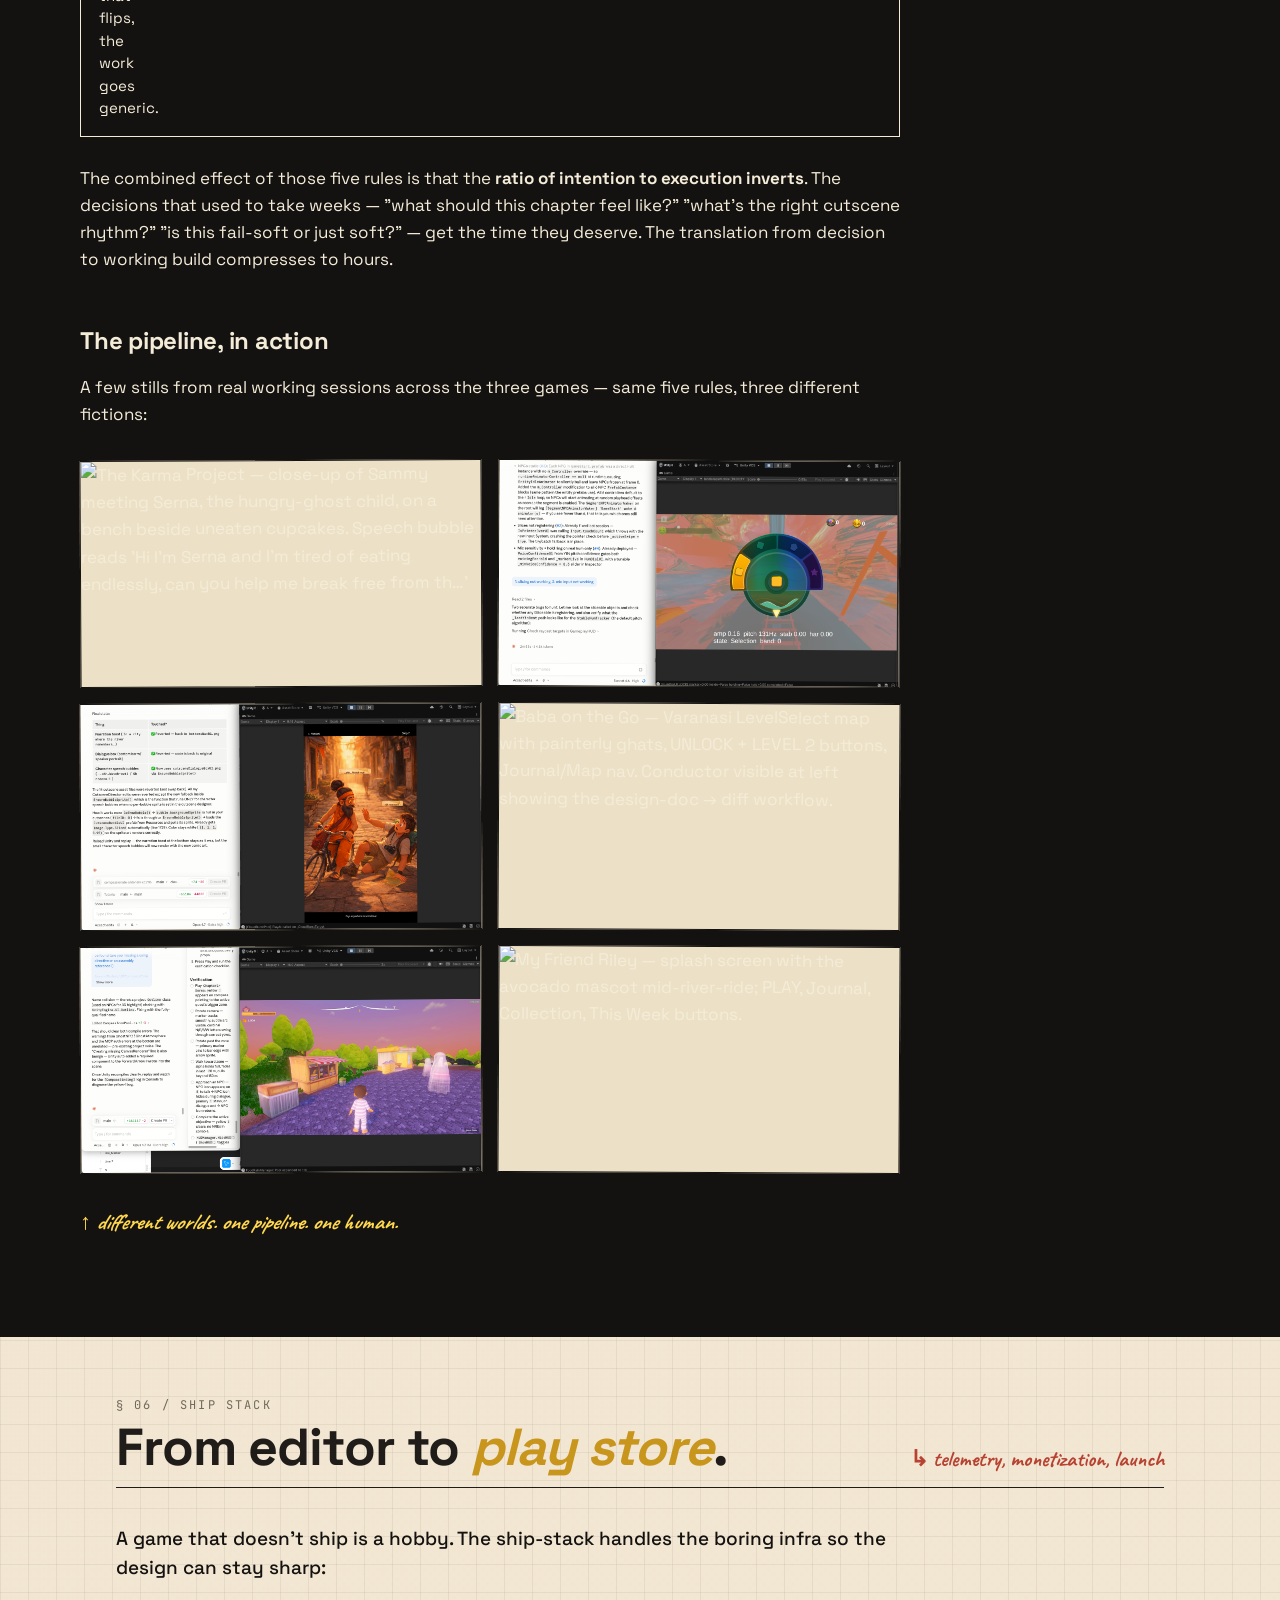
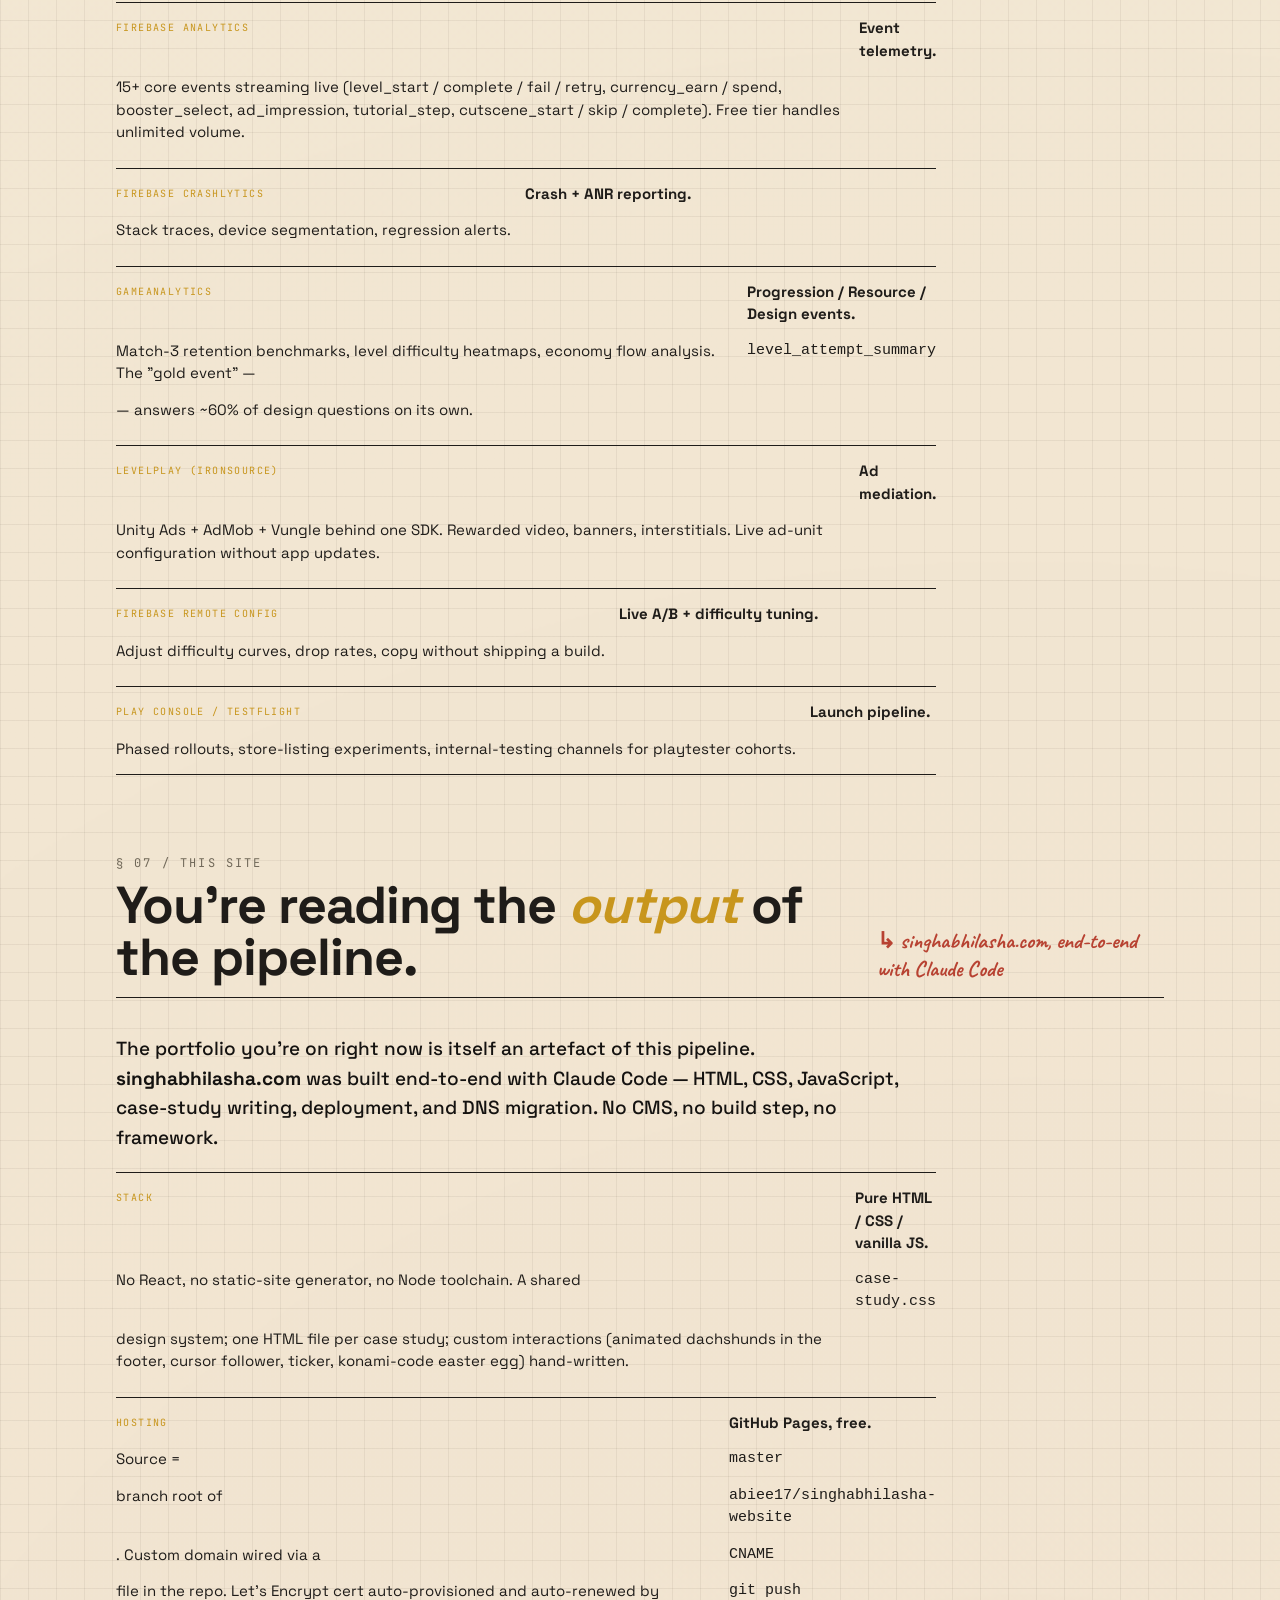
==== commit 577e78ca: "Add "pipeline in action" process gallery to §05 Discipline 6-image gallery at the close of the Disci" ====
--- a/case-studies/ai-native-pipeline.html
+++ b/case-studies/ai-native-pipeline.html
@@ -230,6 +230,32 @@
       </ul>
 
       <p style="margin-top:28px">The combined effect of those five rules is that the <b>ratio of intention to execution inverts</b>. The decisions that used to take weeks — "what should this chapter feel like?" "what's the right cutscene rhythm?" "is this fail-soft or just soft?" — get the time they deserve. The translation from decision to working build compresses to hours.</p>
+
+      <h3 style="font-size:24px;font-weight:700;letter-spacing:-.01em;margin:48px 0 14px;color:var(--paper)">The pipeline, in action</h3>
+      <p style="margin-bottom:8px">A few stills from real working sessions across the three games — same five rules, three different fictions:</p>
+
+      <div class="gallery">
+        <figure>
+          <img src="../assets/case-studies/ai-pipeline/05-karma-serna.png" alt="The Karma Project — close-up of Sammy meeting Serna, the hungry-ghost child, on a bench beside uneaten cupcakes. Speech bubble reads 'Hi I'm Serna and I'm tired of eating endlessly, can you help me break free from th…'">
+        </figure>
+        <figure>
+          <img src="../assets/case-studies/ai-pipeline/05-riley-humdial.png" alt="My Friend Riley — HumDial chakra-coloured pitch-matching ring mid-play. Live debug overlay: amp 0.16, pitch 131Hz, state Selection.">
+        </figure>
+        <figure>
+          <img src="../assets/case-studies/ai-pipeline/05-baba-bicycle.png" alt="Baba on the Go — cutscene of an Indian sadhu cyclist colliding with a young traveller on a Varanasi street. Speech bubbles: '..ohh…Watch-out!' / 'Oh nooooo!!'">
+        </figure>
+        <figure>
+          <img src="../assets/case-studies/ai-pipeline/05-baba-levelselect.png" alt="Baba on the Go — Varanasi LevelSelect map with painterly ghats, UNLOCK + LEVEL 2 buttons, Journal/Map nav. Conductor visible at left showing the design-doc → diff workflow.">
+        </figure>
+        <figure>
+          <img src="../assets/case-studies/ai-pipeline/05-karma-vendors.png" alt="The Karma Project — Sammy walking a cobblestone vendor street at sunset; translucent ghost villagers haunt the right side. Compass + cardinal direction marker visible.">
+        </figure>
+        <figure>
+          <img src="../assets/case-studies/ai-pipeline/05-riley-splash.png" alt="My Friend Riley — splash screen with the avocado mascot mid-river-ride; PLAY, Journal, Collection, This Week buttons.">
+        </figure>
+      </div>
+
+      <p style="margin-top:24px;font-style:italic;font-family:'Caveat',cursive;font-weight:700;font-size:22px;color:var(--highlight)">↑ different worlds. one pipeline. one human.</p>
     </div>
   </div>
 </section>
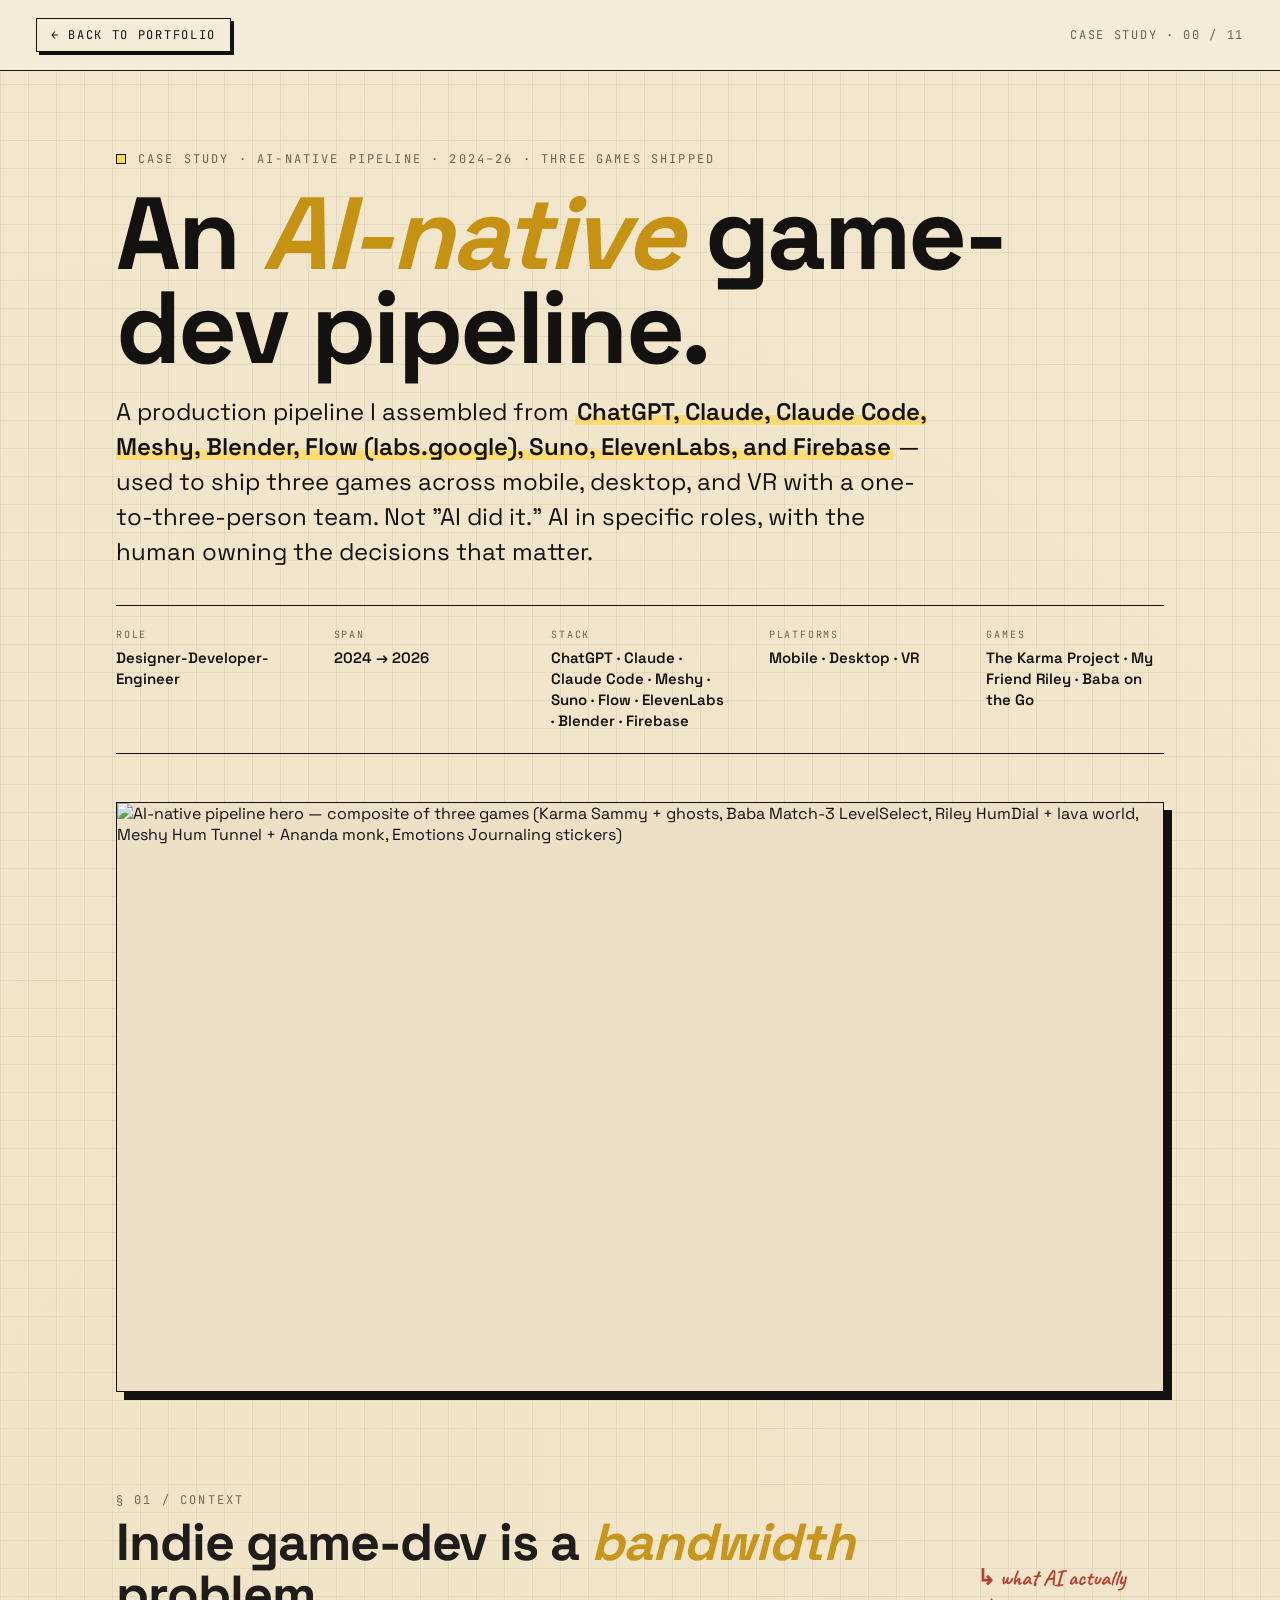
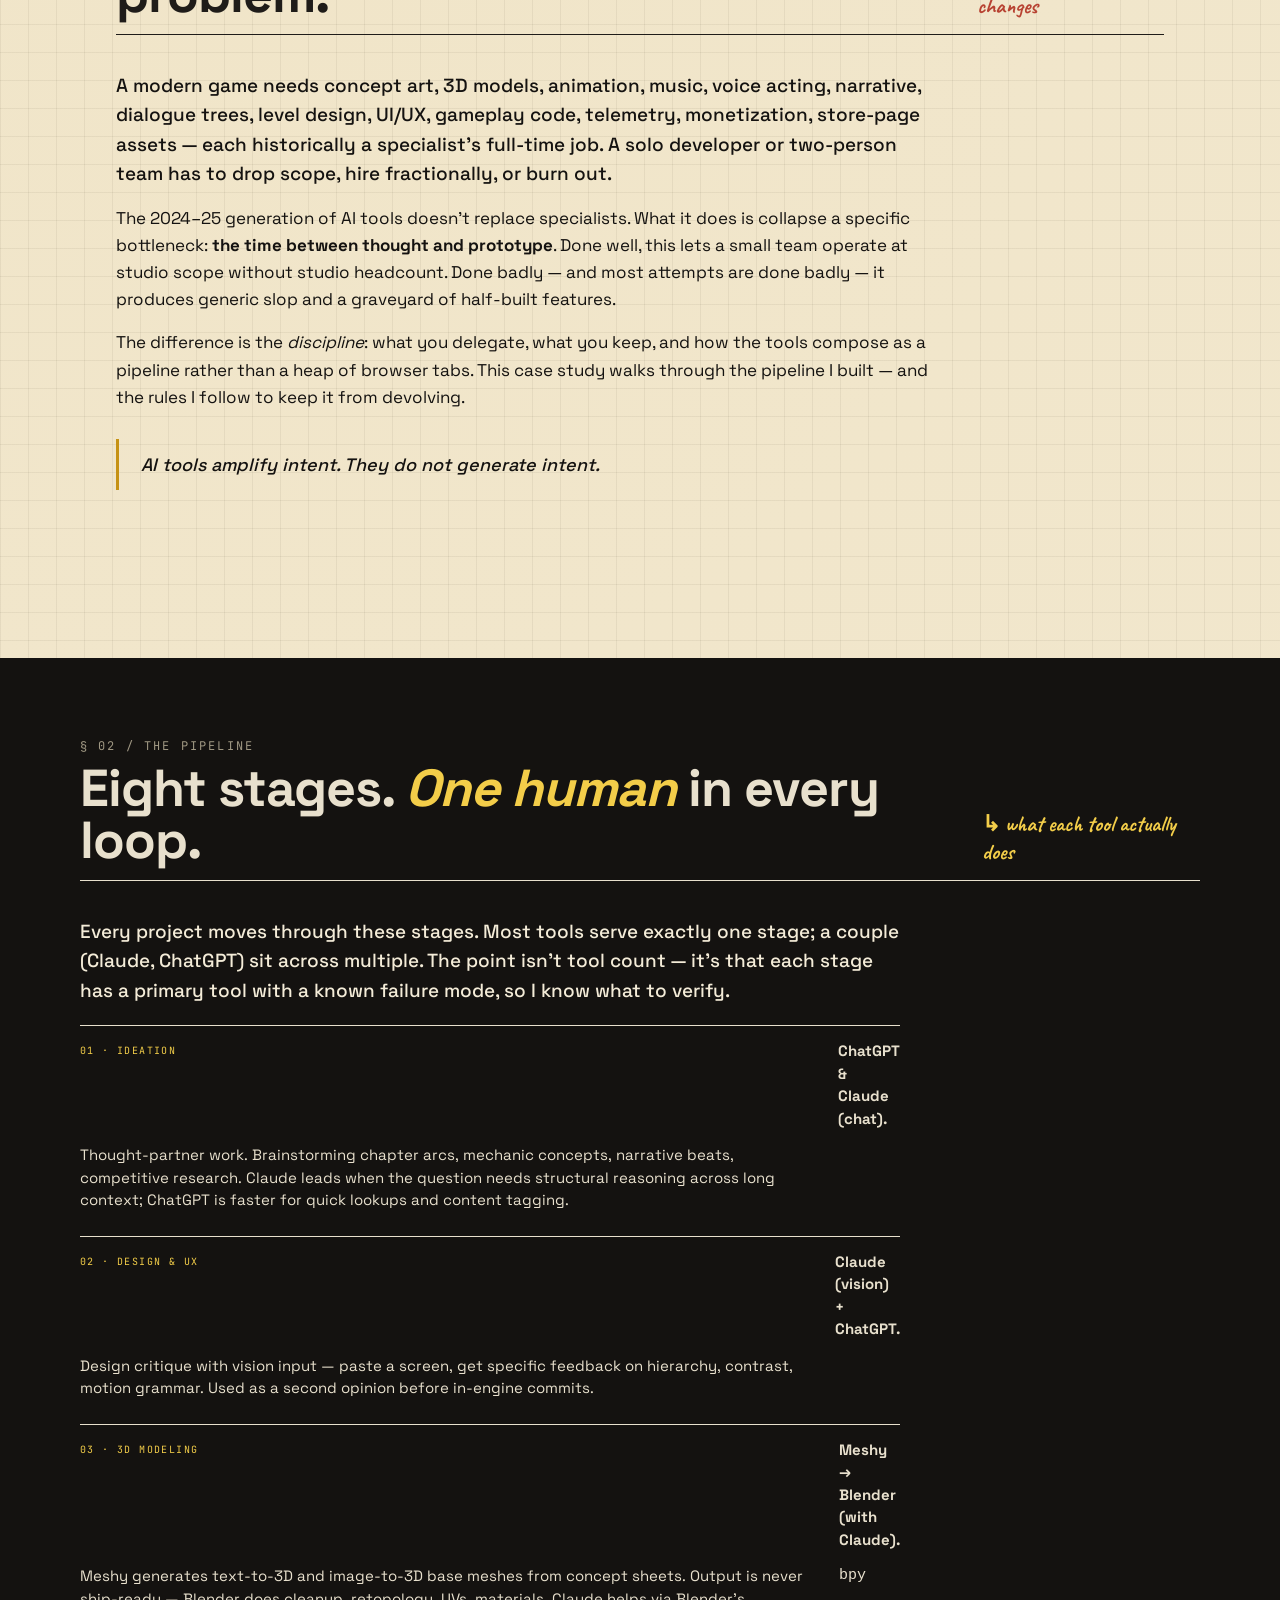
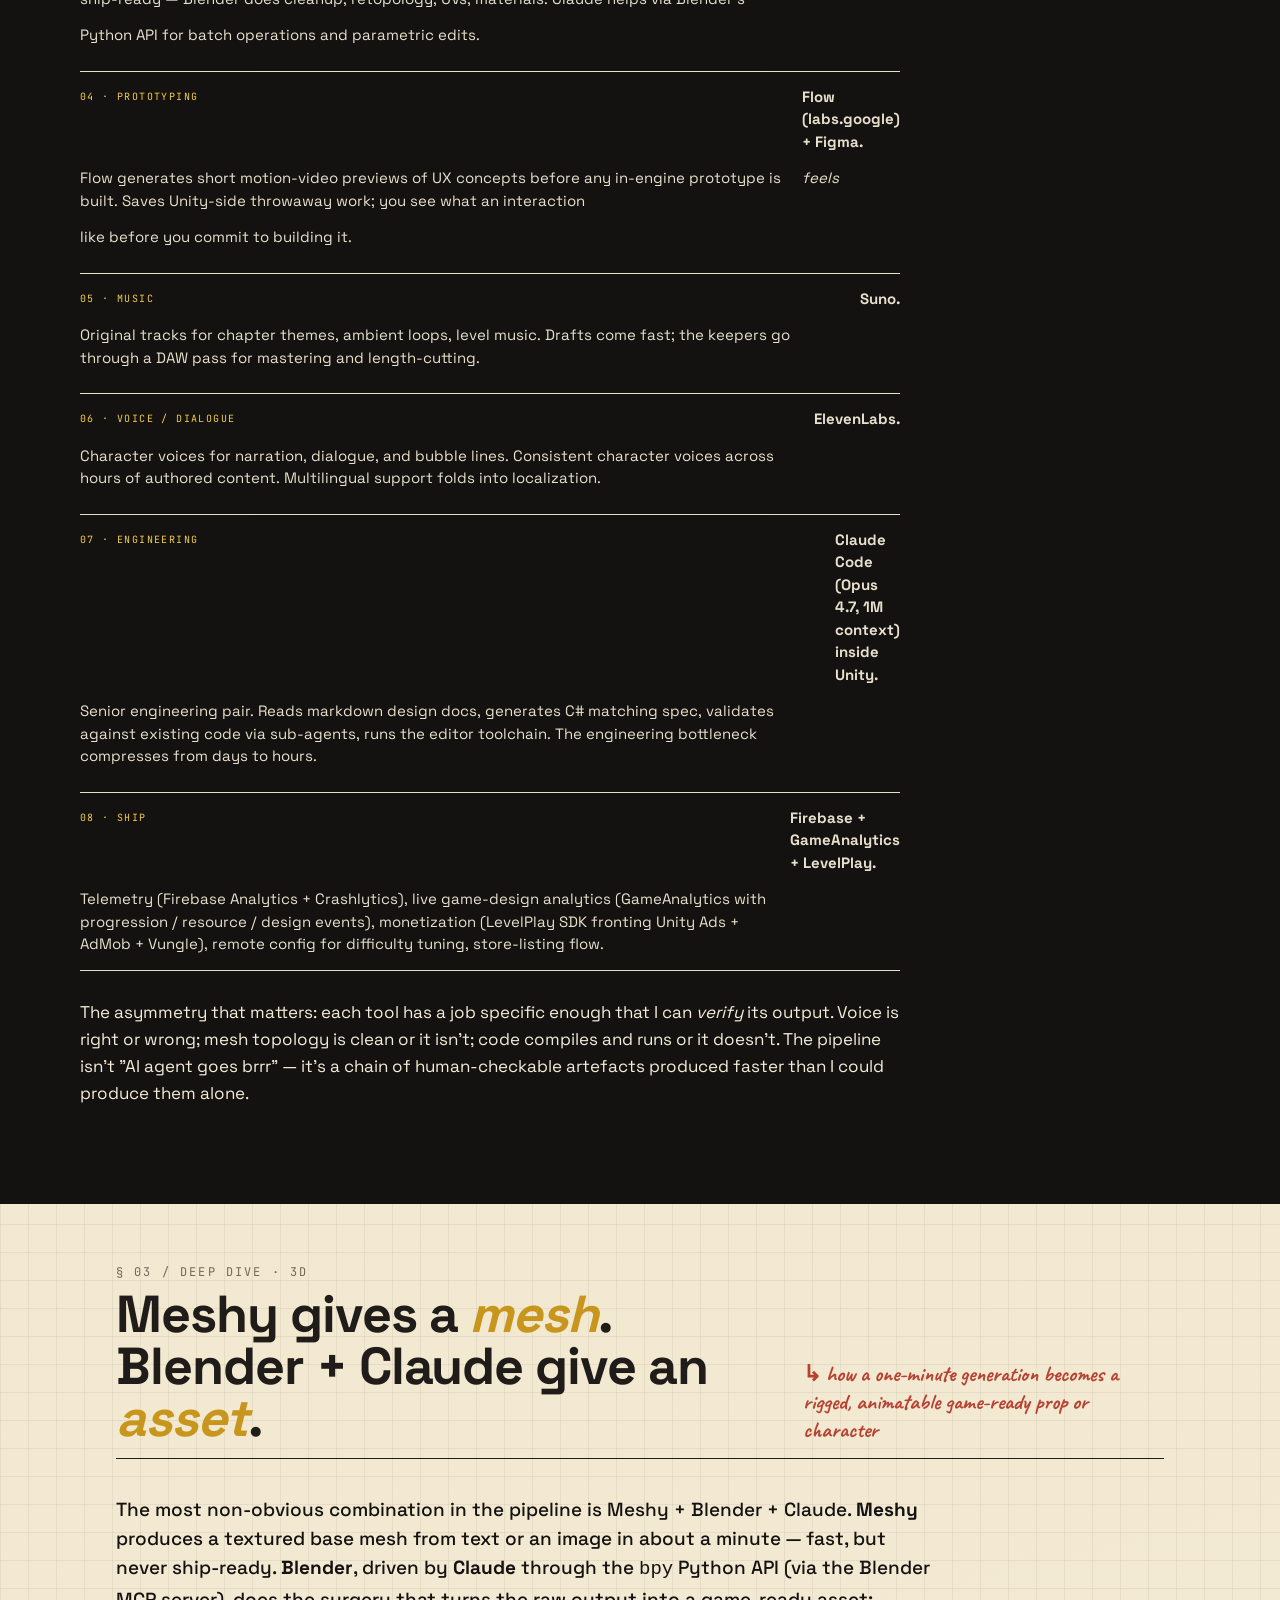
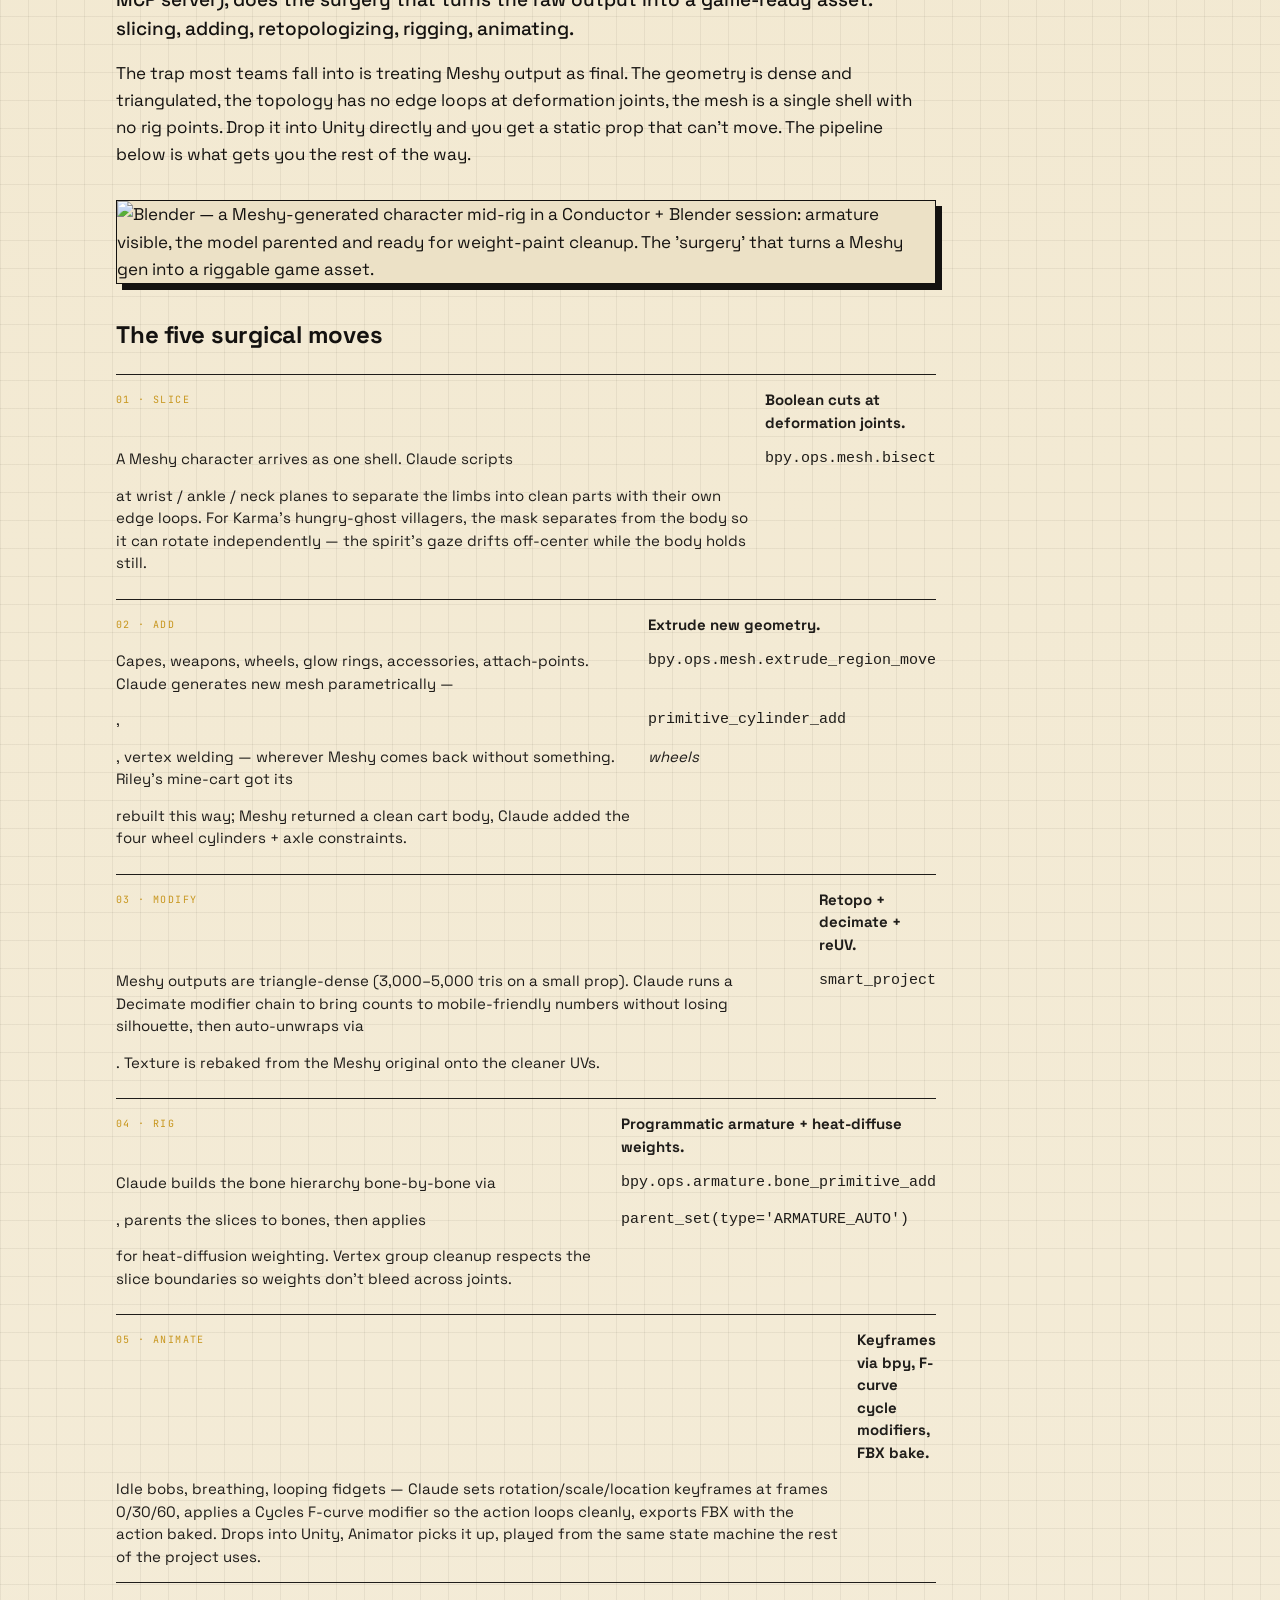
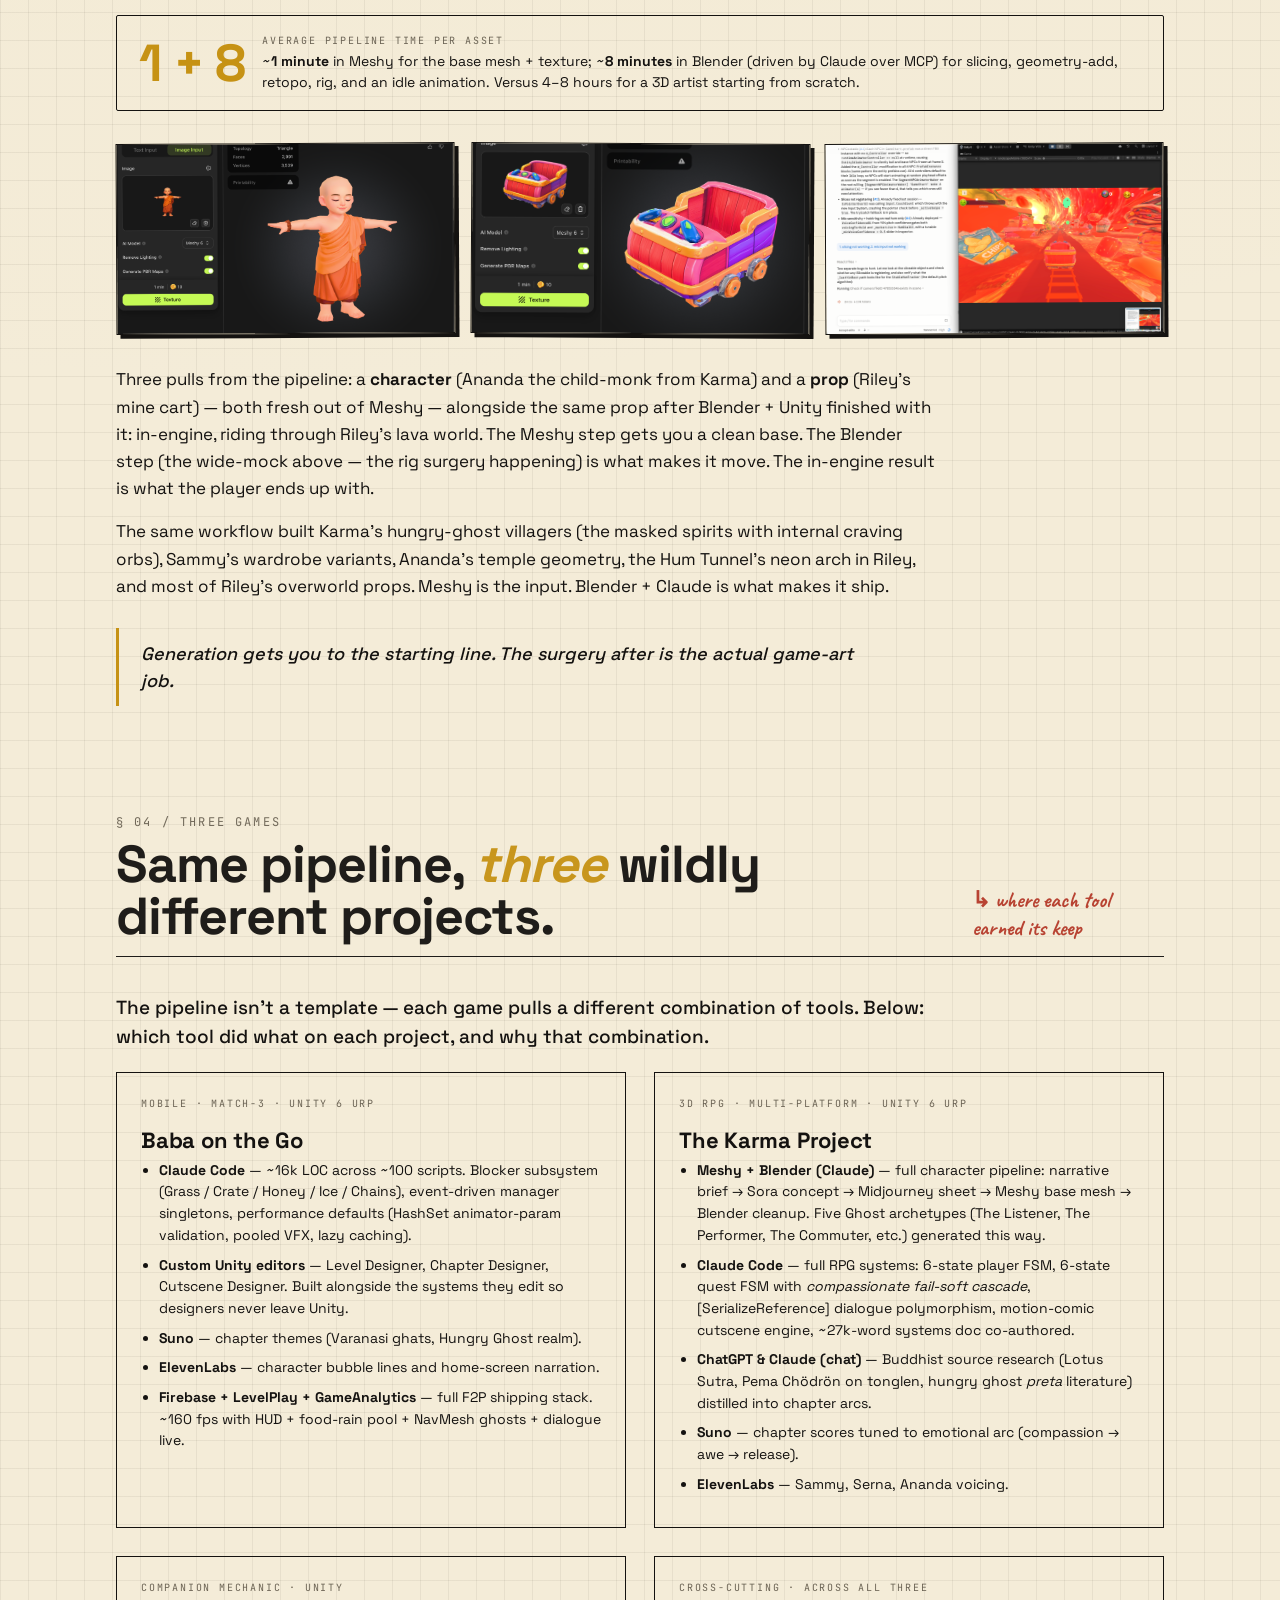
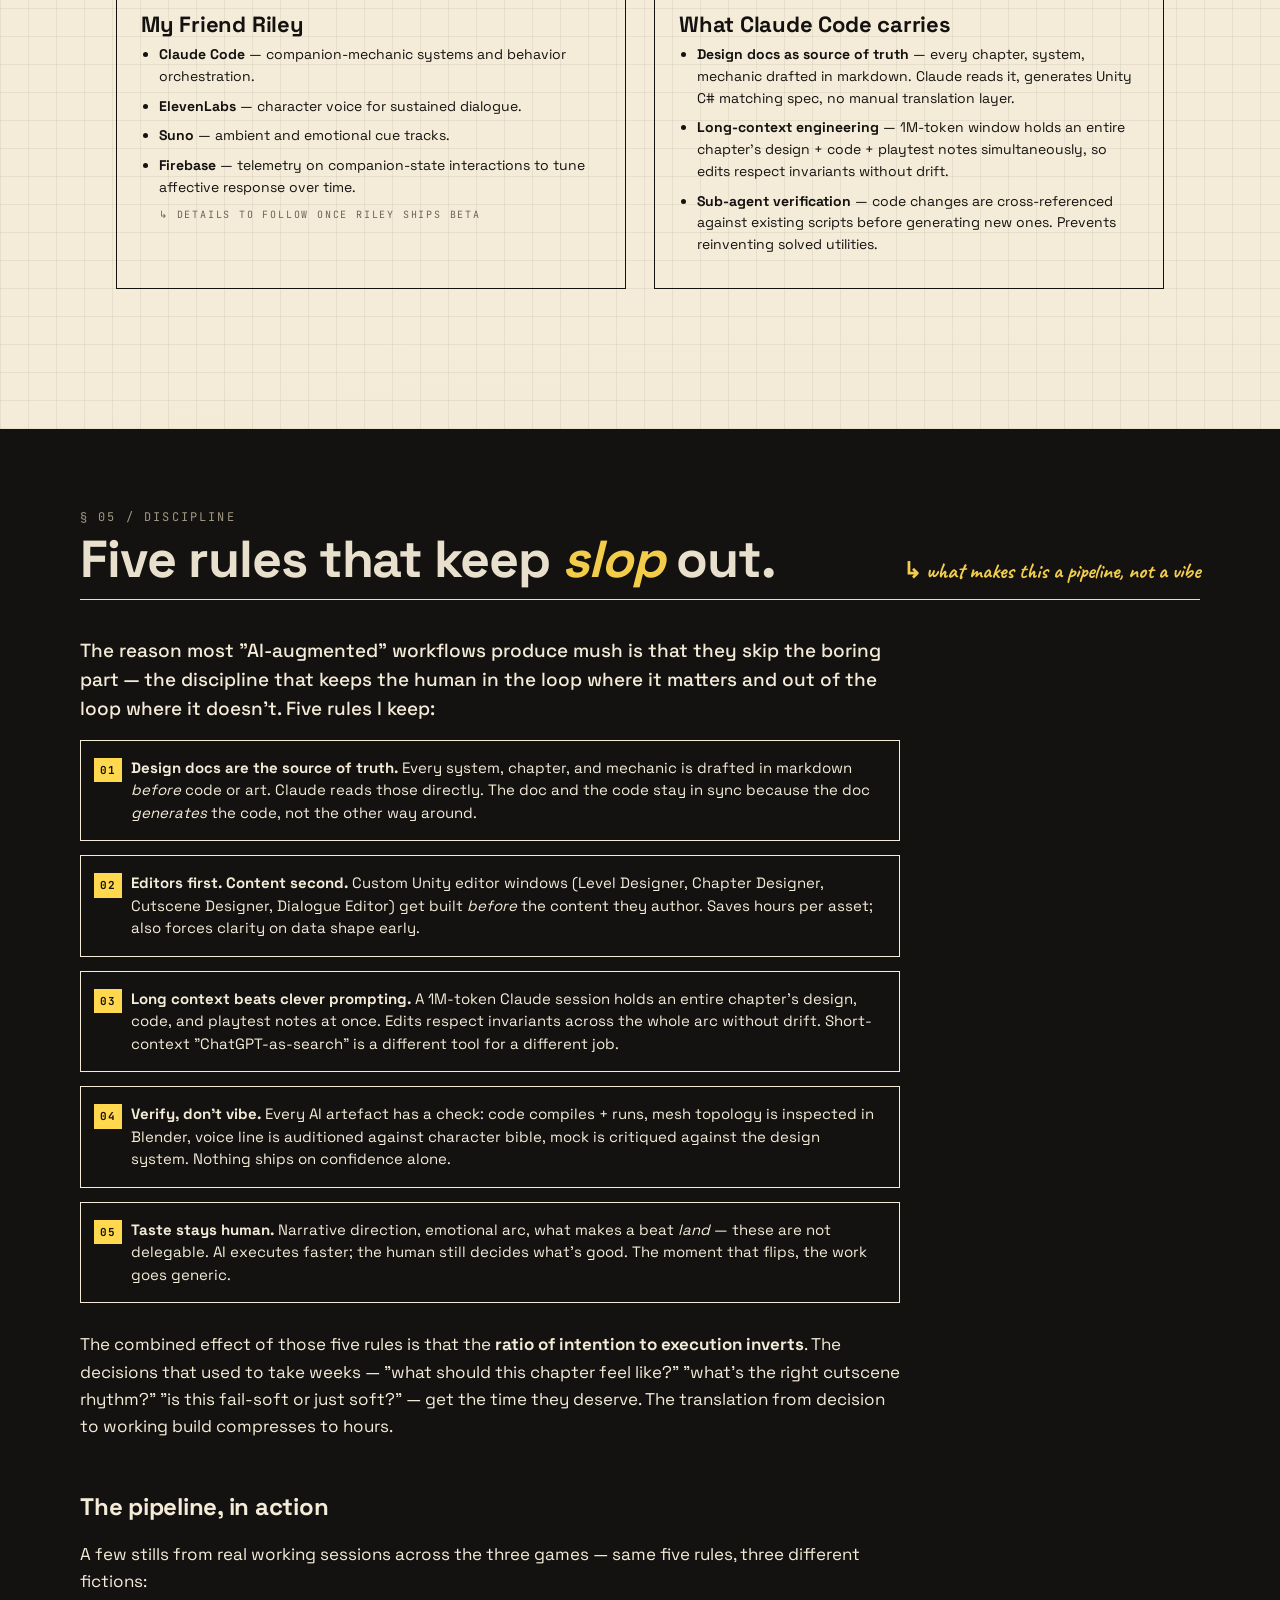
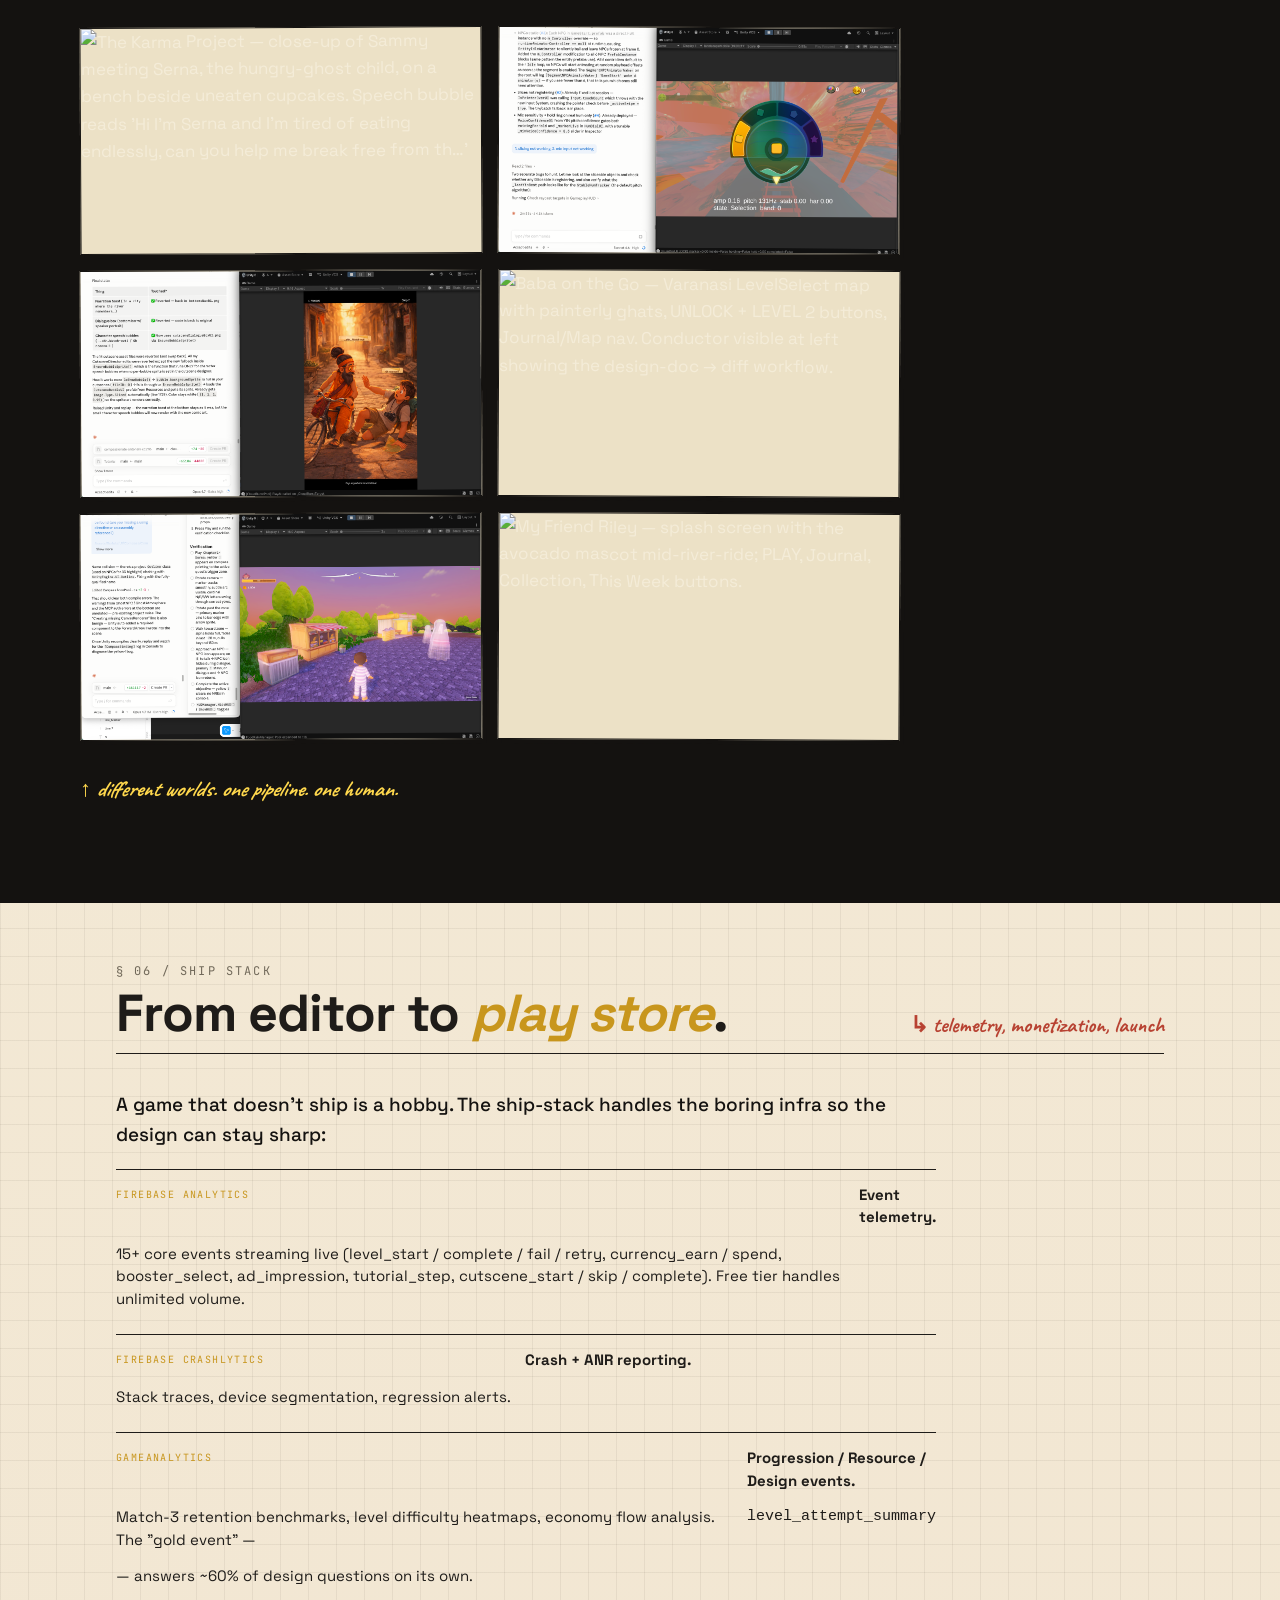
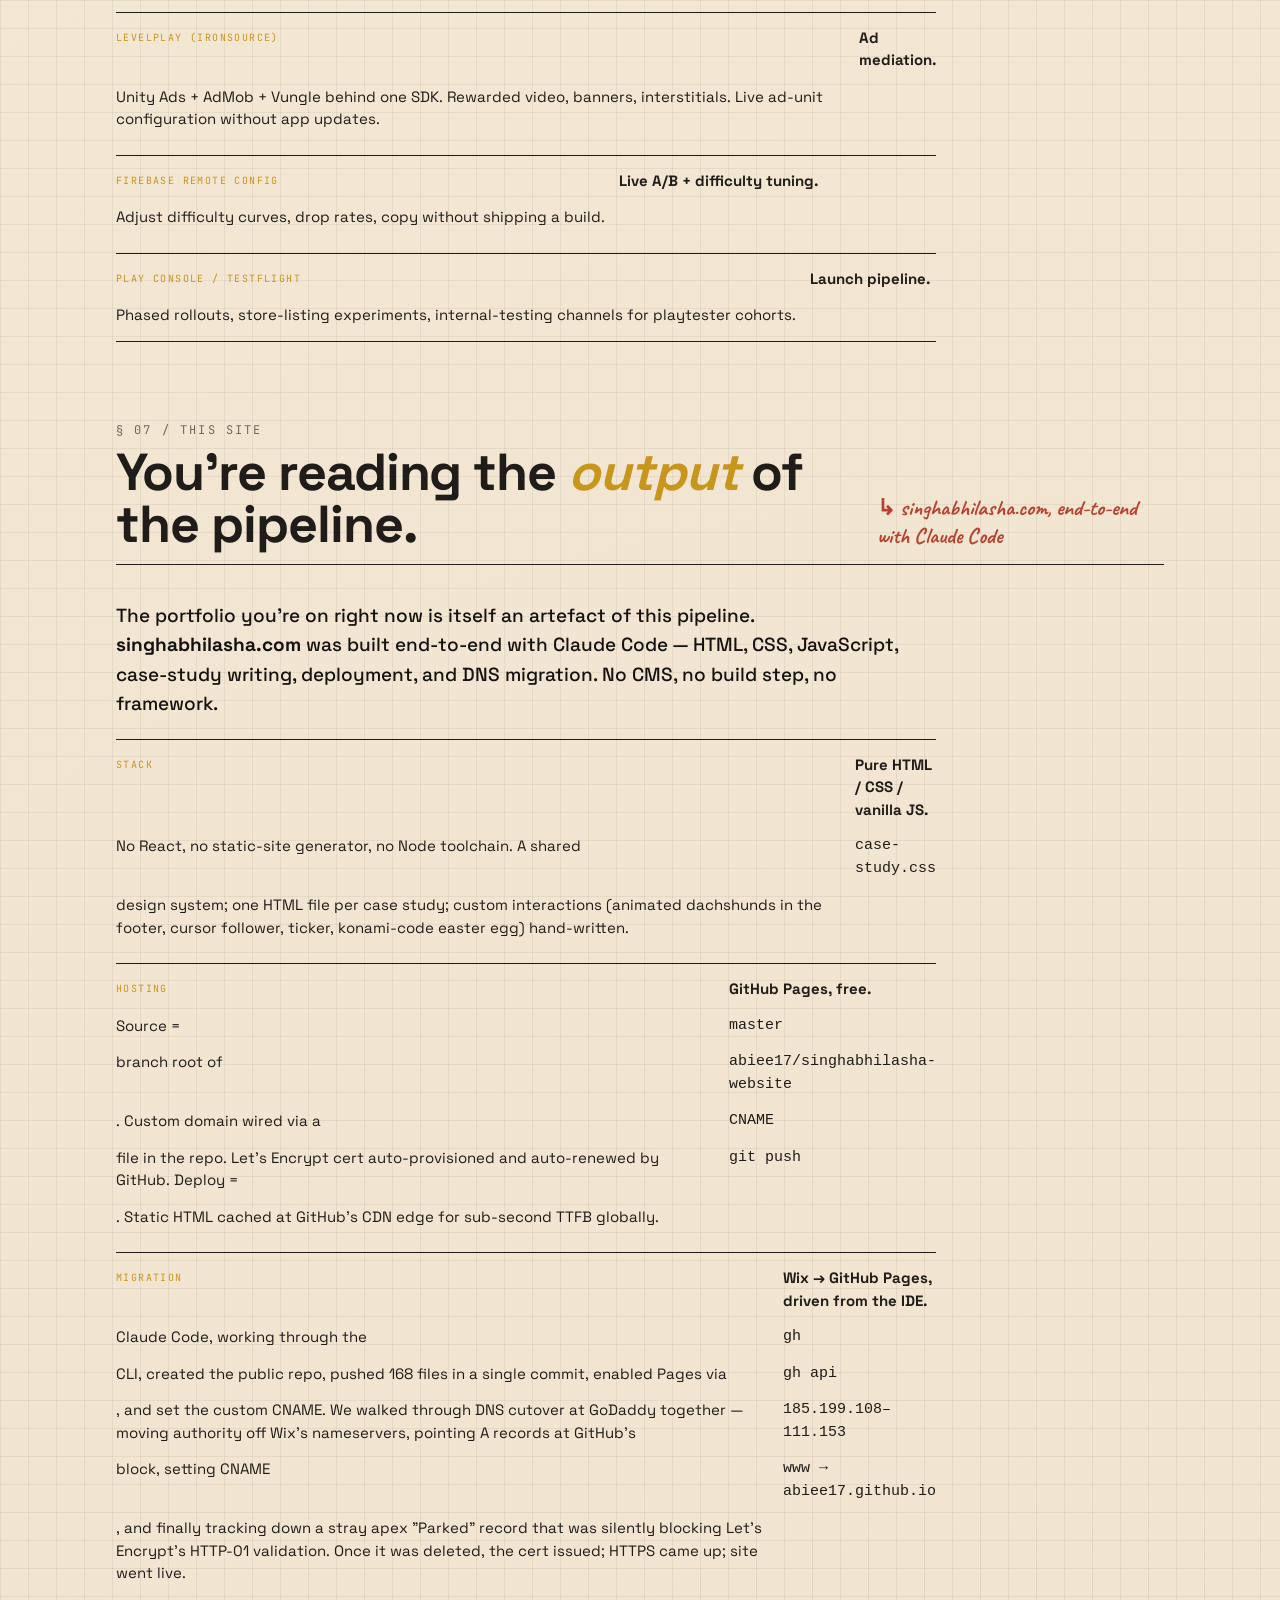
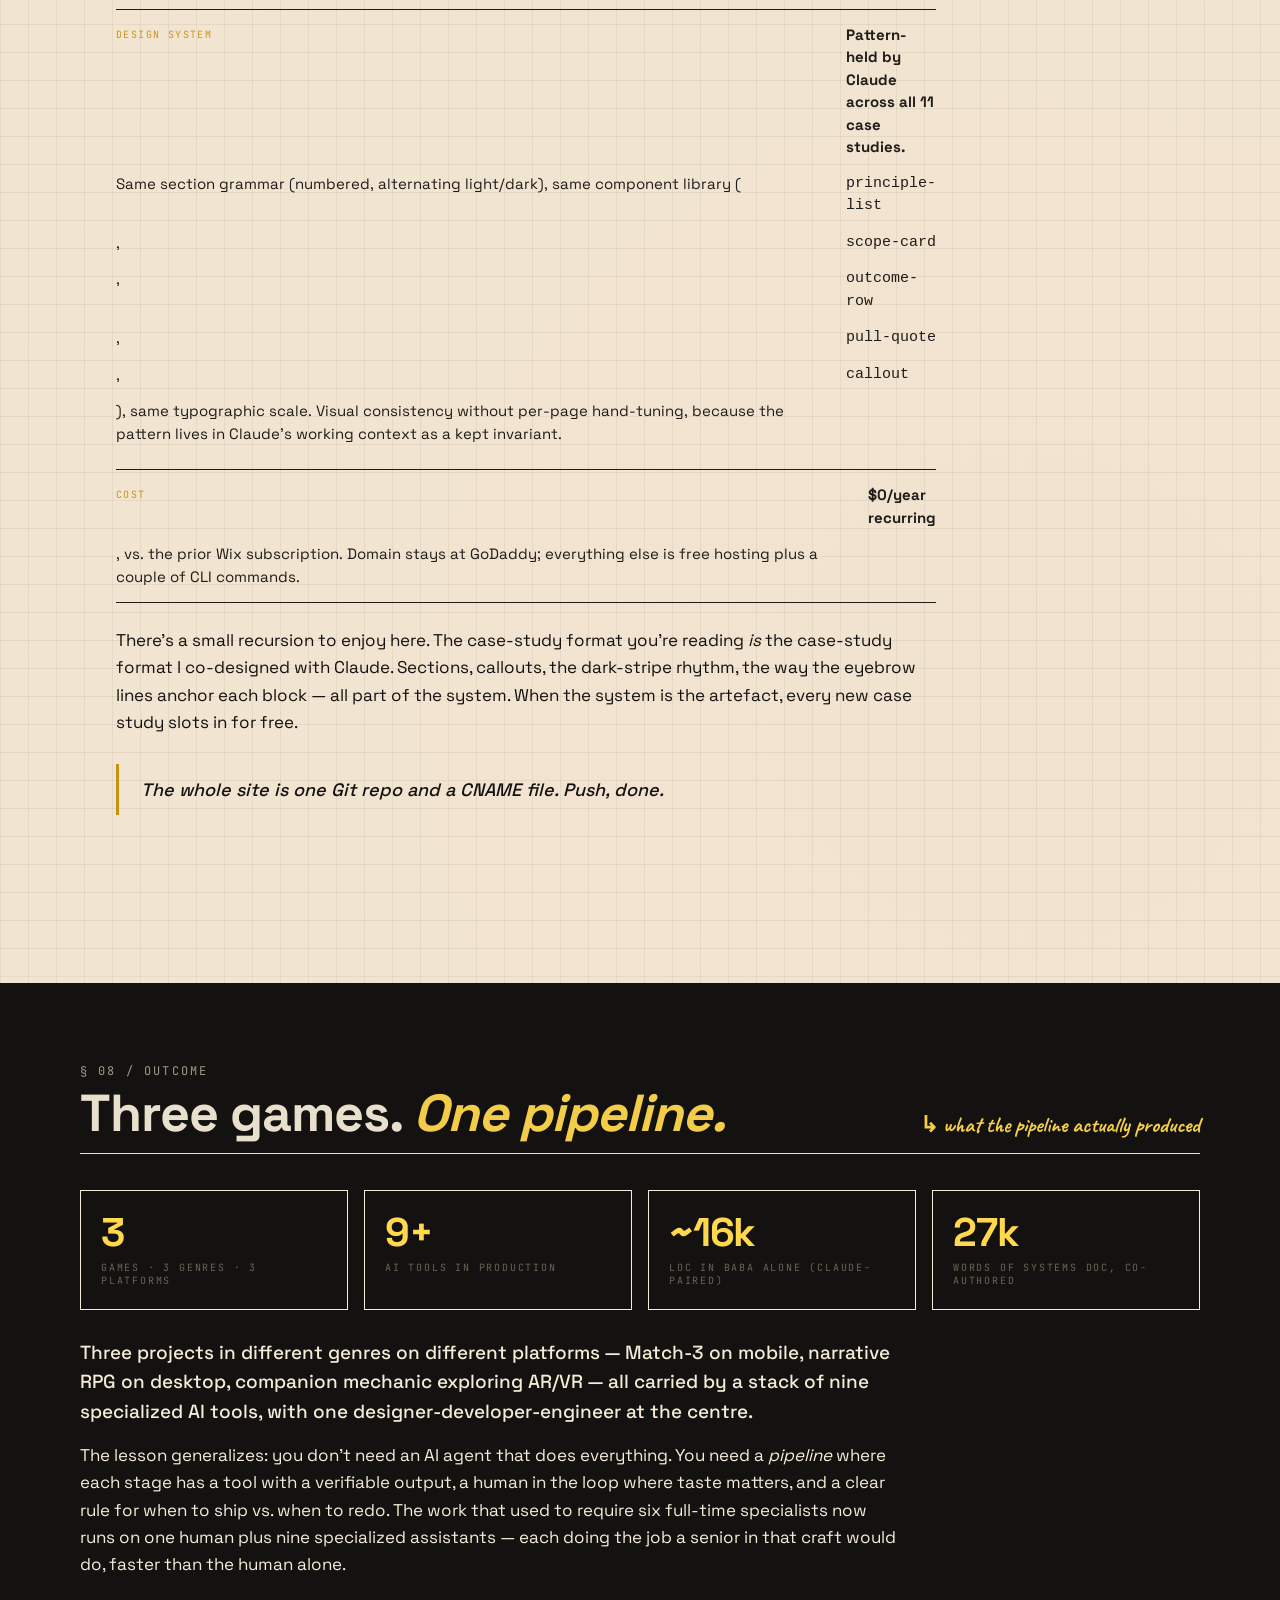
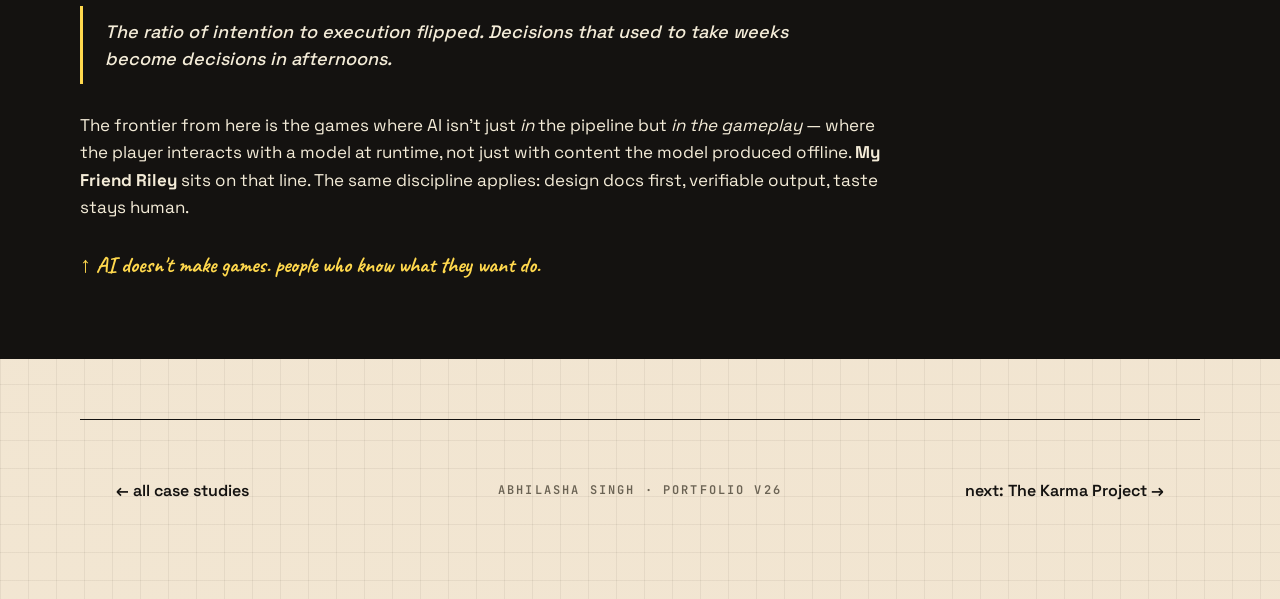
==== commit e05a3f1e: "Fix .gaps li text collapsing to one-word-per-line column Shared case-study.css uses CSS Grid (28px 1" ====
--- a/case-studies/ai-native-pipeline.html
+++ b/case-studies/ai-native-pipeline.html
@@ -8,6 +8,13 @@
 <link rel="preconnect" href="https://fonts.gstatic.com" crossorigin>
 <link href="https://fonts.googleapis.com/css2?family=Space+Grotesk:wght@400;500;600;700&family=JetBrains+Mono:wght@400;500;700&family=Caveat:wght@500;700&display=swap" rel="stylesheet">
 <link rel="stylesheet" href="case-study.css">
+<style>
+  /* Fix: shared .gaps CSS uses grid which collapses anonymous text nodes
+     into the badge column (~28px) when the li has mixed inline children
+     (text + <b> + <em> + text). Use block layout with absolute badge instead. */
+  ul.gaps li { display: block; position: relative; padding-left: 50px; }
+  ul.gaps li::before { position: absolute; left: 12px; top: 16px; }
+</style>
 </head>
 <body>
 
